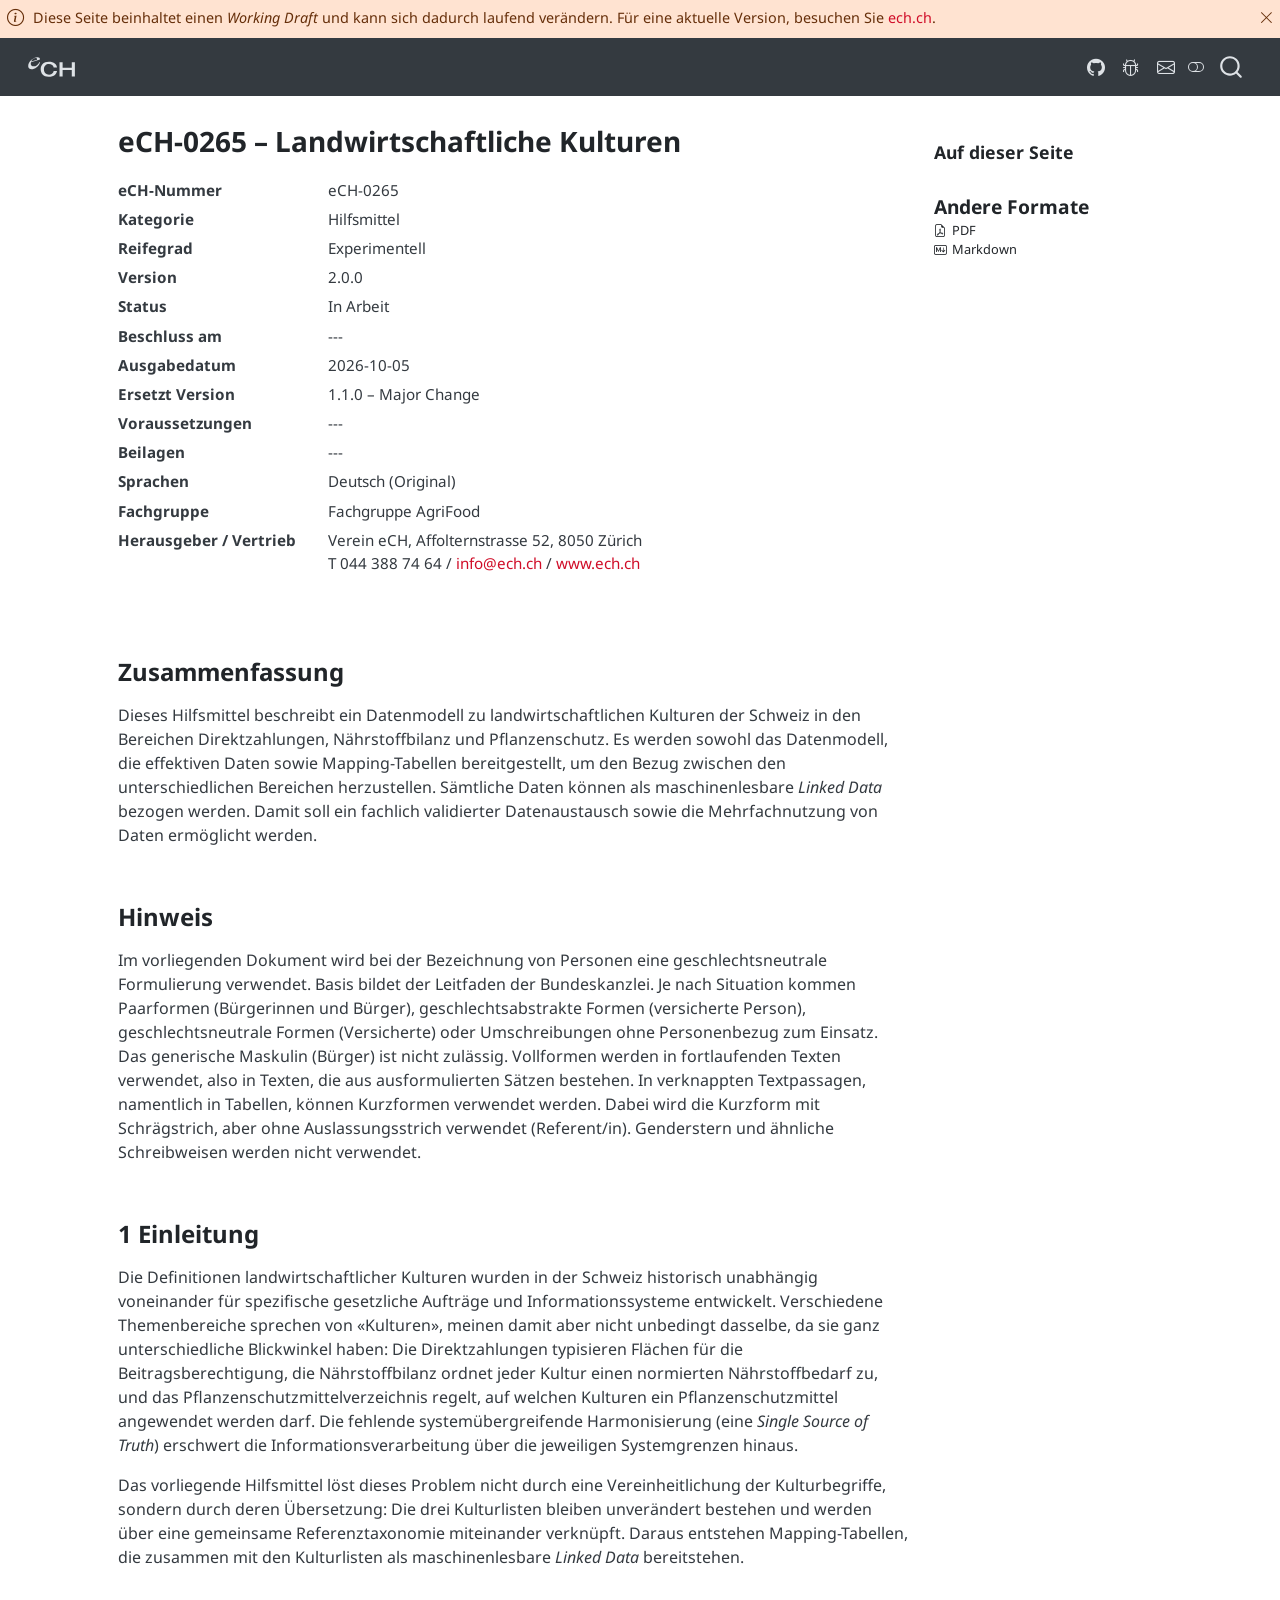
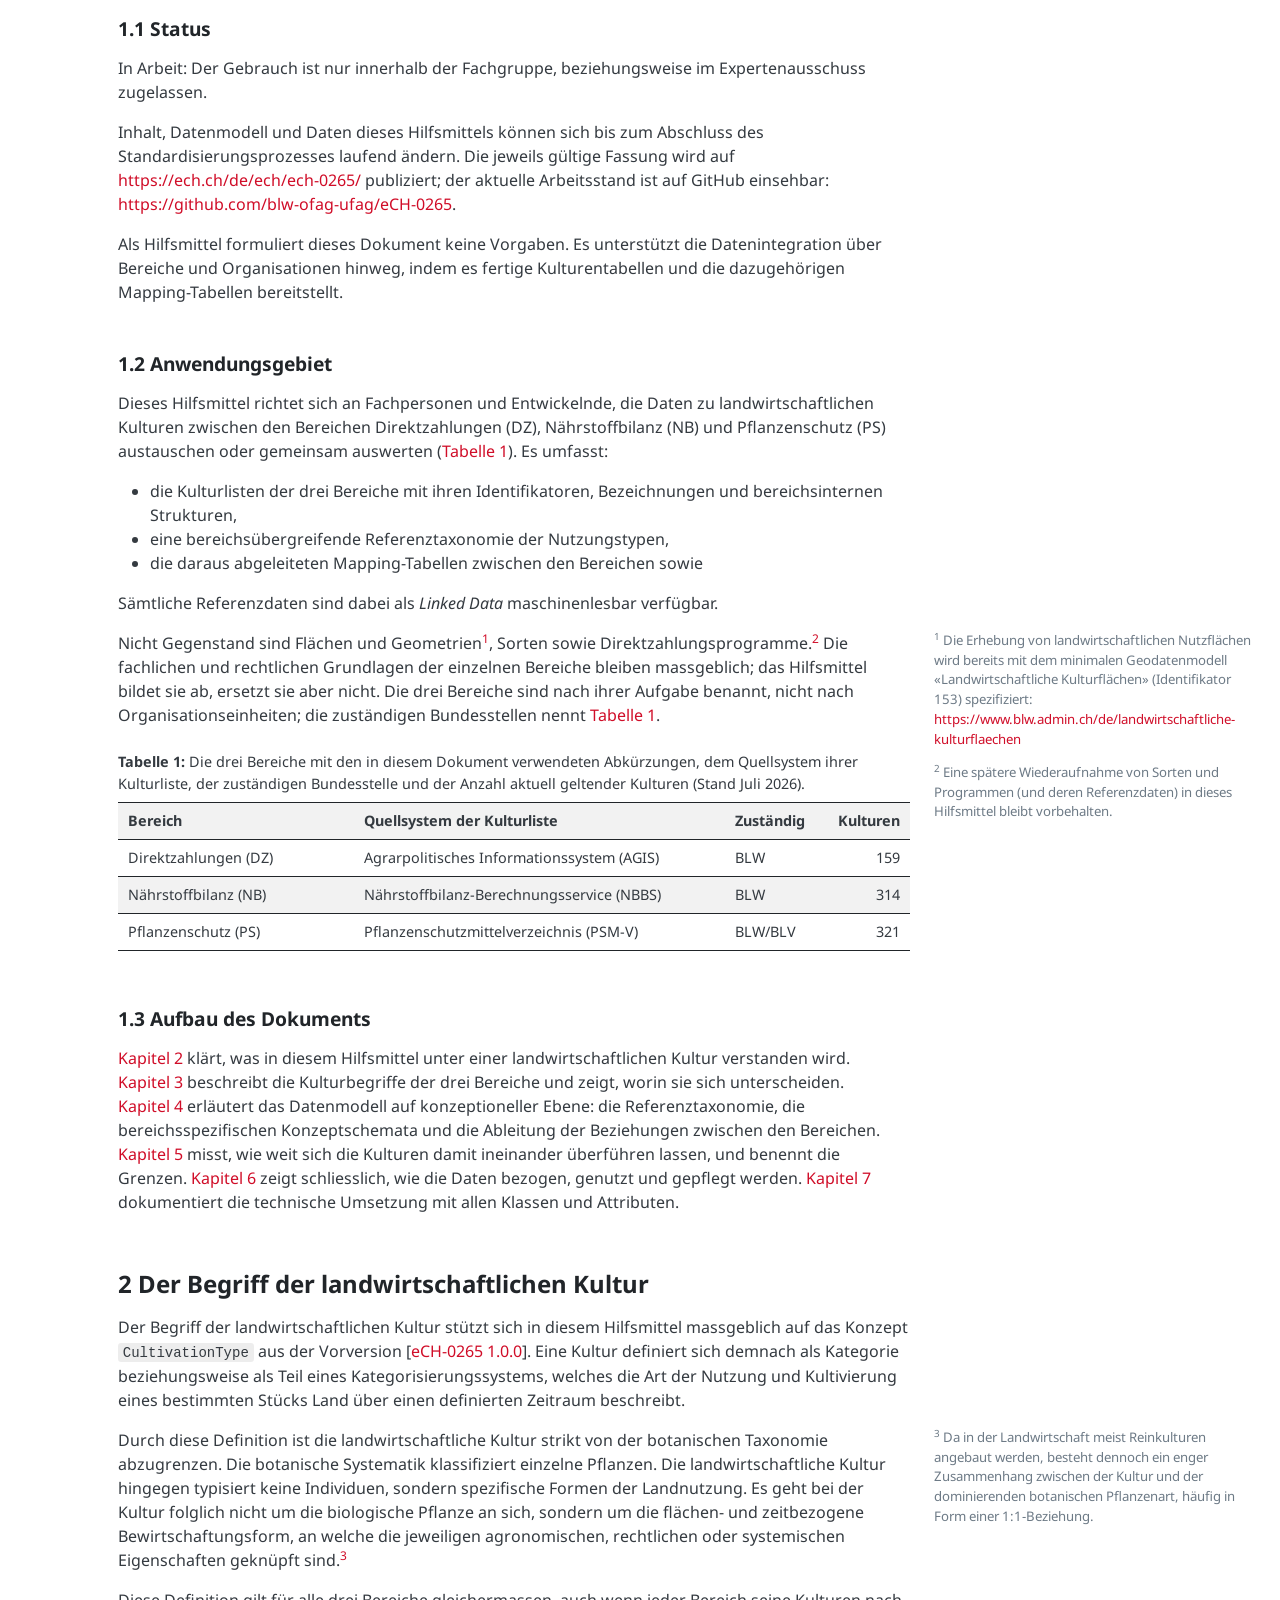
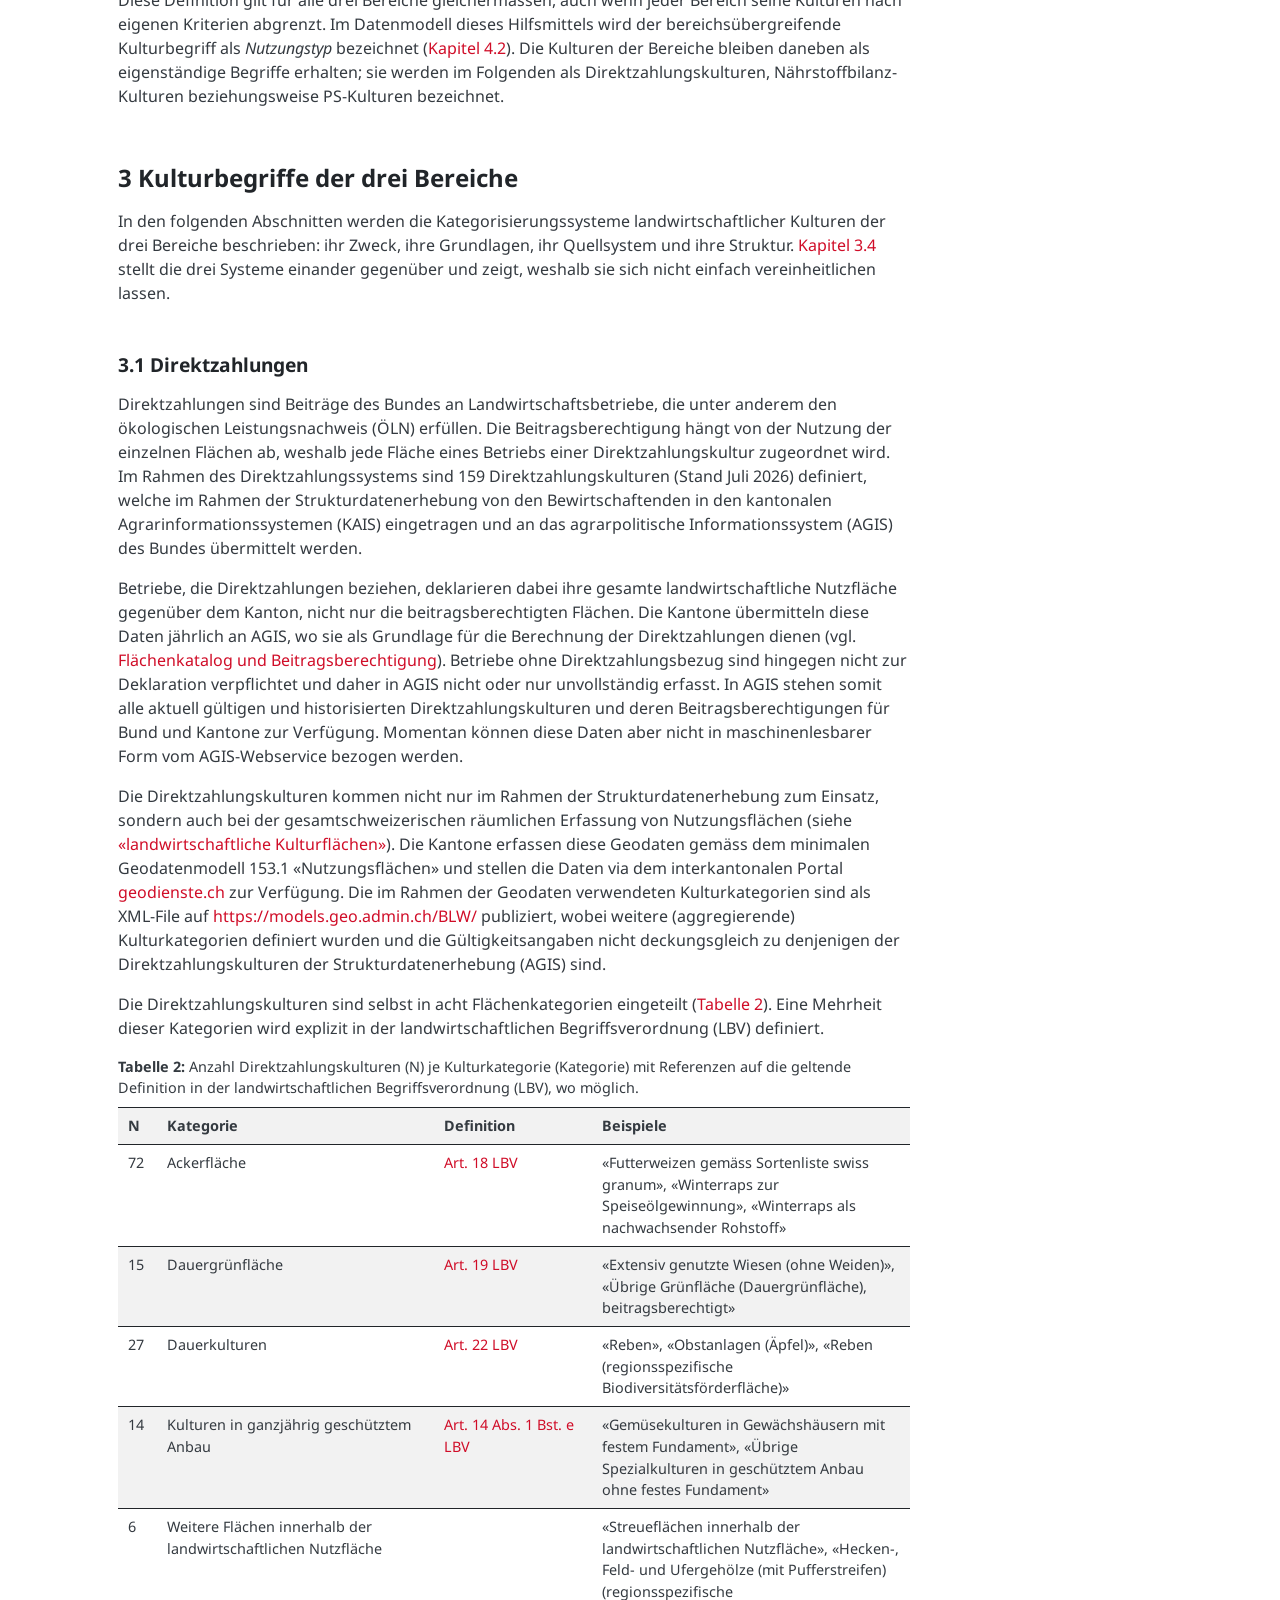
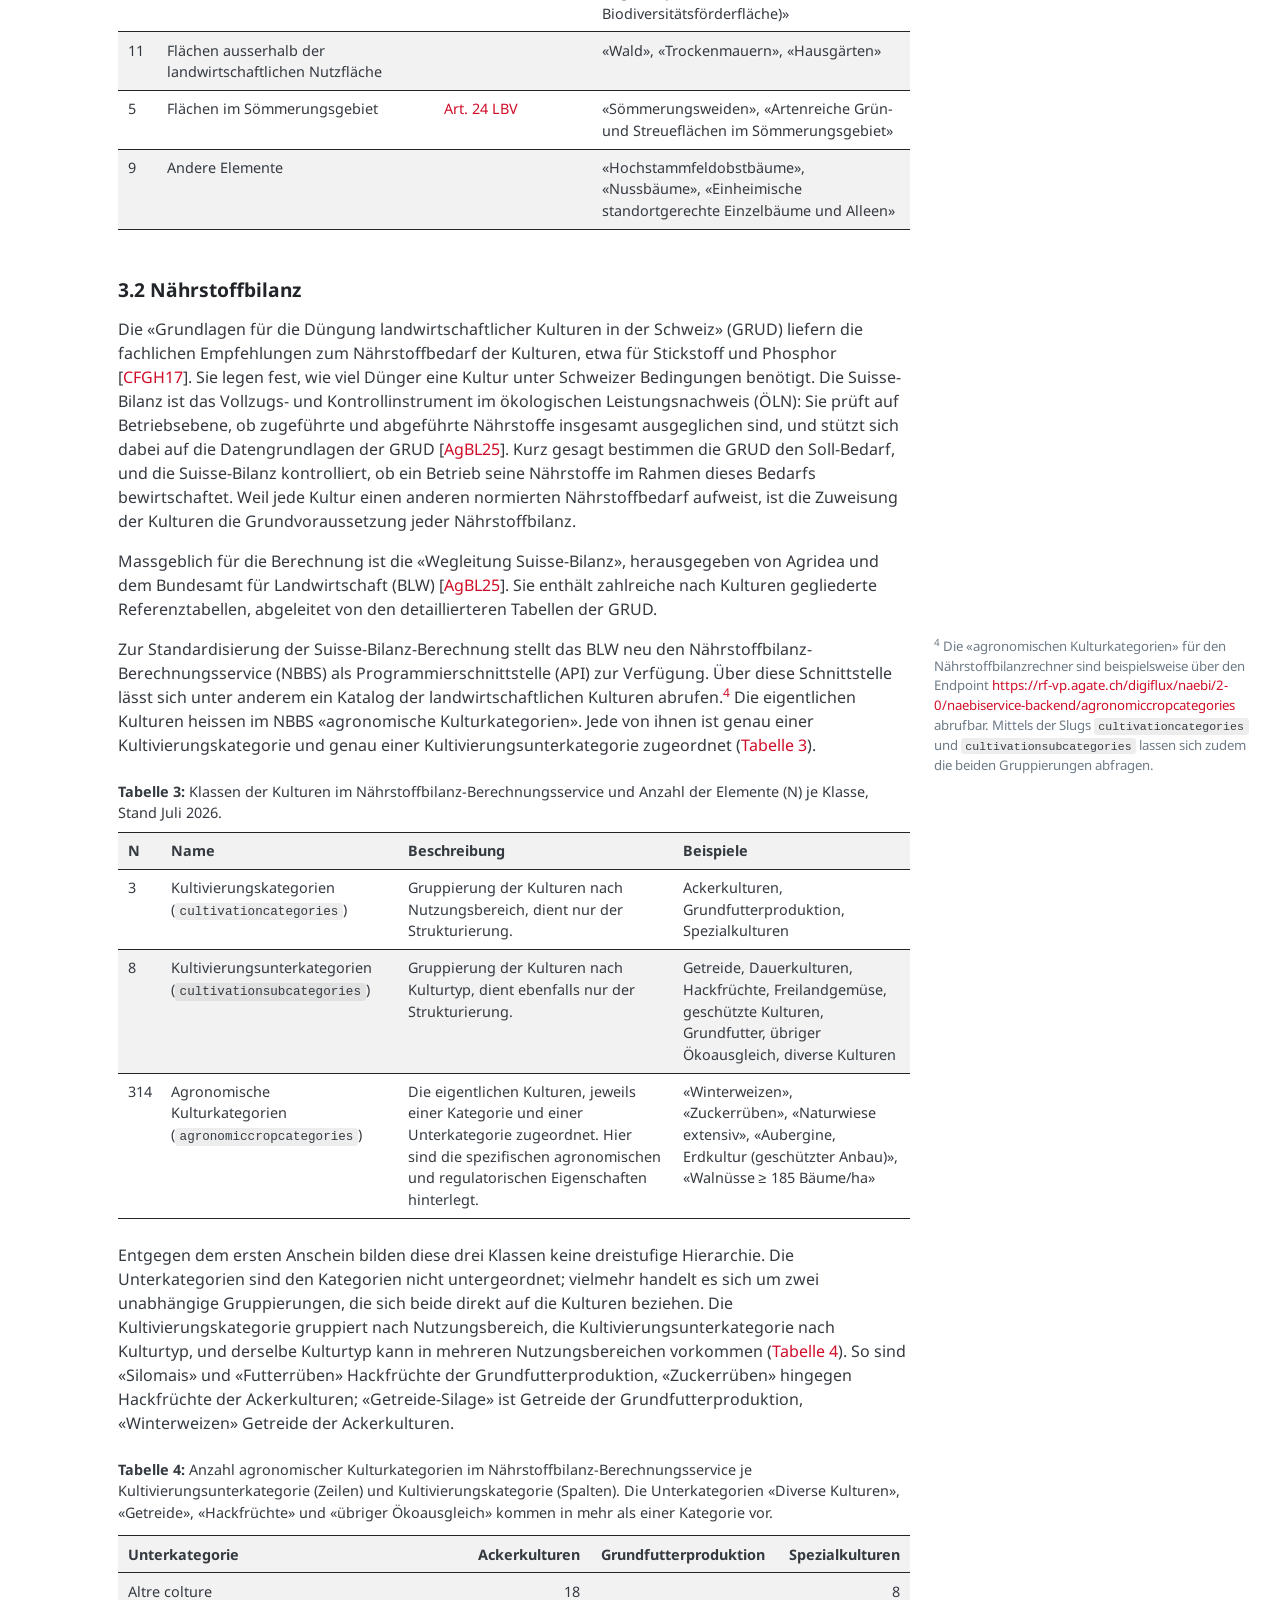
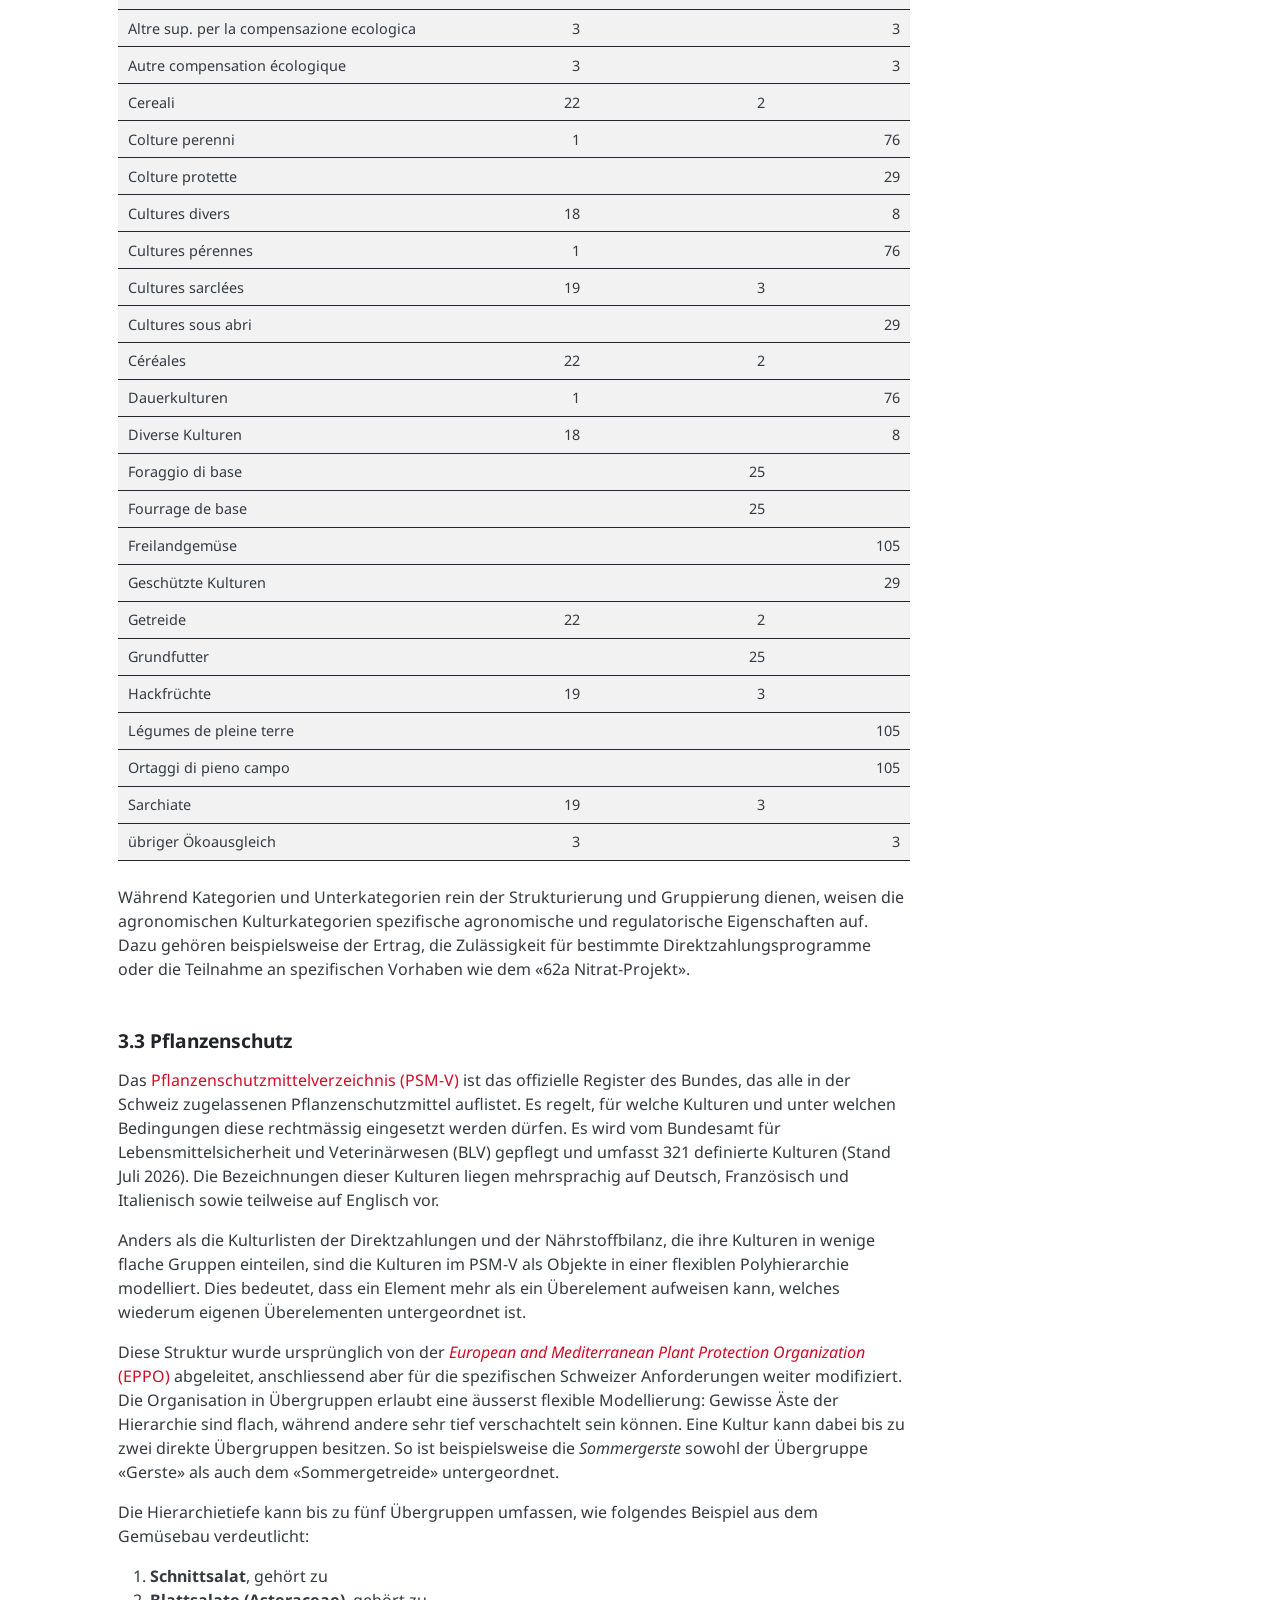
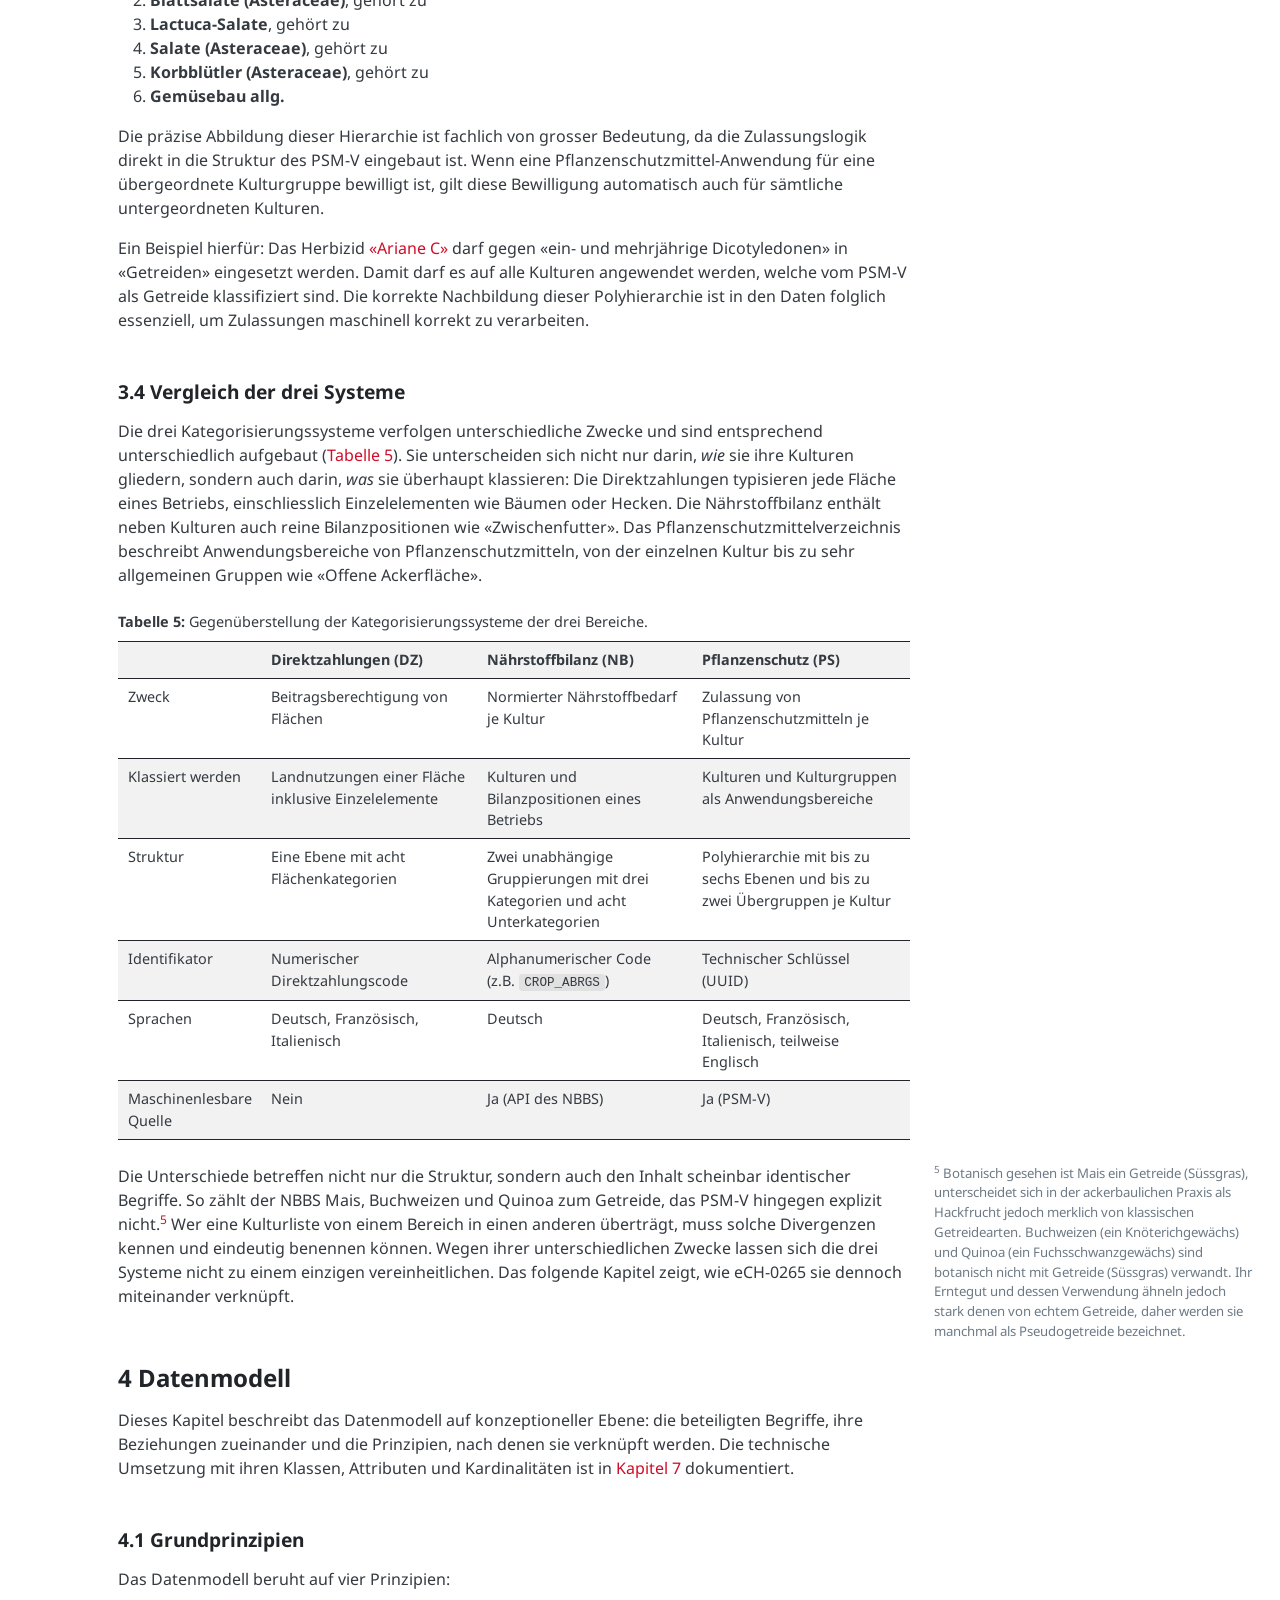
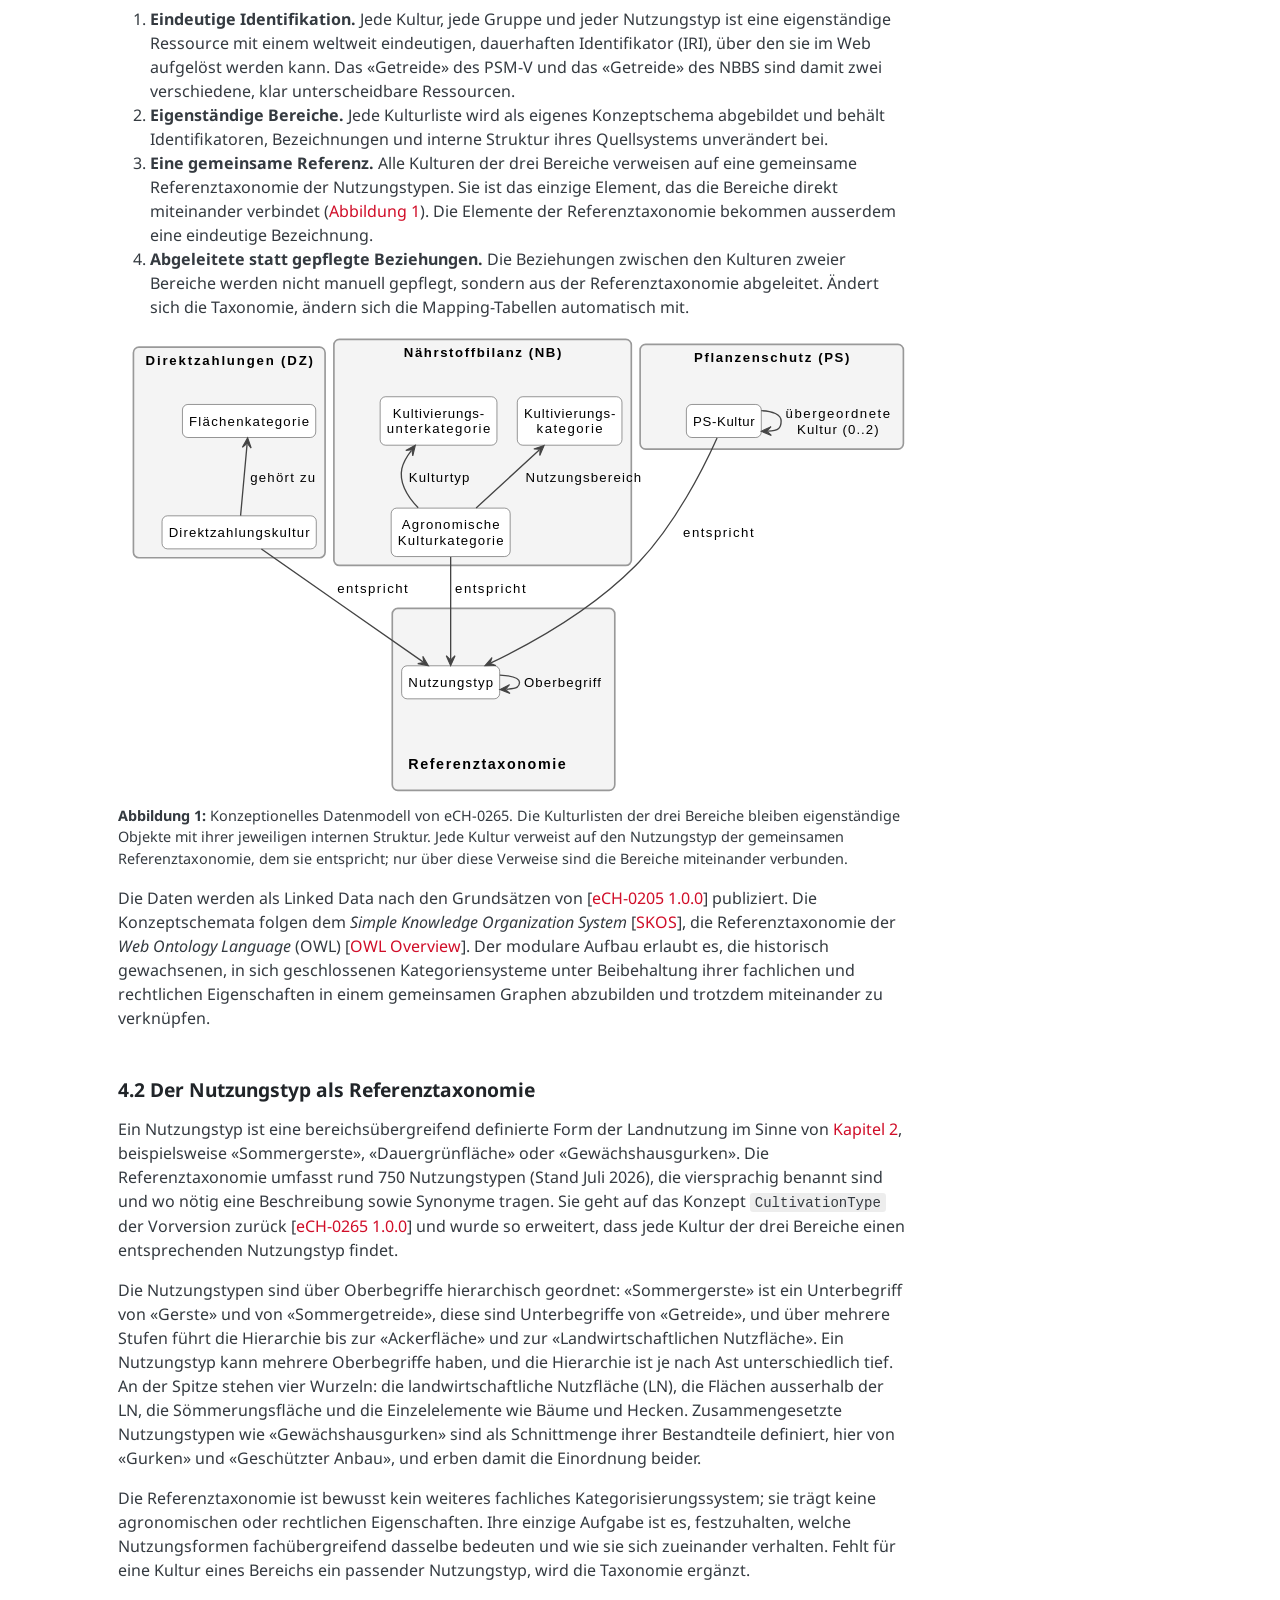
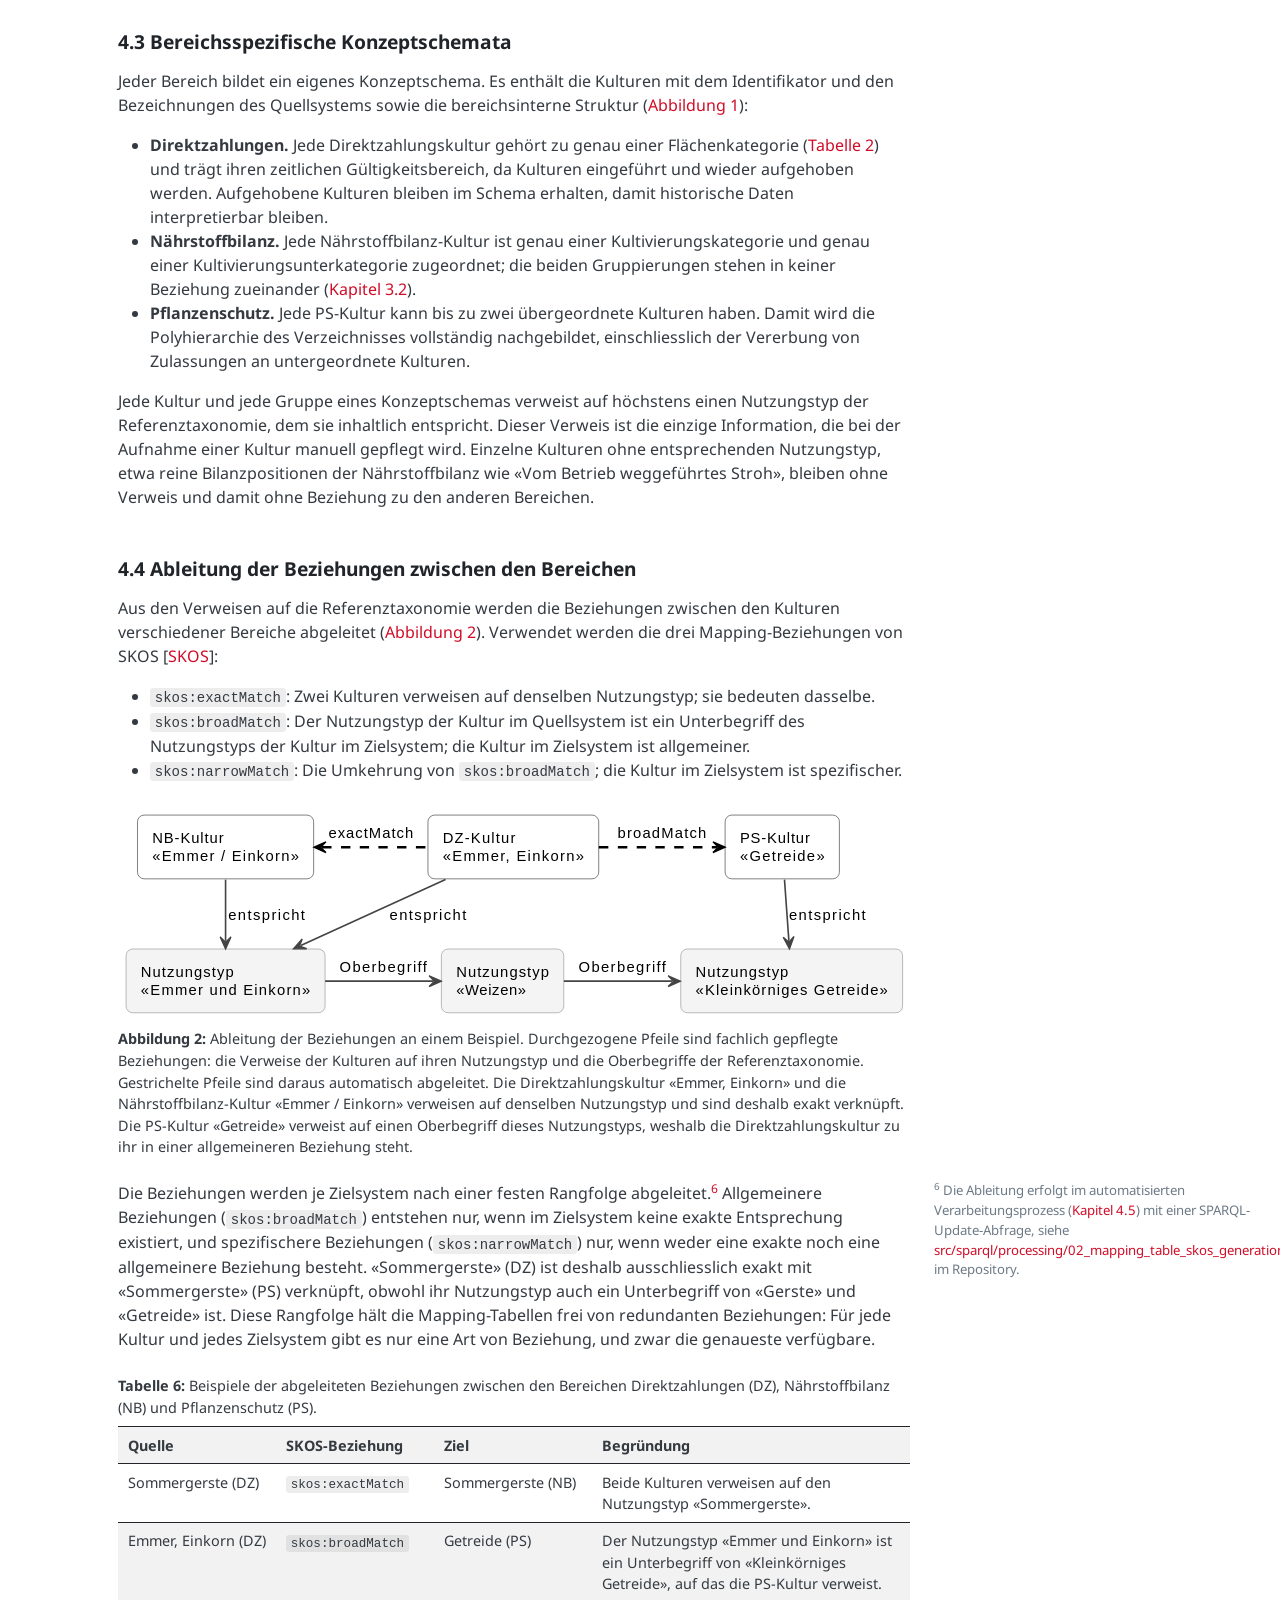
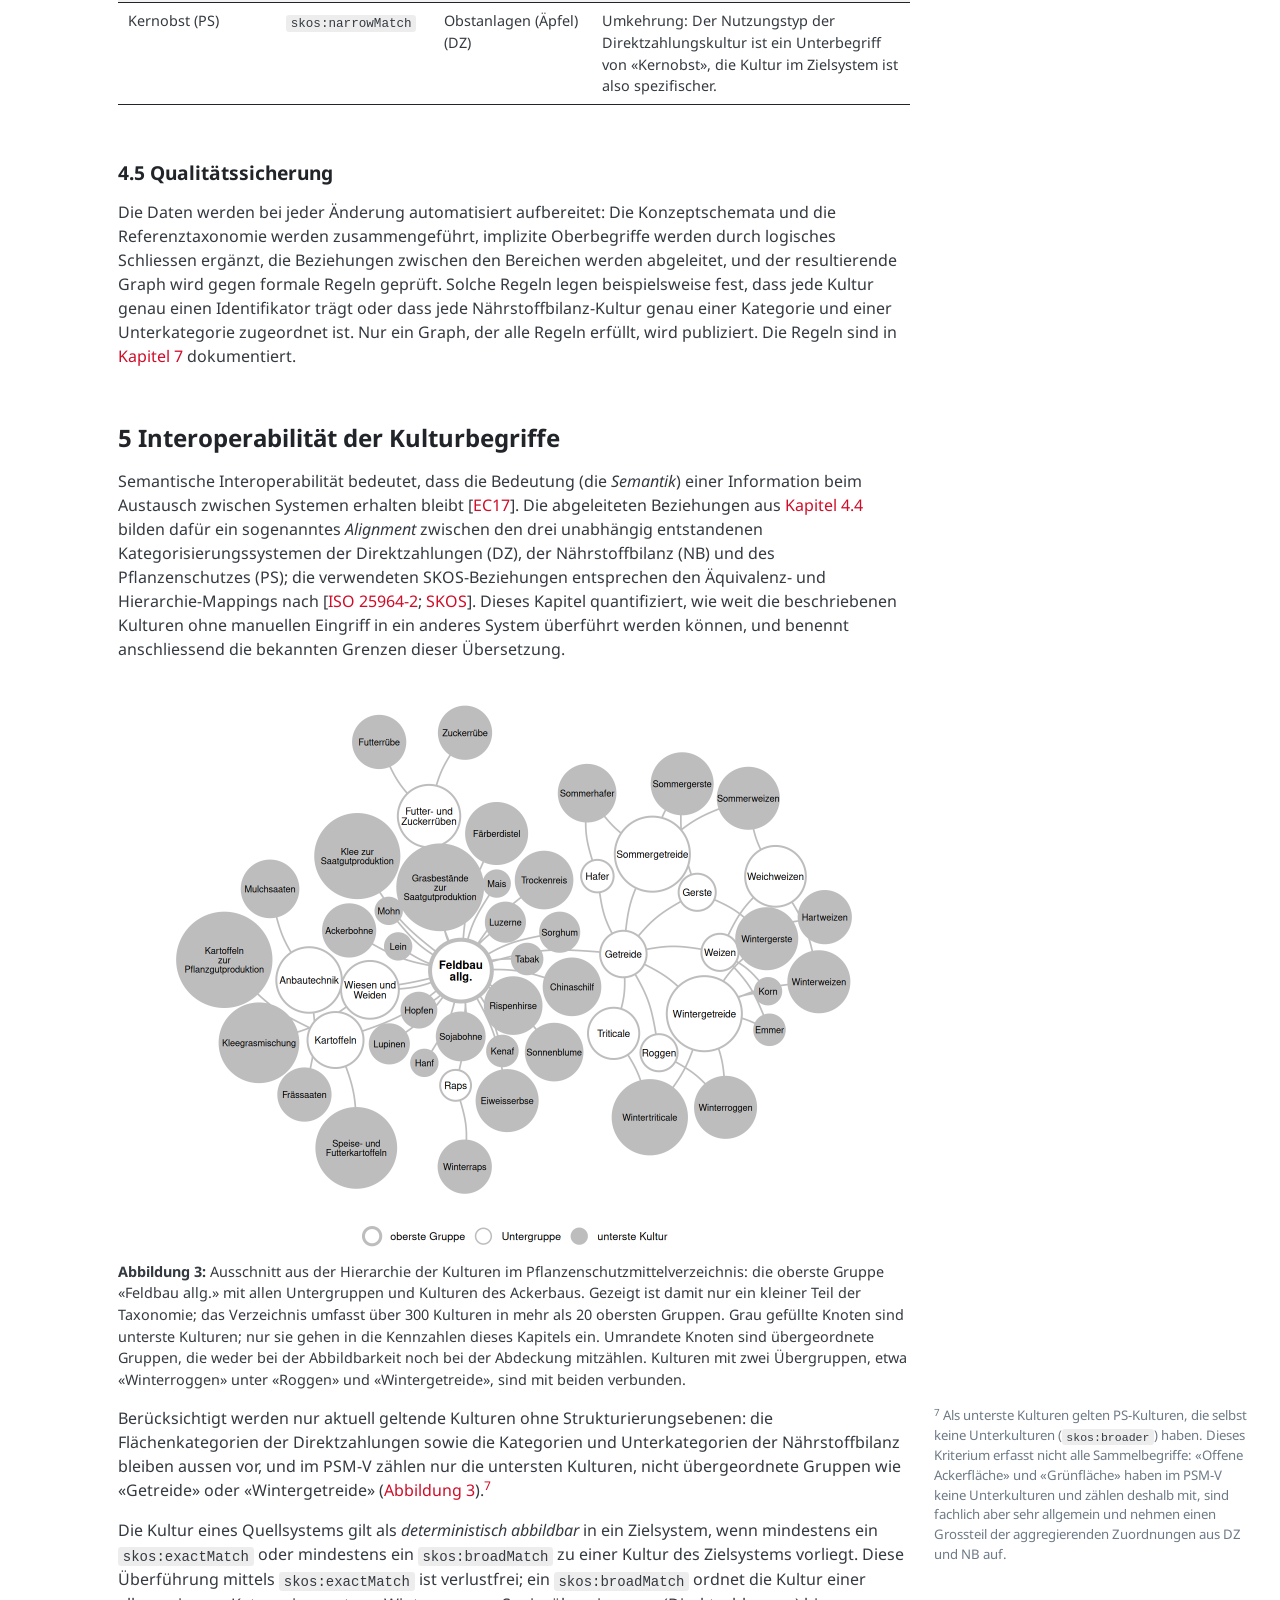
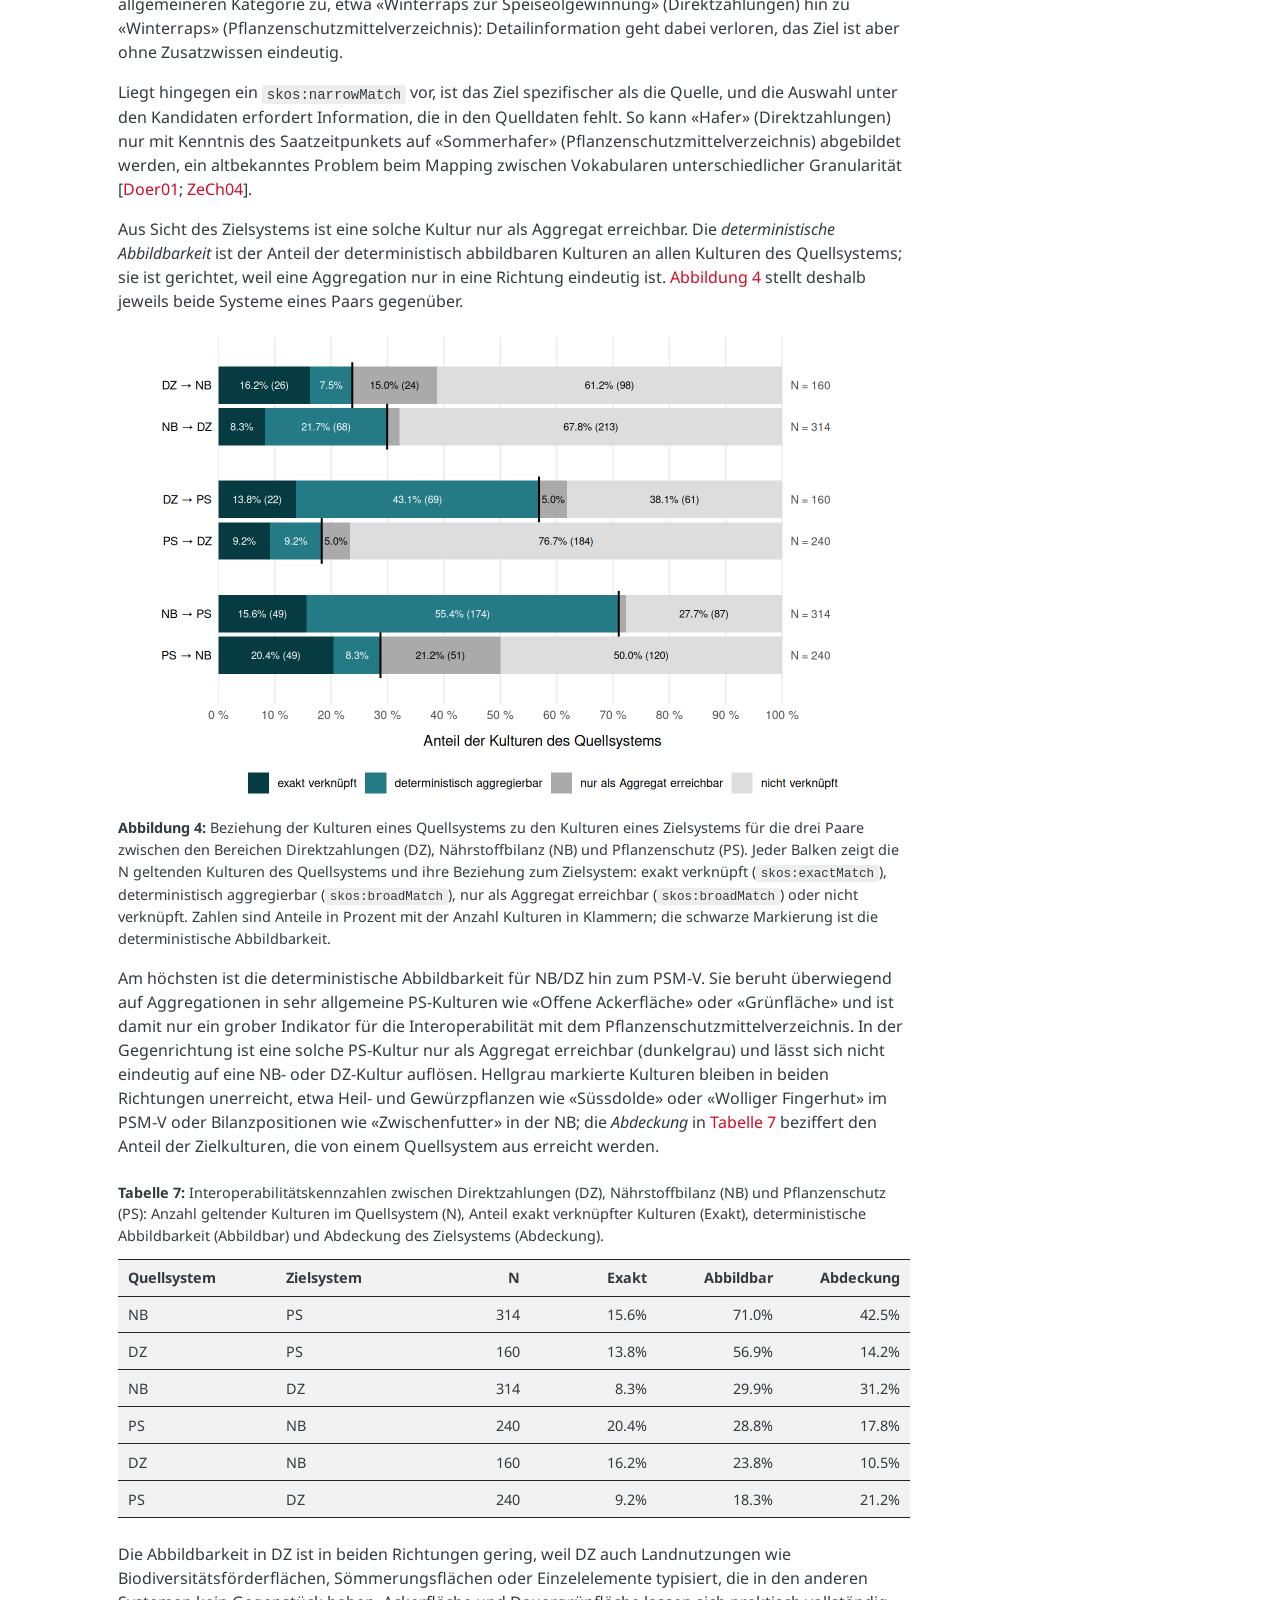
==== de/index.html @ 68bc4e95 "deploy: a530c2140672a94eff502d4b53855f668d56e43f" ====
<!DOCTYPE html>
<html xmlns="http://www.w3.org/1999/xhtml" lang="de" xml:lang="de"><head>

<meta charset="utf-8">
<meta name="generator" content="quarto-1.10.19">

<meta name="viewport" content="width=device-width, initial-scale=1.0, user-scalable=yes">

<meta name="dcterms.date" content="2026-10-05">

<title>eCH-0265 – Landwirtschaftliche Kulturen – eCH-0265 Version 2.0.0 (Working Draft)</title>
<style>
/* Default styles provided by pandoc.
** See https://pandoc.org/MANUAL.html#variables-for-html for config info.
*/
span.smallcaps{font-variant: small-caps;}
div.columns{display: flex; gap: 1.5em;}
div.column{flex: auto;}
@media screen {
div.columns{gap: min(4vw, 1.5em);}
div.column{overflow-x: auto;}
}
div.hanging-indent{margin-left: 1.5em; text-indent: -1.5em;}
ul.task-list{list-style: none;}
ul.task-list li input[type="checkbox"] {
  width: 0.8em;
  margin: 0 0.8em 0.2em -1em; /* quarto-specific, see https://github.com/quarto-dev/quarto-cli/issues/4556 */ 
  vertical-align: middle;
}
/* CSS for syntax highlighting */
html { -webkit-text-size-adjust: 100%; }
pre > code.sourceCode { white-space: pre; position: relative; }
pre > code.sourceCode > span { display: inline-block; line-height: 1.25; }
pre > code.sourceCode > span:empty { height: 1.2em; }
.sourceCode { overflow: visible; }
code.sourceCode > span { color: inherit; text-decoration: inherit; }
div.sourceCode { margin: 1em 0; }
pre.sourceCode { margin: 0; }
@media screen {
div.sourceCode { overflow: auto; }
}
@media print {
pre > code.sourceCode { white-space: pre-wrap; }
pre > code.sourceCode > span { text-indent: -5em; padding-left: 5em; }
}
pre.numberSource code
  { counter-reset: source-line 0; }
pre.numberSource code > span
  { position: relative; left: -4em; counter-increment: source-line; }
pre.numberSource code > span > a:first-child::before
  { content: counter(source-line);
    position: relative; left: -1em; text-align: right; vertical-align: baseline;
    border: none; display: inline-block;
    -webkit-touch-callout: none; -webkit-user-select: none;
    -khtml-user-select: none; -moz-user-select: none;
    -ms-user-select: none; user-select: none;
    padding: 0 4px; width: 4em;
  }
pre.numberSource { margin-left: 3em;  padding-left: 4px; }
div.sourceCode
  {   }
@media screen {
pre > code.sourceCode > span > a:first-child::before { text-decoration: underline; }
}
/* CSS for citations */
div.csl-bib-body { }
div.csl-entry {
  clear: both;
}
.hanging-indent div.csl-entry {
  margin-left:2em;
  text-indent:-2em;
}
div.csl-left-margin {
  min-width:2em;
  float:left;
}
div.csl-right-inline {
  margin-left:2em;
  padding-left:1em;
}
div.csl-indent {
  margin-left: 2em;
}</style>


<script src="../site_libs/quarto-nav/quarto-nav.js"></script>
<script src="../site_libs/quarto-nav/headroom.min.js"></script>
<script src="../site_libs/clipboard/clipboard.min.js"></script>
<script src="../site_libs/quarto-search/autocomplete.umd.js"></script>
<script src="../site_libs/quarto-search/fuse.min.js"></script>
<script src="../site_libs/quarto-search/quarto-search.js"></script>
<meta name="quarto:offset" content="../">
<link href="../assets/favicon.svg" rel="icon" type="image/svg+xml">
<script src="../site_libs/quarto-html/quarto.js" type="module"></script>
<script src="../site_libs/quarto-html/tabsets/tabsets.js" type="module"></script>
<script src="../site_libs/quarto-html/popper.min.js"></script>
<script src="../site_libs/quarto-html/tippy.umd.min.js"></script>
<script src="../site_libs/quarto-html/anchor.min.js"></script>
<link href="../site_libs/quarto-html/tippy.css" rel="stylesheet">
<link href="../site_libs/quarto-html/quarto-syntax-highlighting-5c1318cf63eba56dbef7ba16bc7d56f5.css" rel="stylesheet" class="quarto-color-scheme" id="quarto-text-highlighting-styles">
<link href="../site_libs/quarto-html/quarto-syntax-highlighting-dark-6453f418aeef366c23116eb9cb0b6816.css" rel="stylesheet" class="quarto-color-scheme quarto-color-alternate" id="quarto-text-highlighting-styles">
<link href="../site_libs/quarto-html/quarto-syntax-highlighting-5c1318cf63eba56dbef7ba16bc7d56f5.css" rel="stylesheet" class="quarto-color-scheme-extra" id="quarto-text-highlighting-styles">
<script src="../site_libs/bootstrap/bootstrap.min.js"></script>
<link href="../site_libs/bootstrap/bootstrap-icons.css" rel="stylesheet">
<link href="../site_libs/bootstrap/bootstrap-4e3e9719ee07071840381ae7d92f4e92.min.css" rel="stylesheet" append-hash="true" class="quarto-color-scheme" id="quarto-bootstrap" data-mode="light">
<link href="../site_libs/bootstrap/bootstrap-dark-5e4c517e5e144ebeab2ab970c0de43fa.min.css" rel="stylesheet" append-hash="true" class="quarto-color-scheme quarto-color-alternate" id="quarto-bootstrap" data-mode="dark">
<link href="../site_libs/bootstrap/bootstrap-4e3e9719ee07071840381ae7d92f4e92.min.css" rel="stylesheet" append-hash="true" class="quarto-color-scheme-extra" id="quarto-bootstrap" data-mode="light">
<script src="../site_libs/quarto-contrib/glightbox/glightbox.min.js"></script>
<link href="../site_libs/quarto-contrib/glightbox/glightbox.min.css" rel="stylesheet">
<link href="../site_libs/quarto-contrib/glightbox/lightbox.css" rel="stylesheet">
<script id="quarto-search-options" type="application/json">{
  "location": "navbar",
  "copy-button": false,
  "collapse-after": 3,
  "panel-placement": "end",
  "type": "overlay",
  "limit": 50,
  "keyboard-shortcut": [
    "f",
    "/",
    "s"
  ],
  "show-item-context": false,
  "language": {
    "search-no-results-text": "Keine Treffer",
    "search-matching-documents-text": "Treffer",
    "search-copy-link-title": "Link in die Suche kopieren",
    "search-hide-matches-text": "Zusätzliche Treffer verbergen",
    "search-more-match-text": "weitere Treffer in diesem Dokument",
    "search-more-matches-text": "weitere Treffer in diesem Dokument",
    "search-clear-button-title": "Zurücksetzen",
    "search-text-placeholder": "",
    "search-detached-cancel-button-title": "Abbrechen",
    "search-submit-button-title": "Abschicken",
    "search-label": "Suchen"
  }
}</script>


</head>

<body class="nav-fixed quarto-light"><script id="quarto-html-before-body" type="application/javascript">
    const toggleBodyColorMode = (bsSheetEl) => {
      const mode = bsSheetEl.getAttribute("data-mode");
      const bodyEl = window.document.querySelector("body");
      if (mode === "dark") {
        bodyEl.classList.add("quarto-dark");
        bodyEl.classList.remove("quarto-light");
      } else {
        bodyEl.classList.add("quarto-light");
        bodyEl.classList.remove("quarto-dark");
      }
    }
    const toggleBodyColorPrimary = () => {
      const bsSheetEl = window.document.querySelector("link#quarto-bootstrap:not([rel=disabled-stylesheet])");
      if (bsSheetEl) {
        toggleBodyColorMode(bsSheetEl);
      }
    }
    const setColorSchemeToggle = (alternate) => {
      const toggles = window.document.querySelectorAll('.quarto-color-scheme-toggle');
      for (let i=0; i < toggles.length; i++) {
        const toggle = toggles[i];
        if (toggle) {
          if (alternate) {
            toggle.classList.add("alternate");
          } else {
            toggle.classList.remove("alternate");
          }
        }
      }
    };
    const toggleColorMode = (alternate) => {
      // Switch the stylesheets
      const primaryStylesheets = window.document.querySelectorAll('link.quarto-color-scheme:not(.quarto-color-alternate)');
      const alternateStylesheets = window.document.querySelectorAll('link.quarto-color-scheme.quarto-color-alternate');
      manageTransitions('#quarto-margin-sidebar .nav-link', false);
      if (alternate) {
        // note: dark is layered on light, we don't disable primary!
        enableStylesheet(alternateStylesheets);
        for (const sheetNode of alternateStylesheets) {
          if (sheetNode.id === "quarto-bootstrap") {
            toggleBodyColorMode(sheetNode);
          }
        }
      } else {
        disableStylesheet(alternateStylesheets);
        enableStylesheet(primaryStylesheets)
        toggleBodyColorPrimary();
      }
      manageTransitions('#quarto-margin-sidebar .nav-link', true);
      // Switch the toggles
      setColorSchemeToggle(alternate)
      // Hack to workaround the fact that safari doesn't
      // properly recolor the scrollbar when toggling (#1455)
      if (navigator.userAgent.indexOf('Safari') > 0 && navigator.userAgent.indexOf('Chrome') == -1) {
        manageTransitions("body", false);
        window.scrollTo(0, 1);
        setTimeout(() => {
          window.scrollTo(0, 0);
          manageTransitions("body", true);
        }, 40);
      }
    }
    const disableStylesheet = (stylesheets) => {
      for (let i=0; i < stylesheets.length; i++) {
        const stylesheet = stylesheets[i];
        stylesheet.rel = 'disabled-stylesheet';
      }
    }
    const enableStylesheet = (stylesheets) => {
      for (let i=0; i < stylesheets.length; i++) {
        const stylesheet = stylesheets[i];
        if(stylesheet.rel !== 'stylesheet') { // for Chrome, which will still FOUC without this check
          stylesheet.rel = 'stylesheet';
        }
      }
    }
    const manageTransitions = (selector, allowTransitions) => {
      const els = window.document.querySelectorAll(selector);
      for (let i=0; i < els.length; i++) {
        const el = els[i];
        if (allowTransitions) {
          el.classList.remove('notransition');
        } else {
          el.classList.add('notransition');
        }
      }
    }
    const isFileUrl = () => {
      return window.location.protocol === 'file:';
    }
    const hasAlternateSentinel = () => {
      let styleSentinel = getColorSchemeSentinel();
      if (styleSentinel !== null) {
        return styleSentinel === "alternate";
      } else {
        return false;
      }
    }
    const setStyleSentinel = (alternate) => {
      const value = alternate ? "alternate" : "default";
      if (!isFileUrl()) {
        window.localStorage.setItem("quarto-color-scheme", value);
      } else {
        localAlternateSentinel = value;
      }
    }
    const getColorSchemeSentinel = () => {
      if (!isFileUrl()) {
        const storageValue = window.localStorage.getItem("quarto-color-scheme");
        return storageValue != null ? storageValue : localAlternateSentinel;
      } else {
        return localAlternateSentinel;
      }
    }
    const toggleGiscusIfUsed = (isAlternate, darkModeDefault) => {
      const baseTheme = document.querySelector('#giscus-base-theme')?.value ?? 'light';
      const alternateTheme = document.querySelector('#giscus-alt-theme')?.value ?? 'dark';
      let newTheme = '';
      if(authorPrefersDark) {
        newTheme = isAlternate ? baseTheme : alternateTheme;
      } else {
        newTheme = isAlternate ? alternateTheme : baseTheme;
      }
      const changeGiscusTheme = () => {
        // From: https://github.com/giscus/giscus/issues/336
        const sendMessage = (message) => {
          const iframe = document.querySelector('iframe.giscus-frame');
          if (!iframe) return;
          iframe.contentWindow.postMessage({ giscus: message }, 'https://giscus.app');
        }
        sendMessage({
          setConfig: {
            theme: newTheme
          }
        });
      }
      const isGiscussLoaded = window.document.querySelector('iframe.giscus-frame') !== null;
      if (isGiscussLoaded) {
        changeGiscusTheme();
      }
    };
    const authorPrefersDark = false;
    const darkModeDefault = authorPrefersDark;
      document.querySelector('link#quarto-text-highlighting-styles.quarto-color-scheme-extra').rel = 'disabled-stylesheet';
      document.querySelector('link#quarto-bootstrap.quarto-color-scheme-extra').rel = 'disabled-stylesheet';
    let localAlternateSentinel = darkModeDefault ? 'alternate' : 'default';
    // Dark / light mode switch
    window.quartoToggleColorScheme = () => {
      // Read the current dark / light value
      let toAlternate = !hasAlternateSentinel();
      toggleColorMode(toAlternate);
      setStyleSentinel(toAlternate);
      toggleGiscusIfUsed(toAlternate, darkModeDefault);
      window.dispatchEvent(new Event('resize'));
    };
    // Switch to dark mode if need be
    if (hasAlternateSentinel()) {
      toggleColorMode(true);
    } else {
      toggleColorMode(false);
    }
  </script>

<div id="quarto-search-results"></div>
  <header id="quarto-header" class="headroom fixed-top">
    <div id="quarto-announcement" data-announcement-id="23cd406c237bdf7cac00b95c079a1132" class="alert alert-warning hidden"><i class="bi bi-info-circle quarto-announcement-icon"></i><div class="quarto-announcement-content">
<p>Diese Seite beinhaltet einen <em>Working Draft</em> und kann sich dadurch laufend verändern. Für eine aktuelle Version, besuchen Sie <a href="https://ech.ch/de/ech/ech-0265/">ech.ch</a>.</p>
</div><i class="bi bi-x-lg quarto-announcement-action"></i></div>
    <nav class="navbar navbar-expand-lg " data-bs-theme="dark">
      <div class="navbar-container container-fluid">
      <div class="navbar-brand-container mx-auto">
    <a href="../index.html" class="navbar-brand navbar-brand-logo">
    <img src="../assets/ech.svg" alt="eCH" class="navbar-logo light-content">
    <img src="../assets/ech.svg" alt="eCH" class="navbar-logo dark-content">
    </a>
  </div>
            <div id="quarto-search" class="" title="Suchen"></div>
          <button class="navbar-toggler" type="button" data-bs-toggle="collapse" data-bs-target="#navbarCollapse" aria-controls="navbarCollapse" role="menu" aria-expanded="false" aria-label="Navigation umschalten" onclick="if (window.quartoToggleHeadroom) { window.quartoToggleHeadroom(); }">
  <span class="navbar-toggler-icon"></span>
</button>
          <div class="collapse navbar-collapse" id="navbarCollapse">
            <ul class="navbar-nav navbar-nav-scroll ms-auto">
  <li class="nav-item compact">
    <a class="nav-link" href="https://github.com/blw-ofag-ufag/eCH-0265"> <i class="bi bi-github" role="img" aria-label="GitHub">
</i> 
<span class="menu-text"></span></a>
  </li>  
  <li class="nav-item compact">
    <a class="nav-link" href="https://github.com/blw-ofag-ufag/eCH-0265/issues/new"> <i class="bi bi-bug" role="img" aria-label="Issue">
</i> 
<span class="menu-text"></span></a>
  </li>  
  <li class="nav-item compact">
    <a class="nav-link" href="mailto:agridata.ch@blw.admin.ch"> <i class="bi bi-envelope" role="img" aria-label="Contact">
</i> 
<span class="menu-text"></span></a>
  </li>  
</ul>
          </div> <!-- /navcollapse -->
            <div class="quarto-navbar-tools">
  <a href="" class="quarto-color-scheme-toggle quarto-navigation-tool  px-1" onclick="window.quartoToggleColorScheme(); return false;" title="Dunkelmodus umschalten"><i class="bi"></i></a>
</div>
      </div> <!-- /container-fluid -->
    </nav>
</header>
<!-- content -->
<div id="quarto-content" class="quarto-container page-columns page-rows-contents page-layout-article page-navbar">
<!-- sidebar -->
<!-- margin-sidebar -->
    <div id="quarto-margin-sidebar" class="sidebar margin-sidebar">
        <nav id="TOC" role="doc-toc" class="toc-active">
    <h2 id="toc-title">Auf dieser Seite</h2>
   
  <ul class="collapse">
  <li><a href="#sec-note" id="toc-sec-note" class="nav-link active" data-scroll-target="#sec-note">Hinweis</a></li>
  <li><a href="#sec-introduction" id="toc-sec-introduction" class="nav-link" data-scroll-target="#sec-introduction"><span class="header-section-number">1</span> Einleitung</a>
  <ul class="collapse">
  <li><a href="#sec-status" id="toc-sec-status" class="nav-link" data-scroll-target="#sec-status"><span class="header-section-number">1.1</span> Status</a></li>
  <li><a href="#sec-scope" id="toc-sec-scope" class="nav-link" data-scroll-target="#sec-scope"><span class="header-section-number">1.2</span> Anwendungsgebiet</a></li>
  <li><a href="#sec-structure" id="toc-sec-structure" class="nav-link" data-scroll-target="#sec-structure"><span class="header-section-number">1.3</span> Aufbau des Dokuments</a></li>
  </ul></li>
  <li><a href="#sec-what-is-a-crop" id="toc-sec-what-is-a-crop" class="nav-link" data-scroll-target="#sec-what-is-a-crop"><span class="header-section-number">2</span> Der Begriff der landwirtschaftlichen Kultur</a></li>
  <li><a href="#sec-domains" id="toc-sec-domains" class="nav-link" data-scroll-target="#sec-domains"><span class="header-section-number">3</span> Kulturbegriffe der drei Bereiche</a>
  <ul class="collapse">
  <li><a href="#sec-direct-payments" id="toc-sec-direct-payments" class="nav-link" data-scroll-target="#sec-direct-payments"><span class="header-section-number">3.1</span> Direktzahlungen</a></li>
  <li><a href="#sec-nutrient-balance" id="toc-sec-nutrient-balance" class="nav-link" data-scroll-target="#sec-nutrient-balance"><span class="header-section-number">3.2</span> Nährstoffbilanz</a></li>
  <li><a href="#sec-plant-protection" id="toc-sec-plant-protection" class="nav-link" data-scroll-target="#sec-plant-protection"><span class="header-section-number">3.3</span> Pflanzenschutz</a></li>
  <li><a href="#sec-comparison" id="toc-sec-comparison" class="nav-link" data-scroll-target="#sec-comparison"><span class="header-section-number">3.4</span> Vergleich der drei Systeme</a></li>
  </ul></li>
  <li><a href="#sec-data-model" id="toc-sec-data-model" class="nav-link" data-scroll-target="#sec-data-model"><span class="header-section-number">4</span> Datenmodell</a>
  <ul class="collapse">
  <li><a href="#sec-principles" id="toc-sec-principles" class="nav-link" data-scroll-target="#sec-principles"><span class="header-section-number">4.1</span> Grundprinzipien</a></li>
  <li><a href="#sec-cultivation-type" id="toc-sec-cultivation-type" class="nav-link" data-scroll-target="#sec-cultivation-type"><span class="header-section-number">4.2</span> Der Nutzungstyp als Referenztaxonomie</a></li>
  <li><a href="#sec-concept-schemes" id="toc-sec-concept-schemes" class="nav-link" data-scroll-target="#sec-concept-schemes"><span class="header-section-number">4.3</span> Bereichsspezifische Konzeptschemata</a></li>
  <li><a href="#sec-mapping-derivation" id="toc-sec-mapping-derivation" class="nav-link" data-scroll-target="#sec-mapping-derivation"><span class="header-section-number">4.4</span> Ableitung der Beziehungen zwischen den Bereichen</a></li>
  <li><a href="#sec-quality" id="toc-sec-quality" class="nav-link" data-scroll-target="#sec-quality"><span class="header-section-number">4.5</span> Qualitätssicherung</a></li>
  </ul></li>
  <li><a href="#sec-interoperability" id="toc-sec-interoperability" class="nav-link" data-scroll-target="#sec-interoperability"><span class="header-section-number">5</span> Interoperabilität der Kulturbegriffe</a>
  <ul class="collapse">
  <li><a href="#sec-limitations" id="toc-sec-limitations" class="nav-link" data-scroll-target="#sec-limitations"><span class="header-section-number">5.1</span> Bekannte Einschränkungen</a></li>
  </ul></li>
  <li><a href="#sec-data-retrieval" id="toc-sec-data-retrieval" class="nav-link" data-scroll-target="#sec-data-retrieval"><span class="header-section-number">6</span> Datenbezug und Nutzung</a>
  <ul class="collapse">
  <li><a href="#sec-lindas-data-integration" id="toc-sec-lindas-data-integration" class="nav-link" data-scroll-target="#sec-lindas-data-integration"><span class="header-section-number">6.1</span> Bezug der Stammdaten über LINDAS</a></li>
  <li><a href="#sec-mapping-tables" id="toc-sec-mapping-tables" class="nav-link" data-scroll-target="#sec-mapping-tables"><span class="header-section-number">6.2</span> Bezug der Mapping-Tabellen</a></li>
  <li><a href="#sec-use-cases" id="toc-sec-use-cases" class="nav-link" data-scroll-target="#sec-use-cases"><span class="header-section-number">6.3</span> Typische Anwendungsfälle</a></li>
  <li><a href="#sec-maintenance" id="toc-sec-maintenance" class="nav-link" data-scroll-target="#sec-maintenance"><span class="header-section-number">6.4</span> Pflege, Aktualisierung und Versionierung</a></li>
  </ul></li>
  <li><a href="#sec-class-reference" id="toc-sec-class-reference" class="nav-link" data-scroll-target="#sec-class-reference"><span class="header-section-number">7</span> Klassen des Datenmodells</a>
  <ul class="collapse">
  <li><a href="#sec-namespaces" id="toc-sec-namespaces" class="nav-link" data-scroll-target="#sec-namespaces"><span class="header-section-number">7.1</span> Namespaces</a></li>
  <li><a href="#sec-nodeshape-nutrientbalancecrop" id="toc-sec-nodeshape-nutrientbalancecrop" class="nav-link" data-scroll-target="#sec-nodeshape-nutrientbalancecrop"><span class="header-section-number">7.2</span> Agronomische Kulturkategorie</a></li>
  <li><a href="#sec-nodeshape-directpaymentcrop" id="toc-sec-nodeshape-directpaymentcrop" class="nav-link" data-scroll-target="#sec-nodeshape-directpaymentcrop"><span class="header-section-number">7.3</span> Direktzahlungskultur</a></li>
  <li><a href="#sec-nodeshape-directpaymentareacategory" id="toc-sec-nodeshape-directpaymentareacategory" class="nav-link" data-scroll-target="#sec-nodeshape-directpaymentareacategory"><span class="header-section-number">7.4</span> Flächenkategorie Direktzahlung</a></li>
  <li><a href="#sec-nodeshape-cultivationtype" id="toc-sec-nodeshape-cultivationtype" class="nav-link" data-scroll-target="#sec-nodeshape-cultivationtype"><span class="header-section-number">7.5</span> Nutzungstyp</a></li>
  <li><a href="#sec-nodeshape-nutrientbalancecropcategory" id="toc-sec-nodeshape-nutrientbalancecropcategory" class="nav-link" data-scroll-target="#sec-nodeshape-nutrientbalancecropcategory"><span class="header-section-number">7.6</span> Nährstoffbilanz-Kultivierungskategorie</a></li>
  <li><a href="#sec-nodeshape-nutrientbalancecropsubcategory" id="toc-sec-nodeshape-nutrientbalancecropsubcategory" class="nav-link" data-scroll-target="#sec-nodeshape-nutrientbalancecropsubcategory"><span class="header-section-number">7.7</span> Nährstoffbilanz-Kultivierungsunterkategorie</a></li>
  <li><a href="#sec-nodeshape-plantprotectioncrop" id="toc-sec-nodeshape-plantprotectioncrop" class="nav-link" data-scroll-target="#sec-nodeshape-plantprotectioncrop"><span class="header-section-number">7.8</span> Pflanzenschutz-Kultur</a></li>
  </ul></li>
  <li><a href="#sec-safety-consideration" id="toc-sec-safety-consideration" class="nav-link" data-scroll-target="#sec-safety-consideration"><span class="header-section-number">8</span> Sicherheitsüberlegungen</a></li>
  <li><a href="#sec-disclaimer" id="toc-sec-disclaimer" class="nav-link" data-scroll-target="#sec-disclaimer"><span class="header-section-number">9</span> Haftungsausschluss und Hinweise auf Rechte Dritter</a></li>
  <li><a href="#sec-copyrights" id="toc-sec-copyrights" class="nav-link" data-scroll-target="#sec-copyrights"><span class="header-section-number">10</span> Urheberrechte</a></li>
  
  
  
  
  
  
  </ul>
<div class="quarto-alternate-formats"><h2>Andere Formate</h2><ul><li><a href="index.pdf"><i class="bi bi-file-earmark-pdf"></i>PDF</a></li><li><a href="index.md"><i class="bi bi-markdown"></i>Markdown</a></li></ul></div></nav>
    </div>
<!-- main -->
<main class="content page-columns page-full" id="quarto-document-content">


<header id="title-block-header" class="quarto-title-block default">
<div class="quarto-title">
<h1 class="title">eCH-0265 – Landwirtschaftliche Kulturen</h1>
</div>



<div class="quarto-title-meta">

  
    
  
  </div>

<dl class="ech-metadata">
    <div>
    <dt>eCH-Nummer</dt>
    <dd>
                        <p>eCH-0265</p>
                      </dd>
  </div>
    <div>
    <dt>Kategorie</dt>
    <dd>
                        <p>Hilfsmittel</p>
                      </dd>
  </div>
    <div>
    <dt>Reifegrad</dt>
    <dd>
                        <p>Experimentell</p>
                      </dd>
  </div>
    <div>
    <dt>Version</dt>
    <dd>
                        <p>2.0.0</p>
                      </dd>
  </div>
    <div>
    <dt>Status</dt>
    <dd>
                        <p>In Arbeit</p>
                      </dd>
  </div>
    <div>
    <dt>Beschluss am</dt>
    <dd>
            <p>---</p>
          </dd>
  </div>
    <div>
    <dt>Ausgabedatum</dt>
    <dd>
                        <p>2026-10-05</p>
                      </dd>
  </div>
    <div>
    <dt>Ersetzt Version</dt>
    <dd>
                        <p>1.1.0 – Major Change</p>
                      </dd>
  </div>
    <div>
    <dt>Voraussetzungen</dt>
    <dd>
            <p>---</p>
          </dd>
  </div>
    <div>
    <dt>Beilagen</dt>
    <dd>
            <p>---</p>
          </dd>
  </div>
    <div>
    <dt>Sprachen</dt>
    <dd>
                        <p>Deutsch (Original)</p>
                      </dd>
  </div>
    <div>
    <dt>Fachgruppe</dt>
    <dd>
                        <p>Fachgruppe AgriFood</p>
                      </dd>
  </div>
    <div>
    <dt>Herausgeber / Vertrieb</dt>
    <dd>
                        <p>Verein eCH, Affolternstrasse 52, 8050 Zürich</p>
            <p>T 044 388 74 64 / <a href="mailto:info@ech.ch">info@ech.ch</a> / <a href="https://www.ech.ch">www.ech.ch</a></p>
                      </dd>
  </div>
  </dl>



</header>


<section id="sec-summary" class="level1 unnumbered unlisted">
<h1 class="unnumbered unlisted">Zusammenfassung</h1>
<p>Dieses Hilfsmittel beschreibt ein Datenmodell zu landwirtschaftlichen Kulturen der Schweiz in den Bereichen Direktzahlungen, Nährstoffbilanz und Pflanzenschutz. Es werden sowohl das Datenmodell, die effektiven Daten sowie Mapping-Tabellen bereitgestellt, um den Bezug zwischen den unterschiedlichen Bereichen herzustellen. Sämtliche Daten können als maschinenlesbare <em>Linked Data</em> bezogen werden. Damit soll ein fachlich validierter Datenaustausch sowie die Mehrfachnutzung von Daten ermöglicht werden.</p>
</section>
<section id="sec-note" class="level1 unnumbered">
<h1 class="unnumbered">Hinweis</h1>
<p>Im vorliegenden Dokument wird bei der Bezeichnung von Personen eine geschlechtsneutrale Formulierung verwendet. Basis bildet der Leitfaden der Bundeskanzlei. Je nach Situation kommen Paarformen (Bürgerinnen und Bürger), geschlechtsabstrakte Formen (versicherte Person), geschlechtsneutrale Formen (Versicherte) oder Umschreibungen ohne Personenbezug zum Einsatz. Das generische Maskulin (Bürger) ist nicht zulässig. Vollformen werden in fortlaufenden Texten verwendet, also in Texten, die aus ausformulierten Sätzen bestehen. In verknappten Textpassagen, namentlich in Tabellen, können Kurzformen verwendet werden. Dabei wird die Kurzform mit Schrägstrich, aber ohne Auslassungsstrich verwendet (Referent/in). Genderstern und ähnliche Schreibweisen werden nicht verwendet.</p>
</section>
<section id="sec-introduction" class="level1 page-columns page-full" data-number="1">
<h1 data-number="1"><span class="header-section-number">1</span> Einleitung</h1>
<p>Die Definitionen landwirtschaftlicher Kulturen wurden in der Schweiz historisch unabhängig voneinander für spezifische gesetzliche Aufträge und Informationssysteme entwickelt. Verschiedene Themenbereiche sprechen von «Kulturen», meinen damit aber nicht unbedingt dasselbe, da sie ganz unterschiedliche Blickwinkel haben: Die Direktzahlungen typisieren Flächen für die Beitragsberechtigung, die Nährstoffbilanz ordnet jeder Kultur einen normierten Nährstoffbedarf zu, und das Pflanzenschutzmittelverzeichnis regelt, auf welchen Kulturen ein Pflanzenschutzmittel angewendet werden darf. Die fehlende systemübergreifende Harmonisierung (eine <em>Single Source of Truth</em>) erschwert die Informationsverarbeitung über die jeweiligen Systemgrenzen hinaus.</p>
<p>Das vorliegende Hilfsmittel löst dieses Problem nicht durch eine Vereinheitlichung der Kulturbegriffe, sondern durch deren Übersetzung: Die drei Kulturlisten bleiben unverändert bestehen und werden über eine gemeinsame Referenztaxonomie miteinander verknüpft. Daraus entstehen Mapping-Tabellen, die zusammen mit den Kulturlisten als maschinenlesbare <em>Linked Data</em> bereitstehen.</p>
<section id="sec-status" class="level2" data-number="1.1">
<h2 data-number="1.1" class="anchored" data-anchor-id="sec-status"><span class="header-section-number">1.1</span> Status</h2>
<p>In Arbeit: Der Gebrauch ist nur innerhalb der Fachgruppe, beziehungsweise im Expertenausschuss zugelassen.</p>
<p>Inhalt, Datenmodell und Daten dieses Hilfsmittels können sich bis zum Abschluss des Standardisierungsprozesses laufend ändern. Die jeweils gültige Fassung wird auf <a href="https://ech.ch/de/ech/ech-0265/" class="uri">https://ech.ch/de/ech/ech-0265/</a> publiziert; der aktuelle Arbeitsstand ist auf GitHub einsehbar: <a href="https://github.com/blw-ofag-ufag/eCH-0265" class="uri">https://github.com/blw-ofag-ufag/eCH-0265</a>.</p>
<p>Als Hilfsmittel formuliert dieses Dokument keine Vorgaben. Es unterstützt die Datenintegration über Bereiche und Organisationen hinweg, indem es fertige Kulturentabellen und die dazugehörigen Mapping-Tabellen bereitstellt.</p>
</section>
<section id="sec-scope" class="level2 page-columns page-full" data-number="1.2">
<h2 data-number="1.2" class="anchored" data-anchor-id="sec-scope"><span class="header-section-number">1.2</span> Anwendungsgebiet</h2>
<p>Dieses Hilfsmittel richtet sich an Fachpersonen und Entwickelnde, die Daten zu landwirtschaftlichen Kulturen zwischen den Bereichen Direktzahlungen (DZ), Nährstoffbilanz (NB) und Pflanzenschutz (PS) austauschen oder gemeinsam auswerten (<a href="#tbl-domains" class="quarto-xref">Tabelle&nbsp;1</a>). Es umfasst:</p>
<ul>
<li>die Kulturlisten der drei Bereiche mit ihren Identifikatoren, Bezeichnungen und bereichsinternen Strukturen,</li>
<li>eine bereichsübergreifende Referenztaxonomie der Nutzungstypen,</li>
<li>die daraus abgeleiteten Mapping-Tabellen zwischen den Bereichen sowie</li>
</ul>
<p>Sämtliche Referenzdaten sind dabei als <em>Linked Data</em> maschinenlesbar verfügbar.</p>
<p>Nicht Gegenstand sind Flächen und Geometrien<a href="#fn1" class="footnote-ref" id="fnref1" role="doc-noteref"><sup>1</sup></a>, Sorten sowie Direktzahlungsprogramme.<a href="#fn2" class="footnote-ref" id="fnref2" role="doc-noteref"><sup>2</sup></a> Die fachlichen und rechtlichen Grundlagen der einzelnen Bereiche bleiben massgeblich; das Hilfsmittel bildet sie ab, ersetzt sie aber nicht. Die drei Bereiche sind nach ihrer Aufgabe benannt, nicht nach Organisationseinheiten; die zuständigen Bundesstellen nennt <a href="#tbl-domains" class="quarto-xref">Tabelle&nbsp;1</a>.</p>
<div class="no-row-height column-margin column-container"><div id="fn1"><p><sup>1</sup>&nbsp;Die Erhebung von landwirtschaftlichen Nutzflächen wird bereits mit dem minimalen Geodatenmodell «Landwirtschaftliche Kulturflächen» (Identifikator 153) spezifiziert: <a href="https://www.blw.admin.ch/de/landwirtschaftliche-kulturflaechen" class="uri">https://www.blw.admin.ch/de/landwirtschaftliche-kulturflaechen</a></p></div><div id="fn2"><p><sup>2</sup>&nbsp;Eine spätere Wiederaufnahme von Sorten und Programmen (und deren Referenzdaten) in dieses Hilfsmittel bleibt vorbehalten.</p></div></div><div id="tbl-domains" class="quarto-float quarto-figure quarto-figure-center anchored" data-tbl-colwidths="[30,47,13,10]">
<figure class="quarto-float quarto-float-tbl figure">
<figcaption class="quarto-float-caption-top quarto-float-caption quarto-float-tbl" id="tbl-domains-caption-0ceaefa1-69ba-4598-a22c-09a6ac19f8ca">
<strong>Tabelle&nbsp;1:</strong> Die drei Bereiche mit den in diesem Dokument verwendeten Abkürzungen, dem Quellsystem ihrer Kulturliste, der zuständigen Bundesstelle und der Anzahl aktuell geltender Kulturen (Stand Juli 2026).
</figcaption>
<div aria-describedby="tbl-domains-caption-0ceaefa1-69ba-4598-a22c-09a6ac19f8ca">
<table class="caption-top table">
<colgroup>
<col style="width: 30%">
<col style="width: 47%">
<col style="width: 13%">
<col style="width: 10%">
</colgroup>
<thead>
<tr class="header">
<th style="text-align: left;">Bereich</th>
<th style="text-align: left;">Quellsystem der Kulturliste</th>
<th style="text-align: left;">Zuständig</th>
<th style="text-align: right;">Kulturen</th>
</tr>
</thead>
<tbody>
<tr class="odd">
<td style="text-align: left;">Direktzahlungen (DZ)</td>
<td style="text-align: left;">Agrarpolitisches Informationssystem (AGIS)</td>
<td style="text-align: left;">BLW</td>
<td style="text-align: right;">159</td>
</tr>
<tr class="even">
<td style="text-align: left;">Nährstoffbilanz (NB)</td>
<td style="text-align: left;">Nährstoffbilanz-Berechnungsservice (NBBS)</td>
<td style="text-align: left;">BLW</td>
<td style="text-align: right;">314</td>
</tr>
<tr class="odd">
<td style="text-align: left;">Pflanzenschutz (PS)</td>
<td style="text-align: left;">Pflanzenschutzmittelverzeichnis (PSM-V)</td>
<td style="text-align: left;">BLW/BLV</td>
<td style="text-align: right;">321</td>
</tr>
</tbody>
</table>
</div>
</figure>
</div>
</section>
<section id="sec-structure" class="level2" data-number="1.3">
<h2 data-number="1.3" class="anchored" data-anchor-id="sec-structure"><span class="header-section-number">1.3</span> Aufbau des Dokuments</h2>
<p><a href="#sec-what-is-a-crop" class="quarto-xref">Kapitel&nbsp;2</a> klärt, was in diesem Hilfsmittel unter einer landwirtschaftlichen Kultur verstanden wird. <a href="#sec-domains" class="quarto-xref">Kapitel&nbsp;3</a> beschreibt die Kulturbegriffe der drei Bereiche und zeigt, worin sie sich unterscheiden. <a href="#sec-data-model" class="quarto-xref">Kapitel&nbsp;4</a> erläutert das Datenmodell auf konzeptioneller Ebene: die Referenztaxonomie, die bereichsspezifischen Konzeptschemata und die Ableitung der Beziehungen zwischen den Bereichen. <a href="#sec-interoperability" class="quarto-xref">Kapitel&nbsp;5</a> misst, wie weit sich die Kulturen damit ineinander überführen lassen, und benennt die Grenzen. <a href="#sec-data-retrieval" class="quarto-xref">Kapitel&nbsp;6</a> zeigt schliesslich, wie die Daten bezogen, genutzt und gepflegt werden. <a href="#sec-class-reference" class="quarto-xref">Kapitel&nbsp;7</a> dokumentiert die technische Umsetzung mit allen Klassen und Attributen.</p>
</section>
</section>
<section id="sec-what-is-a-crop" class="level1 page-columns page-full" data-number="2">
<h1 data-number="2"><span class="header-section-number">2</span> Der Begriff der landwirtschaftlichen Kultur</h1>
<p>Der Begriff der landwirtschaftlichen Kultur stützt sich in diesem Hilfsmittel massgeblich auf das Konzept <code>CultivationType</code> aus der Vorversion <span class="citation" data-cites="eCH-0265:1.0.0">[<a href="#ref-eCH-0265:1.0.0" role="doc-biblioref">eCH-0265 1.0.0</a>]</span>. Eine Kultur definiert sich demnach als Kategorie beziehungsweise als Teil eines Kategorisierungssystems, welches die Art der Nutzung und Kultivierung eines bestimmten Stücks Land über einen definierten Zeitraum beschreibt.</p>
<p>Durch diese Definition ist die landwirtschaftliche Kultur strikt von der botanischen Taxonomie abzugrenzen. Die botanische Systematik klassifiziert einzelne Pflanzen. Die landwirtschaftliche Kultur hingegen typisiert keine Individuen, sondern spezifische Formen der Landnutzung. Es geht bei der Kultur folglich nicht um die biologische Pflanze an sich, sondern um die flächen- und zeitbezogene Bewirtschaftungsform, an welche die jeweiligen agronomischen, rechtlichen oder systemischen Eigenschaften geknüpft sind.<a href="#fn3" class="footnote-ref" id="fnref3" role="doc-noteref"><sup>3</sup></a></p>
<div class="no-row-height column-margin column-container"><div id="fn3"><p><sup>3</sup>&nbsp;Da in der Landwirtschaft meist Reinkulturen angebaut werden, besteht dennoch ein enger Zusammenhang zwischen der Kultur und der dominierenden botanischen Pflanzenart, häufig in Form einer 1:1-Beziehung.</p></div></div><p>Diese Definition gilt für alle drei Bereiche gleichermassen, auch wenn jeder Bereich seine Kulturen nach eigenen Kriterien abgrenzt. Im Datenmodell dieses Hilfsmittels wird der bereichsübergreifende Kulturbegriff als <em>Nutzungstyp</em> bezeichnet (<a href="#sec-cultivation-type" class="quarto-xref">Kapitel&nbsp;4.2</a>). Die Kulturen der Bereiche bleiben daneben als eigenständige Begriffe erhalten; sie werden im Folgenden als Direktzahlungskulturen, Nährstoffbilanz-Kulturen beziehungsweise PS-Kulturen bezeichnet.</p>
</section>
<section id="sec-domains" class="level1 page-columns page-full" data-number="3">
<h1 data-number="3"><span class="header-section-number">3</span> Kulturbegriffe der drei Bereiche</h1>
<p>In den folgenden Abschnitten werden die Kategorisierungssysteme landwirtschaftlicher Kulturen der drei Bereiche beschrieben: ihr Zweck, ihre Grundlagen, ihr Quellsystem und ihre Struktur. <a href="#sec-comparison" class="quarto-xref">Kapitel&nbsp;3.4</a> stellt die drei Systeme einander gegenüber und zeigt, weshalb sie sich nicht einfach vereinheitlichen lassen.</p>
<section id="sec-direct-payments" class="level2" data-number="3.1">
<h2 data-number="3.1" class="anchored" data-anchor-id="sec-direct-payments"><span class="header-section-number">3.1</span> Direktzahlungen</h2>
<p>Direktzahlungen sind Beiträge des Bundes an Landwirtschaftsbetriebe, die unter anderem den ökologischen Leistungsnachweis (ÖLN) erfüllen. Die Beitragsberechtigung hängt von der Nutzung der einzelnen Flächen ab, weshalb jede Fläche eines Betriebs einer Direktzahlungskultur zugeordnet wird. Im Rahmen des Direktzahlungssystems sind 159 Direktzahlungskulturen (Stand Juli 2026) definiert, welche im Rahmen der Strukturdatenerhebung von den Bewirtschaftenden in den kantonalen Agrarinformationssystemen (KAIS) eingetragen und an das agrarpolitische Informationssystem (AGIS) des Bundes übermittelt werden.</p>
<p>Betriebe, die Direktzahlungen beziehen, deklarieren dabei ihre gesamte landwirtschaftliche Nutzfläche gegenüber dem Kanton, nicht nur die beitragsberechtigten Flächen. Die Kantone übermitteln diese Daten jährlich an AGIS, wo sie als Grundlage für die Berechnung der Direktzahlungen dienen (vgl. <a href="https://www.blw.admin.ch/dam/fr/sd-web/QYLa6wGfdK8G/2026%20Merkblatt%20Nr.%206.2%20Fl%C3%A4chenkatalog%20und%20Beitragsberechtigung.pdf">Flächenkatalog und Beitragsberechtigung</a>). Betriebe ohne Direktzahlungsbezug sind hingegen nicht zur Deklaration verpflichtet und daher in AGIS nicht oder nur unvollständig erfasst. In AGIS stehen somit alle aktuell gültigen und historisierten Direktzahlungskulturen und deren Beitragsberechtigungen für Bund und Kantone zur Verfügung. Momentan können diese Daten aber nicht in maschinenlesbarer Form vom AGIS-Webservice bezogen werden.</p>
<p>Die Direktzahlungskulturen kommen nicht nur im Rahmen der Strukturdatenerhebung zum Einsatz, sondern auch bei der gesamtschweizerischen räumlichen Erfassung von Nutzungsflächen (siehe <a href="https://www.blw.admin.ch/de/landwirtschaftliche-kulturflaechen">«landwirtschaftliche Kulturflächen»</a>). Die Kantone erfassen diese Geodaten gemäss dem minimalen Geodatenmodell 153.1 «Nutzungsflächen» und stellen die Daten via dem interkantonalen Portal <a href="https://geodienste.ch/">geodienste.ch</a> zur Verfügung. Die im Rahmen der Geodaten verwendeten Kulturkategorien sind als XML-File auf <a href="https://models.geo.admin.ch/BLW/" class="uri">https://models.geo.admin.ch/BLW/</a> publiziert, wobei weitere (aggregierende) Kulturkategorien definiert wurden und die Gültigkeitsangaben nicht deckungsgleich zu denjenigen der Direktzahlungskulturen der Strukturdatenerhebung (AGIS) sind.</p>
<p>Die Direktzahlungskulturen sind selbst in acht Flächenkategorien eingeteilt (<a href="#tbl-directpaymentcrops-categories" class="quarto-xref">Tabelle&nbsp;2</a>). Eine Mehrheit dieser Kategorien wird explizit in der landwirtschaftlichen Begriffsverordnung (LBV) definiert.</p>
<div id="tbl-directpaymentcrops-categories" class="quarto-float quarto-figure quarto-figure-center anchored" data-tbl-colwidths="[5,35,20,40]">
<figure class="quarto-float quarto-float-tbl figure">
<figcaption class="quarto-float-caption-top quarto-float-caption quarto-float-tbl" id="tbl-directpaymentcrops-categories-caption-0ceaefa1-69ba-4598-a22c-09a6ac19f8ca">
<strong>Tabelle&nbsp;2:</strong> Anzahl Direktzahlungskulturen (N) je Kulturkategorie (Kategorie) mit Referenzen auf die geltende Definition in der landwirtschaftlichen Begriffsverordnung (LBV), wo möglich.
</figcaption>
<div aria-describedby="tbl-directpaymentcrops-categories-caption-0ceaefa1-69ba-4598-a22c-09a6ac19f8ca">
<table class="caption-top table">
<colgroup>
<col style="width: 5%">
<col style="width: 35%">
<col style="width: 20%">
<col style="width: 40%">
</colgroup>
<thead>
<tr class="header">
<th style="text-align: left;">N</th>
<th style="text-align: left;">Kategorie</th>
<th style="text-align: left;">Definition</th>
<th style="text-align: left;">Beispiele</th>
</tr>
</thead>
<tbody>
<tr class="odd">
<td style="text-align: left;">72</td>
<td style="text-align: left;">Ackerfläche</td>
<td style="text-align: left;"><a href="https://www.fedlex.admin.ch/eli/cc/1999/13/de#art_18">Art. 18 LBV</a></td>
<td style="text-align: left;">«Futterweizen gemäss Sortenliste swiss granum», «Winterraps zur Speiseölgewinnung», «Winterraps als nachwachsender Rohstoff»</td>
</tr>
<tr class="even">
<td style="text-align: left;">15</td>
<td style="text-align: left;">Dauergrünfläche</td>
<td style="text-align: left;"><a href="https://www.fedlex.admin.ch/eli/cc/1999/13/de#art_19">Art. 19 LBV</a></td>
<td style="text-align: left;">«Extensiv genutzte Wiesen (ohne Weiden)», «Übrige Grünfläche (Dauergrünfläche), beitragsberechtigt»</td>
</tr>
<tr class="odd">
<td style="text-align: left;">27</td>
<td style="text-align: left;">Dauerkulturen</td>
<td style="text-align: left;"><a href="https://www.fedlex.admin.ch/eli/cc/1999/13/de#art_22">Art. 22 LBV</a></td>
<td style="text-align: left;">«Reben», «Obstanlagen (Äpfel)», «Reben (regionsspezifische Biodiversitätsförderfläche)»</td>
</tr>
<tr class="even">
<td style="text-align: left;">14</td>
<td style="text-align: left;">Kulturen in ganzjährig geschütztem Anbau</td>
<td style="text-align: left;"><a href="https://www.fedlex.admin.ch/eli/cc/1999/13/de#art_14">Art. 14 Abs. 1 Bst. e LBV</a></td>
<td style="text-align: left;">«Gemüsekulturen in Gewächshäusern mit festem Fundament», «Übrige Spezialkulturen in geschütztem Anbau ohne festes Fundament»</td>
</tr>
<tr class="odd">
<td style="text-align: left;">6</td>
<td style="text-align: left;">Weitere Flächen innerhalb der landwirtschaftlichen Nutzfläche</td>
<td style="text-align: left;"></td>
<td style="text-align: left;">«Streueflächen innerhalb der landwirtschaftlichen Nutzfläche», «Hecken-, Feld- und Ufergehölze (mit Pufferstreifen) (regionsspezifische Biodiversitätsförderfläche)»</td>
</tr>
<tr class="even">
<td style="text-align: left;">11</td>
<td style="text-align: left;">Flächen ausserhalb der landwirtschaftlichen Nutzfläche</td>
<td style="text-align: left;"></td>
<td style="text-align: left;">«Wald», «Trockenmauern», «Hausgärten»</td>
</tr>
<tr class="odd">
<td style="text-align: left;">5</td>
<td style="text-align: left;">Flächen im Sömmerungsgebiet</td>
<td style="text-align: left;"><a href="https://www.fedlex.admin.ch/eli/cc/1999/13/de#art_24">Art. 24 LBV</a></td>
<td style="text-align: left;">«Sömmerungsweiden», «Artenreiche Grün- und Streueflächen im Sömmerungsgebiet»</td>
</tr>
<tr class="even">
<td style="text-align: left;">9</td>
<td style="text-align: left;">Andere Elemente</td>
<td style="text-align: left;"></td>
<td style="text-align: left;">«Hochstammfeldobstbäume», «Nussbäume», «Einheimische standortgerechte Einzelbäume und Alleen»</td>
</tr>
</tbody>
</table>
</div>
</figure>
</div>
</section>
<section id="sec-nutrient-balance" class="level2 page-columns page-full" data-number="3.2">
<h2 data-number="3.2" class="anchored" data-anchor-id="sec-nutrient-balance"><span class="header-section-number">3.2</span> Nährstoffbilanz</h2>
<p>Die «Grundlagen für die Düngung landwirtschaftlicher Kulturen in der Schweiz» (GRUD) liefern die fachlichen Empfehlungen zum Nährstoffbedarf der Kulturen, etwa für Stickstoff und Phosphor <span class="citation" data-cites="grud2017">[<a href="#ref-grud2017" role="doc-biblioref">CFGH17</a>]</span>. Sie legen fest, wie viel Dünger eine Kultur unter Schweizer Bedingungen benötigt. Die Suisse-Bilanz ist das Vollzugs- und Kontrollinstrument im ökologischen Leistungsnachweis (ÖLN): Sie prüft auf Betriebsebene, ob zugeführte und abgeführte Nährstoffe insgesamt ausgeglichen sind, und stützt sich dabei auf die Datengrundlagen der GRUD <span class="citation" data-cites="suibi2025">[<a href="#ref-suibi2025" role="doc-biblioref">AgBL25</a>]</span>. Kurz gesagt bestimmen die GRUD den Soll-Bedarf, und die Suisse-Bilanz kontrolliert, ob ein Betrieb seine Nährstoffe im Rahmen dieses Bedarfs bewirtschaftet. Weil jede Kultur einen anderen normierten Nährstoffbedarf aufweist, ist die Zuweisung der Kulturen die Grundvoraussetzung jeder Nährstoffbilanz.</p>
<p>Massgeblich für die Berechnung ist die «Wegleitung Suisse-Bilanz», herausgegeben von Agridea und dem Bundesamt für Landwirtschaft (BLW) <span class="citation" data-cites="suibi2025">[<a href="#ref-suibi2025" role="doc-biblioref">AgBL25</a>]</span>. Sie enthält zahlreiche nach Kulturen gegliederte Referenztabellen, abgeleitet von den detaillierteren Tabellen der GRUD.</p>
<p>Zur Standardisierung der Suisse-Bilanz-Berechnung stellt das BLW neu den Nährstoffbilanz-Berechnungsservice (NBBS) als Programmierschnittstelle (API) zur Verfügung. Über diese Schnittstelle lässt sich unter anderem ein Katalog der landwirtschaftlichen Kulturen abrufen.<a href="#fn4" class="footnote-ref" id="fnref4" role="doc-noteref"><sup>4</sup></a> Die eigentlichen Kulturen heissen im NBBS «agronomische Kulturkategorien». Jede von ihnen ist genau einer Kultivierungskategorie und genau einer Kultivierungsunterkategorie zugeordnet (<a href="#tbl-nbbs-classes" class="quarto-xref">Tabelle&nbsp;3</a>).</p>
<div class="no-row-height column-margin column-container"><div id="fn4"><p><sup>4</sup>&nbsp;Die «agronomischen Kulturkategorien» für den Nährstoffbilanzrechner sind beispielsweise über den Endpoint <a href="https://rf-vp.agate.ch/digiflux/naebi/2-0/naebiservice-backend/agronomiccropcategories" class="uri">https://rf-vp.agate.ch/digiflux/naebi/2-0/naebiservice-backend/agronomiccropcategories</a> abrufbar. Mittels der Slugs <code>cultivationcategories</code> und <code>cultivationsubcategories</code> lassen sich zudem die beiden Gruppierungen abfragen.</p></div></div><div id="tbl-nbbs-classes" class="quarto-float quarto-figure quarto-figure-center anchored" data-tbl-colwidths="[5,30,35,30]">
<figure class="quarto-float quarto-float-tbl figure">
<figcaption class="quarto-float-caption-top quarto-float-caption quarto-float-tbl" id="tbl-nbbs-classes-caption-0ceaefa1-69ba-4598-a22c-09a6ac19f8ca">
<strong>Tabelle&nbsp;3:</strong> Klassen der Kulturen im Nährstoffbilanz-Berechnungsservice und Anzahl der Elemente (N) je Klasse, Stand Juli 2026.
</figcaption>
<div aria-describedby="tbl-nbbs-classes-caption-0ceaefa1-69ba-4598-a22c-09a6ac19f8ca">
<table class="caption-top table">
<colgroup>
<col style="width: 5%">
<col style="width: 30%">
<col style="width: 35%">
<col style="width: 30%">
</colgroup>
<thead>
<tr class="header">
<th style="text-align: left;">N</th>
<th style="text-align: left;">Name</th>
<th style="text-align: left;">Beschreibung</th>
<th style="text-align: left;">Beispiele</th>
</tr>
</thead>
<tbody>
<tr class="odd">
<td style="text-align: left;">3</td>
<td style="text-align: left;">Kultivierungskategorien (<code>cultivationcategories</code>)</td>
<td style="text-align: left;">Gruppierung der Kulturen nach Nutzungsbereich, dient nur der Strukturierung.</td>
<td style="text-align: left;">Ackerkulturen, Grundfutterproduktion, Spezialkulturen</td>
</tr>
<tr class="even">
<td style="text-align: left;">8</td>
<td style="text-align: left;">Kultivierungsunterkategorien (<code>cultivationsubcategories</code>)</td>
<td style="text-align: left;">Gruppierung der Kulturen nach Kulturtyp, dient ebenfalls nur der Strukturierung.</td>
<td style="text-align: left;">Getreide, Dauerkulturen, Hackfrüchte, Freilandgemüse, geschützte Kulturen, Grundfutter, übriger Ökoausgleich, diverse Kulturen</td>
</tr>
<tr class="odd">
<td style="text-align: left;">314</td>
<td style="text-align: left;">Agronomische Kulturkategorien (<code>agronomiccropcategories</code>)</td>
<td style="text-align: left;">Die eigentlichen Kulturen, jeweils einer Kategorie und einer Unterkategorie zugeordnet. Hier sind die spezifischen agronomischen und regulatorischen Eigenschaften hinterlegt.</td>
<td style="text-align: left;">«Winterweizen», «Zuckerrüben», «Naturwiese extensiv», «Aubergine, Erdkultur (geschützter Anbau)», «Walnüsse ≥ 185 Bäume/ha»</td>
</tr>
</tbody>
</table>
</div>
</figure>
</div>
<p>Entgegen dem ersten Anschein bilden diese drei Klassen keine dreistufige Hierarchie. Die Unterkategorien sind den Kategorien nicht untergeordnet; vielmehr handelt es sich um zwei unabhängige Gruppierungen, die sich beide direkt auf die Kulturen beziehen. Die Kultivierungskategorie gruppiert nach Nutzungsbereich, die Kultivierungsunterkategorie nach Kulturtyp, und derselbe Kulturtyp kann in mehreren Nutzungsbereichen vorkommen (<a href="#tbl-nbbs-crosstab" class="quarto-xref">Tabelle&nbsp;4</a>). So sind «Silomais» und «Futterrüben» Hackfrüchte der Grundfutterproduktion, «Zuckerrüben» hingegen Hackfrüchte der Ackerkulturen; «Getreide-Silage» ist Getreide der Grundfutterproduktion, «Winterweizen» Getreide der Ackerkulturen.</p>
<div class="cell">
<div id="tbl-nbbs-crosstab" class="cell quarto-float quarto-figure quarto-figure-center anchored">
<figure class="quarto-float quarto-float-tbl figure">
<figcaption class="quarto-float-caption-top quarto-float-caption quarto-float-tbl" id="tbl-nbbs-crosstab-caption-0ceaefa1-69ba-4598-a22c-09a6ac19f8ca">
<strong>Tabelle&nbsp;4:</strong> Anzahl agronomischer Kulturkategorien im Nährstoffbilanz-Berechnungsservice je Kultivierungsunterkategorie (Zeilen) und Kultivierungskategorie (Spalten). Die Unterkategorien «Diverse Kulturen», «Getreide», «Hackfrüchte» und «übriger Ökoausgleich» kommen in mehr als einer Kategorie vor.
</figcaption>
<div aria-describedby="tbl-nbbs-crosstab-caption-0ceaefa1-69ba-4598-a22c-09a6ac19f8ca">
<div class="cell-output-display">
<table class="cell caption-top table table-sm table-striped small">
<colgroup>
<col style="width: 44%">
<col style="width: 14%">
<col style="width: 23%">
<col style="width: 17%">
</colgroup>
<thead>
<tr class="header">
<th style="text-align: left;">Unterkategorie</th>
<th style="text-align: right;">Ackerkulturen</th>
<th style="text-align: right;">Grundfutterproduktion</th>
<th style="text-align: right;">Spezialkulturen</th>
</tr>
</thead>
<tbody>
<tr class="odd">
<td style="text-align: left;">Altre colture</td>
<td style="text-align: right;">18</td>
<td style="text-align: right;"></td>
<td style="text-align: right;">8</td>
</tr>
<tr class="even">
<td style="text-align: left;">Altre sup. per la compensazione ecologica</td>
<td style="text-align: right;">3</td>
<td style="text-align: right;"></td>
<td style="text-align: right;">3</td>
</tr>
<tr class="odd">
<td style="text-align: left;">Autre compensation écologique</td>
<td style="text-align: right;">3</td>
<td style="text-align: right;"></td>
<td style="text-align: right;">3</td>
</tr>
<tr class="even">
<td style="text-align: left;">Cereali</td>
<td style="text-align: right;">22</td>
<td style="text-align: right;">2</td>
<td style="text-align: right;"></td>
</tr>
<tr class="odd">
<td style="text-align: left;">Colture perenni</td>
<td style="text-align: right;">1</td>
<td style="text-align: right;"></td>
<td style="text-align: right;">76</td>
</tr>
<tr class="even">
<td style="text-align: left;">Colture protette</td>
<td style="text-align: right;"></td>
<td style="text-align: right;"></td>
<td style="text-align: right;">29</td>
</tr>
<tr class="odd">
<td style="text-align: left;">Cultures divers</td>
<td style="text-align: right;">18</td>
<td style="text-align: right;"></td>
<td style="text-align: right;">8</td>
</tr>
<tr class="even">
<td style="text-align: left;">Cultures pérennes</td>
<td style="text-align: right;">1</td>
<td style="text-align: right;"></td>
<td style="text-align: right;">76</td>
</tr>
<tr class="odd">
<td style="text-align: left;">Cultures sarclées</td>
<td style="text-align: right;">19</td>
<td style="text-align: right;">3</td>
<td style="text-align: right;"></td>
</tr>
<tr class="even">
<td style="text-align: left;">Cultures sous abri</td>
<td style="text-align: right;"></td>
<td style="text-align: right;"></td>
<td style="text-align: right;">29</td>
</tr>
<tr class="odd">
<td style="text-align: left;">Céréales</td>
<td style="text-align: right;">22</td>
<td style="text-align: right;">2</td>
<td style="text-align: right;"></td>
</tr>
<tr class="even">
<td style="text-align: left;">Dauerkulturen</td>
<td style="text-align: right;">1</td>
<td style="text-align: right;"></td>
<td style="text-align: right;">76</td>
</tr>
<tr class="odd">
<td style="text-align: left;">Diverse Kulturen</td>
<td style="text-align: right;">18</td>
<td style="text-align: right;"></td>
<td style="text-align: right;">8</td>
</tr>
<tr class="even">
<td style="text-align: left;">Foraggio di base</td>
<td style="text-align: right;"></td>
<td style="text-align: right;">25</td>
<td style="text-align: right;"></td>
</tr>
<tr class="odd">
<td style="text-align: left;">Fourrage de base</td>
<td style="text-align: right;"></td>
<td style="text-align: right;">25</td>
<td style="text-align: right;"></td>
</tr>
<tr class="even">
<td style="text-align: left;">Freilandgemüse</td>
<td style="text-align: right;"></td>
<td style="text-align: right;"></td>
<td style="text-align: right;">105</td>
</tr>
<tr class="odd">
<td style="text-align: left;">Geschützte Kulturen</td>
<td style="text-align: right;"></td>
<td style="text-align: right;"></td>
<td style="text-align: right;">29</td>
</tr>
<tr class="even">
<td style="text-align: left;">Getreide</td>
<td style="text-align: right;">22</td>
<td style="text-align: right;">2</td>
<td style="text-align: right;"></td>
</tr>
<tr class="odd">
<td style="text-align: left;">Grundfutter</td>
<td style="text-align: right;"></td>
<td style="text-align: right;">25</td>
<td style="text-align: right;"></td>
</tr>
<tr class="even">
<td style="text-align: left;">Hackfrüchte</td>
<td style="text-align: right;">19</td>
<td style="text-align: right;">3</td>
<td style="text-align: right;"></td>
</tr>
<tr class="odd">
<td style="text-align: left;">Légumes de pleine terre</td>
<td style="text-align: right;"></td>
<td style="text-align: right;"></td>
<td style="text-align: right;">105</td>
</tr>
<tr class="even">
<td style="text-align: left;">Ortaggi di pieno campo</td>
<td style="text-align: right;"></td>
<td style="text-align: right;"></td>
<td style="text-align: right;">105</td>
</tr>
<tr class="odd">
<td style="text-align: left;">Sarchiate</td>
<td style="text-align: right;">19</td>
<td style="text-align: right;">3</td>
<td style="text-align: right;"></td>
</tr>
<tr class="even">
<td style="text-align: left;">übriger Ökoausgleich</td>
<td style="text-align: right;">3</td>
<td style="text-align: right;"></td>
<td style="text-align: right;">3</td>
</tr>
</tbody>
</table>
</div>
</div>
</figure>
</div>
</div>
<p>Während Kategorien und Unterkategorien rein der Strukturierung und Gruppierung dienen, weisen die agronomischen Kulturkategorien spezifische agronomische und regulatorische Eigenschaften auf. Dazu gehören beispielsweise der Ertrag, die Zulässigkeit für bestimmte Direktzahlungsprogramme oder die Teilnahme an spezifischen Vorhaben wie dem «62a Nitrat-Projekt».</p>
</section>
<section id="sec-plant-protection" class="level2" data-number="3.3">
<h2 data-number="3.3" class="anchored" data-anchor-id="sec-plant-protection"><span class="header-section-number">3.3</span> Pflanzenschutz</h2>
<p>Das <a href="https://www.psm.admin.ch/">Pflanzenschutzmittelverzeichnis (PSM-V)</a> ist das offizielle Register des Bundes, das alle in der Schweiz zugelassenen Pflanzenschutzmittel auflistet. Es regelt, für welche Kulturen und unter welchen Bedingungen diese rechtmässig eingesetzt werden dürfen. Es wird vom Bundesamt für Lebensmittelsicherheit und Veterinärwesen (BLV) gepflegt und umfasst 321 definierte Kulturen (Stand Juli 2026). Die Bezeichnungen dieser Kulturen liegen mehrsprachig auf Deutsch, Französisch und Italienisch sowie teilweise auf Englisch vor.</p>
<p>Anders als die Kulturlisten der Direktzahlungen und der Nährstoffbilanz, die ihre Kulturen in wenige flache Gruppen einteilen, sind die Kulturen im PSM-V als Objekte in einer flexiblen Polyhierarchie modelliert. Dies bedeutet, dass ein Element mehr als ein Überelement aufweisen kann, welches wiederum eigenen Überelementen untergeordnet ist.</p>
<p>Diese Struktur wurde ursprünglich von der <a href="https://eppo.int/"><em>European and Mediterranean Plant Protection Organization</em> (EPPO)</a> abgeleitet, anschliessend aber für die spezifischen Schweizer Anforderungen weiter modifiziert. Die Organisation in Übergruppen erlaubt eine äusserst flexible Modellierung: Gewisse Äste der Hierarchie sind flach, während andere sehr tief verschachtelt sein können. Eine Kultur kann dabei bis zu zwei direkte Übergruppen besitzen. So ist beispielsweise die <em>Sommergerste</em> sowohl der Übergruppe «Gerste» als auch dem «Sommergetreide» untergeordnet.</p>
<p>Die Hierarchietiefe kann bis zu fünf Übergruppen umfassen, wie folgendes Beispiel aus dem Gemüsebau verdeutlicht:</p>
<ol type="1">
<li><strong>Schnittsalat</strong>, gehört zu</li>
<li><strong>Blattsalate (Asteraceae)</strong>, gehört zu</li>
<li><strong>Lactuca-Salate</strong>, gehört zu</li>
<li><strong>Salate (Asteraceae)</strong>, gehört zu</li>
<li><strong>Korbblütler (Asteraceae)</strong>, gehört zu</li>
<li><strong>Gemüsebau allg.</strong></li>
</ol>
<p>Die präzise Abbildung dieser Hierarchie ist fachlich von grosser Bedeutung, da die Zulassungslogik direkt in die Struktur des PSM-V eingebaut ist. Wenn eine Pflanzenschutzmittel-Anwendung für eine übergeordnete Kulturgruppe bewilligt ist, gilt diese Bewilligung automatisch auch für sämtliche untergeordneten Kulturen.</p>
<p>Ein Beispiel hierfür: Das Herbizid <a href="https://www.psm.admin.ch/de/produkte/7430">«Ariane C»</a> darf gegen «ein- und mehrjährige Dicotyledonen» in «Getreiden» eingesetzt werden. Damit darf es auf alle Kulturen angewendet werden, welche vom PSM-V als Getreide klassifiziert sind. Die korrekte Nachbildung dieser Polyhierarchie ist in den Daten folglich essenziell, um Zulassungen maschinell korrekt zu verarbeiten.</p>
</section>
<section id="sec-comparison" class="level2 page-columns page-full" data-number="3.4">
<h2 data-number="3.4" class="anchored" data-anchor-id="sec-comparison"><span class="header-section-number">3.4</span> Vergleich der drei Systeme</h2>
<p>Die drei Kategorisierungssysteme verfolgen unterschiedliche Zwecke und sind entsprechend unterschiedlich aufgebaut (<a href="#tbl-comparison" class="quarto-xref">Tabelle&nbsp;5</a>). Sie unterscheiden sich nicht nur darin, <em>wie</em> sie ihre Kulturen gliedern, sondern auch darin, <em>was</em> sie überhaupt klassieren: Die Direktzahlungen typisieren jede Fläche eines Betriebs, einschliesslich Einzelelementen wie Bäumen oder Hecken. Die Nährstoffbilanz enthält neben Kulturen auch reine Bilanzpositionen wie «Zwischenfutter». Das Pflanzenschutzmittelverzeichnis beschreibt Anwendungsbereiche von Pflanzenschutzmitteln, von der einzelnen Kultur bis zu sehr allgemeinen Gruppen wie «Offene Ackerfläche».</p>
<div id="tbl-comparison" class="quarto-float quarto-figure quarto-figure-center anchored" data-tbl-colwidths="[16,28,28,28]">
<figure class="quarto-float quarto-float-tbl figure">
<figcaption class="quarto-float-caption-top quarto-float-caption quarto-float-tbl" id="tbl-comparison-caption-0ceaefa1-69ba-4598-a22c-09a6ac19f8ca">
<strong>Tabelle&nbsp;5:</strong> Gegenüberstellung der Kategorisierungssysteme der drei Bereiche.
</figcaption>
<div aria-describedby="tbl-comparison-caption-0ceaefa1-69ba-4598-a22c-09a6ac19f8ca">
<table class="caption-top table">
<colgroup>
<col style="width: 16%">
<col style="width: 28%">
<col style="width: 28%">
<col style="width: 28%">
</colgroup>
<thead>
<tr class="header">
<th style="text-align: left;"></th>
<th style="text-align: left;">Direktzahlungen (DZ)</th>
<th style="text-align: left;">Nährstoffbilanz (NB)</th>
<th style="text-align: left;">Pflanzenschutz (PS)</th>
</tr>
</thead>
<tbody>
<tr class="odd">
<td style="text-align: left;">Zweck</td>
<td style="text-align: left;">Beitragsberechtigung von Flächen</td>
<td style="text-align: left;">Normierter Nährstoffbedarf je Kultur</td>
<td style="text-align: left;">Zulassung von Pflanzenschutzmitteln je Kultur</td>
</tr>
<tr class="even">
<td style="text-align: left;">Klassiert werden</td>
<td style="text-align: left;">Landnutzungen einer Fläche inklusive Einzelelemente</td>
<td style="text-align: left;">Kulturen und Bilanzpositionen eines Betriebs</td>
<td style="text-align: left;">Kulturen und Kulturgruppen als Anwendungsbereiche</td>
</tr>
<tr class="odd">
<td style="text-align: left;">Struktur</td>
<td style="text-align: left;">Eine Ebene mit acht Flächenkategorien</td>
<td style="text-align: left;">Zwei unabhängige Gruppierungen mit drei Kategorien und acht Unterkategorien</td>
<td style="text-align: left;">Polyhierarchie mit bis zu sechs Ebenen und bis zu zwei Übergruppen je Kultur</td>
</tr>
<tr class="even">
<td style="text-align: left;">Identifikator</td>
<td style="text-align: left;">Numerischer Direktzahlungscode</td>
<td style="text-align: left;">Alphanumerischer Code (z.B. <code>CROP_ABRGS</code>)</td>
<td style="text-align: left;">Technischer Schlüssel (UUID)</td>
</tr>
<tr class="odd">
<td style="text-align: left;">Sprachen</td>
<td style="text-align: left;">Deutsch, Französisch, Italienisch</td>
<td style="text-align: left;">Deutsch</td>
<td style="text-align: left;">Deutsch, Französisch, Italienisch, teilweise Englisch</td>
</tr>
<tr class="even">
<td style="text-align: left;">Maschinenlesbare Quelle</td>
<td style="text-align: left;">Nein</td>
<td style="text-align: left;">Ja (API des NBBS)</td>
<td style="text-align: left;">Ja (PSM-V)</td>
</tr>
</tbody>
</table>
</div>
</figure>
</div>
<p>Die Unterschiede betreffen nicht nur die Struktur, sondern auch den Inhalt scheinbar identischer Begriffe. So zählt der NBBS Mais, Buchweizen und Quinoa zum Getreide, das PSM-V hingegen explizit nicht.<a href="#fn5" class="footnote-ref" id="fnref5" role="doc-noteref"><sup>5</sup></a> Wer eine Kulturliste von einem Bereich in einen anderen überträgt, muss solche Divergenzen kennen und eindeutig benennen können. Wegen ihrer unterschiedlichen Zwecke lassen sich die drei Systeme nicht zu einem einzigen vereinheitlichen. Das folgende Kapitel zeigt, wie eCH-0265 sie dennoch miteinander verknüpft.</p>
<div class="no-row-height column-margin column-container"><div id="fn5"><p><sup>5</sup>&nbsp;Botanisch gesehen ist Mais ein Getreide (Süssgras), unterscheidet sich in der ackerbaulichen Praxis als Hackfrucht jedoch merklich von klassischen Getreidearten. Buchweizen (ein Knöterichgewächs) und Quinoa (ein Fuchsschwanzgewächs) sind botanisch nicht mit Getreide (Süssgras) verwandt. Ihr Erntegut und dessen Verwendung ähneln jedoch stark denen von echtem Getreide, daher werden sie manchmal als Pseudogetreide bezeichnet.</p></div></div></section>
</section>
<section id="sec-data-model" class="level1 page-columns page-full" data-number="4">
<h1 data-number="4"><span class="header-section-number">4</span> Datenmodell</h1>
<p>Dieses Kapitel beschreibt das Datenmodell auf konzeptioneller Ebene: die beteiligten Begriffe, ihre Beziehungen zueinander und die Prinzipien, nach denen sie verknüpft werden. Die technische Umsetzung mit ihren Klassen, Attributen und Kardinalitäten ist in <a href="#sec-class-reference" class="quarto-xref">Kapitel&nbsp;7</a> dokumentiert.</p>
<section id="sec-principles" class="level2" data-number="4.1">
<h2 data-number="4.1" class="anchored" data-anchor-id="sec-principles"><span class="header-section-number">4.1</span> Grundprinzipien</h2>
<p>Das Datenmodell beruht auf vier Prinzipien:</p>
<ol type="1">
<li><strong>Eindeutige Identifikation.</strong> Jede Kultur, jede Gruppe und jeder Nutzungstyp ist eine eigenständige Ressource mit einem weltweit eindeutigen, dauerhaften Identifikator (IRI), über den sie im Web aufgelöst werden kann. Das «Getreide» des PSM-V und das «Getreide» des NBBS sind damit zwei verschiedene, klar unterscheidbare Ressourcen.</li>
<li><strong>Eigenständige Bereiche.</strong> Jede Kulturliste wird als eigenes Konzeptschema abgebildet und behält Identifikatoren, Bezeichnungen und interne Struktur ihres Quellsystems unverändert bei.</li>
<li><strong>Eine gemeinsame Referenz.</strong> Alle Kulturen der drei Bereiche verweisen auf eine gemeinsame Referenztaxonomie der Nutzungstypen. Sie ist das einzige Element, das die Bereiche direkt miteinander verbindet (<a href="#fig-conceptual-model" class="quarto-xref">Abbildung&nbsp;1</a>). Die Elemente der Referenztaxonomie bekommen ausserdem eine eindeutige Bezeichnung.</li>
<li><strong>Abgeleitete statt gepflegte Beziehungen.</strong> Die Beziehungen zwischen den Kulturen zweier Bereiche werden nicht manuell gepflegt, sondern aus der Referenztaxonomie abgeleitet. Ändert sich die Taxonomie, ändern sich die Mapping-Tabellen automatisch mit.</li>
</ol>
<div id="fig-conceptual-model" class="quarto-float quarto-figure quarto-figure-center anchored">
<figure class="quarto-float quarto-float-fig figure">
<div aria-describedby="fig-conceptual-model-caption-0ceaefa1-69ba-4598-a22c-09a6ac19f8ca">
<a href="assets/img/conceptual_model.svg" class="lightbox" data-gallery="quarto-lightbox-gallery-1" title="Abbildung&nbsp;1: Konzeptionelles Datenmodell von eCH-0265. Die Kulturlisten der drei Bereiche bleiben eigenständige Objekte mit ihrer jeweiligen internen Struktur. Jede Kultur verweist auf den Nutzungstyp der gemeinsamen Referenztaxonomie, dem sie entspricht; nur über diese Verweise sind die Bereiche miteinander verbunden."><img src="assets/img/conceptual_model.svg" class="img-fluid figure-img" style="width:100.0%"></a>
</div>
<figcaption class="quarto-float-caption-bottom quarto-float-caption quarto-float-fig" id="fig-conceptual-model-caption-0ceaefa1-69ba-4598-a22c-09a6ac19f8ca">
<strong>Abbildung&nbsp;1:</strong> Konzeptionelles Datenmodell von eCH-0265. Die Kulturlisten der drei Bereiche bleiben eigenständige Objekte mit ihrer jeweiligen internen Struktur. Jede Kultur verweist auf den Nutzungstyp der gemeinsamen Referenztaxonomie, dem sie entspricht; nur über diese Verweise sind die Bereiche miteinander verbunden.
</figcaption>
</figure>
</div>
<p>Die Daten werden als Linked Data nach den Grundsätzen von <span class="citation" data-cites="eCH-0205:1.0.0">[<a href="#ref-eCH-0205:1.0.0" role="doc-biblioref">eCH-0205 1.0.0</a>]</span> publiziert. Die Konzeptschemata folgen dem <em>Simple Knowledge Organization System</em> <span class="citation" data-cites="skos">[<a href="#ref-skos" role="doc-biblioref">SKOS</a>]</span>, die Referenztaxonomie der <em>Web Ontology Language</em> (OWL) <span class="citation" data-cites="owl2">[<a href="#ref-owl2" role="doc-biblioref">OWL Overview</a>]</span>. Der modulare Aufbau erlaubt es, die historisch gewachsenen, in sich geschlossenen Kategoriensysteme unter Beibehaltung ihrer fachlichen und rechtlichen Eigenschaften in einem gemeinsamen Graphen abzubilden und trotzdem miteinander zu verknüpfen.</p>
</section>
<section id="sec-cultivation-type" class="level2" data-number="4.2">
<h2 data-number="4.2" class="anchored" data-anchor-id="sec-cultivation-type"><span class="header-section-number">4.2</span> Der Nutzungstyp als Referenztaxonomie</h2>
<p>Ein Nutzungstyp ist eine bereichsübergreifend definierte Form der Landnutzung im Sinne von <a href="#sec-what-is-a-crop" class="quarto-xref">Kapitel&nbsp;2</a>, beispielsweise «Sommergerste», «Dauergrünfläche» oder «Gewächshausgurken». Die Referenztaxonomie umfasst rund 750 Nutzungstypen (Stand Juli 2026), die viersprachig benannt sind und wo nötig eine Beschreibung sowie Synonyme tragen. Sie geht auf das Konzept <code>CultivationType</code> der Vorversion zurück <span class="citation" data-cites="eCH-0265:1.0.0">[<a href="#ref-eCH-0265:1.0.0" role="doc-biblioref">eCH-0265 1.0.0</a>]</span> und wurde so erweitert, dass jede Kultur der drei Bereiche einen entsprechenden Nutzungstyp findet.</p>
<p>Die Nutzungstypen sind über Oberbegriffe hierarchisch geordnet: «Sommergerste» ist ein Unterbegriff von «Gerste» und von «Sommergetreide», diese sind Unterbegriffe von «Getreide», und über mehrere Stufen führt die Hierarchie bis zur «Ackerfläche» und zur «Landwirtschaftlichen Nutzfläche». Ein Nutzungstyp kann mehrere Oberbegriffe haben, und die Hierarchie ist je nach Ast unterschiedlich tief. An der Spitze stehen vier Wurzeln: die landwirtschaftliche Nutzfläche (LN), die Flächen ausserhalb der LN, die Sömmerungsfläche und die Einzelelemente wie Bäume und Hecken. Zusammengesetzte Nutzungstypen wie «Gewächshausgurken» sind als Schnittmenge ihrer Bestandteile definiert, hier von «Gurken» und «Geschützter Anbau», und erben damit die Einordnung beider.</p>
<p>Die Referenztaxonomie ist bewusst kein weiteres fachliches Kategorisierungssystem; sie trägt keine agronomischen oder rechtlichen Eigenschaften. Ihre einzige Aufgabe ist es, festzuhalten, welche Nutzungsformen fachübergreifend dasselbe bedeuten und wie sie sich zueinander verhalten. Fehlt für eine Kultur eines Bereichs ein passender Nutzungstyp, wird die Taxonomie ergänzt.</p>
</section>
<section id="sec-concept-schemes" class="level2" data-number="4.3">
<h2 data-number="4.3" class="anchored" data-anchor-id="sec-concept-schemes"><span class="header-section-number">4.3</span> Bereichsspezifische Konzeptschemata</h2>
<p>Jeder Bereich bildet ein eigenes Konzeptschema. Es enthält die Kulturen mit dem Identifikator und den Bezeichnungen des Quellsystems sowie die bereichsinterne Struktur (<a href="#fig-conceptual-model" class="quarto-xref">Abbildung&nbsp;1</a>):</p>
<ul>
<li><strong>Direktzahlungen.</strong> Jede Direktzahlungskultur gehört zu genau einer Flächenkategorie (<a href="#tbl-directpaymentcrops-categories" class="quarto-xref">Tabelle&nbsp;2</a>) und trägt ihren zeitlichen Gültigkeitsbereich, da Kulturen eingeführt und wieder aufgehoben werden. Aufgehobene Kulturen bleiben im Schema erhalten, damit historische Daten interpretierbar bleiben.</li>
<li><strong>Nährstoffbilanz.</strong> Jede Nährstoffbilanz-Kultur ist genau einer Kultivierungskategorie und genau einer Kultivierungsunterkategorie zugeordnet; die beiden Gruppierungen stehen in keiner Beziehung zueinander (<a href="#sec-nutrient-balance" class="quarto-xref">Kapitel&nbsp;3.2</a>).</li>
<li><strong>Pflanzenschutz.</strong> Jede PS-Kultur kann bis zu zwei übergeordnete Kulturen haben. Damit wird die Polyhierarchie des Verzeichnisses vollständig nachgebildet, einschliesslich der Vererbung von Zulassungen an untergeordnete Kulturen.</li>
</ul>
<p>Jede Kultur und jede Gruppe eines Konzeptschemas verweist auf höchstens einen Nutzungstyp der Referenztaxonomie, dem sie inhaltlich entspricht. Dieser Verweis ist die einzige Information, die bei der Aufnahme einer Kultur manuell gepflegt wird. Einzelne Kulturen ohne entsprechenden Nutzungstyp, etwa reine Bilanzpositionen der Nährstoffbilanz wie «Vom Betrieb weggeführtes Stroh», bleiben ohne Verweis und damit ohne Beziehung zu den anderen Bereichen.</p>
</section>
<section id="sec-mapping-derivation" class="level2 page-columns page-full" data-number="4.4">
<h2 data-number="4.4" class="anchored" data-anchor-id="sec-mapping-derivation"><span class="header-section-number">4.4</span> Ableitung der Beziehungen zwischen den Bereichen</h2>
<p>Aus den Verweisen auf die Referenztaxonomie werden die Beziehungen zwischen den Kulturen verschiedener Bereiche abgeleitet (<a href="#fig-mapping-derivation" class="quarto-xref">Abbildung&nbsp;2</a>). Verwendet werden die drei Mapping-Beziehungen von SKOS <span class="citation" data-cites="skos">[<a href="#ref-skos" role="doc-biblioref">SKOS</a>]</span>:</p>
<ul>
<li><code>skos:exactMatch</code>: Zwei Kulturen verweisen auf denselben Nutzungstyp; sie bedeuten dasselbe.</li>
<li><code>skos:broadMatch</code>: Der Nutzungstyp der Kultur im Quellsystem ist ein Unterbegriff des Nutzungstyps der Kultur im Zielsystem; die Kultur im Zielsystem ist allgemeiner.</li>
<li><code>skos:narrowMatch</code>: Die Umkehrung von <code>skos:broadMatch</code>; die Kultur im Zielsystem ist spezifischer.</li>
</ul>
<div id="fig-mapping-derivation" class="quarto-float quarto-figure quarto-figure-center anchored">
<figure class="quarto-float quarto-float-fig figure">
<div aria-describedby="fig-mapping-derivation-caption-0ceaefa1-69ba-4598-a22c-09a6ac19f8ca">
<a href="assets/img/mapping_derivation.svg" class="lightbox" data-gallery="quarto-lightbox-gallery-2" title="Abbildung&nbsp;2: Ableitung der Beziehungen an einem Beispiel. Durchgezogene Pfeile sind fachlich gepflegte Beziehungen: die Verweise der Kulturen auf ihren Nutzungstyp und die Oberbegriffe der Referenztaxonomie. Gestrichelte Pfeile sind daraus automatisch abgeleitet. Die Direktzahlungskultur «Emmer, Einkorn» und die Nährstoffbilanz-Kultur «Emmer / Einkorn» verweisen auf denselben Nutzungstyp und sind deshalb exakt verknüpft. Die PS-Kultur «Getreide» verweist auf einen Oberbegriff dieses Nutzungstyps, weshalb die Direktzahlungskultur zu ihr in einer allgemeineren Beziehung steht."><img src="assets/img/mapping_derivation.svg" class="img-fluid figure-img" style="width:100.0%"></a>
</div>
<figcaption class="quarto-float-caption-bottom quarto-float-caption quarto-float-fig" id="fig-mapping-derivation-caption-0ceaefa1-69ba-4598-a22c-09a6ac19f8ca">
<strong>Abbildung&nbsp;2:</strong> Ableitung der Beziehungen an einem Beispiel. Durchgezogene Pfeile sind fachlich gepflegte Beziehungen: die Verweise der Kulturen auf ihren Nutzungstyp und die Oberbegriffe der Referenztaxonomie. Gestrichelte Pfeile sind daraus automatisch abgeleitet. Die Direktzahlungskultur «Emmer, Einkorn» und die Nährstoffbilanz-Kultur «Emmer / Einkorn» verweisen auf denselben Nutzungstyp und sind deshalb exakt verknüpft. Die PS-Kultur «Getreide» verweist auf einen Oberbegriff dieses Nutzungstyps, weshalb die Direktzahlungskultur zu ihr in einer allgemeineren Beziehung steht.
</figcaption>
</figure>
</div>
<p>Die Beziehungen werden je Zielsystem nach einer festen Rangfolge abgeleitet.<a href="#fn6" class="footnote-ref" id="fnref6" role="doc-noteref"><sup>6</sup></a> Allgemeinere Beziehungen (<code>skos:broadMatch</code>) entstehen nur, wenn im Zielsystem keine exakte Entsprechung existiert, und spezifischere Beziehungen (<code>skos:narrowMatch</code>) nur, wenn weder eine exakte noch eine allgemeinere Beziehung besteht. «Sommergerste» (DZ) ist deshalb ausschliesslich exakt mit «Sommergerste» (PS) verknüpft, obwohl ihr Nutzungstyp auch ein Unterbegriff von «Gerste» und «Getreide» ist. Diese Rangfolge hält die Mapping-Tabellen frei von redundanten Beziehungen: Für jede Kultur und jedes Zielsystem gibt es nur eine Art von Beziehung, und zwar die genaueste verfügbare.</p>
<div class="no-row-height column-margin column-container"><div id="fn6"><p><sup>6</sup>&nbsp;Die Ableitung erfolgt im automatisierten Verarbeitungsprozess (<a href="#sec-quality" class="quarto-xref">Kapitel&nbsp;4.5</a>) mit einer SPARQL-Update-Abfrage, siehe <a href="https://github.com/blw-ofag-ufag/eCH-0265/blob/main/src/sparql/processing/02_mapping_table_skos_generation.rq">src/sparql/processing/02_mapping_table_skos_generation.rq</a> im Repository.</p></div></div><div id="tbl-mapping-example" class="quarto-float quarto-figure quarto-figure-center anchored" data-tbl-colwidths="[20,20,20,40]">
<figure class="quarto-float quarto-float-tbl figure">
<figcaption class="quarto-float-caption-top quarto-float-caption quarto-float-tbl" id="tbl-mapping-example-caption-0ceaefa1-69ba-4598-a22c-09a6ac19f8ca">
<strong>Tabelle&nbsp;6:</strong> Beispiele der abgeleiteten Beziehungen zwischen den Bereichen Direktzahlungen (DZ), Nährstoffbilanz (NB) und Pflanzenschutz (PS).
</figcaption>
<div aria-describedby="tbl-mapping-example-caption-0ceaefa1-69ba-4598-a22c-09a6ac19f8ca">
<table class="caption-top table">
<colgroup>
<col style="width: 20%">
<col style="width: 20%">
<col style="width: 20%">
<col style="width: 40%">
</colgroup>
<thead>
<tr class="header">
<th style="text-align: left;">Quelle</th>
<th style="text-align: left;">SKOS-Beziehung</th>
<th style="text-align: left;">Ziel</th>
<th style="text-align: left;">Begründung</th>
</tr>
</thead>
<tbody>
<tr class="odd">
<td style="text-align: left;">Sommergerste (DZ)</td>
<td style="text-align: left;"><code>skos:exactMatch</code></td>
<td style="text-align: left;">Sommergerste (NB)</td>
<td style="text-align: left;">Beide Kulturen verweisen auf den Nutzungstyp «Sommergerste».</td>
</tr>
<tr class="even">
<td style="text-align: left;">Emmer, Einkorn (DZ)</td>
<td style="text-align: left;"><code>skos:broadMatch</code></td>
<td style="text-align: left;">Getreide (PS)</td>
<td style="text-align: left;">Der Nutzungstyp «Emmer und Einkorn» ist ein Unterbegriff von «Kleinkörniges Getreide», auf das die PS-Kultur verweist.</td>
</tr>
<tr class="odd">
<td style="text-align: left;">Kernobst (PS)</td>
<td style="text-align: left;"><code>skos:narrowMatch</code></td>
<td style="text-align: left;">Obstanlagen (Äpfel) (DZ)</td>
<td style="text-align: left;">Umkehrung: Der Nutzungstyp der Direktzahlungskultur ist ein Unterbegriff von «Kernobst», die Kultur im Zielsystem ist also spezifischer.</td>
</tr>
</tbody>
</table>
</div>
</figure>
</div>
</section>
<section id="sec-quality" class="level2" data-number="4.5">
<h2 data-number="4.5" class="anchored" data-anchor-id="sec-quality"><span class="header-section-number">4.5</span> Qualitätssicherung</h2>
<p>Die Daten werden bei jeder Änderung automatisiert aufbereitet: Die Konzeptschemata und die Referenztaxonomie werden zusammengeführt, implizite Oberbegriffe werden durch logisches Schliessen ergänzt, die Beziehungen zwischen den Bereichen werden abgeleitet, und der resultierende Graph wird gegen formale Regeln geprüft. Solche Regeln legen beispielsweise fest, dass jede Kultur genau einen Identifikator trägt oder dass jede Nährstoffbilanz-Kultur genau einer Kategorie und einer Unterkategorie zugeordnet ist. Nur ein Graph, der alle Regeln erfüllt, wird publiziert. Die Regeln sind in <a href="#sec-class-reference" class="quarto-xref">Kapitel&nbsp;7</a> dokumentiert.</p>
</section>
</section>
<section id="sec-interoperability" class="level1 page-columns page-full" data-number="5">
<h1 data-number="5"><span class="header-section-number">5</span> Interoperabilität der Kulturbegriffe</h1>
<p>Semantische Interoperabilität bedeutet, dass die Bedeutung (die <em>Semantik</em>) einer Information beim Austausch zwischen Systemen erhalten bleibt <span class="citation" data-cites="eif2017">[<a href="#ref-eif2017" role="doc-biblioref">EC17</a>]</span>. Die abgeleiteten Beziehungen aus <a href="#sec-mapping-derivation" class="quarto-xref">Kapitel&nbsp;4.4</a> bilden dafür ein sogenanntes <em>Alignment</em> zwischen den drei unabhängig entstandenen Kategorisierungssystemen der Direktzahlungen (DZ), der Nährstoffbilanz (NB) und des Pflanzenschutzes (PS); die verwendeten SKOS-Beziehungen entsprechen den Äquivalenz- und Hierarchie-Mappings nach <span class="citation" data-cites="iso25964-2 skos">[<a href="#ref-iso25964-2" role="doc-biblioref">ISO 25964-2</a>; <a href="#ref-skos" role="doc-biblioref">SKOS</a>]</span>. Dieses Kapitel quantifiziert, wie weit die beschriebenen Kulturen ohne manuellen Eingriff in ein anderes System überführt werden können, und benennt anschliessend die bekannten Grenzen dieser Übersetzung.</p>
<div class="cell">
<div class="cell-output-display">
<div id="fig-psm-hierarchy" class="quarto-float quarto-figure quarto-figure-center anchored">
<figure class="quarto-float quarto-float-fig figure">
<div aria-describedby="fig-psm-hierarchy-caption-0ceaefa1-69ba-4598-a22c-09a6ac19f8ca">
<a href="index_files/figure-html/fig-psm-hierarchy-1.png" class="lightbox" data-gallery="quarto-lightbox-gallery-3" title="Abbildung&nbsp;3: Ausschnitt aus der Hierarchie der Kulturen im Pflanzenschutzmittelverzeichnis: die oberste Gruppe «Feldbau allg.» mit allen Untergruppen und Kulturen des Ackerbaus. Gezeigt ist damit nur ein kleiner Teil der Taxonomie; das Verzeichnis umfasst über 300 Kulturen in mehr als 20 obersten Gruppen. Grau gefüllte Knoten sind unterste Kulturen; nur sie gehen in die Kennzahlen dieses Kapitels ein. Umrandete Knoten sind übergeordnete Gruppen, die weder bei der Abbildbarkeit noch bei der Abdeckung mitzählen. Kulturen mit zwei Übergruppen, etwa «Winterroggen» unter «Roggen» und «Wintergetreide», sind mit beiden verbunden."><img src="index_files/figure-html/fig-psm-hierarchy-1.png" class="img-fluid figure-img" width="768"></a>
</div>
<figcaption class="quarto-float-caption-bottom quarto-float-caption quarto-float-fig" id="fig-psm-hierarchy-caption-0ceaefa1-69ba-4598-a22c-09a6ac19f8ca">
<strong>Abbildung&nbsp;3:</strong> Ausschnitt aus der Hierarchie der Kulturen im Pflanzenschutzmittelverzeichnis: die oberste Gruppe «Feldbau allg.» mit allen Untergruppen und Kulturen des Ackerbaus. Gezeigt ist damit nur ein kleiner Teil der Taxonomie; das Verzeichnis umfasst über 300 Kulturen in mehr als 20 obersten Gruppen. Grau gefüllte Knoten sind unterste Kulturen; nur sie gehen in die Kennzahlen dieses Kapitels ein. Umrandete Knoten sind übergeordnete Gruppen, die weder bei der Abbildbarkeit noch bei der Abdeckung mitzählen. Kulturen mit zwei Übergruppen, etwa «Winterroggen» unter «Roggen» und «Wintergetreide», sind mit beiden verbunden.
</figcaption>
</figure>
</div>
</div>
</div>
<p>Berücksichtigt werden nur aktuell geltende Kulturen ohne Strukturierungsebenen: die Flächenkategorien der Direktzahlungen sowie die Kategorien und Unterkategorien der Nährstoffbilanz bleiben aussen vor, und im PSM-V zählen nur die untersten Kulturen, nicht übergeordnete Gruppen wie «Getreide» oder «Wintergetreide» (<a href="#fig-psm-hierarchy" class="quarto-xref">Abbildung&nbsp;3</a>).<a href="#fn7" class="footnote-ref" id="fnref7" role="doc-noteref"><sup>7</sup></a></p>
<div class="no-row-height column-margin column-container"><div id="fn7"><p><sup>7</sup>&nbsp;Als unterste Kulturen gelten PS-Kulturen, die selbst keine Unterkulturen (<code>skos:broader</code>) haben. Dieses Kriterium erfasst nicht alle Sammelbegriffe: «Offene Ackerfläche» und «Grünfläche» haben im PSM-V keine Unterkulturen und zählen deshalb mit, sind fachlich aber sehr allgemein und nehmen einen Grossteil der aggregierenden Zuordnungen aus DZ und NB auf.</p></div></div><p>Die Kultur eines Quellsystems gilt als <em>deterministisch abbildbar</em> in ein Zielsystem, wenn mindestens ein <code>skos:exactMatch</code> oder mindestens ein <code>skos:broadMatch</code> zu einer Kultur des Zielsystems vorliegt. Diese Überführung mittels <code>skos:exactMatch</code> ist verlustfrei; ein <code>skos:broadMatch</code> ordnet die Kultur einer allgemeineren Kategorie zu, etwa «Winterraps zur Speiseölgewinnung» (Direktzahlungen) hin zu «Winterraps» (Pflanzenschutzmittelverzeichnis): Detailinformation geht dabei verloren, das Ziel ist aber ohne Zusatzwissen eindeutig.</p>
<p>Liegt hingegen ein <code>skos:narrowMatch</code> vor, ist das Ziel spezifischer als die Quelle, und die Auswahl unter den Kandidaten erfordert Information, die in den Quelldaten fehlt. So kann «Hafer» (Direktzahlungen) nur mit Kenntnis des Saatzeitpunkets auf «Sommerhafer» (Pflanzenschutzmittelverzeichnis) abgebildet werden, ein altbekanntes Problem beim Mapping zwischen Vokabularen unterschiedlicher Granularität <span class="citation" data-cites="doerr2001semantic zeng2004trends">[<a href="#ref-doerr2001semantic" role="doc-biblioref">Doer01</a>; <a href="#ref-zeng2004trends" role="doc-biblioref">ZeCh04</a>]</span>.</p>
<p>Aus Sicht des Zielsystems ist eine solche Kultur nur als Aggregat erreichbar. Die <em>deterministische Abbildbarkeit</em> ist der Anteil der deterministisch abbildbaren Kulturen an allen Kulturen des Quellsystems; sie ist gerichtet, weil eine Aggregation nur in eine Richtung eindeutig ist. <a href="#fig-mappability" class="quarto-xref">Abbildung&nbsp;4</a> stellt deshalb jeweils beide Systeme eines Paars gegenüber.</p>
<div class="cell">
<div class="cell-output-display">
<div id="fig-mappability" class="quarto-float quarto-figure quarto-figure-center anchored">
<figure class="quarto-float quarto-float-fig figure">
<div aria-describedby="fig-mappability-caption-0ceaefa1-69ba-4598-a22c-09a6ac19f8ca">
<a href="index_files/figure-html/fig-mappability-1.png" class="lightbox" data-gallery="quarto-lightbox-gallery-4" title="Abbildung&nbsp;4: Beziehung der Kulturen eines Quellsystems zu den Kulturen eines Zielsystems für die drei Paare zwischen den Bereichen Direktzahlungen (DZ), Nährstoffbilanz (NB) und Pflanzenschutz (PS). Jeder Balken zeigt die N geltenden Kulturen des Quellsystems und ihre Beziehung zum Zielsystem: exakt verknüpft (skos:exactMatch), deterministisch aggregierbar (skos:broadMatch), nur als Aggregat erreichbar (skos:broadMatch) oder nicht verknüpft. Zahlen sind Anteile in Prozent mit der Anzahl Kulturen in Klammern; die schwarze Markierung ist die deterministische Abbildbarkeit."><img src="index_files/figure-html/fig-mappability-1.png" class="img-fluid figure-img" width="720"></a>
</div>
<figcaption class="quarto-float-caption-bottom quarto-float-caption quarto-float-fig" id="fig-mappability-caption-0ceaefa1-69ba-4598-a22c-09a6ac19f8ca">
<strong>Abbildung&nbsp;4:</strong> Beziehung der Kulturen eines Quellsystems zu den Kulturen eines Zielsystems für die drei Paare zwischen den Bereichen Direktzahlungen (DZ), Nährstoffbilanz (NB) und Pflanzenschutz (PS). Jeder Balken zeigt die N geltenden Kulturen des Quellsystems und ihre Beziehung zum Zielsystem: exakt verknüpft (<code>skos:exactMatch</code>), deterministisch aggregierbar (<code>skos:broadMatch</code>), nur als Aggregat erreichbar (<code>skos:broadMatch</code>) oder nicht verknüpft. Zahlen sind Anteile in Prozent mit der Anzahl Kulturen in Klammern; die schwarze Markierung ist die deterministische Abbildbarkeit.
</figcaption>
</figure>
</div>
</div>
</div>
<p>Am höchsten ist die deterministische Abbildbarkeit für NB/DZ hin zum PSM-V. Sie beruht überwiegend auf Aggregationen in sehr allgemeine PS-Kulturen wie «Offene Ackerfläche» oder «Grünfläche» und ist damit nur ein grober Indikator für die Interoperabilität mit dem Pflanzenschutzmittelverzeichnis. In der Gegenrichtung ist eine solche PS-Kultur nur als Aggregat erreichbar (dunkelgrau) und lässt sich nicht eindeutig auf eine NB- oder DZ-Kultur auflösen. Hellgrau markierte Kulturen bleiben in beiden Richtungen unerreicht, etwa Heil- und Gewürzpflanzen wie «Süssdolde» oder «Wolliger Fingerhut» im PSM-V oder Bilanzpositionen wie «Zwischenfutter» in der NB; die <em>Abdeckung</em> in <a href="#tbl-interoperability" class="quarto-xref">Tabelle&nbsp;7</a> beziffert den Anteil der Zielkulturen, die von einem Quellsystem aus erreicht werden.</p>
<div class="cell" data-tbl-colwidths="[20,16,16,16,16,16]">
<div id="tbl-interoperability" class="cell quarto-float quarto-figure quarto-figure-center anchored" data-tbl-colwidths="[20,16,16,16,16,16]">
<figure class="quarto-float quarto-float-tbl figure">
<figcaption class="quarto-float-caption-top quarto-float-caption quarto-float-tbl" id="tbl-interoperability-caption-0ceaefa1-69ba-4598-a22c-09a6ac19f8ca">
<strong>Tabelle&nbsp;7:</strong> Interoperabilitätskennzahlen zwischen Direktzahlungen (DZ), Nährstoffbilanz (NB) und Pflanzenschutz (PS): Anzahl geltender Kulturen im Quellsystem (N), Anteil exakt verknüpfter Kulturen (Exakt), deterministische Abbildbarkeit (Abbildbar) und Abdeckung des Zielsystems (Abdeckung).
</figcaption>
<div aria-describedby="tbl-interoperability-caption-0ceaefa1-69ba-4598-a22c-09a6ac19f8ca">
<div class="cell-output-display">
<table class="cell caption-top table table-sm table-striped small">
<colgroup>
<col style="width: 20%">
<col style="width: 16%">
<col style="width: 16%">
<col style="width: 16%">
<col style="width: 16%">
<col style="width: 16%">
</colgroup>
<thead>
<tr class="header">
<th style="text-align: left;">Quellsystem</th>
<th style="text-align: left;">Zielsystem</th>
<th style="text-align: right;">N</th>
<th style="text-align: right;">Exakt</th>
<th style="text-align: right;">Abbildbar</th>
<th style="text-align: right;">Abdeckung</th>
</tr>
</thead>
<tbody>
<tr class="odd">
<td style="text-align: left;">NB</td>
<td style="text-align: left;">PS</td>
<td style="text-align: right;">314</td>
<td style="text-align: right;">15.6%</td>
<td style="text-align: right;">71.0%</td>
<td style="text-align: right;">42.5%</td>
</tr>
<tr class="even">
<td style="text-align: left;">DZ</td>
<td style="text-align: left;">PS</td>
<td style="text-align: right;">160</td>
<td style="text-align: right;">13.8%</td>
<td style="text-align: right;">56.9%</td>
<td style="text-align: right;">14.2%</td>
</tr>
<tr class="odd">
<td style="text-align: left;">NB</td>
<td style="text-align: left;">DZ</td>
<td style="text-align: right;">314</td>
<td style="text-align: right;">8.3%</td>
<td style="text-align: right;">29.9%</td>
<td style="text-align: right;">31.2%</td>
</tr>
<tr class="even">
<td style="text-align: left;">PS</td>
<td style="text-align: left;">NB</td>
<td style="text-align: right;">240</td>
<td style="text-align: right;">20.4%</td>
<td style="text-align: right;">28.8%</td>
<td style="text-align: right;">17.8%</td>
</tr>
<tr class="odd">
<td style="text-align: left;">DZ</td>
<td style="text-align: left;">NB</td>
<td style="text-align: right;">160</td>
<td style="text-align: right;">16.2%</td>
<td style="text-align: right;">23.8%</td>
<td style="text-align: right;">10.5%</td>
</tr>
<tr class="even">
<td style="text-align: left;">PS</td>
<td style="text-align: left;">DZ</td>
<td style="text-align: right;">240</td>
<td style="text-align: right;">9.2%</td>
<td style="text-align: right;">18.3%</td>
<td style="text-align: right;">21.2%</td>
</tr>
</tbody>
</table>
</div>
</div>
</figure>
</div>
</div>
<p>Die Abbildbarkeit in DZ ist in beiden Richtungen gering, weil DZ auch Landnutzungen wie Biodiversitätsförderflächen, Sömmerungsflächen oder Einzelelemente typisiert, die in den anderen Systemen kein Gegenstück haben. Ackerfläche und Dauergrünfläche lassen sich praktisch vollständig ins Pflanzenschutzmittelverzeichnis überführen, Sömmerungsflächen hingegen kaum.</p>
<p>Die in diesem Kapitel präsentierten Kennzahlen werden dabei automatisch berechnet (Stand der Berechnung: 2026-10-05). Sie beschreiben den aktuellen Stand der Mapping-Tabellen; fehlende Beziehungen können fachlich begründet sein oder auf Lücken hinweisen, die bei der Pflege des Alignments zu priorisieren sind <span class="citation" data-cites="euzenat2008alignment">[<a href="#ref-euzenat2008alignment" role="doc-biblioref">EuMoSc08</a>]</span>.</p>
<section id="sec-limitations" class="level2" data-number="5.1">
<h2 data-number="5.1" class="anchored" data-anchor-id="sec-limitations"><span class="header-section-number">5.1</span> Bekannte Einschränkungen</h2>
<p>Die Kennzahlen zeigen, dass die Übersetzung zwischen den Bereichen nur teilweise verlustfrei möglich ist. Die wichtigsten Gründe und ihre Folgen für die Nutzung sind:</p>
<ul>
<li><strong>Unterschiedliche Zwecke.</strong> Die drei Systeme klassieren nicht dasselbe (<a href="#sec-comparison" class="quarto-xref">Kapitel&nbsp;3.4</a>). Direktzahlungen typisieren Landnutzungen einschliesslich Einzelelementen, die Nährstoffbilanz enthält Bilanzpositionen wie «Zwischenfutter» oder «Getreide-Silage», und das PSM-V enthält sehr allgemeine Anwendungsbereiche. Nicht jede Kultur hat deshalb in jedem anderen Bereich ein Gegenstück.</li>
<li><strong>Unterschiedliche Granularität.</strong> Wo ein System feiner unterscheidet als ein anderes, etwa die Nährstoffbilanz mit Kulturen «in 62a Nitrat-Projekt» oder mit Ertragsstufen bei Erdbeeren, existiert nur eine allgemeinere Beziehung. Die Übersetzung in das feinere System ist dann nicht deterministisch und erfordert eine fachliche Entscheidung.</li>
<li><strong>Gruppierungen sind nicht vergleichbar.</strong> Flächenkategorien, Kultivierungskategorien und Übergruppen des PSM-V folgen je eigenen Logiken. Beziehungen sind nur auf der Ebene der Kulturen belastbar; die Gruppierungen der Nährstoffbilanz bilden zudem keine Hierarchie (<a href="#sec-nutrient-balance" class="quarto-xref">Kapitel&nbsp;3.2</a>).</li>
<li><strong>Gleiche Namen, verschiedene Bedeutungen.</strong> Begriffe wie «Getreide» sind in den Bereichen unterschiedlich abgegrenzt. Bezeichnungen reichen für eine Übersetzung nie aus; massgebend sind ausschliesslich die Identifikatoren und die abgeleiteten Beziehungen.</li>
<li><strong>Manuelle Pflege der Referenz.</strong> Die Verweise der Kulturen auf die Nutzungstypen werden manuell gepflegt. Fehlende oder fehlerhafte Verweise sind möglich und wirken sich direkt auf die Mapping-Tabellen aus. Festgestellte Lücken können gemeldet werden (<a href="#sec-maintenance" class="quarto-xref">Kapitel&nbsp;6.4</a>).</li>
<li><strong>Keine Verbindlichkeit.</strong> Die abgeleiteten Beziehungen sind ein Hilfsmittel für die Datenintegration und keine fachlichen oder rechtlichen Entscheide (<a href="#sec-safety-consideration" class="quarto-xref">Kapitel&nbsp;8</a>).</li>
</ul>
</section>
</section>
<section id="sec-data-retrieval" class="level1" data-number="6">
<h1 data-number="6"><span class="header-section-number">6</span> Datenbezug und Nutzung</h1>
<p>Alle in diesem Dokument beschriebenen Daten – die Referenztaxonomie, die drei Konzeptschemata und die abgeleiteten Beziehungen – sind als Linked Data öffentlich verfügbar. Technologische Basis ist das <em>Resource Description Framework</em> (RDF) des World Wide Web Consortium (W3C), in dem Informationen nicht als Tabellen, sondern als Graph aus Tripeln (Subjekt, Prädikat, Objekt) abgelegt werden <span class="citation" data-cites="rdf">[<a href="#ref-rdf" role="doc-biblioref">RDF</a>]</span>. Publiziert werden die Daten auf <a href="https://lindas.admin.ch/">LINDAS</a>, dem Linked Data Service der Schweizer Bundesverwaltung. LINDAS speichert die Daten in einem sogenannten <em>Triple Store</em> und stellt sie öffentlich über eine genormte Abfrageschnittstelle bereit. Eine Einführung in die Publikation und Nutzung von Linked Data gibt <span class="citation" data-cites="eCH-0205:1.0.0">[<a href="#ref-eCH-0205:1.0.0" role="doc-biblioref">eCH-0205 1.0.0</a>]</span>.</p>
<section id="sec-lindas-data-integration" class="level2" data-number="6.1">
<h2 data-number="6.1" class="anchored" data-anchor-id="sec-lindas-data-integration"><span class="header-section-number">6.1</span> Bezug der Stammdaten über LINDAS</h2>
<p>Die Kulturenstammdaten können mittels der Abfragesprache SPARQL <span class="citation" data-cites="sparql_query_language">[<a href="#ref-sparql_query_language" role="doc-biblioref">HaSe13</a>]</span> direkt aus dem LINDAS-Triplestore bezogen werden. Das nachfolgende Beispiel zeigt eine einfache Abfrage, welche sämtliche Nutzungstypen mit deren deutschem Namen zurückgibt:</p>
<div class="code-copy-outer-scaffold"><div class="sourceCode" id="cb1"><pre class="sourceCode numberSource rq number-lines code-with-copy"><code class="sourceCode sparql"><span id="cb1-1"><a href="#cb1-1" aria-label="1"></a><span class="co"># Table of all cultivation types and their German name</span></span>
<span id="cb1-2"><a href="#cb1-2" aria-label="2"></a><span class="kw">PREFIX</span> eCH<span class="dv">-0265</span>: <span class="st">&lt;https://agriculture.ld.admin.ch/eCH-0265/2/&gt;</span></span>
<span id="cb1-3"><a href="#cb1-3" aria-label="3"></a><span class="kw">PREFIX</span> schema: <span class="st">&lt;http://schema.org/&gt;</span></span>
<span id="cb1-4"><a href="#cb1-4" aria-label="4"></a></span>
<span id="cb1-5"><a href="#cb1-5" aria-label="5"></a><span class="kw">SELECT</span> <span class="op">*</span></span>
<span id="cb1-6"><a href="#cb1-6" aria-label="6"></a><span class="kw">FROM</span> <span class="st">&lt;https://lindas.admin.ch/foag/ech/0265/2&gt;</span></span>
<span id="cb1-7"><a href="#cb1-7" aria-label="7"></a><span class="kw">WHERE</span> <span class="op">{</span></span>
<span id="cb1-8"><a href="#cb1-8" aria-label="8"></a>  ?crop a eCH<span class="dv">-0265</span>:CultivationType <span class="op">;</span></span>
<span id="cb1-9"><a href="#cb1-9" aria-label="9"></a>    schema:name ?name <span class="op">.</span></span>
<span id="cb1-10"><a href="#cb1-10" aria-label="10"></a>  <span class="kw">FILTER</span><span class="op">(</span><span class="fu">LANG</span><span class="op">(</span>?name<span class="op">)</span> <span class="op">=</span> <span class="st">"de"</span><span class="op">)</span></span>
<span id="cb1-11"><a href="#cb1-11" aria-label="11"></a><span class="op">}</span></span>
<span id="cb1-12"><a href="#cb1-12" aria-label="12"></a><span class="kw">ORDER</span> <span class="kw">BY</span> ?name</span></code></pre></div><button title="In die Zwischenablage kopieren" class="code-copy-button"><i class="bi"></i></button></div>
<p>Auf <a href="https://lindas.admin.ch/sparql/" class="uri">https://lindas.admin.ch/sparql/</a> können solche Abfragen manuell über eine grafische Benutzeroberfläche ausgeführt werden. Weitere praxisnahe Abfragebeispiele stehen im <a href="https://github.com/blw-ofag-ufag/eCH-0265/tree/main/src/sparql/queries">GitHub Repository unter src/sparql/queries</a> zur Verfügung.</p>
<p>Für den automatisierten Datenabruf und die Systemintegration kann der LINDAS-Endpunkt über einen HTTP-POST-Request angesprochen werden. Dabei wird die SPARQL-Abfrage direkt im Body der Anfrage übermittelt. Ein entsprechendes Aufrufbeispiel mit <code>curl</code> sieht folgendermassen aus:</p>
<div class="code-copy-outer-scaffold"><div class="sourceCode" id="cb2"><pre class="sourceCode numberSource sh number-lines code-with-copy"><code class="sourceCode bash"><span id="cb2-1"><a href="#cb2-1" aria-label="1"></a><span class="ex">curl</span> <span class="at">-X</span> POST <span class="st">"https://lindas.admin.ch/query"</span> <span class="dt">\</span></span>
<span id="cb2-2"><a href="#cb2-2" aria-label="2"></a>     <span class="at">-H</span> <span class="st">"Content-Type: application/sparql-query"</span> <span class="dt">\</span></span>
<span id="cb2-3"><a href="#cb2-3" aria-label="3"></a>     <span class="at">-H</span> <span class="st">"Accept: application/sparql-results+json"</span> <span class="dt">\</span></span>
<span id="cb2-4"><a href="#cb2-4" aria-label="4"></a>     <span class="at">--data-binary</span> @query.rq <span class="at">-o</span> data.json</span></code></pre></div><button title="In die Zwischenablage kopieren" class="code-copy-button"><i class="bi"></i></button></div>
<p>Dieser Aufruf setzt voraus, dass eine gültige SPARQL-Abfrage in der lokalen Datei <code>query.rq</code> vorliegt. Je nach Anforderung lässt sich das Rückgabeformat über den <code>Accept</code>-Header steuern. Für <code>SELECT</code>-Abfragen unterstützt LINDAS standardmässig strukturierte Formate wie JSON (<code>application/sparql-results+json</code>), XML (<code>application/sparql-results+xml</code>) und CSV (<code>text/csv</code>).</p>
</section>
<section id="sec-mapping-tables" class="level2" data-number="6.2">
<h2 data-number="6.2" class="anchored" data-anchor-id="sec-mapping-tables"><span class="header-section-number">6.2</span> Bezug der Mapping-Tabellen</h2>
<p>Die abgeleiteten Beziehungen (<a href="#sec-mapping-derivation" class="quarto-xref">Kapitel&nbsp;4.4</a>) sind direkt an die Kulturen im Graphen angehängt und auf LINDAS abfragbar. Eine vorbereitete SPARQL-Abfrage zur Generierung der vollständigen Mapping-Tabelle zwischen allen drei Bereichen befindet sich <a href="https://github.com/blw-ofag-ufag/eCH-0265/blob/main/src/sparql/queries/mapping_table.rq">im eCH-0265 Repository unter <code>src/sparql/queries/mapping_table.rq</code></a>. Sie liefert je Zeile eine Quellkultur, die Beziehung und die Zielkultur, jeweils mit Identifikator, Bezeichnung und Konzeptschema. Die Abfrage kann direkt in der Benutzeroberfläche von LINDAS ausgeführt und als CSV oder JSON exportiert werden; alternativ lässt sich die Tabelle programmatisch beziehen (<a href="#sec-lindas-data-integration" class="quarto-xref">Kapitel&nbsp;6.1</a>).</p>
</section>
<section id="sec-use-cases" class="level2" data-number="6.3">
<h2 data-number="6.3" class="anchored" data-anchor-id="sec-use-cases"><span class="header-section-number">6.3</span> Typische Anwendungsfälle</h2>
<ul>
<li><strong>Übersetzung einer Kulturliste.</strong> Die Direktzahlungskulturen eines Betriebs aus der Strukturdatenerhebung sollen für die Suisse-Bilanz in Nährstoffbilanz-Kulturen überführt werden. Wo eine exakte Entsprechung besteht, erfolgt die Übersetzung automatisch; wo nur allgemeinere Beziehungen bestehen, liefert die Mapping-Tabelle die Kandidaten für eine fachliche Entscheidung.</li>
<li><strong>Prüfung von Zulassungen.</strong> Für eine Direktzahlungs- oder Nährstoffbilanz-Kultur sollen die zulässigen Pflanzenschutzmittel ermittelt werden. Über die exakte und die allgemeineren Beziehungen zu PS-Kulturen und deren übergeordnete Kulturen lassen sich alle relevanten Anwendungsbereiche im PSM-V bestimmen.</li>
<li><strong>Bereichsübergreifende Auswertung.</strong> Flächen oder Kulturen aus verschiedenen Systemen sollen gemeinsam ausgewertet werden, etwa alle Getreideflächen. Über die Oberbegriffe der Referenztaxonomie lassen sich Kulturen aller Bereiche aggregieren, wobei explizit wird, welche Definition von «Getreide» der Auswertung zugrunde liegt.</li>
</ul>
</section>
<section id="sec-maintenance" class="level2" data-number="6.4">
<h2 data-number="6.4" class="anchored" data-anchor-id="sec-maintenance"><span class="header-section-number">6.4</span> Pflege, Aktualisierung und Versionierung</h2>
<p>Die Kulturlisten der Bereiche werden von den zuständigen Stellen in der Regel jährlich nachgeführt. Das Hilfsmittel übernimmt diese Änderungen, ergänzt neue Kulturen um ihren Verweis auf die Referenztaxonomie und publiziert den aktualisierten Graphen auf LINDAS. Die Identifikatoren der Kulturen und Nutzungstypen bleiben dabei dauerhaft stabil; aufgehobene Kulturen werden nicht gelöscht, sondern mit ihrem Gültigkeitsende versehen. Die Identifikatoren der Klassen und Eigenschaften des Datenmodells enthalten die Hauptversion des Hilfsmittels (<code>.../eCH-0265/2/...</code>). Nur eine neue Hauptversion mit nicht abwärtskompatiblen Änderungen führt zu neuen Identifikatoren; bestehende Daten bleiben unter der bisherigen Version gültig.</p>
<p>Die Weiterentwicklung erfolgt offen auf GitHub. Fehler, fehlende Kulturen oder Änderungswünsche können als Issue gemeldet (<a href="https://github.com/blw-ofag-ufag/eCH-0265/issues" class="uri">https://github.com/blw-ofag-ufag/eCH-0265/issues</a>) oder über das offizielle Formular für Änderungsanträge (<em>Request for Change</em>) von eCH eingereicht werden (<a href="https://ech.ch/de/ech-standards/standardisierungsprozess/request-change-rfc" class="uri">https://ech.ch/de/ech-standards/standardisierungsprozess/request-change-rfc</a>). Jede Änderung durchläuft vor der Publikation die automatisierte Qualitätssicherung (<a href="#sec-quality" class="quarto-xref">Kapitel&nbsp;4.5</a>). Versionen des Hilfsmittels werden mit dem Status des Dokuments bei eCH abgestimmt.</p>
</section>
</section>
<section id="sec-class-reference" class="level1" data-number="7">
<h1 data-number="7"><span class="header-section-number">7</span> Klassen des Datenmodells</h1>
<p>Dieses Kapitel dokumentiert die technische Umsetzung des in <a href="#sec-data-model" class="quarto-xref">Kapitel&nbsp;4</a> beschriebenen Datenmodells. <a href="#fig-uml" class="quarto-xref">Abbildung&nbsp;5</a> zeigt die Klassen mit ihren Attributen und Beziehungen in der Notation der <em>Unified Modeling Language</em> (UML). Die anschliessende Referenz ist automatisch aus den SHACL-Shapes (<em>Shapes Constraint Language</em>) generiert, mit denen der publizierte Graph validiert wird <span class="citation" data-cites="shacl">[<a href="#ref-shacl" role="doc-biblioref">SHACL</a>]</span>. Sie führt für jede Klasse die zulässigen Eigenschaften mit Pfad, Typ und Kardinalität auf.</p>
<div id="fig-uml" class="quarto-float quarto-figure quarto-figure-center anchored">
<figure class="quarto-float quarto-float-fig figure">
<div aria-describedby="fig-uml-caption-0ceaefa1-69ba-4598-a22c-09a6ac19f8ca">
<a href="assets/img/data_model.svg" class="lightbox" data-gallery="quarto-lightbox-gallery-5" title="Abbildung&nbsp;5: UML-Klassendiagramm des Datenmodells von eCH-0265, abgeleitet aus den SHACL-Shapes. Attribute sind mit Datentyp und Kardinalität angegeben; uniqueLang bedeutet, dass je Sprache höchstens ein Wert zulässig ist. Alle Kulturen und Gruppen der drei Bereiche verweisen über eCH-0265:exactMatch auf höchstens einen Nutzungstyp der Referenztaxonomie. eCH-0265:exactMatch ist eine Untereigenschaft (rdfs:subPropertyOf) von skos:exactMatch die sich nur auf den Nutzungstyp bezieht."><img src="assets/img/data_model.svg" class="img-fluid figure-img" style="width:100.0%"></a>
</div>
<figcaption class="quarto-float-caption-bottom quarto-float-caption quarto-float-fig" id="fig-uml-caption-0ceaefa1-69ba-4598-a22c-09a6ac19f8ca">
<strong>Abbildung&nbsp;5:</strong> UML-Klassendiagramm des Datenmodells von eCH-0265, abgeleitet aus den SHACL-Shapes. Attribute sind mit Datentyp und Kardinalität angegeben; <code>uniqueLang</code> bedeutet, dass je Sprache höchstens ein Wert zulässig ist. Alle Kulturen und Gruppen der drei Bereiche verweisen über <code>eCH-0265:exactMatch</code> auf höchstens einen Nutzungstyp der Referenztaxonomie. <code>eCH-0265:exactMatch</code> ist eine Untereigenschaft (<code>rdfs:subPropertyOf</code>) von <code>skos:exactMatch</code> die sich nur auf den Nutzungstyp bezieht.
</figcaption>
</figure>
</div>
<section id="sec-namespaces" class="level2" data-number="7.1">
<h2 data-number="7.1" class="anchored" data-anchor-id="sec-namespaces"><span class="header-section-number">7.1</span> Namespaces</h2>
<p><a href="#tbl-namespaces" class="quarto-xref">Tabelle&nbsp;8</a> listet die Präfixe und Namespaces, die das Datenmodell verwendet. Ein Präfix steht stellvertretend für eine Namespace-IRI, den gemeinsamen Anfang der IRIs eines Vokabulars.</p>
<div id="tbl-namespaces" class="quarto-float quarto-figure quarto-figure-center anchored">
<figure class="quarto-float quarto-float-tbl figure">
<figcaption class="quarto-float-caption-top quarto-float-caption quarto-float-tbl" id="tbl-namespaces-caption-0ceaefa1-69ba-4598-a22c-09a6ac19f8ca">
<strong>Tabelle&nbsp;8:</strong> In eCH-0265 – Landwirtschaftliche Kulturen verwendete Namespaces.
</figcaption>
<div aria-describedby="tbl-namespaces-caption-0ceaefa1-69ba-4598-a22c-09a6ac19f8ca">
<table class="caption-top table">
<colgroup>
<col style="width: 20%">
<col style="width: 79%">
</colgroup>
<thead>
<tr class="header">
<th style="text-align: left;">Präfix</th>
<th style="text-align: left;">Namespace</th>
</tr>
</thead>
<tbody>
<tr class="odd">
<td style="text-align: left;">agis:</td>
<td style="text-align: left;">https://agriculture.ld.admin.ch/crops/agis/1/</td>
</tr>
<tr class="even">
<td style="text-align: left;">eCH-0265:</td>
<td style="text-align: left;">https://agriculture.ld.admin.ch/eCH-0265/2/</td>
</tr>
<tr class="odd">
<td style="text-align: left;">naebi:</td>
<td style="text-align: left;">https://agriculture.ld.admin.ch/crops/naebi/1/</td>
</tr>
<tr class="even">
<td style="text-align: left;">owl:</td>
<td style="text-align: left;">http://www.w3.org/2002/07/owl#</td>
</tr>
<tr class="odd">
<td style="text-align: left;">psm:</td>
<td style="text-align: left;">https://agriculture.ld.admin.ch/crops/psm/1/</td>
</tr>
<tr class="even">
<td style="text-align: left;">rdf:</td>
<td style="text-align: left;">http://www.w3.org/1999/02/22-rdf-syntax-ns#</td>
</tr>
<tr class="odd">
<td style="text-align: left;">rdfs:</td>
<td style="text-align: left;">http://www.w3.org/2000/01/rdf-schema#</td>
</tr>
<tr class="even">
<td style="text-align: left;">schema:</td>
<td style="text-align: left;">http://schema.org/</td>
</tr>
<tr class="odd">
<td style="text-align: left;">skos:</td>
<td style="text-align: left;">http://www.w3.org/2004/02/skos/core#</td>
</tr>
<tr class="even">
<td style="text-align: left;">xsd:</td>
<td style="text-align: left;">http://www.w3.org/2001/XMLSchema#</td>
</tr>
</tbody>
</table>
</div>
</figure>
</div>
</section>
<section id="sec-nodeshape-nutrientbalancecrop" class="level2" data-number="7.2">
<h2 data-number="7.2" class="anchored" data-anchor-id="sec-nodeshape-nutrientbalancecrop"><span class="header-section-number">7.2</span> Agronomische Kulturkategorie</h2>
<p>Die eigentlichen Kulturen des Nährstoffbilanz-Berechnungsservice mit spezifischen agronomischen Eigenschaften für die Suisse-Bilanz. Jede Kultur ist genau einer Kultivierungskategorie und genau einer Kultivierungsunterkategorie zugeordnet.</p>
<section id="sec-nodeshape-nutrientbalancecrop-overview" class="level3 unlisted" data-number="7.2.1">
<h3 class="unlisted anchored" data-number="7.2.1" data-anchor-id="sec-nodeshape-nutrientbalancecrop-overview"><span class="header-section-number">7.2.1</span> Übersicht</h3>
<div class="ech-facts">
<dl>
<dt>Klasse</dt>
<dd>
<a href="https://agriculture.ld.admin.ch/eCH-0265/2/NutrientBalanceCrop">eCH-0265:NutrientBalanceCrop</a>
</dd>
<dt>Geschlossen</dt>
<dd>
Ja (nur die aufgeführten Eigenschaften zulässig)
</dd>
<dt>Kennzahlen</dt>
<dd>
314 Instanzen mit je 9 bis 18 Tripeln (im Mittel 13.1)
</dd>
<dt>Datenzugriff</dt>
<dd>
<a href="https://lindas.admin.ch/sparql/#query=PREFIX%20eCH-0265%3A%20%3Chttps%3A%2F%2Fagriculture.ld.admin.ch%2FeCH-0265%2F2%2F%3E%0APREFIX%20schema%3A%20%3Chttp%3A%2F%2Fschema.org%2F%3E%0APREFIX%20skos%3A%20%3Chttp%3A%2F%2Fwww.w3.org%2F2004%2F02%2Fskos%2Fcore%23%3E%0ASELECT%20%3Firi%20%3Fidentifier%20%3FinScheme%20%3Fname%20%3FcultivationSubCategory%20%3FcultivationCategory%20%3FexactMatch%0AFROM%20%3Chttps%3A%2F%2Flindas.admin.ch%2Ffoag%2Fech%2F0265%2F2%3E%0AWHERE%20%7B%0A%20%20%3Firi%20a%20eCH-0265%3ANutrientBalanceCrop%20.%0A%20%20%3Firi%20schema%3Aidentifier%20%3Fidentifier%20.%0A%20%20%3Firi%20skos%3AinScheme%20%3FinScheme%20.%0A%20%20%3Firi%20schema%3Aname%20%3Fname%20.%0A%20%20%3Firi%20eCH-0265%3AcultivationSubCategory%20%3FcultivationSubCategory%20.%0A%20%20%3Firi%20eCH-0265%3AcultivationCategory%20%3FcultivationCategory%20.%0A%20%20OPTIONAL%20%7B%20%3Firi%20eCH-0265%3AexactMatch%20%3FexactMatch%20.%20%7D%0A%7D%0ALIMIT%201000">SPARQL-Dienst</a>
</dd>
</dl>
</div>
</section>
<section id="sec-nodeshape-nutrientbalancecrop-properties" class="level3 unlisted" data-number="7.2.2">
<h3 class="unlisted anchored" data-number="7.2.2" data-anchor-id="sec-nodeshape-nutrientbalancecrop-properties"><span class="header-section-number">7.2.2</span> Eigenschaften</h3>
<table class="caption-top table">
<colgroup>
<col style="width: 48%">
<col style="width: 43%">
<col style="width: 6%">
</colgroup>
<thead>
<tr class="header">
<th style="text-align: left;">Beschreibung</th>
<th style="text-align: left;">Details</th>
<th style="text-align: right;">Kardinalität</th>
</tr>
</thead>
<tbody>
<tr class="odd">
<td style="text-align: left;"><strong>Identifikator</strong> (<a href="http://schema.org/identifier">schema:identifier</a>)</td>
<td style="text-align: left;"><ul>
<li>Typ: Zeichenkette (<a href="http://www.w3.org/2001/XMLSchema#string">xsd:string</a>)</li>
</ul></td>
<td style="text-align: right;">1..1</td>
</tr>
<tr class="even">
<td style="text-align: left;"><strong>Konzeptschema</strong> (<a href="http://www.w3.org/2004/02/skos/core#inScheme">skos:inScheme</a>)</td>
<td style="text-align: left;"><ul>
<li>Pflichtwert: <a href="https://agriculture.ld.admin.ch/crops/naebi/1/ConceptScheme">naebi:ConceptScheme</a></li>
</ul></td>
<td style="text-align: right;">1..*</td>
</tr>
<tr class="odd">
<td style="text-align: left;"><strong>Name</strong> (<a href="http://schema.org/name">schema:name</a>)</td>
<td style="text-align: left;"><ul>
<li>Typ: Sprachabhängiger Text (<a href="http://www.w3.org/1999/02/22-rdf-syntax-ns#langString">rdf:langString</a>)</li>
</ul></td>
<td style="text-align: right;">1..*</td>
</tr>
<tr class="even">
<td style="text-align: left;"><strong>Unterkategorie</strong> (<a href="https://agriculture.ld.admin.ch/eCH-0265/2/cultivationSubCategory">eCH-0265:cultivationSubCategory</a>)</td>
<td style="text-align: left;"><ul>
<li>Typ: <a href="#sec-nodeshape-nutrientbalancecropsubcategory">Nährstoffbilanz-Kultivierungsunterkategorie</a></li>
</ul></td>
<td style="text-align: right;">1..1</td>
</tr>
<tr class="odd">
<td style="text-align: left;"><strong>Kategorie</strong> (<a href="https://agriculture.ld.admin.ch/eCH-0265/2/cultivationCategory">eCH-0265:cultivationCategory</a>)</td>
<td style="text-align: left;"><ul>
<li>Typ: <a href="#sec-nodeshape-nutrientbalancecropcategory">Nährstoffbilanz-Kultivierungskategorie</a></li>
</ul></td>
<td style="text-align: right;">1..1</td>
</tr>
<tr class="even">
<td style="text-align: left;"><strong>Nutzungstyp</strong> (<a href="https://agriculture.ld.admin.ch/eCH-0265/2/exactMatch">eCH-0265:exactMatch</a>): Der dieser bereichsspezifischen Kultur entsprechende Nutzungstyp in der Referenztaxonomie.</td>
<td style="text-align: left;"><ul>
<li>Typ: <a href="#sec-nodeshape-cultivationtype">Nutzungstyp</a></li>
</ul></td>
<td style="text-align: right;">0..1</td>
</tr>
</tbody>
</table>
</section>
</section>
<section id="sec-nodeshape-directpaymentcrop" class="level2" data-number="7.3">
<h2 data-number="7.3" class="anchored" data-anchor-id="sec-nodeshape-directpaymentcrop"><span class="header-section-number">7.3</span> Direktzahlungskultur</h2>
<p>Beschreibt eine Liste der «Kulturen», die gemäss Direktzahlungsverordnung (DZV) im Bereich Landwirtschaft relevant sind. Diese «Kulturen» werden für den Direktzahlungsvollzug verwendet. Sie entsprechen den Hauptkulturen.</p>
<section id="sec-nodeshape-directpaymentcrop-overview" class="level3 unlisted" data-number="7.3.1">
<h3 class="unlisted anchored" data-number="7.3.1" data-anchor-id="sec-nodeshape-directpaymentcrop-overview"><span class="header-section-number">7.3.1</span> Übersicht</h3>
<div class="ech-facts">
<dl>
<dt>Klasse</dt>
<dd>
<a href="https://agriculture.ld.admin.ch/eCH-0265/2/DirectPaymentCrop">eCH-0265:DirectPaymentCrop</a>
</dd>
<dt>Geschlossen</dt>
<dd>
Ja (nur die aufgeführten Eigenschaften zulässig)
</dd>
<dt>Kennzahlen</dt>
<dd>
183 Instanzen mit je 9 bis 17 Tripeln (im Mittel 12.2)
</dd>
<dt>Datenzugriff</dt>
<dd>
<a href="https://lindas.admin.ch/sparql/#query=PREFIX%20eCH-0265%3A%20%3Chttps%3A%2F%2Fagriculture.ld.admin.ch%2FeCH-0265%2F2%2F%3E%0APREFIX%20schema%3A%20%3Chttp%3A%2F%2Fschema.org%2F%3E%0APREFIX%20skos%3A%20%3Chttp%3A%2F%2Fwww.w3.org%2F2004%2F02%2Fskos%2Fcore%23%3E%0ASELECT%20%3Firi%20%3Fbroader%20%3FinScheme%20%3Fname%20%3Fidentifier%20%3FvalidFrom%20%3FvalidTo%20%3FexactMatch%0AFROM%20%3Chttps%3A%2F%2Flindas.admin.ch%2Ffoag%2Fech%2F0265%2F2%3E%0AWHERE%20%7B%0A%20%20%3Firi%20a%20eCH-0265%3ADirectPaymentCrop%20.%0A%20%20OPTIONAL%20%7B%20%3Firi%20skos%3Abroader%20%3Fbroader%20.%20%7D%0A%20%20%3Firi%20skos%3AinScheme%20%3FinScheme%20.%0A%20%20%3Firi%20schema%3Aname%20%3Fname%20.%0A%20%20%3Firi%20schema%3Aidentifier%20%3Fidentifier%20.%0A%20%20OPTIONAL%20%7B%20%3Firi%20schema%3AvalidFrom%20%3FvalidFrom%20.%20%7D%0A%20%20OPTIONAL%20%7B%20%3Firi%20schema%3AvalidTo%20%3FvalidTo%20.%20%7D%0A%20%20OPTIONAL%20%7B%20%3Firi%20eCH-0265%3AexactMatch%20%3FexactMatch%20.%20%7D%0A%7D%0ALIMIT%201000">SPARQL-Dienst</a>
</dd>
</dl>
</div>
</section>
<section id="sec-nodeshape-directpaymentcrop-properties" class="level3 unlisted" data-number="7.3.2">
<h3 class="unlisted anchored" data-number="7.3.2" data-anchor-id="sec-nodeshape-directpaymentcrop-properties"><span class="header-section-number">7.3.2</span> Eigenschaften</h3>
<table class="caption-top table">
<colgroup>
<col style="width: 45%">
<col style="width: 45%">
<col style="width: 8%">
</colgroup>
<thead>
<tr class="header">
<th style="text-align: left;">Beschreibung</th>
<th style="text-align: left;">Details</th>
<th style="text-align: right;">Kardinalität</th>
</tr>
</thead>
<tbody>
<tr class="odd">
<td style="text-align: left;"><strong>Flächenkategorie</strong> (<a href="http://www.w3.org/2004/02/skos/core#broader">skos:broader</a>)</td>
<td style="text-align: left;"><ul>
<li>Typ: <a href="#sec-nodeshape-directpaymentareacategory">Flächenkategorie Direktzahlung</a></li>
</ul></td>
<td style="text-align: right;">0..1</td>
</tr>
<tr class="even">
<td style="text-align: left;"><strong>Konzeptschema</strong> (<a href="http://www.w3.org/2004/02/skos/core#inScheme">skos:inScheme</a>)</td>
<td style="text-align: left;"><ul>
<li>Pflichtwert: <a href="https://agriculture.ld.admin.ch/crops/agis/1/ConceptScheme">agis:ConceptScheme</a></li>
</ul></td>
<td style="text-align: right;">1..1</td>
</tr>
<tr class="odd">
<td style="text-align: left;"><strong>Name</strong> (<a href="http://schema.org/name">schema:name</a>): Die offizielle Bezeichnung dieser Direktzahlungskultur, abgeglichen mit der Landwirtschaftlichen Begriffsverordnung (LBV).</td>
<td style="text-align: left;"><ul>
<li>Typ: Sprachabhängiger Text (<a href="http://www.w3.org/1999/02/22-rdf-syntax-ns#langString">rdf:langString</a>)</li>
</ul></td>
<td style="text-align: right;">1..*</td>
</tr>
<tr class="even">
<td style="text-align: left;"><strong>Identifikator</strong> (<a href="http://schema.org/identifier">schema:identifier</a>): Der LNF-Code, auch Kulturcode genannt, ist der allgemein gebräuchliche Identifikator für Direktzahlungskulturen in der Schweiz.</td>
<td style="text-align: left;"><ul>
<li>Typ: Zeichenkette (<a href="http://www.w3.org/2001/XMLSchema#string">xsd:string</a>)</li>
</ul></td>
<td style="text-align: right;">1..1</td>
</tr>
<tr class="odd">
<td style="text-align: left;"><strong>Gültig von</strong> (<a href="http://schema.org/validFrom">schema:validFrom</a>): Ab welchem Datum wurde diese Direktzahlungskultur offiziell verwendet?</td>
<td style="text-align: left;"><ul>
<li>Typ: Datum (<a href="http://www.w3.org/2001/XMLSchema#date">xsd:date</a>)</li>
<li>Wertebereich: ≥ 1999-01-01</li>
</ul></td>
<td style="text-align: right;">0..1</td>
</tr>
<tr class="even">
<td style="text-align: left;"><strong>Gültig bis</strong> (<a href="http://schema.org/validTo">schema:validTo</a>): Bis zu welchem Datum wurde diese Direktzahlungskultur offiziell verwendet?</td>
<td style="text-align: left;"><ul>
<li>Typ: Datum (<a href="http://www.w3.org/2001/XMLSchema#date">xsd:date</a>)</li>
</ul></td>
<td style="text-align: right;">0..1</td>
</tr>
<tr class="odd">
<td style="text-align: left;"><strong>Nutzungstyp</strong> (<a href="https://agriculture.ld.admin.ch/eCH-0265/2/exactMatch">eCH-0265:exactMatch</a>): Der dieser bereichsspezifischen Kultur entsprechende Nutzungstyp in der Referenztaxonomie.</td>
<td style="text-align: left;"><ul>
<li>Typ: <a href="#sec-nodeshape-cultivationtype">Nutzungstyp</a></li>
</ul></td>
<td style="text-align: right;">0..1</td>
</tr>
</tbody>
</table>
</section>
<section id="sec-nodeshape-directpaymentcrop-rules" class="level3 unlisted" data-number="7.3.3">
<h3 class="unlisted anchored" data-number="7.3.3" data-anchor-id="sec-nodeshape-directpaymentcrop-rules"><span class="header-section-number">7.3.3</span> Regeln (SPARQL)</h3>
<section id="sec-nodeshape-directpaymentcrop-rule-1" class="level4 unlisted" data-number="7.3.3.1">
<h4 class="unlisted anchored" data-number="7.3.3.1" data-anchor-id="sec-nodeshape-directpaymentcrop-rule-1"><span class="header-section-number">7.3.3.1</span> schema:validFrom must be less than or equal to schema:validTo</h4>
<div class="code-copy-outer-scaffold"><div class="sourceCode" id="cb3"><pre class="sourceCode numberSource sparql number-lines code-with-copy"><code class="sourceCode sparql"><span id="cb3-1"><a href="#cb3-1" aria-label="1"></a><span class="kw">PREFIX</span> schema: <span class="st">&lt;http://schema.org/&gt;</span></span>
<span id="cb3-2"><a href="#cb3-2" aria-label="2"></a><span class="kw">SELECT</span> $this ?validFrom ?validTo</span>
<span id="cb3-3"><a href="#cb3-3" aria-label="3"></a><span class="kw">WHERE</span> <span class="op">{</span></span>
<span id="cb3-4"><a href="#cb3-4" aria-label="4"></a>    $this schema:validFrom ?validFrom <span class="op">.</span></span>
<span id="cb3-5"><a href="#cb3-5" aria-label="5"></a>    $this schema:validTo ?validTo <span class="op">.</span></span>
<span id="cb3-6"><a href="#cb3-6" aria-label="6"></a>    <span class="kw">FILTER</span> <span class="op">(</span>?validFrom <span class="op">&gt;</span> ?validTo<span class="op">)</span></span>
<span id="cb3-7"><a href="#cb3-7" aria-label="7"></a><span class="op">}</span></span></code></pre></div><button title="In die Zwischenablage kopieren" class="code-copy-button"><i class="bi"></i></button></div>
</section>
</section>
</section>
<section id="sec-nodeshape-directpaymentareacategory" class="level2" data-number="7.4">
<h2 data-number="7.4" class="anchored" data-anchor-id="sec-nodeshape-directpaymentareacategory"><span class="header-section-number">7.4</span> Flächenkategorie Direktzahlung</h2>
<section id="sec-nodeshape-directpaymentareacategory-overview" class="level3 unlisted" data-number="7.4.1">
<h3 class="unlisted anchored" data-number="7.4.1" data-anchor-id="sec-nodeshape-directpaymentareacategory-overview"><span class="header-section-number">7.4.1</span> Übersicht</h3>
<div class="ech-facts">
<dl>
<dt>Klasse</dt>
<dd>
<a href="https://agriculture.ld.admin.ch/eCH-0265/2/DirectPaymentAreaCategory">eCH-0265:DirectPaymentAreaCategory</a>
</dd>
<dt>Geschlossen</dt>
<dd>
Ja (nur die aufgeführten Eigenschaften zulässig)
</dd>
<dt>Kennzahlen</dt>
<dd>
7 Instanzen mit je 8 bis 20 Tripeln (im Mittel 10.4)
</dd>
<dt>Datenzugriff</dt>
<dd>
<a href="https://lindas.admin.ch/sparql/#query=PREFIX%20eCH-0265%3A%20%3Chttps%3A%2F%2Fagriculture.ld.admin.ch%2FeCH-0265%2F2%2F%3E%0APREFIX%20schema%3A%20%3Chttp%3A%2F%2Fschema.org%2F%3E%0APREFIX%20skos%3A%20%3Chttp%3A%2F%2Fwww.w3.org%2F2004%2F02%2Fskos%2Fcore%23%3E%0ASELECT%20%3Firi%20%3FtopConceptOf%20%3FinScheme%20%3Fname%20%3FexactMatch%0AFROM%20%3Chttps%3A%2F%2Flindas.admin.ch%2Ffoag%2Fech%2F0265%2F2%3E%0AWHERE%20%7B%0A%20%20%3Firi%20a%20eCH-0265%3ADirectPaymentAreaCategory%20.%0A%20%20%3Firi%20skos%3AtopConceptOf%20%3FtopConceptOf%20.%0A%20%20%3Firi%20skos%3AinScheme%20%3FinScheme%20.%0A%20%20%3Firi%20schema%3Aname%20%3Fname%20.%0A%20%20OPTIONAL%20%7B%20%3Firi%20eCH-0265%3AexactMatch%20%3FexactMatch%20.%20%7D%0A%7D%0ALIMIT%201000">SPARQL-Dienst</a>
</dd>
</dl>
</div>
</section>
<section id="sec-nodeshape-directpaymentareacategory-properties" class="level3 unlisted" data-number="7.4.2">
<h3 class="unlisted anchored" data-number="7.4.2" data-anchor-id="sec-nodeshape-directpaymentareacategory-properties"><span class="header-section-number">7.4.2</span> Eigenschaften</h3>
<table class="caption-top table">
<colgroup>
<col style="width: 45%">
<col style="width: 45%">
<col style="width: 8%">
</colgroup>
<thead>
<tr class="header">
<th style="text-align: left;">Beschreibung</th>
<th style="text-align: left;">Details</th>
<th style="text-align: right;">Kardinalität</th>
</tr>
</thead>
<tbody>
<tr class="odd">
<td style="text-align: left;"><strong>Oberstes Konzept von</strong> (<a href="http://www.w3.org/2004/02/skos/core#topConceptOf">skos:topConceptOf</a>)</td>
<td style="text-align: left;"><ul>
<li>Pflichtwert: <a href="https://agriculture.ld.admin.ch/crops/agis/1/ConceptScheme">agis:ConceptScheme</a></li>
</ul></td>
<td style="text-align: right;">1..1</td>
</tr>
<tr class="even">
<td style="text-align: left;"><strong>Konzeptschema</strong> (<a href="http://www.w3.org/2004/02/skos/core#inScheme">skos:inScheme</a>)</td>
<td style="text-align: left;"><ul>
<li>Pflichtwert: <a href="https://agriculture.ld.admin.ch/crops/agis/1/ConceptScheme">agis:ConceptScheme</a></li>
</ul></td>
<td style="text-align: right;">1..1</td>
</tr>
<tr class="odd">
<td style="text-align: left;"><strong>Name</strong> (<a href="http://schema.org/name">schema:name</a>)</td>
<td style="text-align: left;"><ul>
<li>Typ: Sprachabhängiger Text (<a href="http://www.w3.org/1999/02/22-rdf-syntax-ns#langString">rdf:langString</a>)</li>
</ul></td>
<td style="text-align: right;">1..*</td>
</tr>
<tr class="even">
<td style="text-align: left;"><strong>Nutzungstyp</strong> (<a href="https://agriculture.ld.admin.ch/eCH-0265/2/exactMatch">eCH-0265:exactMatch</a>): Der dieser bereichsspezifischen Kultur entsprechende Nutzungstyp in der Referenztaxonomie.</td>
<td style="text-align: left;"><ul>
<li>Typ: <a href="#sec-nodeshape-cultivationtype">Nutzungstyp</a></li>
</ul></td>
<td style="text-align: right;">0..1</td>
</tr>
</tbody>
</table>
</section>
</section>
<section id="sec-nodeshape-cultivationtype" class="level2" data-number="7.5">
<h2 data-number="7.5" class="anchored" data-anchor-id="sec-nodeshape-cultivationtype"><span class="header-section-number">7.5</span> Nutzungstyp</h2>
<p>Die Kernklasse für die Klassifikation von «Kulturen», bzw. Landnutzungen. Eine (teilweise) Übersetzung anderer Kulturarten ist über die mit dieser Klasse modellierte Hierarchie möglich. Für die allgemeine Hierarchiemodellierung wird das <a href="https://www.w3.org/TR/rdf-schema/"><em>RDF-Schema</em> (RDFS)</a> sowie die <a href="https://www.w3.org/TR/owl-guide/"><em>Web Ontology Language</em> (OWL)</a> verwendet.</p>
<section id="sec-nodeshape-cultivationtype-overview" class="level3 unlisted" data-number="7.5.1">
<h3 class="unlisted anchored" data-number="7.5.1" data-anchor-id="sec-nodeshape-cultivationtype-overview"><span class="header-section-number">7.5.1</span> Übersicht</h3>
<div class="ech-facts">
<dl>
<dt>Klasse</dt>
<dd>
<a href="https://agriculture.ld.admin.ch/eCH-0265/2/CultivationType">eCH-0265:CultivationType</a>
</dd>
<dt>Geschlossen</dt>
<dd>
Ja (nur die aufgeführten Eigenschaften zulässig)
</dd>
<dt>Kennzahlen</dt>
<dd>
757 Instanzen mit je 8 bis 21 Tripeln (im Mittel 8.8)
</dd>
<dt>Datenzugriff</dt>
<dd>
<a href="https://lindas.admin.ch/sparql/#query=PREFIX%20eCH-0265%3A%20%3Chttps%3A%2F%2Fagriculture.ld.admin.ch%2FeCH-0265%2F2%2F%3E%0APREFIX%20owl%3A%20%3Chttp%3A%2F%2Fwww.w3.org%2F2002%2F07%2Fowl%23%3E%0APREFIX%20rdfs%3A%20%3Chttp%3A%2F%2Fwww.w3.org%2F2000%2F01%2Frdf-schema%23%3E%0APREFIX%20schema%3A%20%3Chttp%3A%2F%2Fschema.org%2F%3E%0ASELECT%20%3Firi%20%3Fname%20%3FalternateName%20%3Fdescription%20%3FsubClassOf%20%3FdisjointWith%0AFROM%20%3Chttps%3A%2F%2Flindas.admin.ch%2Ffoag%2Fech%2F0265%2F2%3E%0AWHERE%20%7B%0A%20%20%3Firi%20a%20eCH-0265%3ACultivationType%20.%0A%20%20%3Firi%20schema%3Aname%20%3Fname%20.%0A%20%20OPTIONAL%20%7B%20%3Firi%20schema%3AalternateName%20%3FalternateName%20.%20%7D%0A%20%20OPTIONAL%20%7B%20%3Firi%20schema%3Adescription%20%3Fdescription%20.%20%7D%0A%20%20OPTIONAL%20%7B%20%3Firi%20rdfs%3AsubClassOf%20%3FsubClassOf%20.%20%7D%0A%20%20OPTIONAL%20%7B%20%3Firi%20owl%3AdisjointWith%20%3FdisjointWith%20.%20%7D%0A%7D%0ALIMIT%201000">SPARQL-Dienst</a>
</dd>
</dl>
</div>
</section>
<section id="sec-nodeshape-cultivationtype-properties" class="level3 unlisted" data-number="7.5.2">
<h3 class="unlisted anchored" data-number="7.5.2" data-anchor-id="sec-nodeshape-cultivationtype-properties"><span class="header-section-number">7.5.2</span> Eigenschaften</h3>
<table class="caption-top table">
<colgroup>
<col style="width: 43%">
<col style="width: 46%">
<col style="width: 9%">
</colgroup>
<thead>
<tr class="header">
<th style="text-align: left;">Beschreibung</th>
<th style="text-align: left;">Details</th>
<th style="text-align: right;">Kardinalität</th>
</tr>
</thead>
<tbody>
<tr class="odd">
<td style="text-align: left;"><strong>Name</strong> (<a href="http://schema.org/name">schema:name</a>): Die präferierte Bezeichnung der Nutzungsart. Sie ist viersprachig gegeben (de, fr, it, en) und beginnt immer mit einem Grossbuchstaben. Der Name ist möglichst schlank gehalten, bleibt aber eindeutig für die Nutzungsart. Klammerbemerkungen sind im Namen nicht erlaubt.</td>
<td style="text-align: left;"><ul>
<li>Typ: Sprachabhängiger Text (<a href="http://www.w3.org/1999/02/22-rdf-syntax-ns#langString">rdf:langString</a>)</li>
<li>Muster: <code>^[A-ZÀ-ÖØ-Þ]</code></li>
<li>Sprachen: <code>de</code>, <code>fr</code>, <code>it</code>, <code>en</code> (eine pro Sprache)</li>
</ul></td>
<td style="text-align: right;">4..*</td>
</tr>
<tr class="even">
<td style="text-align: left;"><strong>Alias</strong> (<a href="http://schema.org/alternateName">schema:alternateName</a>): Eine alternative Bezeichnung (also ein Synonym) der Nutzungsart. Beispiel: Stielmangold oder Rippenmangold sind Synonyme für Krautstiel. Diese Synonyme können für verbesserte Suchfunktionen gebraucht werden.</td>
<td style="text-align: left;"><ul>
<li>Typ: Sprachabhängiger Text (<a href="http://www.w3.org/1999/02/22-rdf-syntax-ns#langString">rdf:langString</a>)</li>
</ul></td>
<td style="text-align: right;">0..*</td>
</tr>
<tr class="odd">
<td style="text-align: left;"><strong>Beschreibung</strong> (<a href="http://schema.org/description">schema:description</a>): Falls der Name der Nutzungsart nicht selbsterklärend ist, kann eine weiterführende Beschreibung beigelegt werden.</td>
<td style="text-align: left;"><ul>
<li>Typ: Sprachabhängiger Text (<a href="http://www.w3.org/1999/02/22-rdf-syntax-ns#langString">rdf:langString</a>)</li>
<li>Sprachen: <code>de</code>, <code>fr</code>, <code>it</code>, <code>en</code> (eine pro Sprache)</li>
</ul></td>
<td style="text-align: right;">0..*</td>
</tr>
<tr class="even">
<td style="text-align: left;"><strong>Übergeordneter Nutzungstyp</strong> (<a href="http://www.w3.org/2000/01/rdf-schema#subClassOf">rdfs:subClassOf</a>)</td>
<td style="text-align: left;"><ul>
<li>Typ: <a href="#sec-nodeshape-cultivationtype">Nutzungstyp</a> oder <a href="http://www.w3.org/2002/07/owl#Class">owl:Class</a></li>
</ul></td>
<td style="text-align: right;">0..*</td>
</tr>
<tr class="odd">
<td style="text-align: left;"><strong>Disjunkter Nutzungstyp</strong> (<a href="http://www.w3.org/2002/07/owl#disjointWith">owl:disjointWith</a>)</td>
<td style="text-align: left;"><ul>
<li>Typ: <a href="#sec-nodeshape-cultivationtype">Nutzungstyp</a></li>
</ul></td>
<td style="text-align: right;">0..*</td>
</tr>
</tbody>
</table>
</section>
</section>
<section id="sec-nodeshape-nutrientbalancecropcategory" class="level2" data-number="7.6">
<h2 data-number="7.6" class="anchored" data-anchor-id="sec-nodeshape-nutrientbalancecropcategory"><span class="header-section-number">7.6</span> Nährstoffbilanz-Kultivierungskategorie</h2>
<p>Gruppierung der agronomischen Kulturkategorien im Nährstoffbilanz-Berechnungsservice nach Nutzungsbereich (Ackerkulturen, Grundfutterproduktion, Spezialkulturen). Dient der reinen Strukturierung und steht in keiner hierarchischen Beziehung zur Kultivierungsunterkategorie.</p>
<section id="sec-nodeshape-nutrientbalancecropcategory-overview" class="level3 unlisted" data-number="7.6.1">
<h3 class="unlisted anchored" data-number="7.6.1" data-anchor-id="sec-nodeshape-nutrientbalancecropcategory-overview"><span class="header-section-number">7.6.1</span> Übersicht</h3>
<div class="ech-facts">
<dl>
<dt>Klasse</dt>
<dd>
<a href="https://agriculture.ld.admin.ch/eCH-0265/2/NutrientBalanceCropCategory">eCH-0265:NutrientBalanceCropCategory</a>
</dd>
<dt>Geschlossen</dt>
<dd>
Ja (nur die aufgeführten Eigenschaften zulässig)
</dd>
<dt>Kennzahlen</dt>
<dd>
3 Instanzen mit je 9 bis 108 Tripeln (im Mittel 42.7)
</dd>
<dt>Datenzugriff</dt>
<dd>
<a href="https://lindas.admin.ch/sparql/#query=PREFIX%20eCH-0265%3A%20%3Chttps%3A%2F%2Fagriculture.ld.admin.ch%2FeCH-0265%2F2%2F%3E%0APREFIX%20schema%3A%20%3Chttp%3A%2F%2Fschema.org%2F%3E%0APREFIX%20skos%3A%20%3Chttp%3A%2F%2Fwww.w3.org%2F2004%2F02%2Fskos%2Fcore%23%3E%0ASELECT%20%3Firi%20%3Fidentifier%20%3FinScheme%20%3FtopConceptOf%20%3Fname%20%3FexactMatch%0AFROM%20%3Chttps%3A%2F%2Flindas.admin.ch%2Ffoag%2Fech%2F0265%2F2%3E%0AWHERE%20%7B%0A%20%20%3Firi%20a%20eCH-0265%3ANutrientBalanceCropCategory%20.%0A%20%20%3Firi%20schema%3Aidentifier%20%3Fidentifier%20.%0A%20%20%3Firi%20skos%3AinScheme%20%3FinScheme%20.%0A%20%20%3Firi%20skos%3AtopConceptOf%20%3FtopConceptOf%20.%0A%20%20%3Firi%20schema%3Aname%20%3Fname%20.%0A%20%20OPTIONAL%20%7B%20%3Firi%20eCH-0265%3AexactMatch%20%3FexactMatch%20.%20%7D%0A%7D%0ALIMIT%201000">SPARQL-Dienst</a>
</dd>
</dl>
</div>
</section>
<section id="sec-nodeshape-nutrientbalancecropcategory-properties" class="level3 unlisted" data-number="7.6.2">
<h3 class="unlisted anchored" data-number="7.6.2" data-anchor-id="sec-nodeshape-nutrientbalancecropcategory-properties"><span class="header-section-number">7.6.2</span> Eigenschaften</h3>
<table class="caption-top table">
<colgroup>
<col style="width: 44%">
<col style="width: 46%">
<col style="width: 8%">
</colgroup>
<thead>
<tr class="header">
<th style="text-align: left;">Beschreibung</th>
<th style="text-align: left;">Details</th>
<th style="text-align: right;">Kardinalität</th>
</tr>
</thead>
<tbody>
<tr class="odd">
<td style="text-align: left;"><strong>Identifikator</strong> (<a href="http://schema.org/identifier">schema:identifier</a>)</td>
<td style="text-align: left;"><ul>
<li>Typ: Zeichenkette (<a href="http://www.w3.org/2001/XMLSchema#string">xsd:string</a>)</li>
</ul></td>
<td style="text-align: right;">1..1</td>
</tr>
<tr class="even">
<td style="text-align: left;"><strong>Konzeptschema</strong> (<a href="http://www.w3.org/2004/02/skos/core#inScheme">skos:inScheme</a>)</td>
<td style="text-align: left;"><ul>
<li>Pflichtwert: <a href="https://agriculture.ld.admin.ch/crops/naebi/1/ConceptScheme">naebi:ConceptScheme</a></li>
</ul></td>
<td style="text-align: right;">1..*</td>
</tr>
<tr class="odd">
<td style="text-align: left;"><strong>Oberstes Konzept von</strong> (<a href="http://www.w3.org/2004/02/skos/core#topConceptOf">skos:topConceptOf</a>)</td>
<td style="text-align: left;"><ul>
<li>Pflichtwert: <a href="https://agriculture.ld.admin.ch/crops/naebi/1/ConceptScheme">naebi:ConceptScheme</a></li>
</ul></td>
<td style="text-align: right;">1..1</td>
</tr>
<tr class="even">
<td style="text-align: left;"><strong>Name</strong> (<a href="http://schema.org/name">schema:name</a>)</td>
<td style="text-align: left;"><ul>
<li>Typ: Sprachabhängiger Text (<a href="http://www.w3.org/1999/02/22-rdf-syntax-ns#langString">rdf:langString</a>)</li>
</ul></td>
<td style="text-align: right;">1..*</td>
</tr>
<tr class="odd">
<td style="text-align: left;"><strong>Nutzungstyp</strong> (<a href="https://agriculture.ld.admin.ch/eCH-0265/2/exactMatch">eCH-0265:exactMatch</a>): Der dieser bereichsspezifischen Kultur entsprechende Nutzungstyp in der Referenztaxonomie.</td>
<td style="text-align: left;"><ul>
<li>Typ: <a href="#sec-nodeshape-cultivationtype">Nutzungstyp</a></li>
</ul></td>
<td style="text-align: right;">0..1</td>
</tr>
</tbody>
</table>
</section>
</section>
<section id="sec-nodeshape-nutrientbalancecropsubcategory" class="level2" data-number="7.7">
<h2 data-number="7.7" class="anchored" data-anchor-id="sec-nodeshape-nutrientbalancecropsubcategory"><span class="header-section-number">7.7</span> Nährstoffbilanz-Kultivierungsunterkategorie</h2>
<p>Gruppierung der agronomischen Kulturkategorien im Nährstoffbilanz-Berechnungsservice nach Kulturtyp (z.B. Getreide, Hackfrüchte, Dauerkulturen). Dient der reinen Strukturierung und ist unabhängig von der Kultivierungskategorie; derselbe Kulturtyp kann in mehreren Nutzungsbereichen vorkommen.</p>
<section id="sec-nodeshape-nutrientbalancecropsubcategory-overview" class="level3 unlisted" data-number="7.7.1">
<h3 class="unlisted anchored" data-number="7.7.1" data-anchor-id="sec-nodeshape-nutrientbalancecropsubcategory-overview"><span class="header-section-number">7.7.1</span> Übersicht</h3>
<div class="ech-facts">
<dl>
<dt>Klasse</dt>
<dd>
<a href="https://agriculture.ld.admin.ch/eCH-0265/2/NutrientBalanceCropSubCategory">eCH-0265:NutrientBalanceCropSubCategory</a>
</dd>
<dt>Geschlossen</dt>
<dd>
Ja (nur die aufgeführten Eigenschaften zulässig)
</dd>
<dt>Kennzahlen</dt>
<dd>
8 Instanzen mit je 9 bis 65 Tripeln (im Mittel 18.1)
</dd>
<dt>Datenzugriff</dt>
<dd>
<a href="https://lindas.admin.ch/sparql/#query=PREFIX%20eCH-0265%3A%20%3Chttps%3A%2F%2Fagriculture.ld.admin.ch%2FeCH-0265%2F2%2F%3E%0APREFIX%20schema%3A%20%3Chttp%3A%2F%2Fschema.org%2F%3E%0APREFIX%20skos%3A%20%3Chttp%3A%2F%2Fwww.w3.org%2F2004%2F02%2Fskos%2Fcore%23%3E%0ASELECT%20%3Firi%20%3Fidentifier%20%3FinScheme%20%3Fname%20%3FexactMatch%0AFROM%20%3Chttps%3A%2F%2Flindas.admin.ch%2Ffoag%2Fech%2F0265%2F2%3E%0AWHERE%20%7B%0A%20%20%3Firi%20a%20eCH-0265%3ANutrientBalanceCropSubCategory%20.%0A%20%20%3Firi%20schema%3Aidentifier%20%3Fidentifier%20.%0A%20%20%3Firi%20skos%3AinScheme%20%3FinScheme%20.%0A%20%20%3Firi%20schema%3Aname%20%3Fname%20.%0A%20%20OPTIONAL%20%7B%20%3Firi%20eCH-0265%3AexactMatch%20%3FexactMatch%20.%20%7D%0A%7D%0ALIMIT%201000">SPARQL-Dienst</a>
</dd>
</dl>
</div>
</section>
<section id="sec-nodeshape-nutrientbalancecropsubcategory-properties" class="level3 unlisted" data-number="7.7.2">
<h3 class="unlisted anchored" data-number="7.7.2" data-anchor-id="sec-nodeshape-nutrientbalancecropsubcategory-properties"><span class="header-section-number">7.7.2</span> Eigenschaften</h3>
<table class="caption-top table">
<colgroup>
<col style="width: 44%">
<col style="width: 46%">
<col style="width: 8%">
</colgroup>
<thead>
<tr class="header">
<th style="text-align: left;">Beschreibung</th>
<th style="text-align: left;">Details</th>
<th style="text-align: right;">Kardinalität</th>
</tr>
</thead>
<tbody>
<tr class="odd">
<td style="text-align: left;"><strong>Identifikator</strong> (<a href="http://schema.org/identifier">schema:identifier</a>)</td>
<td style="text-align: left;"><ul>
<li>Typ: Zeichenkette (<a href="http://www.w3.org/2001/XMLSchema#string">xsd:string</a>)</li>
</ul></td>
<td style="text-align: right;">1..1</td>
</tr>
<tr class="even">
<td style="text-align: left;"><strong>Konzeptschema</strong> (<a href="http://www.w3.org/2004/02/skos/core#inScheme">skos:inScheme</a>)</td>
<td style="text-align: left;"><ul>
<li>Pflichtwert: <a href="https://agriculture.ld.admin.ch/crops/naebi/1/ConceptScheme">naebi:ConceptScheme</a></li>
</ul></td>
<td style="text-align: right;">1..*</td>
</tr>
<tr class="odd">
<td style="text-align: left;"><strong>Name</strong> (<a href="http://schema.org/name">schema:name</a>)</td>
<td style="text-align: left;"><ul>
<li>Typ: Sprachabhängiger Text (<a href="http://www.w3.org/1999/02/22-rdf-syntax-ns#langString">rdf:langString</a>)</li>
</ul></td>
<td style="text-align: right;">1..*</td>
</tr>
<tr class="even">
<td style="text-align: left;"><strong>Nutzungstyp</strong> (<a href="https://agriculture.ld.admin.ch/eCH-0265/2/exactMatch">eCH-0265:exactMatch</a>): Der dieser bereichsspezifischen Kultur entsprechende Nutzungstyp in der Referenztaxonomie.</td>
<td style="text-align: left;"><ul>
<li>Typ: <a href="#sec-nodeshape-cultivationtype">Nutzungstyp</a></li>
</ul></td>
<td style="text-align: right;">0..1</td>
</tr>
</tbody>
</table>
</section>
</section>
<section id="sec-nodeshape-plantprotectioncrop" class="level2" data-number="7.8">
<h2 data-number="7.8" class="anchored" data-anchor-id="sec-nodeshape-plantprotectioncrop"><span class="header-section-number">7.8</span> Pflanzenschutz-Kultur</h2>
<p>Kultur, wie sie im <a href="https://psm.admin.ch/">Pflanzenschutzmittelverzeichnis</a> modelliert ist. Diese Kulturen sind über die Attribute <code>schema:isPartOf</code> sowie <code>schema:hasPart</code> hierarchisch organisiert.</p>
<section id="sec-nodeshape-plantprotectioncrop-overview" class="level3 unlisted" data-number="7.8.1">
<h3 class="unlisted anchored" data-number="7.8.1" data-anchor-id="sec-nodeshape-plantprotectioncrop-overview"><span class="header-section-number">7.8.1</span> Übersicht</h3>
<div class="ech-facts">
<dl>
<dt>Klasse</dt>
<dd>
<a href="https://agriculture.ld.admin.ch/eCH-0265/2/PlantProtectionCrop">eCH-0265:PlantProtectionCrop</a>
</dd>
<dt>Geschlossen</dt>
<dd>
Ja (nur die aufgeführten Eigenschaften zulässig)
</dd>
<dt>Kennzahlen</dt>
<dd>
326 Instanzen mit je 8 bis 184 Tripeln (im Mittel 12.6)
</dd>
<dt>Datenzugriff</dt>
<dd>
<a href="https://lindas.admin.ch/sparql/#query=PREFIX%20eCH-0265%3A%20%3Chttps%3A%2F%2Fagriculture.ld.admin.ch%2FeCH-0265%2F2%2F%3E%0APREFIX%20schema%3A%20%3Chttp%3A%2F%2Fschema.org%2F%3E%0APREFIX%20skos%3A%20%3Chttp%3A%2F%2Fwww.w3.org%2F2004%2F02%2Fskos%2Fcore%23%3E%0ASELECT%20%3Firi%20%3Fidentifier%20%3FinScheme%20%3Fname%20%3Fversion%20%3Fbroader%20%3FexactMatch%0AFROM%20%3Chttps%3A%2F%2Flindas.admin.ch%2Ffoag%2Fech%2F0265%2F2%3E%0AWHERE%20%7B%0A%20%20%3Firi%20a%20eCH-0265%3APlantProtectionCrop%20.%0A%20%20%3Firi%20schema%3Aidentifier%20%3Fidentifier%20.%0A%20%20%3Firi%20skos%3AinScheme%20%3FinScheme%20.%0A%20%20%3Firi%20schema%3Aname%20%3Fname%20.%0A%20%20%3Firi%20schema%3Aversion%20%3Fversion%20.%0A%20%20OPTIONAL%20%7B%20%3Firi%20skos%3Abroader%20%3Fbroader%20.%20%7D%0A%20%20OPTIONAL%20%7B%20%3Firi%20eCH-0265%3AexactMatch%20%3FexactMatch%20.%20%7D%0A%7D%0ALIMIT%201000">SPARQL-Dienst</a>
</dd>
</dl>
</div>
</section>
<section id="sec-nodeshape-plantprotectioncrop-properties" class="level3 unlisted" data-number="7.8.2">
<h3 class="unlisted anchored" data-number="7.8.2" data-anchor-id="sec-nodeshape-plantprotectioncrop-properties"><span class="header-section-number">7.8.2</span> Eigenschaften</h3>
<table class="caption-top table">
<colgroup>
<col style="width: 45%">
<col style="width: 45%">
<col style="width: 8%">
</colgroup>
<thead>
<tr class="header">
<th style="text-align: left;">Beschreibung</th>
<th style="text-align: left;">Details</th>
<th style="text-align: right;">Kardinalität</th>
</tr>
</thead>
<tbody>
<tr class="odd">
<td style="text-align: left;"><strong>Identifikator</strong> (<a href="http://schema.org/identifier">schema:identifier</a>)</td>
<td style="text-align: left;"><ul>
<li>Typ: Zeichenkette (<a href="http://www.w3.org/2001/XMLSchema#string">xsd:string</a>)</li>
</ul></td>
<td style="text-align: right;">1..1</td>
</tr>
<tr class="even">
<td style="text-align: left;"><strong>Konzeptschema</strong> (<a href="http://www.w3.org/2004/02/skos/core#inScheme">skos:inScheme</a>)</td>
<td style="text-align: left;"><ul>
<li>Pflichtwert: <a href="https://agriculture.ld.admin.ch/crops/psm/1/ConceptScheme">psm:ConceptScheme</a></li>
</ul></td>
<td style="text-align: right;">1..1</td>
</tr>
<tr class="odd">
<td style="text-align: left;"><strong>Name</strong> (<a href="http://schema.org/name">schema:name</a>): Der in Infofito eingetragene Name dieser Kultur.</td>
<td style="text-align: left;"><ul>
<li>Typ: Sprachabhängiger Text (<a href="http://www.w3.org/1999/02/22-rdf-syntax-ns#langString">rdf:langString</a>)</li>
<li>Sprachen: <code>de</code>, <code>fr</code>, <code>it</code>, <code>en</code> (eine pro Sprache)</li>
</ul></td>
<td style="text-align: right;">2..4</td>
</tr>
<tr class="even">
<td style="text-align: left;"><strong>Version</strong> (<a href="http://schema.org/version">schema:version</a>)</td>
<td style="text-align: left;"><ul>
<li>Typ: Ganzzahl (<a href="http://www.w3.org/2001/XMLSchema#integer">xsd:integer</a>)</li>
</ul></td>
<td style="text-align: right;">1..1</td>
</tr>
<tr class="odd">
<td style="text-align: left;"><strong>Überkultur</strong> (<a href="http://www.w3.org/2004/02/skos/core#broader">skos:broader</a>)</td>
<td style="text-align: left;"><ul>
<li>Typ: <a href="#sec-nodeshape-plantprotectioncrop">Pflanzenschutz-Kultur</a></li>
</ul></td>
<td style="text-align: right;">0..2</td>
</tr>
<tr class="even">
<td style="text-align: left;"><strong>Nutzungstyp</strong> (<a href="https://agriculture.ld.admin.ch/eCH-0265/2/exactMatch">eCH-0265:exactMatch</a>): Der dieser bereichsspezifischen Kultur entsprechende Nutzungstyp in der Referenztaxonomie.</td>
<td style="text-align: left;"><ul>
<li>Typ: <a href="#sec-nodeshape-cultivationtype">Nutzungstyp</a></li>
</ul></td>
<td style="text-align: right;">0..1</td>
</tr>
</tbody>
</table>
</section>
</section>
</section>
<section id="sec-safety-consideration" class="level1" data-number="8">
<h1 data-number="8"><span class="header-section-number">8</span> Sicherheitsüberlegungen</h1>
<p>Die in diesem Hilfsmittel beschriebenen Daten sind öffentliche Referenz- und Stammdaten ohne Personenbezug. An ihre Nutzung sind keine besonderen Anforderungen des Datenschutzes oder der Informationssicherheit geknüpft. Bei der Umsetzung sind jedoch folgende Punkte zu beachten:</p>
<ul>
<li>Massgeblich bleiben die rechtlichen Grundlagen der einzelnen Bereiche, insbesondere die Direktzahlungsverordnung und die landwirtschaftliche Begriffsverordnung (LBV), die Wegleitung Suisse-Bilanz als Vollzugshilfe im ÖLN sowie das Pflanzenschutzmittelverzeichnis als amtliches Zulassungsregister. Das Hilfsmittel bildet diese Quellen ab, ersetzt sie aber nicht.</li>
<li>Die abgeleiteten Beziehungen zwischen den Bereichen sind keine fachlichen oder rechtlichen Entscheide. Eine allgemeinere Beziehung zu einer PS-Kultur bedeutet keine Zulassung, und eine Beziehung zu einer Direktzahlungskultur bedeutet keine Beitragsberechtigung.</li>
<li>Die Daten sind ein Abbild zum angegebenen Stand. Wer sie in eigene Systeme übernimmt, soll Stand und Version festhalten und Aktualisierungen nachführen (<a href="#sec-maintenance" class="quarto-xref">Kapitel&nbsp;6.4</a>).</li>
</ul>
</section>
<section id="sec-disclaimer" class="level1" data-number="9">
<h1 data-number="9"><span class="header-section-number">9</span> Haftungsausschluss und Hinweise auf Rechte Dritter</h1>
<p>eCH-Standards, die der Verein eCH dem Anwender kostenlos zur Verfügung stellt oder die auf eCH verweisen, haben nur den Status von Empfehlungen. Der Verein eCH haftet in keinem Fall für Entscheidungen oder Massnahmen, die der Anwender auf der Grundlage dieser Dokumente trifft bzw. ergreift. Der Anwender ist dafür verantwortlich, die Dokumente vor ihrer Verwendung selbst zu überprüfen und gegebenenfalls fachlichen Rat einzuholen. eCH-Standards können und sollen die technische, organisatorische oder rechtliche Beratung im Einzelfall nicht ersetzen.</p>
<p>Dokumente, Verfahren, Methoden, Produkte und Standards, auf die in eCH-Standards verwiesen wird, sind möglicherweise durch Marken-, Urheber- oder Patentrechte geschützt. Es liegt in der ausschliesslichen Verantwortung des Anwenders, die erforderlichen Lizenzen von den berechtigten Personen und/oder Organisationen einzuholen.</p>
<p>Obwohl der Verein eCH bei der Erstellung der eCH-Standards mit angemessener Sorgfalt vorgegangen ist, kann er keine Gewährleistung oder Garantie dafür übernehmen, dass die bereitgestellten Informationen und Dokumente aktuell, vollständig, richtig oder fehlerfrei sind. eCH behält sich das Recht vor, die Inhalte der eCH-Standards jederzeit und ohne vorherige Ankündigung zu ändern.</p>
<p>Jede Haftung für Schäden, die durch die Nutzung der eCH-Standards durch den Anwender entstehen, wird im gesetzlich zulässigen Rahmen ausgeschlossen.</p>
</section>
<section id="sec-copyrights" class="level1" data-number="10">
<h1 data-number="10"><span class="header-section-number">10</span> Urheberrechte</h1>
<p>Personen, die eCH-Standards erarbeiten, bleiben Inhaber ihrer geistigen Eigentumsrechte. Diese Personen verpflichten sich jedoch, ihre geistigen Eigentumsrechte oder andere Rechte an geistigen Eigentumsrechten Dritter, soweit möglich, den jeweiligen Fachgruppen und dem Verein eCH kostenlos und zur uneingeschränkten Nutzung und Weiterentwicklung im Rahmen des Vereinszwecks zur Verfügung zu stellen.</p>
<p>Die von den Fachgruppen erarbeiteten Standards dürfen unter Nennung des jeweiligen Autors von eCH kostenlos und in uneingeschränktem Umfang genutzt, verbreitet und weiterentwickelt werden.</p>
<p>eCH-Standards sind vollständig dokumentiert und frei von lizenz- und/oder patentrechtlichen Einschränkungen. Die dazugehörige Dokumentation kann kostenlos angefordert werden. Diese Bestimmungen gelten jedoch nur für die von eCH erarbeiteten Standards, nicht aber für Standards oder Produkte Dritter, die auf eCH-Standards verweisen. Die Standards enthalten die entsprechenden Hinweise auf Rechte Dritter.</p>
</section>








<div id="quarto-appendix" class="default"><section id="sec-appendix-a" class="level1 appendix unnumbered"><h2 class="anchored quarto-appendix-heading">Anhang A – Referenzen</h2><div class="quarto-appendix-contents">

<div id="refs" class="references csl-bib-body" role="list">
<div id="ref-suibi2025" class="csl-entry" role="listitem">
<div class="csl-left-margin">[AgBL25] </div><div class="csl-right-inline">Agridea ; Bundesamt für Landwirtschaft BLW: <em><a href="https://www.blw.admin.ch/dam/de/sd-web/PCfDBOdwjaOm/WegleitungSuisse-Bilanz1_20_D_DEF.pdf">Wegleitung Suisse-Bilanz: Version 1.20</a></em>&nbsp;: Agridea und Bundesamt für Landwirtschaft BLW, 2025</div>
</div>
<div id="ref-grud2017" class="csl-entry" role="listitem">
<div class="csl-left-margin">[CFGH17] </div><div class="csl-right-inline">Carlen, C. ; Flisch, R. ; Gilli, C. ; Huguenin-Elie, O. ; Kuster, T. ; Latsch, A. J. ; Mayer, J. ; Neuweiler, R. ; u.&nbsp;a.: <a href="https://ira.agroscope.ch/de-CH/publication/52563">Grundlagen für die Düngung landwirtschaftlicher Kulturen in der Schweiz (GRUD 2017)</a>. In: <em>Agrarforschung Schweiz</em> Bd. 8 (2017), Nr.&nbsp;6</div>
</div>
<div id="ref-doerr2001semantic" class="csl-entry" role="listitem">
<div class="csl-left-margin">[Doer01] </div><div class="csl-right-inline">Doerr, Martin: <a href="https://jodi-ojs-tdl.tdl.org/jodi/article/view/jodi-35">Semantic problems of thesaurus mapping</a>. In: <em>Journal of Digital Information</em> Bd. 1 (2001), Nr.&nbsp;8</div>
</div>
<div id="ref-eif2017" class="csl-entry" role="listitem">
<div class="csl-left-margin">[EC17] </div><div class="csl-right-inline">European Commission: <em><a href="https://ec.europa.eu/isa2/eif_en/">New European Interoperability Framework: Promoting seamless services and data flows for European public administrations</a></em>. Luxembourg&nbsp;: Publications Office of the European Union, 2017</div>
</div>
<div id="ref-eCH-0205:1.0.0" class="csl-entry" role="listitem">
<div class="csl-left-margin">[eCH-0205 1.0.0] </div><div class="csl-right-inline"><span class="nocase">eCH-Fachgruppe Open Government Data</span>: <em><a href="https://www.ech.ch/sites/default/files/dosvers/hauptdokument/AUXI_e_DEF_2018-03-13_eCH-0205_V1.0_Linked%20Open%20Data.pdf">eCH-0205 Linked Open Data</a></em> (eCH-Hilfsmittel)&nbsp;: Verein eCH, 2018</div>
</div>
<div id="ref-eCH-0265:1.0.0" class="csl-entry" role="listitem">
<div class="csl-left-margin">[eCH-0265 1.0.0] </div><div class="csl-right-inline"><span class="nocase">eCH-Fachgruppe AgriFood</span>: <em><a href="https://ech.ch/sites/default/files/imce/eCH-Dossier/eCH-Dossier_PDF_Publikationen/Hauptdokument/STAN_d_DEF_2024-02_07_eCH-0265_V1.0.0_Datenstandard_Agrardaten_Fl%C3%A4chenKulturen.pdf">eCH-0265 Datenstandard Agrardaten – Flächen und Kulturen</a></em> (eCH-Standard)&nbsp;: Verein eCH, 2024</div>
</div>
<div id="ref-euzenat2008alignment" class="csl-entry" role="listitem">
<div class="csl-left-margin">[EuMoSc08] </div><div class="csl-right-inline">Euzenat, Jérôme ; Mocan, Adrian ; Scharffe, François: <a href="https://exmo.inria.fr/files/publications/euzenat2008a.pdf">Ontology alignment: an ontology management perspective</a>. In: Hepp, M. ; De Leenheer, P. ; De Moor, A. ; Sure, Y. (Hrsg.): <em>Ontology Management: Semantic Web, Semantic Web Services, and Business Applications</em>. New York&nbsp;: Springer, 2008, S.&nbsp;177–206</div>
</div>
<div id="ref-sparql_query_language" class="csl-entry" role="listitem">
<div class="csl-left-margin">[HaSe13] </div><div class="csl-right-inline">Harris, Steve ; Seaborne, Andy: <em><a href="https://www.w3.org/TR/sparql11-query/">SPARQL 1.1 Query Language</a></em> (W3C Recommendation)&nbsp;: World Wide Web Consortium (W3C), 2013</div>
</div>
<div id="ref-iso25964-2" class="csl-entry" role="listitem">
<div class="csl-left-margin">[ISO 25964-2] </div><div class="csl-right-inline">International Organization for Standardization: <em><a href="https://www.iso.org/standard/53658.html">ISO 25964-2:2013 Information and documentation – Thesauri and interoperability with other vocabularies – Part 2: Interoperability with other vocabularies</a></em> (International Standard). Geneva&nbsp;: International Organization for Standardization, 2013</div>
</div>
<div id="ref-owl2" class="csl-entry" role="listitem">
<div class="csl-left-margin">[OWL Overview] </div><div class="csl-right-inline">W3C OWL Working Group: <em><a href="https://www.w3.org/TR/owl2-overview/">OWL 2 Web Ontology Language Document Overview (Second Edition)</a></em> (W3C Recommendation)&nbsp;: World Wide Web Consortium (W3C), 2012</div>
</div>
<div id="ref-rdf" class="csl-entry" role="listitem">
<div class="csl-left-margin">[RDF] </div><div class="csl-right-inline">Cyganiak, Richard ; Wood, David ; Lanthaler, Markus: <em><a href="https://www.w3.org/TR/rdf11-concepts/">RDF 1.1 Concepts and Abstract Syntax</a></em> (W3C Recommendation)&nbsp;: World Wide Web Consortium (W3C), 2014</div>
</div>
<div id="ref-shacl" class="csl-entry" role="listitem">
<div class="csl-left-margin">[SHACL] </div><div class="csl-right-inline">Knublauch, Holger ; Kontokostas, Dimitris: <em><a href="https://www.w3.org/TR/shacl/">Shapes Constraint Language (SHACL)</a></em> (W3C Recommendation)&nbsp;: World Wide Web Consortium (W3C), 2017</div>
</div>
<div id="ref-skos" class="csl-entry" role="listitem">
<div class="csl-left-margin">[SKOS] </div><div class="csl-right-inline">Miles, Alistair ; Bechhofer, Sean: <em><a href="https://www.w3.org/TR/skos-reference/">SKOS Simple Knowledge Organization System Reference</a></em> (W3C Recommendation)&nbsp;: World Wide Web Consortium (W3C), 2009</div>
</div>
<div id="ref-zeng2004trends" class="csl-entry" role="listitem">
<div class="csl-left-margin">[ZeCh04] </div><div class="csl-right-inline">Zeng, Marcia Lei ; Chan, Lois Mai: <a href="https://doi.org/10.1002/asi.10387">Trends and issues in establishing interoperability among knowledge organization systems</a>. In: <em>Journal of the American Society for Information Science and Technology</em> Bd. 55, Wiley (2004), Nr.&nbsp;5, S.&nbsp;377–395</div>
</div>
</div>
</div></section><section id="sec-appendix-b" class="level1 appendix unnumbered"><h2 class="anchored quarto-appendix-heading">Anhang B – Mitwirkung und Prüfung</h2><div class="quarto-appendix-contents">

<div id="tbl-authors" class="quarto-float quarto-figure quarto-figure-center anchored" data-tbl-colwidths="[50,50]">
<figure class="quarto-float quarto-float-tbl figure">
<figcaption class="quarto-float-caption-top quarto-float-caption quarto-float-tbl" id="tbl-authors-caption-0ceaefa1-69ba-4598-a22c-09a6ac19f8ca">
<strong>Tabelle&nbsp;9:</strong> Autoren und Revision
</figcaption>
<div aria-describedby="tbl-authors-caption-0ceaefa1-69ba-4598-a22c-09a6ac19f8ca">
<table class="caption-top table">
<colgroup>
<col style="width: 50%">
<col style="width: 50%">
</colgroup>
<thead>
<tr class="header">
<th style="text-align: left;">Name</th>
<th style="text-align: left;">Organisation</th>
</tr>
</thead>
<tbody>
<tr class="odd">
<td style="text-align: left;">Youssef Arrine</td>
<td style="text-align: left;">Bundesamt für Landwirtschaft</td>
</tr>
<tr class="even">
<td style="text-align: left;">Marc Beringer</td>
<td style="text-align: left;">Bundesamt für Landwirtschaft</td>
</tr>
<tr class="odd">
<td style="text-align: left;">Numa Courvoisier</td>
<td style="text-align: left;">Bundesamt für Landwirtschaft</td>
</tr>
<tr class="even">
<td style="text-align: left;">Ursina Hutter</td>
<td style="text-align: left;">Bundesamt für Landwirtschaft</td>
</tr>
<tr class="odd">
<td style="text-align: left;">Damian Oswald</td>
<td style="text-align: left;">Bundesamt für Landwirtschaft</td>
</tr>
<tr class="even">
<td style="text-align: left;">Jonas Plattner</td>
<td style="text-align: left;">Bundesamt für Landwirtschaft</td>
</tr>
<tr class="odd">
<td style="text-align: left;">Lea Stauber</td>
<td style="text-align: left;">Bundesamt für Landwirtschaft</td>
</tr>
<tr class="even">
<td style="text-align: left;">Christian Wilda</td>
<td style="text-align: left;">Bundesamt für Landwirtschaft</td>
</tr>
</tbody>
</table>
</div>
</figure>
</div>
</div></section><section id="sec-appendix-c" class="level1 appendix unnumbered"><h2 class="anchored quarto-appendix-heading">Anhang C – Abkürzungen und Glossar</h2><div class="quarto-appendix-contents">

<p>Dieses Glossar ist als SKOS-Glossar <span class="citation" data-cites="skos">[<a href="#ref-skos" role="doc-biblioref">SKOS</a>]</span> auch maschinenlesbar verfügbar, auf <a href="https://lindas.admin.ch/">LINDAS</a> und im <a href="https://github.com/blw-ofag-ufag/eCH-0265/blob/main/src/rdf/data/glossary.skos.ttl">GitHub-Repository</a>.</p>
<div id="tbl-glossary" class="quarto-float quarto-figure quarto-figure-center anchored" data-tbl-colwidths="[35,65]">
<figure class="quarto-float quarto-float-tbl figure">
<figcaption class="quarto-float-caption-top quarto-float-caption quarto-float-tbl" id="tbl-glossary-caption-0ceaefa1-69ba-4598-a22c-09a6ac19f8ca">
<strong>Tabelle&nbsp;10:</strong> <strong>Glossar des Standards eCH-0265:</strong> Diese Glossar soll sämtliche verwendeten Fachbegriffe inklusive Abkürzungen des Standards eCH-0265 enthalten.
</figcaption>
<div aria-describedby="tbl-glossary-caption-0ceaefa1-69ba-4598-a22c-09a6ac19f8ca">
<table class="caption-top table">
<colgroup>
<col style="width: 35%">
<col style="width: 65%">
</colgroup>
<thead>
<tr class="header">
<th style="text-align: left;">Begriff</th>
<th style="text-align: left;">Beschreibung</th>
</tr>
</thead>
<tbody>
<tr class="odd">
<td style="text-align: left;"><strong>Agrarpolitisches Informationssystem</strong> (AGIS)</td>
<td style="text-align: left;">Das agrarpolitische Informationssystem des Bundes, an welches im Rahmen der Strukturdatenerhebung Daten zu Direktzahlungskulturen übermittelt werden.</td>
</tr>
<tr class="even">
<td style="text-align: left;"><strong>Application Programming Interface</strong> (API)</td>
<td style="text-align: left;">Programmierschnittstelle, über die ein System Daten oder Funktionen für andere Systeme bereitstellt.</td>
</tr>
<tr class="odd">
<td style="text-align: left;"><strong>Bundesamt für Landwirtschaft</strong> (BLW)</td>
<td style="text-align: left;">Zuständige Bundesstelle für die Direktzahlungen und die Nährstoffbilanz; Herausgeberin dieses Hilfsmittels.</td>
</tr>
<tr class="even">
<td style="text-align: left;"><strong>Bundesamt für Lebensmittelsicherheit und Veterinärwesen</strong> (BLV)</td>
<td style="text-align: left;">Zuständige Bundesstelle für das Pflanzenschutzmittelverzeichnis.</td>
</tr>
<tr class="odd">
<td style="text-align: left;"><strong>Direktzahlungen</strong> (DZ)</td>
<td style="text-align: left;">Beiträge des Bundes an Landwirtschaftsbetriebe gemäss Direktzahlungsverordnung. In diesem Dokument zugleich Kurzbezeichnung für den Themenbereich.</td>
</tr>
<tr class="even">
<td style="text-align: left;"><strong>European and Mediterranean Plant Protection Organization</strong> (EPPO)</td>
<td style="text-align: left;">Zwischenstaatliche Organisation für Pflanzenschutz, von deren Kulturhierarchie die Struktur des Pflanzenschutzmittelverzeichnisses ursprünglich abgeleitet wurde.</td>
</tr>
<tr class="odd">
<td style="text-align: left;"><strong>Grundlagen für die Düngung landwirtschaftlicher Kulturen in der Schweiz</strong> (GRUD)</td>
<td style="text-align: left;">Fachliche Empfehlungen zum Nährstoffbedarf der Kulturen, auf die sich die Suisse-Bilanz stützt.</td>
</tr>
<tr class="even">
<td style="text-align: left;"><strong>Hilfsmittel</strong></td>
<td style="text-align: left;">Dokumenttyp von eCH ohne normative Kraft, der die Anwendung von Standards unterstützt. Das vorliegende Dokument ist ein Hilfsmittel.</td>
</tr>
<tr class="odd">
<td style="text-align: left;"><strong>Internationalized Resource Identifier</strong> (IRI)</td>
<td style="text-align: left;">Weltweit eindeutiger Identifikator einer Ressource in Form einer Webadresse. Jede Kultur und jeder Nutzungstyp in eCH-0265 besitzt einen dauerhaften IRI.</td>
</tr>
<tr class="even">
<td style="text-align: left;"><strong>Kantonales Agrarinformationssystem</strong> (KAIS)</td>
<td style="text-align: left;">Informationssystem auf Kantonsebene, in welches Bewirtschaftende im Rahmen der Strukturdatenerhebung ihre Daten eintragen.</td>
</tr>
<tr class="odd">
<td style="text-align: left;"><strong>Konzeptschema</strong></td>
<td style="text-align: left;">Eine in sich geschlossene Sammlung von Begriffen (Konzepten) nach SKOS. Jede Kulturliste eines Bereichs bildet ein eigenes Konzeptschema.</td>
</tr>
<tr class="even">
<td style="text-align: left;"><strong>Landwirtschaftliche Begriffsverordnung</strong> (LBV)</td>
<td style="text-align: left;">Verordnung über landwirtschaftliche Begriffe und die Anerkennung von Betriebsformen (SR 910.91), welche unter anderem die Flächenkategorien der Direktzahlungen definiert.</td>
</tr>
<tr class="odd">
<td style="text-align: left;"><strong>Landwirtschaftliche Nutzfläche</strong> (LN)</td>
<td style="text-align: left;">Die einem Betrieb zugeordnete, für den Pflanzenbau genutzte Fläche gemäss Art. 14 LBV; eine der vier Wurzeln der Referenztaxonomie.</td>
</tr>
<tr class="even">
<td style="text-align: left;"><strong>Linked Data</strong></td>
<td style="text-align: left;">Publikationsform strukturierter Daten im Web, bei der jede Ressource über eine eindeutige Webadresse identifiziert und mit anderen Ressourcen verknüpft ist.</td>
</tr>
<tr class="odd">
<td style="text-align: left;"><strong>Linked Data Service</strong> (LINDAS)</td>
<td style="text-align: left;">Der offizielle Linked-Data-Dienst der Schweizer Bundesverwaltung, der als Triple Store fungiert.</td>
</tr>
<tr class="even">
<td style="text-align: left;"><strong>Mapping-Tabelle</strong></td>
<td style="text-align: left;">Tabelle der abgeleiteten Beziehungen zwischen den Kulturen zweier Bereiche, ausgedrückt als exakte, allgemeinere oder spezifischere Entsprechung.</td>
</tr>
<tr class="odd">
<td style="text-align: left;"><strong>Nutzungstyp</strong></td>
<td style="text-align: left;">Bereichsübergreifend definierte Form der Landnutzung in der Referenztaxonomie von eCH-0265, auf die alle Kulturen der Bereiche verweisen.</td>
</tr>
<tr class="even">
<td style="text-align: left;"><strong>Nährstoffbilanz</strong> (NB)</td>
<td style="text-align: left;">Gegenüberstellung von Nährstoffanfall und Nährstoffbedarf eines Landwirtschaftsbetriebs, berechnet mit der Suisse-Bilanz. In diesem Dokument zugleich Kurzbezeichnung für den Themenbereich.</td>
</tr>
<tr class="odd">
<td style="text-align: left;"><strong>Nährstoffbilanz-Berechnungsservice</strong> (NBBS)</td>
<td style="text-align: left;">Eine vom Bundesamt für Landwirtschaft bereitgestellte RESTful API zur Standardisierung der Suisse-Bilanz-Berechnung.</td>
</tr>
<tr class="even">
<td style="text-align: left;"><strong>Pflanzenschutz</strong> (PS)</td>
<td style="text-align: left;">Schutz der Kulturpflanzen vor Schadorganismen, unter anderem durch den Einsatz von Pflanzenschutzmitteln. In diesem Dokument zugleich Kurzbezeichnung für den Themenbereich.</td>
</tr>
<tr class="odd">
<td style="text-align: left;"><strong>Pflanzenschutzmittel</strong> (PSM)</td>
<td style="text-align: left;">Mittel zum Schutz von Pflanzen vor Schadorganismen. Ihre Zulassung und ihr Einsatzbereich je Kultur sind im Pflanzenschutzmittelverzeichnis geregelt.</td>
</tr>
<tr class="even">
<td style="text-align: left;"><strong>Pflanzenschutzmittelverzeichnis</strong> (PSM-V)</td>
<td style="text-align: left;">Das offizielle Register des Bundes, gepflegt vom BLV, das alle in der Schweiz zugelassenen Pflanzenschutzmittel sowie deren rechtmässigen Einsatzbereich auflistet.</td>
</tr>
<tr class="odd">
<td style="text-align: left;"><strong>Referenztaxonomie</strong></td>
<td style="text-align: left;">Die hierarchisch geordnete Gesamtheit der Nutzungstypen. Sie verbindet die Kulturlisten der Bereiche miteinander, trägt selbst aber keine fachlichen oder rechtlichen Eigenschaften.</td>
</tr>
<tr class="even">
<td style="text-align: left;"><strong>Resource Description Framework</strong> (RDF)</td>
<td style="text-align: left;">Ein zentraler Standard des World Wide Web Consortiums (W3C) zur Modellierung von Datenstrukturen im Web. Informationen werden nicht in klassischen Tabellen, sondern als vernetzte Graphen abgebildet.</td>
</tr>
<tr class="odd">
<td style="text-align: left;"><strong>Shapes Constraint Language</strong> (SHACL)</td>
<td style="text-align: left;">Standard des W3C zur Formulierung und Prüfung von Regeln für RDF-Daten; die Klassenreferenz dieses Dokuments ist daraus generiert.</td>
</tr>
<tr class="even">
<td style="text-align: left;"><strong>Simple Knowledge Organization System</strong> (SKOS)</td>
<td style="text-align: left;"></td>
</tr>
<tr class="odd">
<td style="text-align: left;"><strong>SPARQL Protocol and RDF Query Language</strong> (SPARQL)</td>
<td style="text-align: left;">Abfragesprache des W3C für RDF-Daten, mit der die Daten von LINDAS bezogen werden.</td>
</tr>
<tr class="even">
<td style="text-align: left;"><strong>Suisse-Bilanz</strong></td>
<td style="text-align: left;">Zentrales Berechnungsinstrument, das den Nährstoffanfall und -bedarf auf Betriebsebene systematisch gegenüberstellt, um eine ausgeglichene Nährstoffbilanz auszuweisen.</td>
</tr>
<tr class="odd">
<td style="text-align: left;"><strong>Tripel</strong></td>
<td style="text-align: left;"><p>Die Grundstruktur einer Aussage in RDF, bestehend aus Subjekt, Prädikat und Objekt.</p>
<p><em>Oberbegriff</em>: Resource Description Framework</p></td>
</tr>
<tr class="even">
<td style="text-align: left;"><strong>Unified Modeling Language</strong> (UML)</td>
<td style="text-align: left;">Standardisierte grafische Notation zur Darstellung von Datenmodellen.</td>
</tr>
<tr class="odd">
<td style="text-align: left;"><strong>Verein eCH</strong> (eCH)</td>
<td style="text-align: left;">Verein zur Förderung von E-Government-Standards in der Schweiz. Er publiziert Standards und Hilfsmittel wie das vorliegende Dokument.</td>
</tr>
<tr class="even">
<td style="text-align: left;"><strong>Web Ontology Language</strong> (OWL)</td>
<td style="text-align: left;">Standard des W3C zur formalen Beschreibung von Begriffen und ihren logischen Beziehungen; wird für die Referenztaxonomie verwendet.</td>
</tr>
<tr class="odd">
<td style="text-align: left;"><strong>World Wide Web Consortium</strong> (W3C)</td>
<td style="text-align: left;">Standardisierungsgremium für das World Wide Web, das unter anderem RDF, SKOS, OWL, SHACL und SPARQL spezifiziert.</td>
</tr>
<tr class="even">
<td style="text-align: left;"><strong>Ökologischer Leistungsnachweis</strong> (ÖLN)</td>
<td style="text-align: left;">Die ökologischen Mindestanforderungen, die ein Betrieb für den Bezug von Direktzahlungen erfüllen muss; dazu gehört eine ausgeglichene Nährstoffbilanz.</td>
</tr>
</tbody>
</table>
</div>
</figure>
</div>
</div></section><section id="sec-appendix-d" class="level1 appendix unnumbered"><h2 class="anchored quarto-appendix-heading">Anhang D – Änderungen gegenüber der Vorversion</h2><div class="quarto-appendix-contents">

<p>Das vorliegende Dokument ist ein Hilfsmittel zur harmonisierten, systemübergreifenden Nutzung von landwirtschaftlichen Kulturdaten in der Schweiz. Gegenüber der Version 1.1.0 (eCH-0265 Datenstandard Agrardaten – Flächen und Kulturen) wurde das Dokument von einem unverbindlichen Standard zu einem Hilfsmittel umgewandelt. Gleichzeitig wurde der inhaltliche Fokus geschärft: Klassen rund um Geometrien und Flächen, Sorten sowie Direktzahlungsprogramme sind nicht mehr Teil dieses Dokuments (<a href="#sec-scope" class="quarto-xref">Kapitel&nbsp;1.2</a>). Neu enthalten sind dafür die Kulturen aus dem Pflanzenschutzmittelverzeichnis.</p>
<p>Eine vollständige Übersicht der Veränderungen wird auf GitHub geführt: <a href="https://github.com/blw-ofag-ufag/eCH-0265/releases" class="uri">https://github.com/blw-ofag-ufag/eCH-0265/releases</a>.</p>
</div></section><section id="sec-appendix-e" class="level1 appendix unnumbered"><h2 class="anchored quarto-appendix-heading">Anhang E – Abbildungsverzeichnis</h2><div class="quarto-appendix-contents">

<div class="ech-float-list">
<ul>
<li><a href="#fig-conceptual-model"><strong>Abbildung&nbsp;1:</strong> Konzeptionelles Datenmodell von eCH-0265.</a></li>
<li><a href="#fig-mapping-derivation"><strong>Abbildung&nbsp;2:</strong> Ableitung der Beziehungen an einem Beispiel.</a></li>
<li><a href="#fig-psm-hierarchy"><strong>Abbildung&nbsp;3:</strong> Ausschnitt aus der Hierarchie der Kulturen im Pflanzenschutzmittelverzeichnis: die oberste Gruppe «Feldbau allg.» mit allen Untergruppen und Kulturen des Ackerbaus.</a></li>
<li><a href="#fig-mappability"><strong>Abbildung&nbsp;4:</strong> Beziehung der Kulturen eines Quellsystems zu den Kulturen eines Zielsystems für die drei Paare zwischen den Bereichen Direktzahlungen (DZ), Nährstoffbilanz (NB) und Pflanzenschutz (PS).</a></li>
<li><a href="#fig-uml"><strong>Abbildung&nbsp;5:</strong> UML-Klassendiagramm des Datenmodells von eCH-0265, abgeleitet aus den SHACL-Shapes.</a></li>
</ul>
</div>
</div></section><section id="sec-appendix-f" class="level1 appendix unnumbered"><h2 class="anchored quarto-appendix-heading">Anhang F – Tabellenverzeichnis</h2><div class="quarto-appendix-contents">

<div class="ech-float-list">
<ul>
<li><a href="#tbl-domains"><strong>Tabelle&nbsp;1:</strong> Die drei Bereiche mit den in diesem Dokument verwendeten Abkürzungen, dem Quellsystem ihrer Kulturliste, der zuständigen Bundesstelle und der Anzahl aktuell geltender Kulturen (Stand Juli 2026).</a></li>
<li><a href="#tbl-directpaymentcrops-categories"><strong>Tabelle&nbsp;2:</strong> Anzahl Direktzahlungskulturen (N) je Kulturkategorie (Kategorie) mit Referenzen auf die geltende Definition in der landwirtschaftlichen Begriffsverordnung (LBV), wo möglich.</a></li>
<li><a href="#tbl-nbbs-classes"><strong>Tabelle&nbsp;3:</strong> Klassen der Kulturen im Nährstoffbilanz-Berechnungsservice und Anzahl der Elemente (N) je Klasse, Stand Juli 2026.</a></li>
<li><a href="#tbl-nbbs-crosstab"><strong>Tabelle&nbsp;4:</strong> Anzahl agronomischer Kulturkategorien im Nährstoffbilanz-Berechnungsservice je Kultivierungsunterkategorie (Zeilen) und Kultivierungskategorie (Spalten).</a></li>
<li><a href="#tbl-comparison"><strong>Tabelle&nbsp;5:</strong> Gegenüberstellung der Kategorisierungssysteme der drei Bereiche.</a></li>
<li><a href="#tbl-mapping-example"><strong>Tabelle&nbsp;6:</strong> Beispiele der abgeleiteten Beziehungen zwischen den Bereichen Direktzahlungen (DZ), Nährstoffbilanz (NB) und Pflanzenschutz (PS).</a></li>
<li><a href="#tbl-interoperability"><strong>Tabelle&nbsp;7:</strong> Interoperabilitätskennzahlen zwischen Direktzahlungen (DZ), Nährstoffbilanz (NB) und Pflanzenschutz (PS): Anzahl geltender Kulturen im Quellsystem (N), Anteil exakt verknüpfter Kulturen (Exakt), deterministische Abbildbarkeit (Abbildbar) und Abdeckung des Zielsystems (Abdeckung).</a></li>
<li><a href="#tbl-namespaces"><strong>Tabelle&nbsp;8:</strong> In eCH-0265 – Landwirtschaftliche Kulturen verwendete Namespaces.</a></li>
<li><a href="#tbl-authors"><strong>Tabelle&nbsp;9:</strong> Autoren und Revision</a></li>
<li><a href="#tbl-glossary"><strong>Tabelle&nbsp;10:</strong> <strong>Glossar des Standards eCH-0265:</strong> Diese Glossar soll sämtliche verwendeten Fachbegriffe inklusive Abkürzungen des Standards eCH-0265 enthalten.</a></li>
</ul>
</div>


</div></section></div></main> <!-- /main -->
<script id="quarto-html-after-body" type="application/javascript">
  window.document.addEventListener("DOMContentLoaded", function (event) {
    // Ensure there is a toggle, if there isn't float one in the top right
    if (window.document.querySelector('.quarto-color-scheme-toggle') === null) {
      const a = window.document.createElement('a');
      a.classList.add('top-right');
      a.classList.add('quarto-color-scheme-toggle');
      a.href = "";
      a.onclick = function() { try { window.quartoToggleColorScheme(); } catch {} return false; };
      const i = window.document.createElement("i");
      i.classList.add('bi');
      a.appendChild(i);
      window.document.body.appendChild(a);
    }
    setColorSchemeToggle(hasAlternateSentinel())
    const icon = "";
    const anchorJS = new window.AnchorJS();
    anchorJS.options = {
      placement: 'right',
      icon: icon
    };
    anchorJS.add('.anchored');
    const isCodeAnnotation = (el) => {
      for (const clz of el.classList) {
        if (clz.startsWith('code-annotation-')) {                     
          return true;
        }
      }
      return false;
    }
    const onCopySuccess = function(e) {
      // button target
      const button = e.trigger;
      // don't keep focus
      button.blur();
      // flash "checked"
      button.classList.add('code-copy-button-checked');
      var currentTitle = button.getAttribute("title");
      button.setAttribute("title", "Kopiert");
      let tooltip;
      if (window.bootstrap) {
        button.setAttribute("data-bs-toggle", "tooltip");
        button.setAttribute("data-bs-placement", "left");
        button.setAttribute("data-bs-title", "Kopiert");
        tooltip = new bootstrap.Tooltip(button, 
          { trigger: "manual", 
            customClass: "code-copy-button-tooltip",
            offset: [0, -8]});
        tooltip.show();    
      }
      setTimeout(function() {
        if (tooltip) {
          tooltip.hide();
          button.removeAttribute("data-bs-title");
          button.removeAttribute("data-bs-toggle");
          button.removeAttribute("data-bs-placement");
        }
        button.setAttribute("title", currentTitle);
        button.classList.remove('code-copy-button-checked');
      }, 1000);
      // clear code selection
      e.clearSelection();
    }
    const getTextToCopy = function(trigger) {
      const outerScaffold = trigger.parentElement.cloneNode(true);
      const codeEl = outerScaffold.querySelector('code');
      for (const childEl of codeEl.children) {
        if (isCodeAnnotation(childEl)) {
          childEl.remove();
        }
      }
      return codeEl.innerText;
    }
    const clipboard = new window.ClipboardJS('.code-copy-button:not([data-in-quarto-modal])', {
      text: getTextToCopy
    });
    clipboard.on('success', onCopySuccess);
    if (window.document.getElementById('quarto-embedded-source-code-modal')) {
      const clipboardModal = new window.ClipboardJS('.code-copy-button[data-in-quarto-modal]', {
        text: getTextToCopy,
        container: window.document.getElementById('quarto-embedded-source-code-modal')
      });
      clipboardModal.on('success', onCopySuccess);
    }
      var localhostRegex = new RegExp(/^(?:http|https):\/\/localhost\:?[0-9]*\//);
      var mailtoRegex = new RegExp(/^mailto:/);
        var filterRegex = new RegExp('/' + window.location.host + '/');
      var isInternal = (href) => {
          return filterRegex.test(href) || localhostRegex.test(href) || mailtoRegex.test(href);
      }
      // Inspect non-navigation links and adorn them if external
     var links = window.document.querySelectorAll('a[href]:not(.nav-link):not(.navbar-brand):not(.toc-action):not(.sidebar-link):not(.sidebar-item-toggle):not(.pagination-link):not(.no-external):not([aria-hidden]):not(.dropdown-item):not(.quarto-navigation-tool):not(.about-link)');
      for (var i=0; i<links.length; i++) {
        const link = links[i];
        if (!isInternal(link.href)) {
          // undo the damage that might have been done by quarto-nav.js in the case of
          // links that we want to consider external
          if (link.dataset.originalHref !== undefined) {
            link.href = link.dataset.originalHref;
          }
        }
      }
    function tippyHover(el, contentFn, onTriggerFn, onUntriggerFn) {
      const config = {
        allowHTML: true,
        maxWidth: 500,
        delay: 100,
        arrow: false,
        appendTo: function(el) {
            return el.parentElement;
        },
        interactive: true,
        interactiveBorder: 10,
        theme: 'quarto',
        placement: 'bottom-start',
      };
      if (contentFn) {
        config.content = contentFn;
      }
      if (onTriggerFn) {
        config.onTrigger = onTriggerFn;
      }
      if (onUntriggerFn) {
        config.onUntrigger = onUntriggerFn;
      }
      window.tippy(el, config); 
    }
    const noterefs = window.document.querySelectorAll('a[role="doc-noteref"]');
    for (var i=0; i<noterefs.length; i++) {
      const ref = noterefs[i];
      tippyHover(ref, function() {
        // use id or data attribute instead here
        let href = ref.getAttribute('data-footnote-href') || ref.getAttribute('href');
        try { href = new URL(href).hash; } catch {}
        const id = href.replace(/^#\/?/, "");
        const note = window.document.getElementById(id);
        if (note) {
          return note.innerHTML;
        } else {
          return "";
        }
      });
    }
    const xrefs = window.document.querySelectorAll('a.quarto-xref');
    const processXRef = (id, note) => {
      // Strip column container classes
      const stripColumnClz = (el) => {
        el.classList.remove("page-full", "page-columns");
        if (el.children) {
          for (const child of el.children) {
            stripColumnClz(child);
          }
        }
      }
      stripColumnClz(note)
      if (id === null || id.startsWith('sec-')) {
        // Special case sections, only their first couple elements
        const container = document.createElement("div");
        if (note.children && note.children.length > 2) {
          container.appendChild(note.children[0].cloneNode(true));
          for (let i = 1; i < note.children.length; i++) {
            const child = note.children[i];
            if (child.tagName === "P" && child.innerText === "") {
              continue;
            } else {
              container.appendChild(child.cloneNode(true));
              break;
            }
          }
          if (window.Quarto?.typesetMath) {
            window.Quarto.typesetMath(container);
          }
          return container.innerHTML
        } else {
          if (window.Quarto?.typesetMath) {
            window.Quarto.typesetMath(note);
          }
          return note.innerHTML;
        }
      } else {
        // Remove any anchor links if they are present
        const anchorLink = note.querySelector('a.anchorjs-link');
        if (anchorLink) {
          anchorLink.remove();
        }
        if (window.Quarto?.typesetMath) {
          window.Quarto.typesetMath(note);
        }
        if (note.classList.contains("callout")) {
          return note.outerHTML;
        } else {
          return note.innerHTML;
        }
      }
    }
    for (var i=0; i<xrefs.length; i++) {
      const xref = xrefs[i];
      tippyHover(xref, undefined, function(instance) {
        instance.disable();
        let url = xref.getAttribute('href');
        let hash = undefined; 
        if (url.startsWith('#')) {
          hash = url;
        } else {
          try { hash = new URL(url).hash; } catch {}
        }
        if (hash) {
          const id = hash.replace(/^#\/?/, "");
          const note = window.document.getElementById(id);
          if (note !== null) {
            try {
              const html = processXRef(id, note.cloneNode(true));
              instance.setContent(html);
            } finally {
              instance.enable();
              instance.show();
            }
          } else {
            // See if we can fetch this
            fetch(url.split('#')[0])
            .then(res => res.text())
            .then(html => {
              const parser = new DOMParser();
              const htmlDoc = parser.parseFromString(html, "text/html");
              const note = htmlDoc.getElementById(id);
              if (note !== null) {
                const html = processXRef(id, note);
                instance.setContent(html);
              } 
            }).finally(() => {
              instance.enable();
              instance.show();
            });
          }
        } else {
          // See if we can fetch a full url (with no hash to target)
          // This is a special case and we should probably do some content thinning / targeting
          fetch(url)
          .then(res => res.text())
          .then(html => {
            const parser = new DOMParser();
            const htmlDoc = parser.parseFromString(html, "text/html");
            const note = htmlDoc.querySelector('main.content');
            if (note !== null) {
              // This should only happen for chapter cross references
              // (since there is no id in the URL)
              // remove the first header
              if (note.children.length > 0 && note.children[0].tagName === "HEADER") {
                note.children[0].remove();
              }
              const html = processXRef(null, note);
              instance.setContent(html);
            } 
          }).finally(() => {
            instance.enable();
            instance.show();
          });
        }
      }, function(instance) {
      });
    }
        let selectedAnnoteEl;
        const selectorForAnnotation = ( cell, annotation) => {
          let cellAttr = 'data-code-cell="' + cell + '"';
          let lineAttr = 'data-code-annotation="' +  annotation + '"';
          const selector = 'span[' + cellAttr + '][' + lineAttr + ']';
          return selector;
        }
        const selectCodeLines = (annoteEl) => {
          const doc = window.document;
          const targetCell = annoteEl.getAttribute("data-target-cell");
          const targetAnnotation = annoteEl.getAttribute("data-target-annotation");
          const annoteSpan = window.document.querySelector(selectorForAnnotation(targetCell, targetAnnotation));
          const lines = annoteSpan.getAttribute("data-code-lines").split(",");
          const lineIds = lines.map((line) => {
            return targetCell + "-" + line;
          })
          let top = null;
          let height = null;
          let parent = null;
          if (lineIds.length > 0) {
              //compute the position of the single el (top and bottom and make a div)
              const el = window.document.getElementById(lineIds[0]);
              top = el.offsetTop;
              height = el.offsetHeight;
              parent = el.parentElement.parentElement;
            if (lineIds.length > 1) {
              const lastEl = window.document.getElementById(lineIds[lineIds.length - 1]);
              const bottom = lastEl.offsetTop + lastEl.offsetHeight;
              height = bottom - top;
            }
            if (top !== null && height !== null && parent !== null) {
              // cook up a div (if necessary) and position it 
              let div = window.document.getElementById("code-annotation-line-highlight");
              if (div === null) {
                div = window.document.createElement("div");
                div.setAttribute("id", "code-annotation-line-highlight");
                div.style.position = 'absolute';
                parent.appendChild(div);
              }
              div.style.top = top - 2 + "px";
              div.style.height = height + 4 + "px";
              div.style.left = 0;
              let gutterDiv = window.document.getElementById("code-annotation-line-highlight-gutter");
              if (gutterDiv === null) {
                gutterDiv = window.document.createElement("div");
                gutterDiv.setAttribute("id", "code-annotation-line-highlight-gutter");
                gutterDiv.style.position = 'absolute';
                const codeCell = window.document.getElementById(targetCell);
                const gutter = codeCell.querySelector('.code-annotation-gutter');
                gutter.appendChild(gutterDiv);
              }
              gutterDiv.style.top = top - 2 + "px";
              gutterDiv.style.height = height + 4 + "px";
            }
            selectedAnnoteEl = annoteEl;
          }
        };
        const unselectCodeLines = () => {
          const elementsIds = ["code-annotation-line-highlight", "code-annotation-line-highlight-gutter"];
          elementsIds.forEach((elId) => {
            const div = window.document.getElementById(elId);
            if (div) {
              div.remove();
            }
          });
          selectedAnnoteEl = undefined;
        };
          // Handle positioning of the toggle
      window.addEventListener(
        "resize",
        throttle(() => {
          elRect = undefined;
          if (selectedAnnoteEl) {
            selectCodeLines(selectedAnnoteEl);
          }
        }, 10)
      );
      function throttle(fn, ms) {
      let throttle = false;
      let timer;
        return (...args) => {
          if(!throttle) { // first call gets through
              fn.apply(this, args);
              throttle = true;
          } else { // all the others get throttled
              if(timer) clearTimeout(timer); // cancel #2
              timer = setTimeout(() => {
                fn.apply(this, args);
                timer = throttle = false;
              }, ms);
          }
        };
      }
        // Attach click handler to the DT
        const annoteDls = window.document.querySelectorAll('dt[data-target-cell]');
        for (const annoteDlNode of annoteDls) {
          annoteDlNode.addEventListener('click', (event) => {
            const clickedEl = event.target;
            if (clickedEl !== selectedAnnoteEl) {
              unselectCodeLines();
              const activeEl = window.document.querySelector('dt[data-target-cell].code-annotation-active');
              if (activeEl) {
                activeEl.classList.remove('code-annotation-active');
              }
              selectCodeLines(clickedEl);
              clickedEl.classList.add('code-annotation-active');
            } else {
              // Unselect the line
              unselectCodeLines();
              clickedEl.classList.remove('code-annotation-active');
            }
          });
        }
    const findCites = (el) => {
      const parentEl = el.parentElement;
      if (parentEl) {
        const cites = parentEl.dataset.cites;
        if (cites) {
          return {
            el,
            cites: cites.split(' ')
          };
        } else {
          return findCites(el.parentElement)
        }
      } else {
        return undefined;
      }
    };
    var bibliorefs = window.document.querySelectorAll('a[role="doc-biblioref"]');
    for (var i=0; i<bibliorefs.length; i++) {
      const ref = bibliorefs[i];
      const citeInfo = findCites(ref);
      if (citeInfo) {
        tippyHover(citeInfo.el, function() {
          var popup = window.document.createElement('div');
          citeInfo.cites.forEach(function(cite) {
            var citeDiv = window.document.createElement('div');
            citeDiv.classList.add('hanging-indent');
            citeDiv.classList.add('csl-entry');
            var biblioDiv = window.document.getElementById('ref-' + cite);
            if (biblioDiv) {
              citeDiv.innerHTML = biblioDiv.innerHTML;
            }
            popup.appendChild(citeDiv);
          });
          return popup.innerHTML;
        });
      }
    }
  });
  </script>
</div> <!-- /content -->
<script>var lightboxQuarto = GLightbox({"closeEffect":"zoom","descPosition":"bottom","loop":false,"openEffect":"zoom","selector":".lightbox"});
(function() {
  let previousOnload = window.onload;
  window.onload = () => {
    if (previousOnload) {
      previousOnload();
    }
    lightboxQuarto.on('slide_before_load', (data) => {
      const { slideIndex, slideNode, slideConfig, player, trigger } = data;
      const href = trigger.getAttribute('href');
      if (href !== null) {
        const imgEl = window.document.querySelector(`a[href="${href}"] img`);
        if (imgEl !== null) {
          const srcAttr = imgEl.getAttribute("src");
          if (srcAttr && srcAttr.startsWith("data:")) {
            slideConfig.href = srcAttr;
          }
        }
      } 
    });
  
    lightboxQuarto.on('slide_after_load', (data) => {
      const { slideIndex, slideNode, slideConfig, player, trigger } = data;
      if (window.Quarto?.typesetMath) {
        window.Quarto.typesetMath(slideNode);
      }
    });
  
  };
  
})();
          </script>




</body></html>
---- site_libs/quarto-html/tippy.css ----
.tippy-box[data-animation=fade][data-state=hidden]{opacity:0}[data-tippy-root]{max-width:calc(100vw - 10px)}.tippy-box{position:relative;background-color:#333;color:#fff;border-radius:4px;font-size:14px;line-height:1.4;white-space:normal;outline:0;transition-property:transform,visibility,opacity}.tippy-box[data-placement^=top]>.tippy-arrow{bottom:0}.tippy-box[data-placement^=top]>.tippy-arrow:before{bottom:-7px;left:0;border-width:8px 8px 0;border-top-color:initial;transform-origin:center top}.tippy-box[data-placement^=bottom]>.tippy-arrow{top:0}.tippy-box[data-placement^=bottom]>.tippy-arrow:before{top:-7px;left:0;border-width:0 8px 8px;border-bottom-color:initial;transform-origin:center bottom}.tippy-box[data-placement^=left]>.tippy-arrow{right:0}.tippy-box[data-placement^=left]>.tippy-arrow:before{border-width:8px 0 8px 8px;border-left-color:initial;right:-7px;transform-origin:center left}.tippy-box[data-placement^=right]>.tippy-arrow{left:0}.tippy-box[data-placement^=right]>.tippy-arrow:before{left:-7px;border-width:8px 8px 8px 0;border-right-color:initial;transform-origin:center right}.tippy-box[data-inertia][data-state=visible]{transition-timing-function:cubic-bezier(.54,1.5,.38,1.11)}.tippy-arrow{width:16px;height:16px;color:#333}.tippy-arrow:before{content:"";position:absolute;border-color:transparent;border-style:solid}.tippy-content{position:relative;padding:5px 9px;z-index:1}
---- site_libs/quarto-html/quarto-syntax-highlighting-5c1318cf63eba56dbef7ba16bc7d56f5.css ----
/* quarto syntax highlight colors */
:root {
  --quarto-hl-al-color: #ff5555;
  --quarto-hl-an-color: #6a737d;
  --quarto-hl-at-color: #d73a49;
  --quarto-hl-bn-color: #005cc5;
  --quarto-hl-bu-color: #d73a49;
  --quarto-hl-ch-color: #032f62;
  --quarto-hl-co-color: #6a737d;
  --quarto-hl-cv-color: #6a737d;
  --quarto-hl-cn-color: #005cc5;
  --quarto-hl-cf-color: #d73a49;
  --quarto-hl-dt-color: #d73a49;
  --quarto-hl-dv-color: #005cc5;
  --quarto-hl-do-color: #6a737d;
  --quarto-hl-er-color: #ff5555;
  --quarto-hl-ex-color: #d73a49;
  --quarto-hl-fl-color: #005cc5;
  --quarto-hl-fu-color: #6f42c1;
  --quarto-hl-im-color: #032f62;
  --quarto-hl-in-color: #6a737d;
  --quarto-hl-kw-color: #d73a49;
  --quarto-hl-op-color: #24292e;
  --quarto-hl-pp-color: #d73a49;
  --quarto-hl-re-color: #6a737d;
  --quarto-hl-sc-color: #005cc5;
  --quarto-hl-ss-color: #032f62;
  --quarto-hl-st-color: #032f62;
  --quarto-hl-va-color: #e36209;
  --quarto-hl-vs-color: #032f62;
  --quarto-hl-wa-color: #ff5555;
}

/* other quarto variables */
:root {
  --quarto-font-monospace: SFMono-Regular, Menlo, Monaco, Consolas, "Liberation Mono", "Courier New", monospace;
}

/* syntax highlight based on Pandoc's rules */
pre > code.sourceCode > span {
  color: #24292e;
}

code.sourceCode > span {
  color: #24292e;
}

div.sourceCode,
div.sourceCode pre.sourceCode {
  color: #24292e;
}

/* Normal */
code span {
  color: #24292e;
}

/* Alert */
code span.al {
  font-weight: bold;
  color: #ff5555;
}

/* Annotation */
code span.an {
  color: #6a737d;
}

/* Attribute */
code span.at {
  color: #d73a49;
}

/* BaseN */
code span.bn {
  color: #005cc5;
}

/* BuiltIn */
code span.bu {
  color: #d73a49;
}

/* ControlFlow */
code span.cf {
  color: #d73a49;
}

/* Char */
code span.ch {
  color: #032f62;
}

/* Constant */
code span.cn {
  color: #005cc5;
}

/* Comment */
code span.co {
  color: #6a737d;
}

/* CommentVar */
code span.cv {
  color: #6a737d;
}

/* Documentation */
code span.do {
  color: #6a737d;
}

/* DataType */
code span.dt {
  color: #d73a49;
}

/* DecVal */
code span.dv {
  color: #005cc5;
}

/* Error */
code span.er {
  color: #ff5555;
  text-decoration: underline;
}

/* Extension */
code span.ex {
  font-weight: bold;
  color: #d73a49;
}

/* Float */
code span.fl {
  color: #005cc5;
}

/* Function */
code span.fu {
  color: #6f42c1;
}

/* Import */
code span.im {
  color: #032f62;
}

/* Information */
code span.in {
  color: #6a737d;
}

/* Keyword */
code span.kw {
  color: #d73a49;
}

/* Operator */
code span.op {
  color: #24292e;
}

/* Preprocessor */
code span.pp {
  color: #d73a49;
}

/* RegionMarker */
code span.re {
  color: #6a737d;
}

/* SpecialChar */
code span.sc {
  color: #005cc5;
}

/* SpecialString */
code span.ss {
  color: #032f62;
}

/* String */
code span.st {
  color: #032f62;
}

/* Variable */
code span.va {
  color: #e36209;
}

/* VerbatimString */
code span.vs {
  color: #032f62;
}

/* Warning */
code span.wa {
  color: #ff5555;
}

.prevent-inlining {
  content: "</";
}

/*# sourceMappingURL=b30846a1f697829215f07ced7fb9b578.css.map */
---- site_libs/quarto-html/quarto-syntax-highlighting-dark-6453f418aeef366c23116eb9cb0b6816.css ----
/* quarto syntax highlight colors */
:root {
  --quarto-hl-al-color: #ff5555;
  --quarto-hl-an-color: #6a737d;
  --quarto-hl-at-color: #f97583;
  --quarto-hl-bn-color: #79b8ff;
  --quarto-hl-bu-color: #f97583;
  --quarto-hl-ch-color: #9ecbff;
  --quarto-hl-co-color: #6a737d;
  --quarto-hl-cv-color: #6a737d;
  --quarto-hl-cn-color: #79b8ff;
  --quarto-hl-cf-color: #f97583;
  --quarto-hl-dt-color: #f97583;
  --quarto-hl-dv-color: #79b8ff;
  --quarto-hl-do-color: #6a737d;
  --quarto-hl-er-color: #ff5555;
  --quarto-hl-ex-color: #f97583;
  --quarto-hl-fl-color: #79b8ff;
  --quarto-hl-fu-color: #b392f0;
  --quarto-hl-im-color: #9ecbff;
  --quarto-hl-in-color: #6a737d;
  --quarto-hl-kw-color: #f97583;
  --quarto-hl-op-color: #e1e4e8;
  --quarto-hl-pp-color: #f97583;
  --quarto-hl-re-color: #6a737d;
  --quarto-hl-sc-color: #79b8ff;
  --quarto-hl-ss-color: #9ecbff;
  --quarto-hl-st-color: #9ecbff;
  --quarto-hl-va-color: #ffab70;
  --quarto-hl-vs-color: #9ecbff;
  --quarto-hl-wa-color: #ff5555;
}

/* other quarto variables */
:root {
  --quarto-font-monospace: SFMono-Regular, Menlo, Monaco, Consolas, "Liberation Mono", "Courier New", monospace;
}

/* syntax highlight based on Pandoc's rules */
pre > code.sourceCode > span {
  color: #e1e4e8;
}

code.sourceCode > span {
  color: #e1e4e8;
}

div.sourceCode,
div.sourceCode pre.sourceCode {
  color: #e1e4e8;
}

/* Normal */
code span {
  color: #e1e4e8;
}

/* Alert */
code span.al {
  font-weight: bold;
  color: #ff5555;
}

/* Annotation */
code span.an {
  color: #6a737d;
}

/* Attribute */
code span.at {
  color: #f97583;
}

/* BaseN */
code span.bn {
  color: #79b8ff;
}

/* BuiltIn */
code span.bu {
  color: #f97583;
}

/* ControlFlow */
code span.cf {
  color: #f97583;
}

/* Char */
code span.ch {
  color: #9ecbff;
}

/* Constant */
code span.cn {
  color: #79b8ff;
}

/* Comment */
code span.co {
  color: #6a737d;
}

/* CommentVar */
code span.cv {
  color: #6a737d;
}

/* Documentation */
code span.do {
  color: #6a737d;
}

/* DataType */
code span.dt {
  color: #f97583;
}

/* DecVal */
code span.dv {
  color: #79b8ff;
}

/* Error */
code span.er {
  color: #ff5555;
  text-decoration: underline;
}

/* Extension */
code span.ex {
  font-weight: bold;
  color: #f97583;
}

/* Float */
code span.fl {
  color: #79b8ff;
}

/* Function */
code span.fu {
  color: #b392f0;
}

/* Import */
code span.im {
  color: #9ecbff;
}

/* Information */
code span.in {
  color: #6a737d;
}

/* Keyword */
code span.kw {
  color: #f97583;
}

/* Operator */
code span.op {
  color: #e1e4e8;
}

/* Preprocessor */
code span.pp {
  color: #f97583;
}

/* RegionMarker */
code span.re {
  color: #6a737d;
}

/* SpecialChar */
code span.sc {
  color: #79b8ff;
}

/* SpecialString */
code span.ss {
  color: #9ecbff;
}

/* String */
code span.st {
  color: #9ecbff;
}

/* Variable */
code span.va {
  color: #ffab70;
}

/* VerbatimString */
code span.vs {
  color: #9ecbff;
}

/* Warning */
code span.wa {
  color: #ff5555;
}

.prevent-inlining {
  content: "</";
}

/*# sourceMappingURL=7be72edaaa011beafea6b3ea24d852df.css.map */
---- site_libs/quarto-html/quarto-syntax-highlighting-5c1318cf63eba56dbef7ba16bc7d56f5.css ----
/* quarto syntax highlight colors */
:root {
  --quarto-hl-al-color: #ff5555;
  --quarto-hl-an-color: #6a737d;
  --quarto-hl-at-color: #d73a49;
  --quarto-hl-bn-color: #005cc5;
  --quarto-hl-bu-color: #d73a49;
  --quarto-hl-ch-color: #032f62;
  --quarto-hl-co-color: #6a737d;
  --quarto-hl-cv-color: #6a737d;
  --quarto-hl-cn-color: #005cc5;
  --quarto-hl-cf-color: #d73a49;
  --quarto-hl-dt-color: #d73a49;
  --quarto-hl-dv-color: #005cc5;
  --quarto-hl-do-color: #6a737d;
  --quarto-hl-er-color: #ff5555;
  --quarto-hl-ex-color: #d73a49;
  --quarto-hl-fl-color: #005cc5;
  --quarto-hl-fu-color: #6f42c1;
  --quarto-hl-im-color: #032f62;
  --quarto-hl-in-color: #6a737d;
  --quarto-hl-kw-color: #d73a49;
  --quarto-hl-op-color: #24292e;
  --quarto-hl-pp-color: #d73a49;
  --quarto-hl-re-color: #6a737d;
  --quarto-hl-sc-color: #005cc5;
  --quarto-hl-ss-color: #032f62;
  --quarto-hl-st-color: #032f62;
  --quarto-hl-va-color: #e36209;
  --quarto-hl-vs-color: #032f62;
  --quarto-hl-wa-color: #ff5555;
}

/* other quarto variables */
:root {
  --quarto-font-monospace: SFMono-Regular, Menlo, Monaco, Consolas, "Liberation Mono", "Courier New", monospace;
}

/* syntax highlight based on Pandoc's rules */
pre > code.sourceCode > span {
  color: #24292e;
}

code.sourceCode > span {
  color: #24292e;
}

div.sourceCode,
div.sourceCode pre.sourceCode {
  color: #24292e;
}

/* Normal */
code span {
  color: #24292e;
}

/* Alert */
code span.al {
  font-weight: bold;
  color: #ff5555;
}

/* Annotation */
code span.an {
  color: #6a737d;
}

/* Attribute */
code span.at {
  color: #d73a49;
}

/* BaseN */
code span.bn {
  color: #005cc5;
}

/* BuiltIn */
code span.bu {
  color: #d73a49;
}

/* ControlFlow */
code span.cf {
  color: #d73a49;
}

/* Char */
code span.ch {
  color: #032f62;
}

/* Constant */
code span.cn {
  color: #005cc5;
}

/* Comment */
code span.co {
  color: #6a737d;
}

/* CommentVar */
code span.cv {
  color: #6a737d;
}

/* Documentation */
code span.do {
  color: #6a737d;
}

/* DataType */
code span.dt {
  color: #d73a49;
}

/* DecVal */
code span.dv {
  color: #005cc5;
}

/* Error */
code span.er {
  color: #ff5555;
  text-decoration: underline;
}

/* Extension */
code span.ex {
  font-weight: bold;
  color: #d73a49;
}

/* Float */
code span.fl {
  color: #005cc5;
}

/* Function */
code span.fu {
  color: #6f42c1;
}

/* Import */
code span.im {
  color: #032f62;
}

/* Information */
code span.in {
  color: #6a737d;
}

/* Keyword */
code span.kw {
  color: #d73a49;
}

/* Operator */
code span.op {
  color: #24292e;
}

/* Preprocessor */
code span.pp {
  color: #d73a49;
}

/* RegionMarker */
code span.re {
  color: #6a737d;
}

/* SpecialChar */
code span.sc {
  color: #005cc5;
}

/* SpecialString */
code span.ss {
  color: #032f62;
}

/* String */
code span.st {
  color: #032f62;
}

/* Variable */
code span.va {
  color: #e36209;
}

/* VerbatimString */
code span.vs {
  color: #032f62;
}

/* Warning */
code span.wa {
  color: #ff5555;
}

.prevent-inlining {
  content: "</";
}

/*# sourceMappingURL=b30846a1f697829215f07ced7fb9b578.css.map */
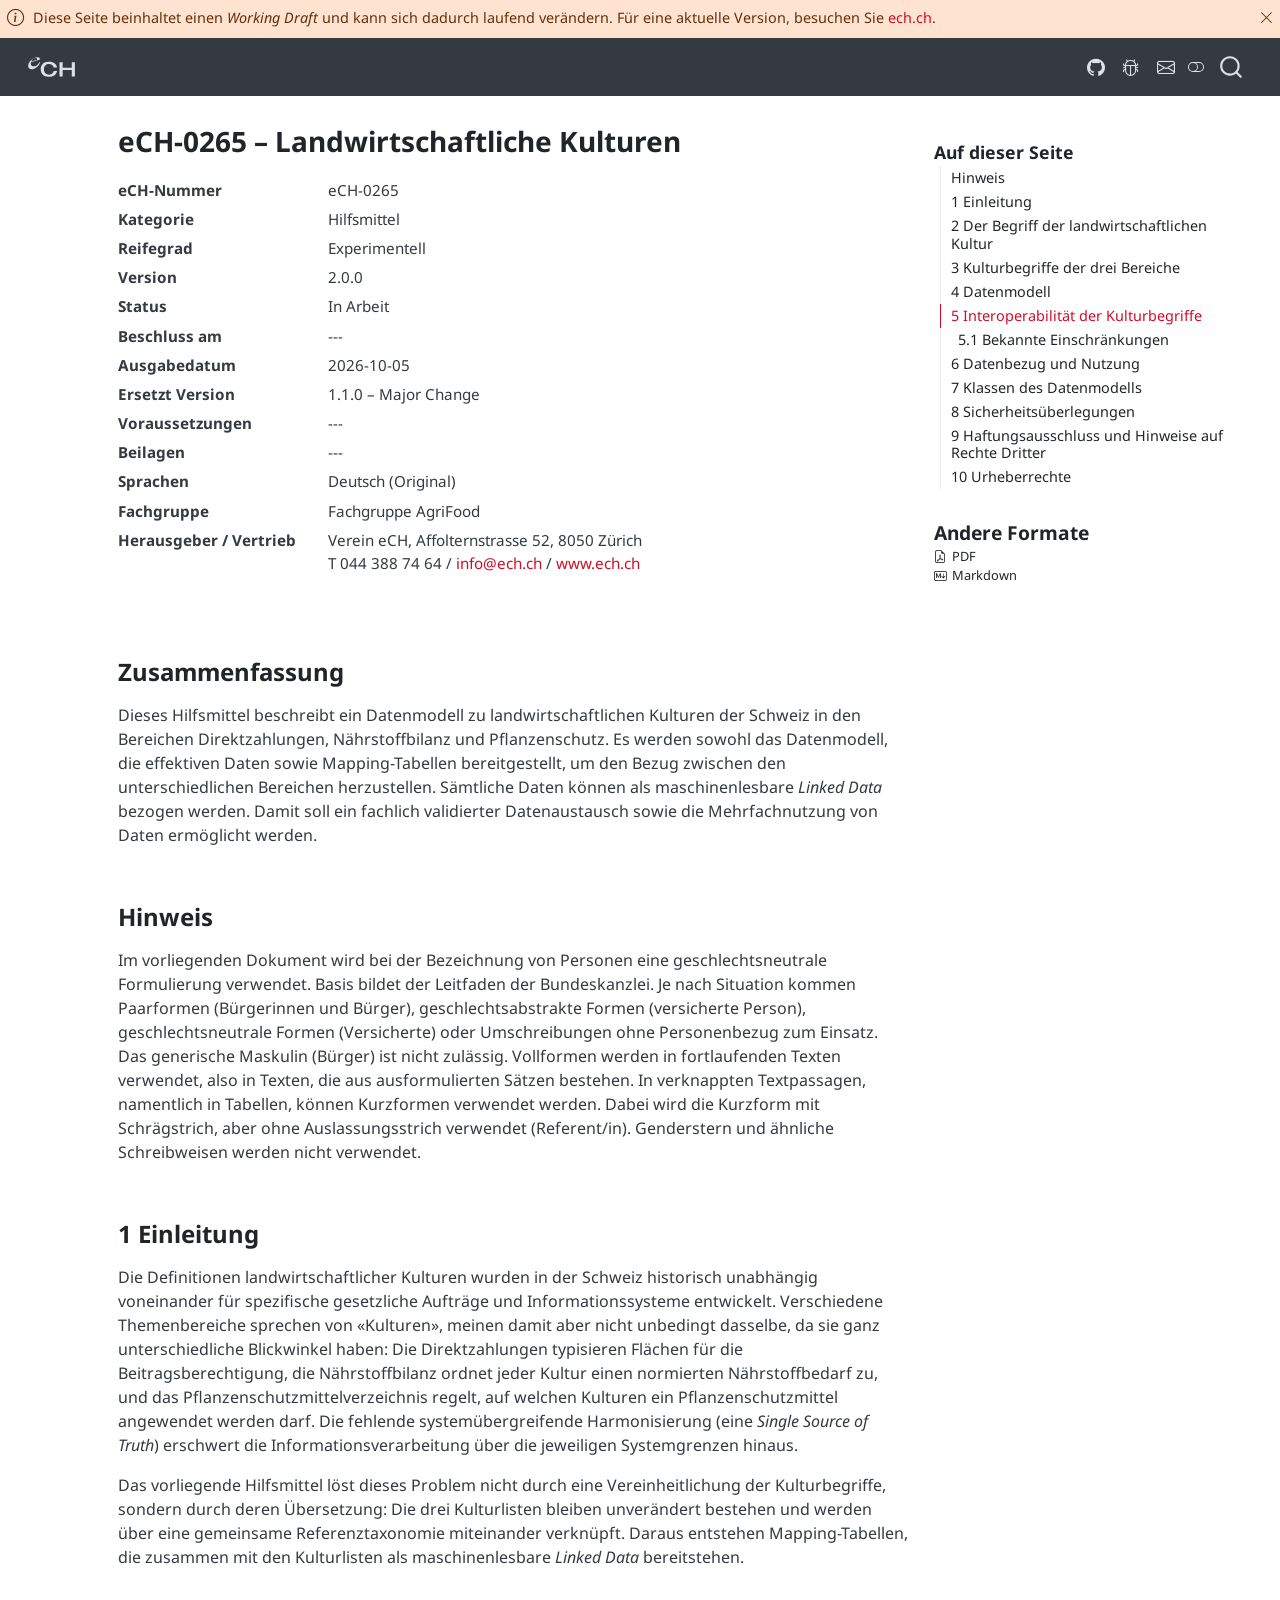
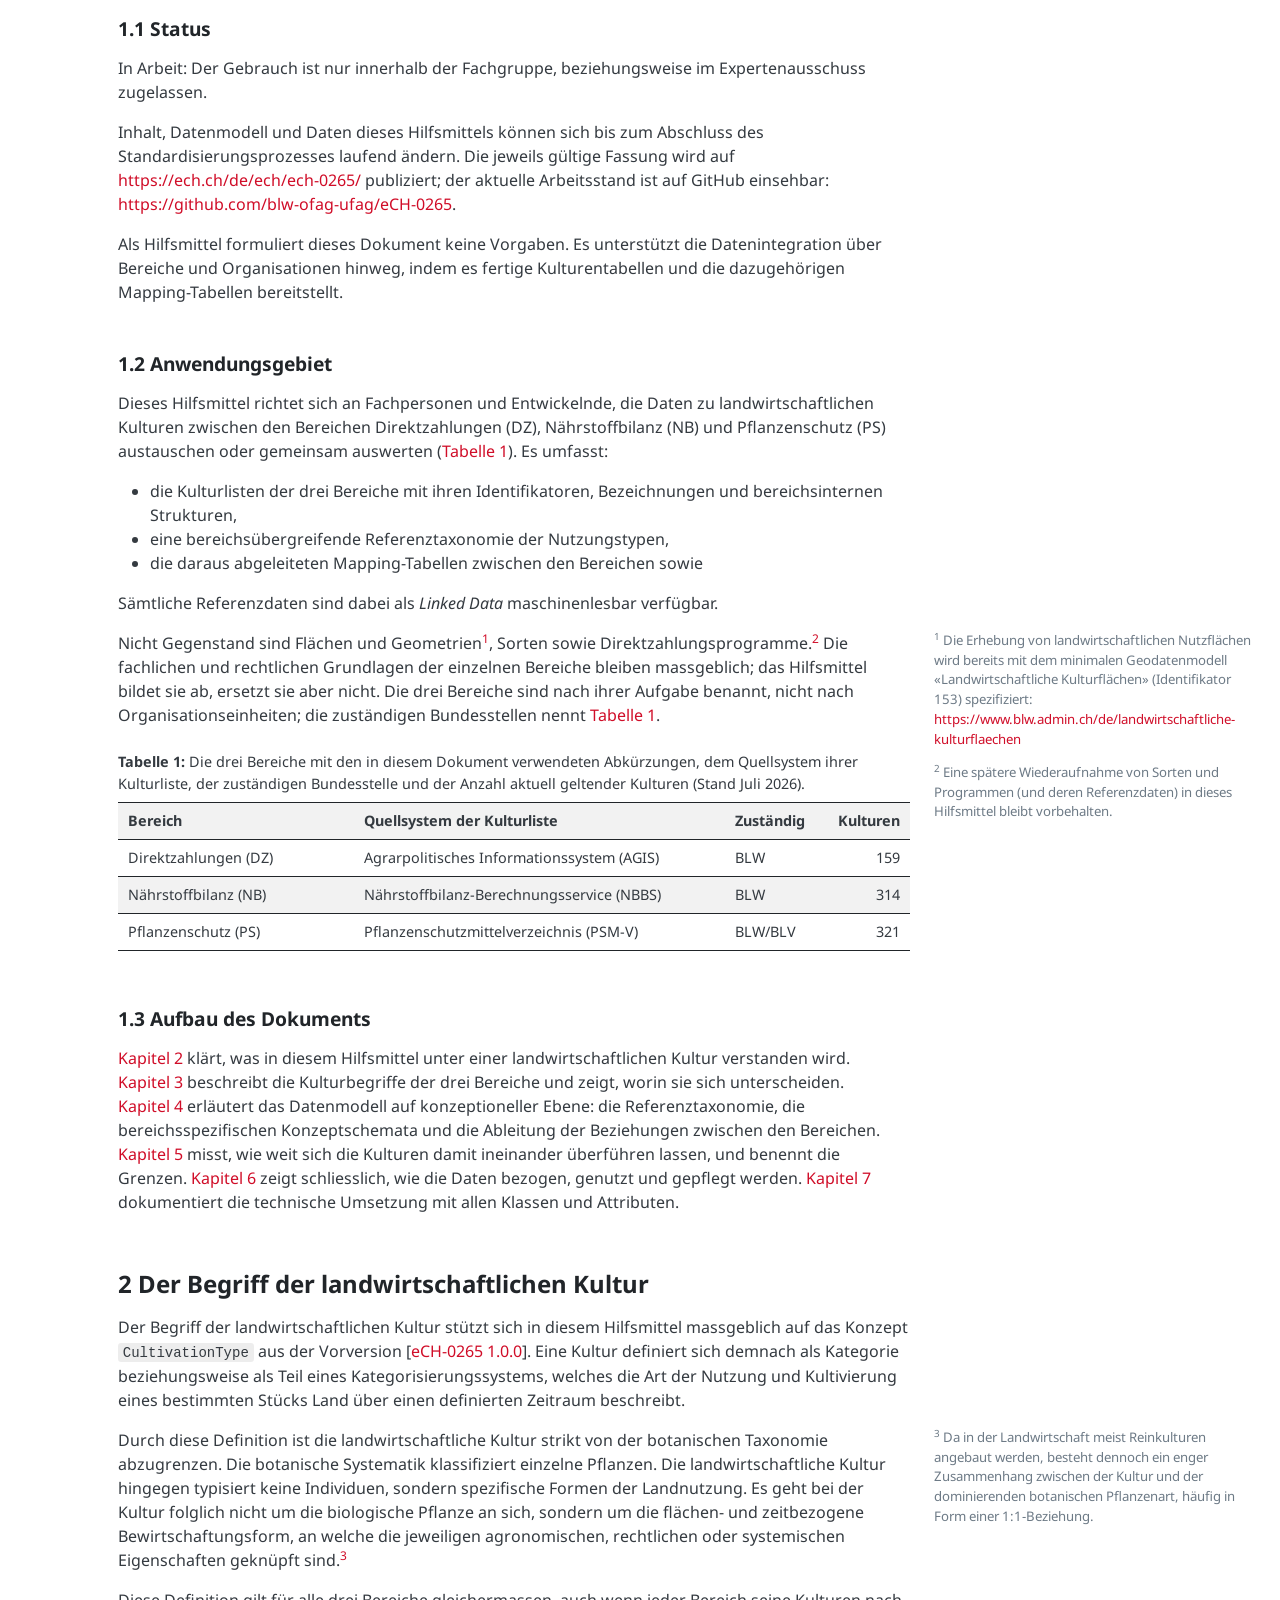
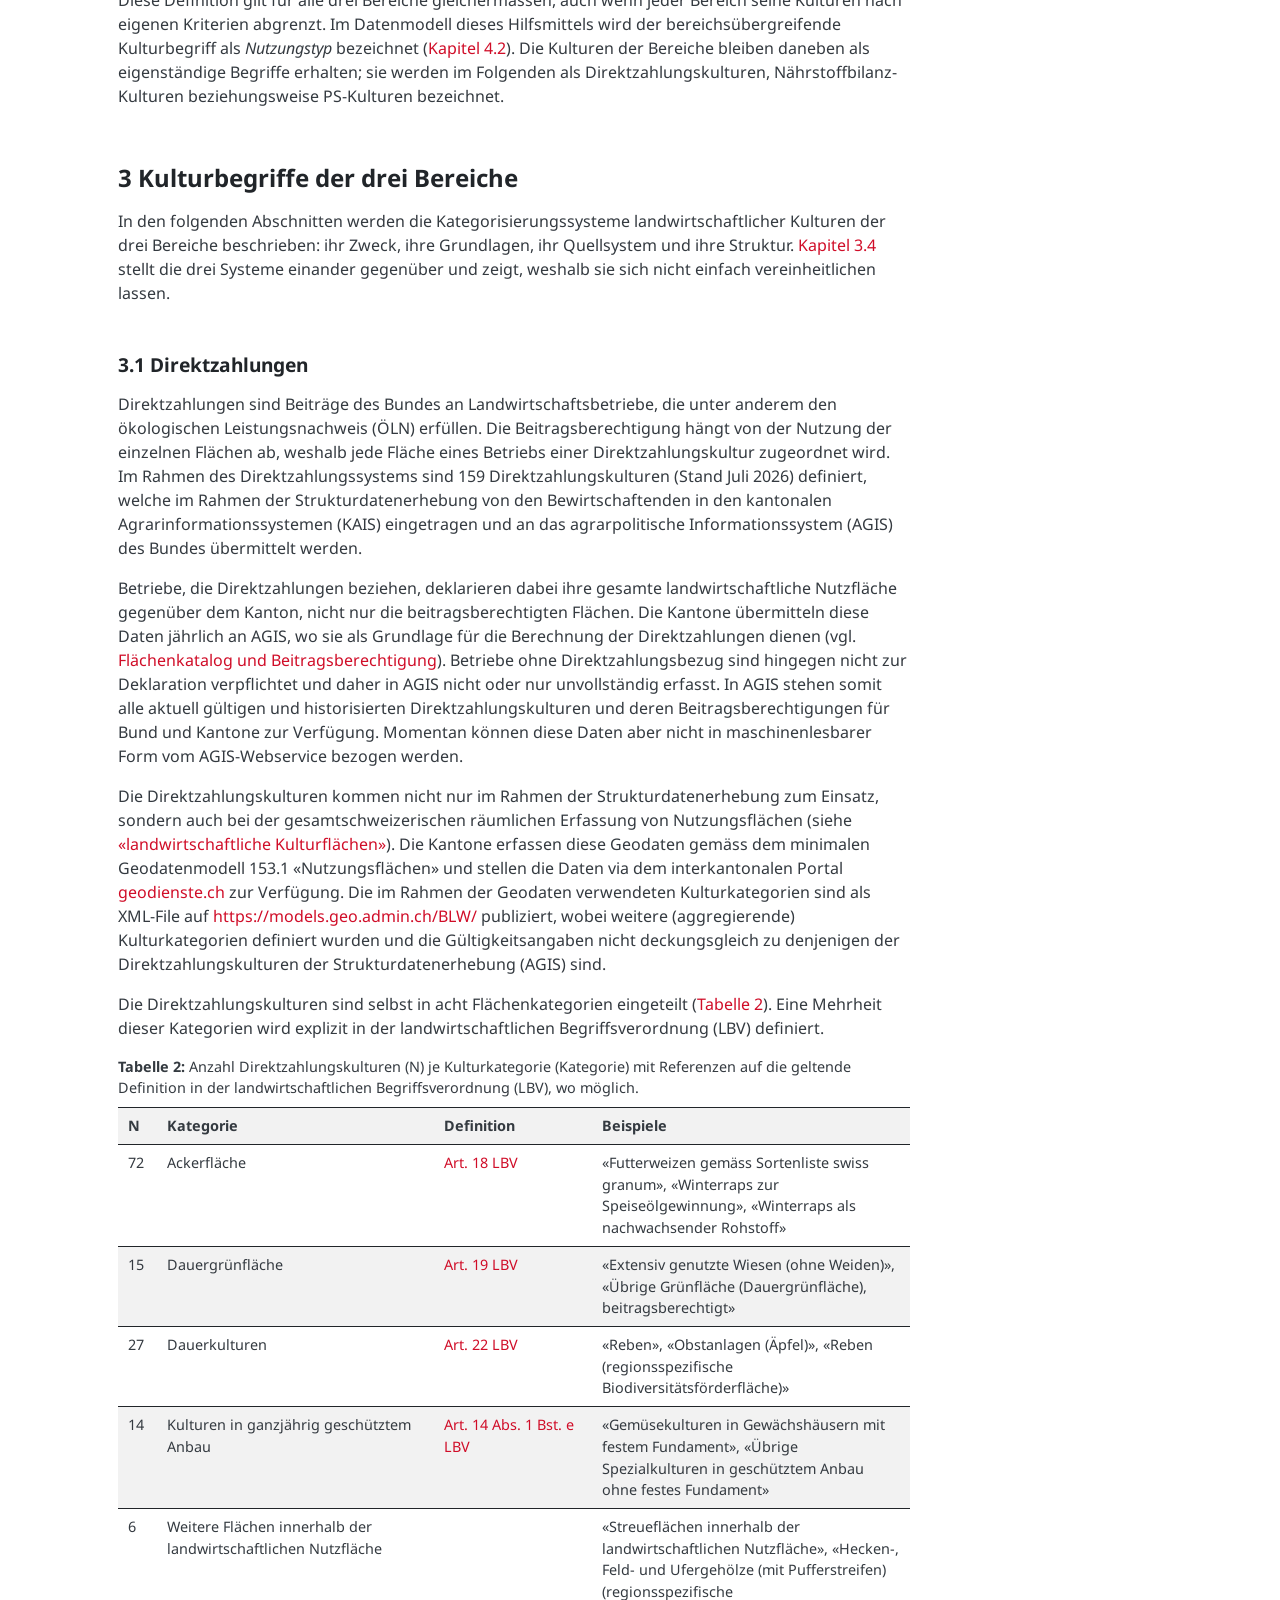
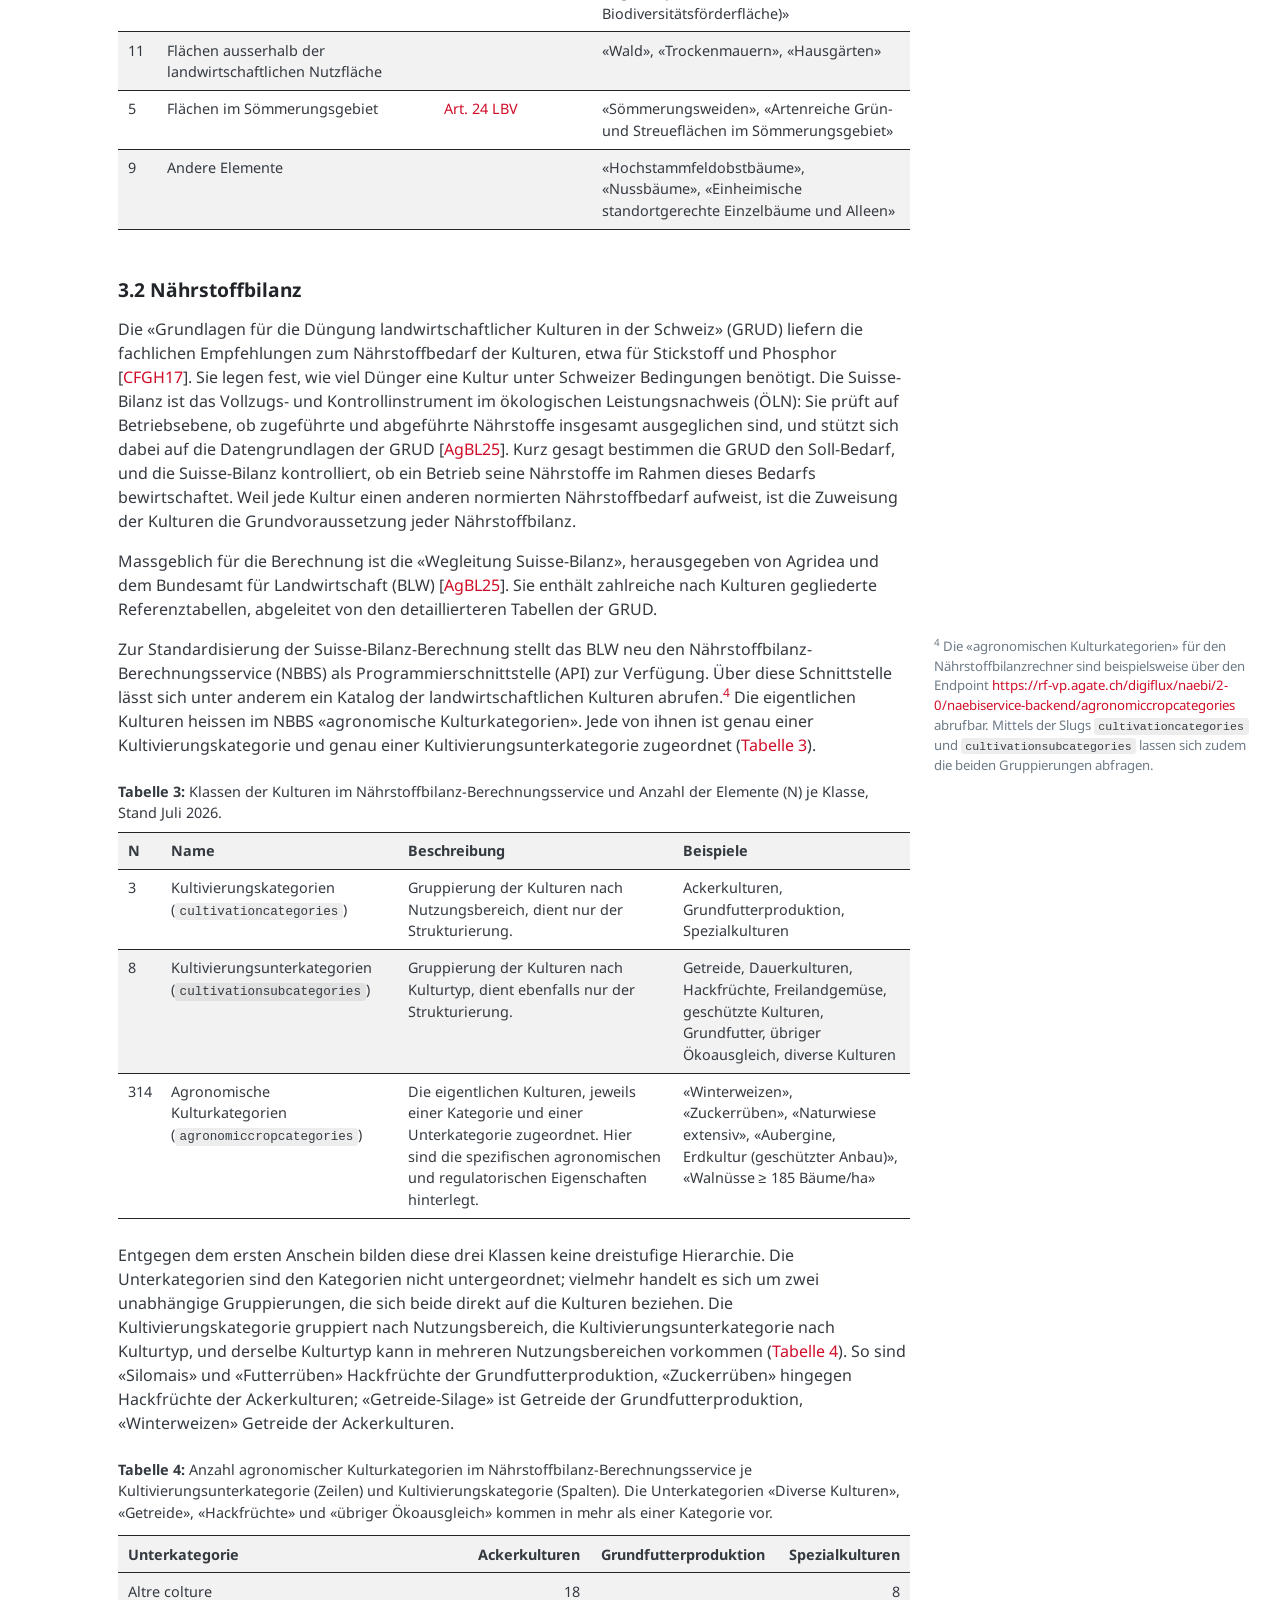
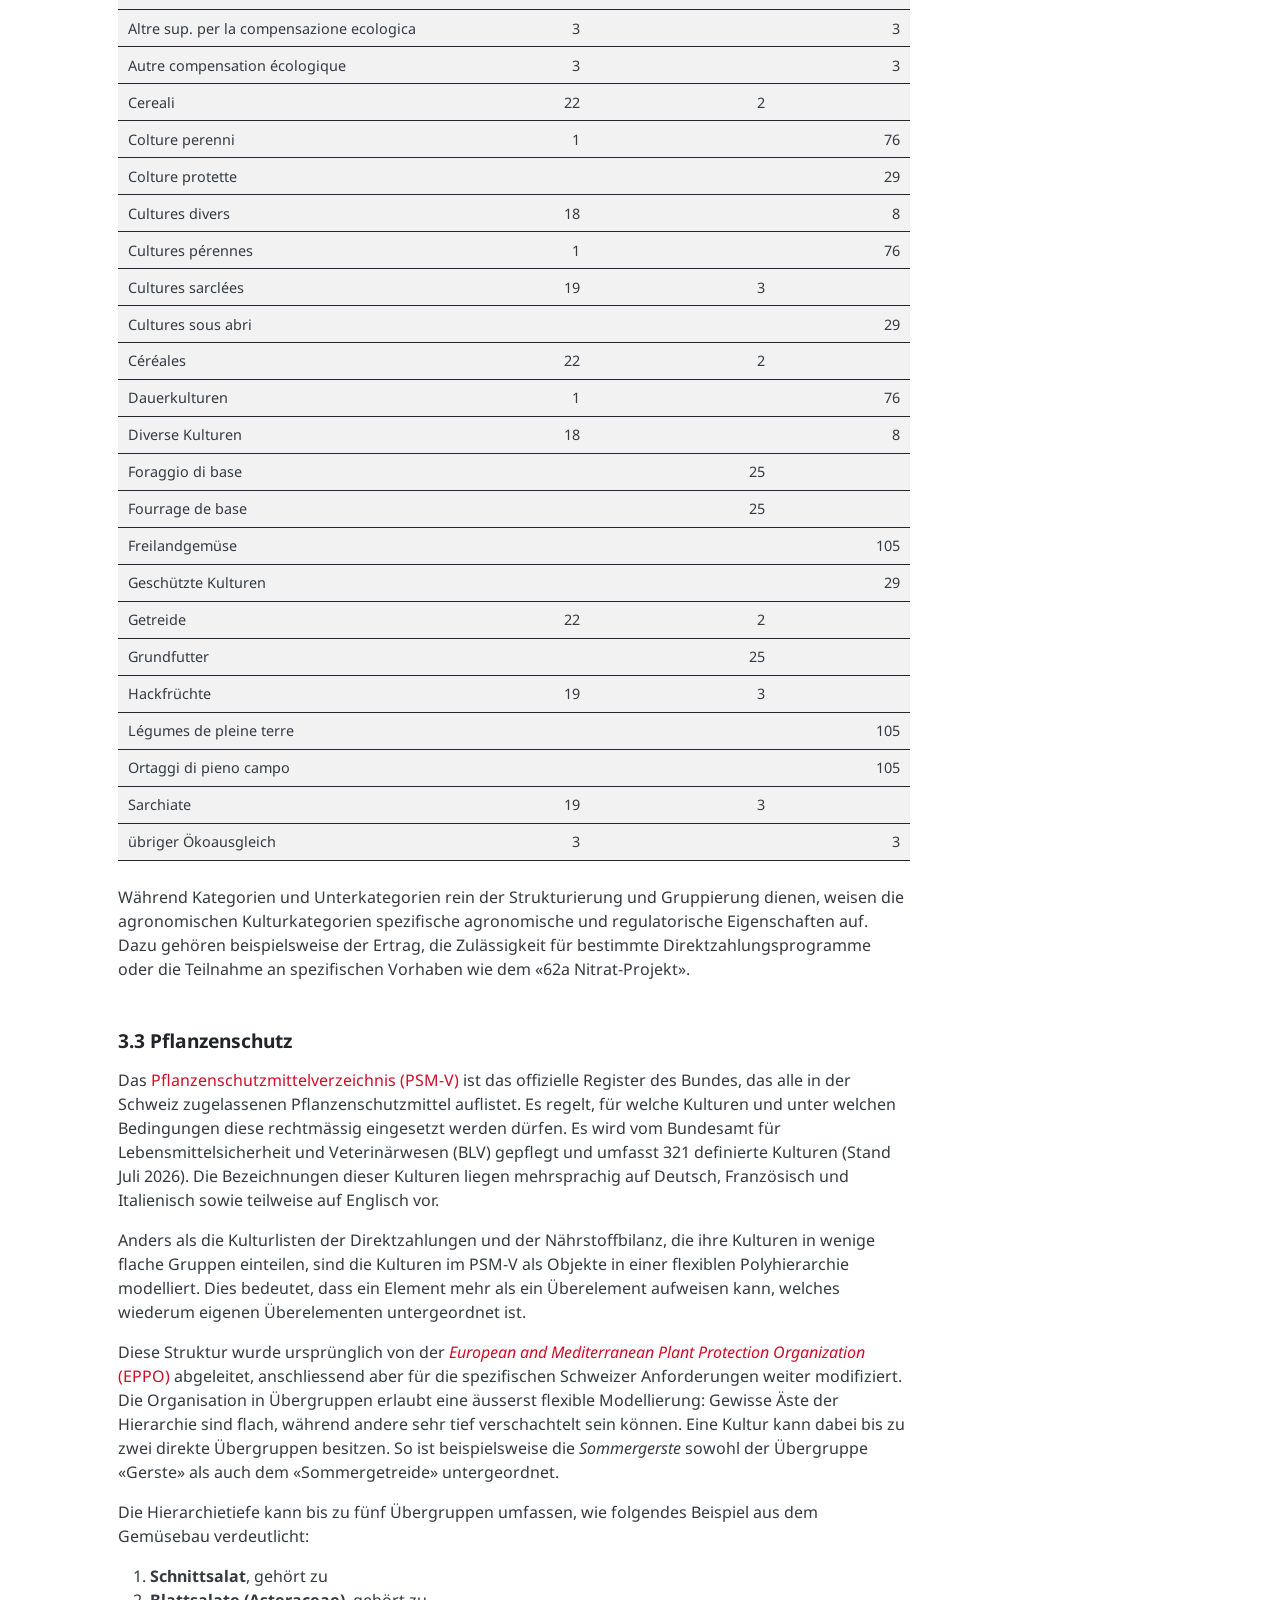
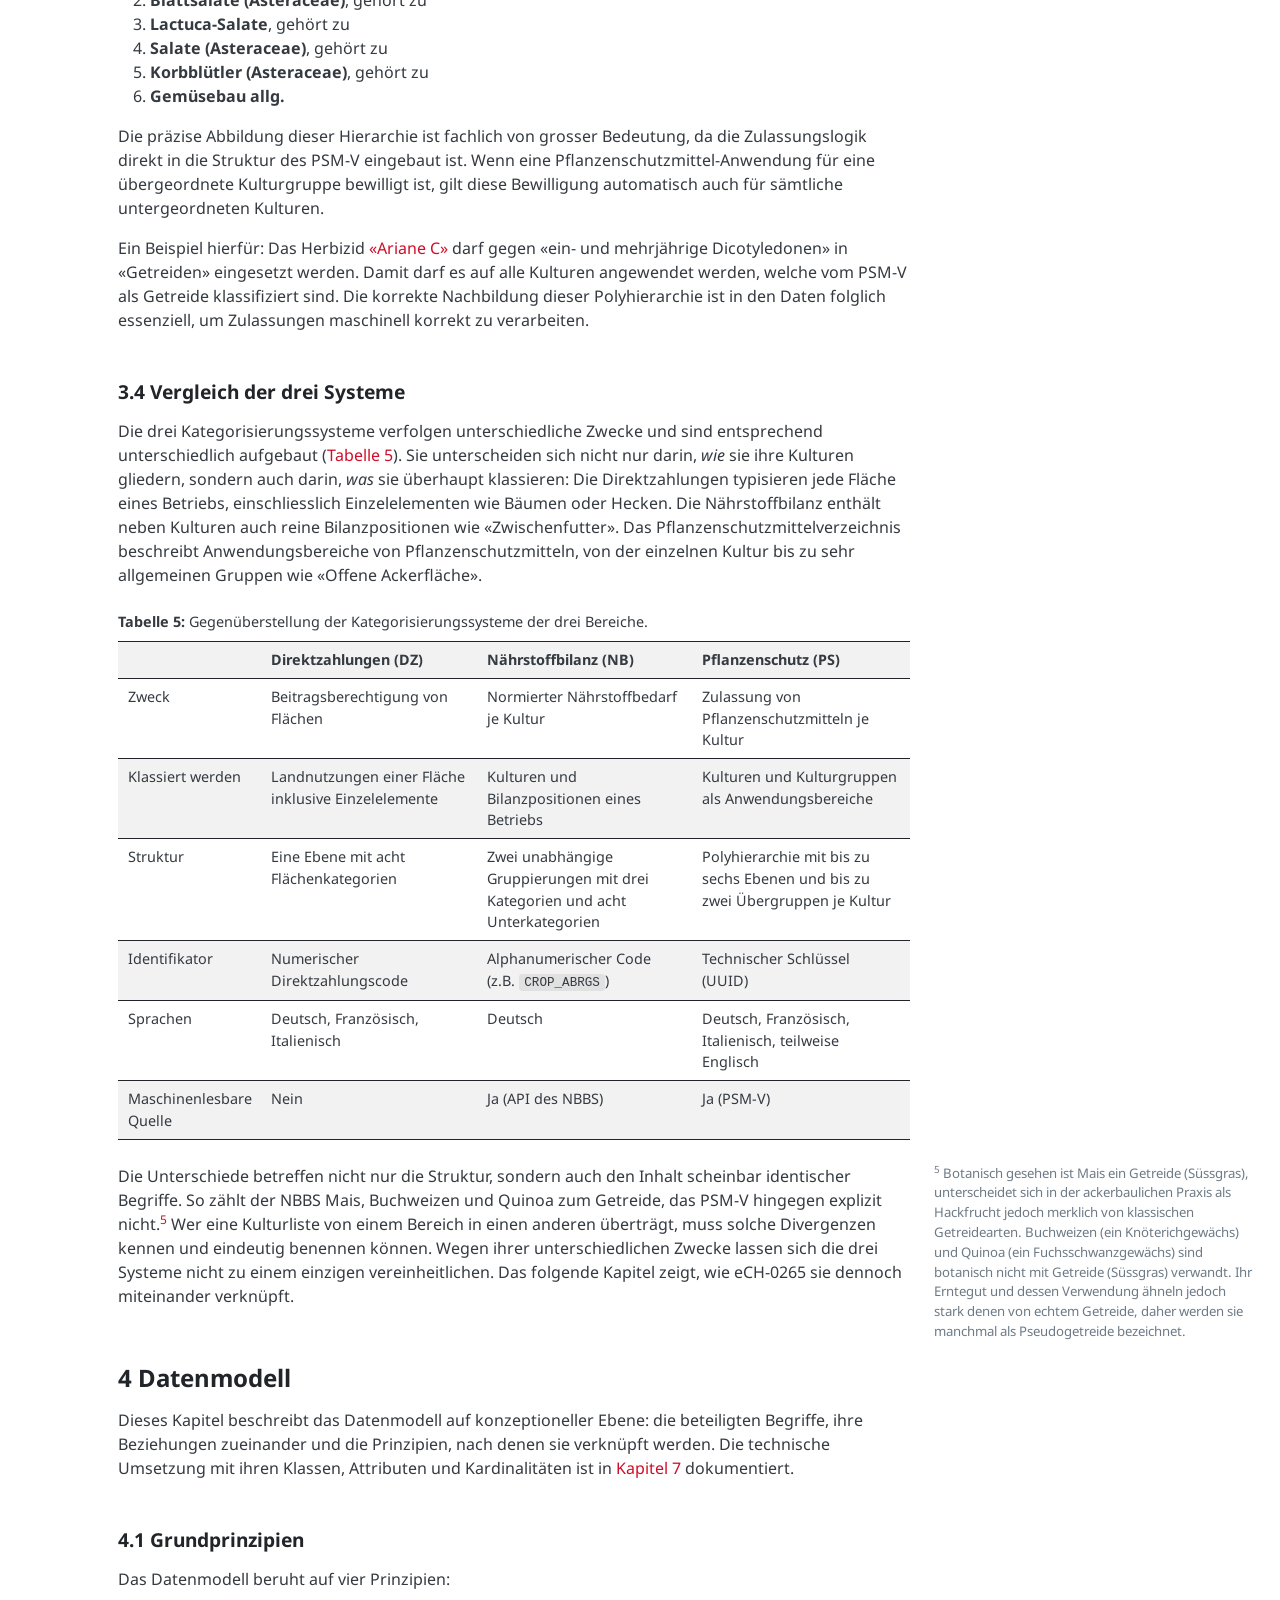
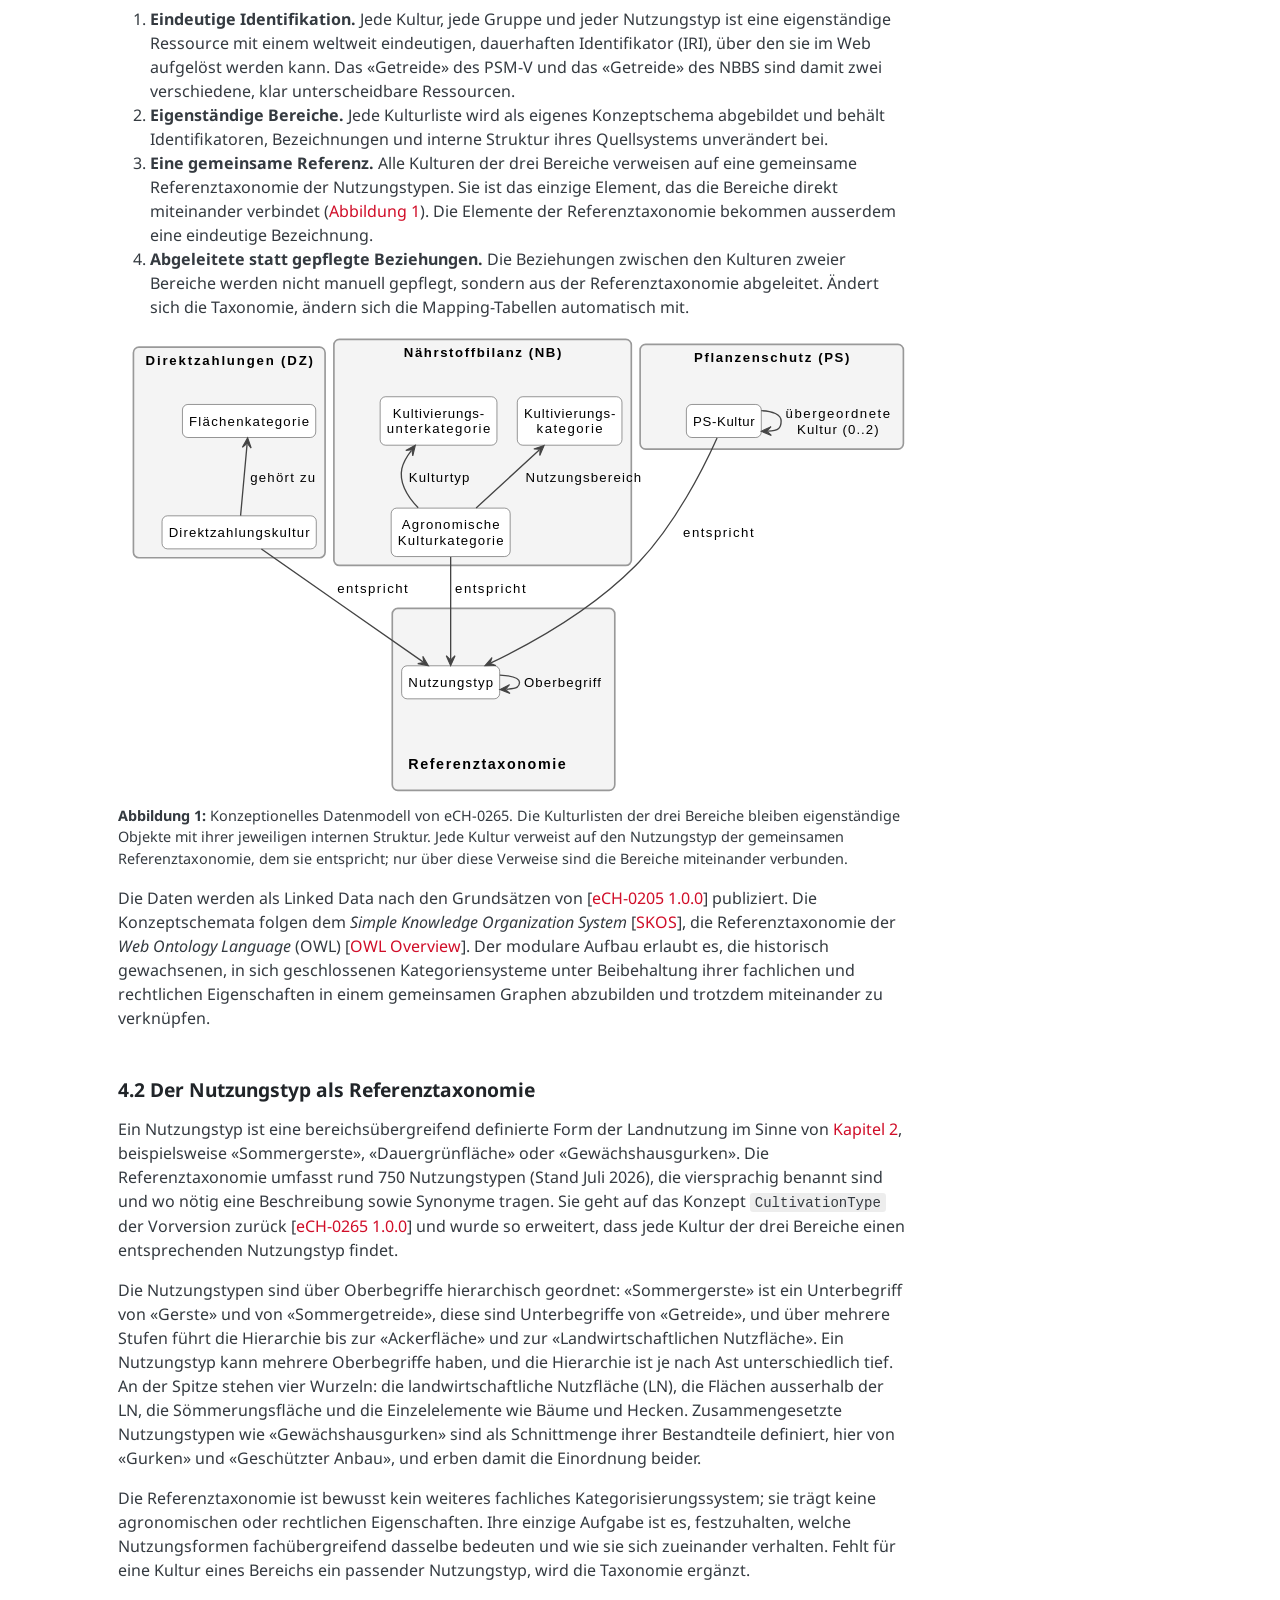
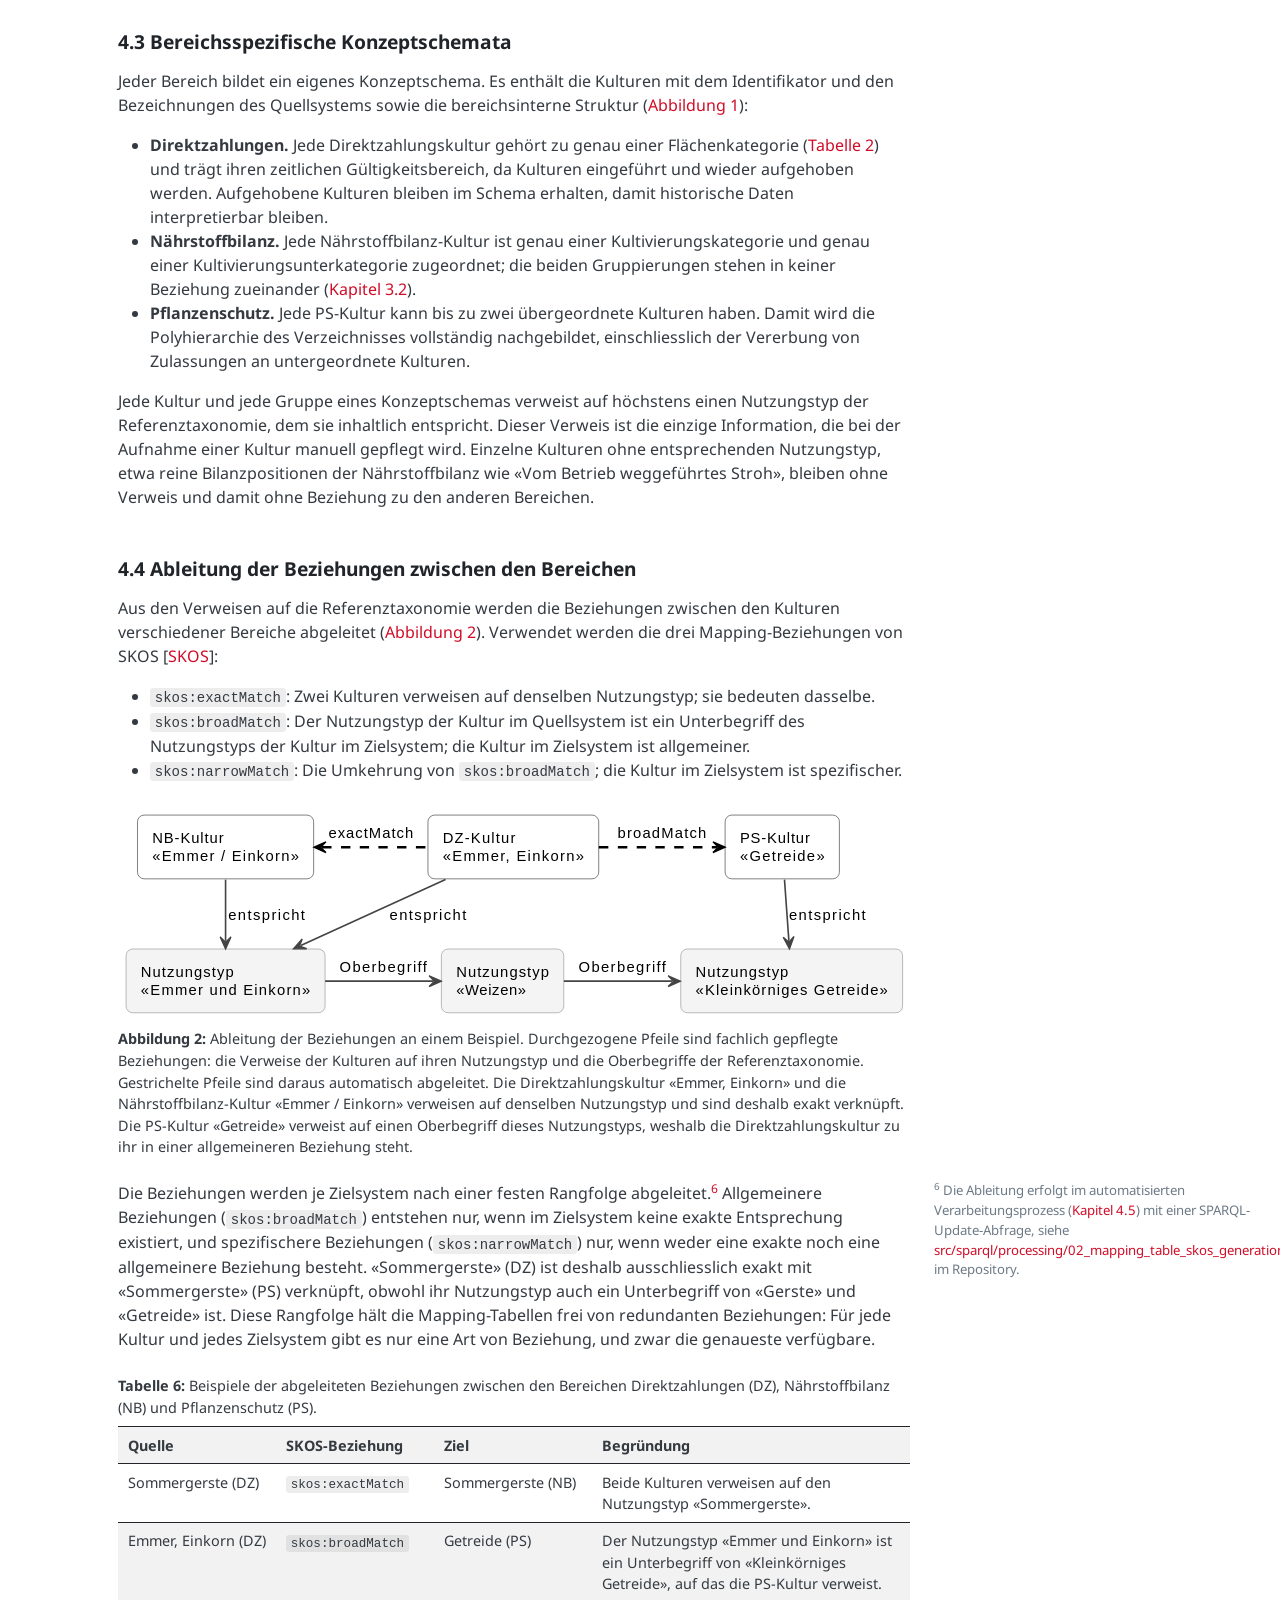
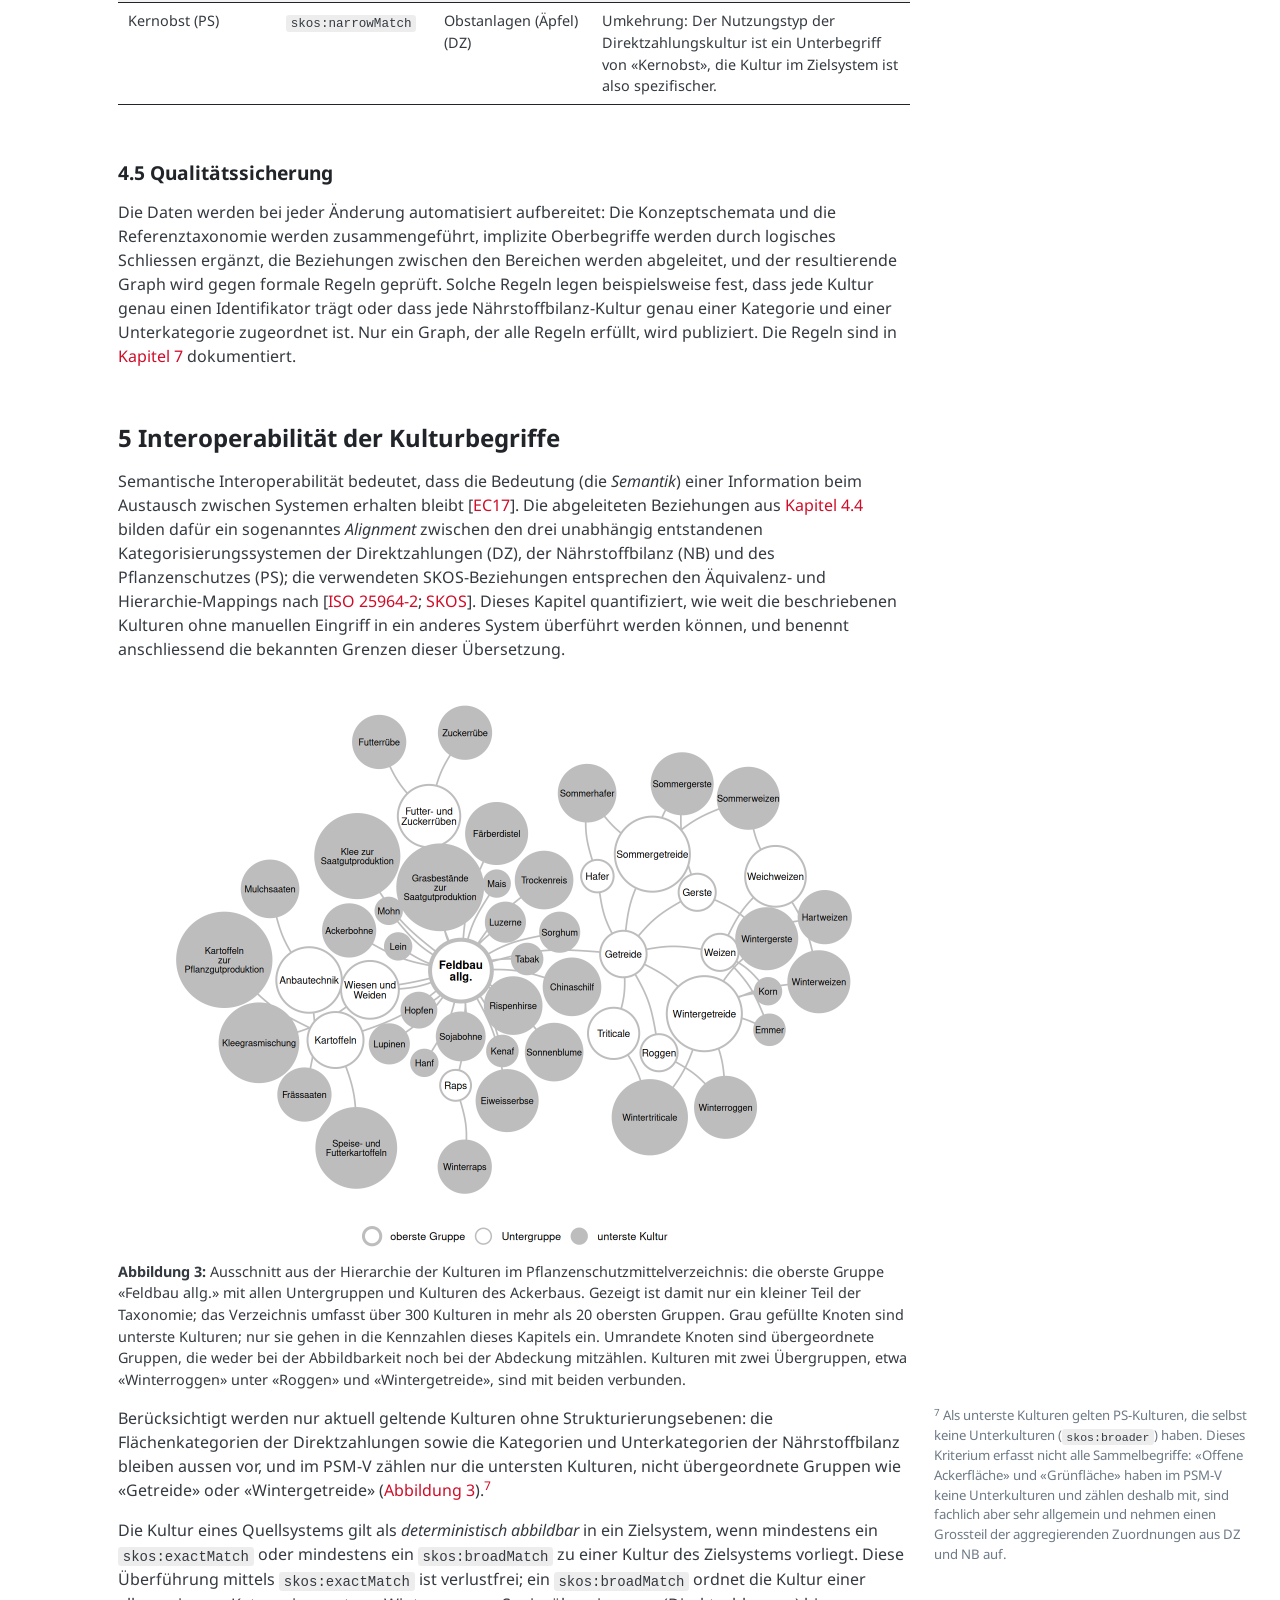
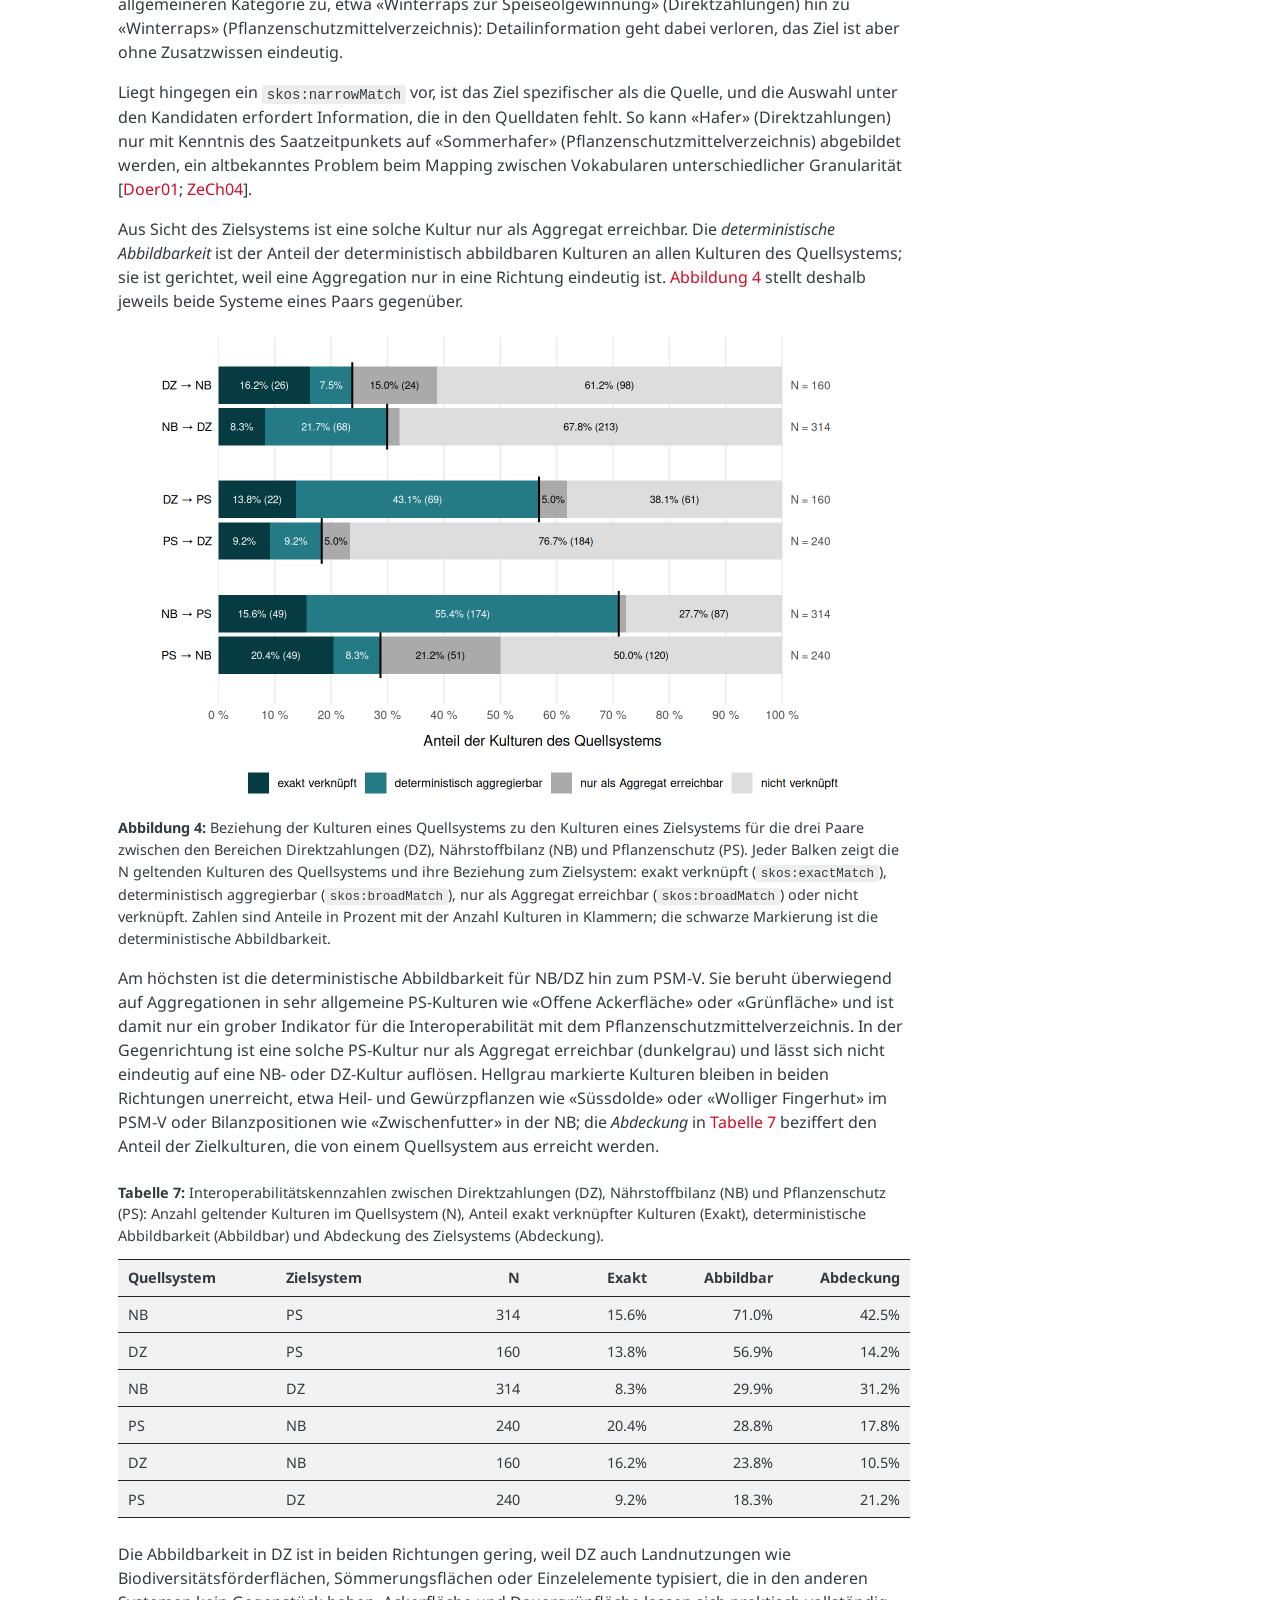
==== commit 2b8e47cb: "deploy: 088c26633f2c53a37af8b9ede7806da01f8f6bdb" ====
--- a/de/index.html
+++ b/de/index.html
@@ -2,7 +2,7 @@
 <html xmlns="http://www.w3.org/1999/xhtml" lang="de" xml:lang="de"><head>
 
 <meta charset="utf-8">
-<meta name="generator" content="quarto-1.10.19">
+<meta name="generator" content="quarto-1.11.9">
 
 <meta name="viewport" content="width=device-width, initial-scale=1.0, user-scalable=yes">
 
@@ -94,18 +94,19 @@
 <link href="../assets/favicon.svg" rel="icon" type="image/svg+xml">
 <script src="../site_libs/quarto-html/quarto.js" type="module"></script>
 <script src="../site_libs/quarto-html/tabsets/tabsets.js" type="module"></script>
+<script src="../site_libs/quarto-html/scrollable-regions/scrollable-regions.js" type="module"></script>
 <script src="../site_libs/quarto-html/popper.min.js"></script>
 <script src="../site_libs/quarto-html/tippy.umd.min.js"></script>
 <script src="../site_libs/quarto-html/anchor.min.js"></script>
 <link href="../site_libs/quarto-html/tippy.css" rel="stylesheet">
-<link href="../site_libs/quarto-html/quarto-syntax-highlighting-5c1318cf63eba56dbef7ba16bc7d56f5.css" rel="stylesheet" class="quarto-color-scheme" id="quarto-text-highlighting-styles">
-<link href="../site_libs/quarto-html/quarto-syntax-highlighting-dark-6453f418aeef366c23116eb9cb0b6816.css" rel="stylesheet" class="quarto-color-scheme quarto-color-alternate" id="quarto-text-highlighting-styles">
-<link href="../site_libs/quarto-html/quarto-syntax-highlighting-5c1318cf63eba56dbef7ba16bc7d56f5.css" rel="stylesheet" class="quarto-color-scheme-extra" id="quarto-text-highlighting-styles">
+<link href="../site_libs/quarto-html/quarto-syntax-highlighting-5de16f5e46225c21e2daa90d340bf64f.css" rel="stylesheet" class="quarto-color-scheme" id="quarto-text-highlighting-styles">
+<link href="../site_libs/quarto-html/quarto-syntax-highlighting-dark-3218d7d29a29f08bc4fdf3802c3e3ca5.css" rel="stylesheet" class="quarto-color-scheme quarto-color-alternate" id="quarto-text-highlighting-styles">
+<link href="../site_libs/quarto-html/quarto-syntax-highlighting-5de16f5e46225c21e2daa90d340bf64f.css" rel="stylesheet" class="quarto-color-scheme-extra" id="quarto-text-highlighting-styles">
 <script src="../site_libs/bootstrap/bootstrap.min.js"></script>
 <link href="../site_libs/bootstrap/bootstrap-icons.css" rel="stylesheet">
-<link href="../site_libs/bootstrap/bootstrap-4e3e9719ee07071840381ae7d92f4e92.min.css" rel="stylesheet" append-hash="true" class="quarto-color-scheme" id="quarto-bootstrap" data-mode="light">
-<link href="../site_libs/bootstrap/bootstrap-dark-5e4c517e5e144ebeab2ab970c0de43fa.min.css" rel="stylesheet" append-hash="true" class="quarto-color-scheme quarto-color-alternate" id="quarto-bootstrap" data-mode="dark">
-<link href="../site_libs/bootstrap/bootstrap-4e3e9719ee07071840381ae7d92f4e92.min.css" rel="stylesheet" append-hash="true" class="quarto-color-scheme-extra" id="quarto-bootstrap" data-mode="light">
+<link href="../site_libs/bootstrap/bootstrap-840e4237e0296d8d88a09dfa1585d2ce.min.css" rel="stylesheet" append-hash="true" class="quarto-color-scheme" id="quarto-bootstrap" data-mode="light">
+<link href="../site_libs/bootstrap/bootstrap-dark-47c06f0f6c58e4699d92b2812f23d6b0.min.css" rel="stylesheet" append-hash="true" class="quarto-color-scheme quarto-color-alternate" id="quarto-bootstrap" data-mode="dark">
+<link href="../site_libs/bootstrap/bootstrap-840e4237e0296d8d88a09dfa1585d2ce.min.css" rel="stylesheet" append-hash="true" class="quarto-color-scheme-extra" id="quarto-bootstrap" data-mode="light">
 <script src="../site_libs/quarto-contrib/glightbox/glightbox.min.js"></script>
 <link href="../site_libs/quarto-contrib/glightbox/glightbox.min.css" rel="stylesheet">
 <link href="../site_libs/quarto-contrib/glightbox/lightbox.css" rel="stylesheet">
@@ -140,7 +141,7 @@
 
 </head>
 
-<body class="nav-fixed quarto-light"><script id="quarto-html-before-body" type="application/javascript">
+<body class="nav-fixed quarto-light"><a id="quarto-skip-link" class="visually-hidden-focusable" href="#quarto-document-content">Zum Hauptinhalt springen</a><script id="quarto-html-before-body" type="application/javascript">
     const toggleBodyColorMode = (bsSheetEl) => {
       const mode = bsSheetEl.getAttribute("data-mode");
       const bodyEl = window.document.querySelector("body");
@@ -163,6 +164,7 @@
       for (let i=0; i < toggles.length; i++) {
         const toggle = toggles[i];
         if (toggle) {
+          toggle.setAttribute("aria-checked", alternate ? "true" : "false");
           if (alternate) {
             toggle.classList.add("alternate");
           } else {
@@ -192,13 +194,19 @@
       manageTransitions('#quarto-margin-sidebar .nav-link', true);
       // Switch the toggles
       setColorSchemeToggle(alternate)
-      // Hack to workaround the fact that safari doesn't
-      // properly recolor the scrollbar when toggling (#1455)
+    }
+    // Hack to workaround the fact that safari doesn't
+    // properly recolor the scrollbar when toggling (#1455).
+    // Not run on load: stylesheets are set before first paint there, and
+    // scrolling would undo the scroll to a URL fragment (#14973).
+    // The one pixel nudge keeps the reader where they were.
+    const refreshSafariScrollbar = () => {
       if (navigator.userAgent.indexOf('Safari') > 0 && navigator.userAgent.indexOf('Chrome') == -1) {
         manageTransitions("body", false);
-        window.scrollTo(0, 1);
+        const scrollY = window.scrollY;
+        window.scrollTo(0, scrollY > 0 ? scrollY - 1 : 1);
         setTimeout(() => {
-          window.scrollTo(0, 0);
+          window.scrollTo(0, scrollY);
           manageTransitions("body", true);
         }, 40);
       }
@@ -292,6 +300,7 @@
       // Read the current dark / light value
       let toAlternate = !hasAlternateSentinel();
       toggleColorMode(toAlternate);
+      refreshSafariScrollbar();
       setStyleSentinel(toAlternate);
       toggleGiscusIfUsed(toAlternate, darkModeDefault);
       window.dispatchEvent(new Event('resize'));
@@ -309,7 +318,7 @@
     <div id="quarto-announcement" data-announcement-id="23cd406c237bdf7cac00b95c079a1132" class="alert alert-warning hidden"><i class="bi bi-info-circle quarto-announcement-icon"></i><div class="quarto-announcement-content">
 <p>Diese Seite beinhaltet einen <em>Working Draft</em> und kann sich dadurch laufend verändern. Für eine aktuelle Version, besuchen Sie <a href="https://ech.ch/de/ech/ech-0265/">ech.ch</a>.</p>
 </div><i class="bi bi-x-lg quarto-announcement-action"></i></div>
-    <nav class="navbar navbar-expand-lg " data-bs-theme="dark">
+    <nav class="navbar navbar-expand-lg " data-bs-theme="dark" aria-label="Website">
       <div class="navbar-container container-fluid">
       <div class="navbar-brand-container mx-auto">
     <a href="../index.html" class="navbar-brand navbar-brand-logo">
@@ -317,8 +326,7 @@
     <img src="../assets/ech.svg" alt="eCH" class="navbar-logo dark-content">
     </a>
   </div>
-            <div id="quarto-search" class="" title="Suchen"></div>
-          <button class="navbar-toggler" type="button" data-bs-toggle="collapse" data-bs-target="#navbarCollapse" aria-controls="navbarCollapse" role="menu" aria-expanded="false" aria-label="Navigation umschalten" onclick="if (window.quartoToggleHeadroom) { window.quartoToggleHeadroom(); }">
+          <button class="navbar-toggler" type="button" data-bs-toggle="collapse" data-bs-target="#navbarCollapse" aria-controls="navbarCollapse" aria-expanded="false" aria-label="Navigation umschalten" onclick="if (window.quartoToggleHeadroom) { window.quartoToggleHeadroom(); }">
   <span class="navbar-toggler-icon"></span>
 </button>
           <div class="collapse navbar-collapse" id="navbarCollapse">
@@ -341,8 +349,9 @@
 </ul>
           </div> <!-- /navcollapse -->
             <div class="quarto-navbar-tools">
-  <a href="" class="quarto-color-scheme-toggle quarto-navigation-tool  px-1" onclick="window.quartoToggleColorScheme(); return false;" title="Dunkelmodus umschalten"><i class="bi"></i></a>
-</div>
+  <button type="button" role="switch" aria-checked="false" class="quarto-color-scheme-toggle quarto-navigation-tool  px-1" onclick="window.quartoToggleColorScheme(); return false;" title="Dunkelmodus umschalten" aria-label="Dunkelmodus umschalten"><i class="bi"></i></button>
+</div>
+            <div id="quarto-search" class="" title="Suchen"></div>
       </div> <!-- /container-fluid -->
     </nav>
 </header>
@@ -351,7 +360,7 @@
 <!-- sidebar -->
 <!-- margin-sidebar -->
     <div id="quarto-margin-sidebar" class="sidebar margin-sidebar">
-        <nav id="TOC" role="doc-toc" class="toc-active">
+        <nav id="TOC" role="doc-toc" aria-labelledby="toc-title" class="toc-active">
     <h2 id="toc-title">Auf dieser Seite</h2>
    
   <ul class="collapse">
@@ -413,7 +422,7 @@
 <div class="quarto-alternate-formats"><h2>Andere Formate</h2><ul><li><a href="index.pdf"><i class="bi bi-file-earmark-pdf"></i>PDF</a></li><li><a href="index.md"><i class="bi bi-markdown"></i>Markdown</a></li></ul></div></nav>
     </div>
 <!-- main -->
-<main class="content page-columns page-full" id="quarto-document-content">
+<main class="content page-columns page-full" id="quarto-document-content" tabindex="-1">
 
 
 <header id="title-block-header" class="quarto-title-block default">
@@ -1478,7 +1487,7 @@
 </dd>
 <dt>Datenzugriff</dt>
 <dd>
-<a href="https://lindas.admin.ch/sparql/#query=PREFIX%20eCH-0265%3A%20%3Chttps%3A%2F%2Fagriculture.ld.admin.ch%2FeCH-0265%2F2%2F%3E%0APREFIX%20schema%3A%20%3Chttp%3A%2F%2Fschema.org%2F%3E%0APREFIX%20skos%3A%20%3Chttp%3A%2F%2Fwww.w3.org%2F2004%2F02%2Fskos%2Fcore%23%3E%0ASELECT%20%3Firi%20%3Fbroader%20%3FinScheme%20%3Fname%20%3Fidentifier%20%3FvalidFrom%20%3FvalidTo%20%3FexactMatch%0AFROM%20%3Chttps%3A%2F%2Flindas.admin.ch%2Ffoag%2Fech%2F0265%2F2%3E%0AWHERE%20%7B%0A%20%20%3Firi%20a%20eCH-0265%3ADirectPaymentCrop%20.%0A%20%20OPTIONAL%20%7B%20%3Firi%20skos%3Abroader%20%3Fbroader%20.%20%7D%0A%20%20%3Firi%20skos%3AinScheme%20%3FinScheme%20.%0A%20%20%3Firi%20schema%3Aname%20%3Fname%20.%0A%20%20%3Firi%20schema%3Aidentifier%20%3Fidentifier%20.%0A%20%20OPTIONAL%20%7B%20%3Firi%20schema%3AvalidFrom%20%3FvalidFrom%20.%20%7D%0A%20%20OPTIONAL%20%7B%20%3Firi%20schema%3AvalidTo%20%3FvalidTo%20.%20%7D%0A%20%20OPTIONAL%20%7B%20%3Firi%20eCH-0265%3AexactMatch%20%3FexactMatch%20.%20%7D%0A%7D%0ALIMIT%201000">SPARQL-Dienst</a>
+<a href="https://lindas.admin.ch/sparql/#query=PREFIX%20eCH-0265%3A%20%3Chttps%3A%2F%2Fagriculture.ld.admin.ch%2FeCH-0265%2F2%2F%3E%0APREFIX%20schema%3A%20%3Chttp%3A%2F%2Fschema.org%2F%3E%0APREFIX%20skos%3A%20%3Chttp%3A%2F%2Fwww.w3.org%2F2004%2F02%2Fskos%2Fcore%23%3E%0ASELECT%20%3Firi%20%3Fbroader%20%3FinScheme%20%3Fname%20%3Fidentifier%20%3FvalidFrom%20%3FvalidThrough%20%3FexactMatch%0AFROM%20%3Chttps%3A%2F%2Flindas.admin.ch%2Ffoag%2Fech%2F0265%2F2%3E%0AWHERE%20%7B%0A%20%20%3Firi%20a%20eCH-0265%3ADirectPaymentCrop%20.%0A%20%20OPTIONAL%20%7B%20%3Firi%20skos%3Abroader%20%3Fbroader%20.%20%7D%0A%20%20%3Firi%20skos%3AinScheme%20%3FinScheme%20.%0A%20%20%3Firi%20schema%3Aname%20%3Fname%20.%0A%20%20%3Firi%20schema%3Aidentifier%20%3Fidentifier%20.%0A%20%20OPTIONAL%20%7B%20%3Firi%20schema%3AvalidFrom%20%3FvalidFrom%20.%20%7D%0A%20%20OPTIONAL%20%7B%20%3Firi%20schema%3AvalidThrough%20%3FvalidThrough%20.%20%7D%0A%20%20OPTIONAL%20%7B%20%3Firi%20eCH-0265%3AexactMatch%20%3FexactMatch%20.%20%7D%0A%7D%0ALIMIT%201000">SPARQL-Dienst</a>
 </dd>
 </dl>
 </div>
@@ -1536,7 +1545,7 @@
 <td style="text-align: right;">0..1</td>
 </tr>
 <tr class="even">
-<td style="text-align: left;"><strong>Gültig bis</strong> (<a href="http://schema.org/validTo">schema:validTo</a>): Bis zu welchem Datum wurde diese Direktzahlungskultur offiziell verwendet?</td>
+<td style="text-align: left;"><strong>Gültig bis</strong> (<a href="http://schema.org/validThrough">schema:validThrough</a>): Bis zu welchem Datum wurde diese Direktzahlungskultur offiziell verwendet?</td>
 <td style="text-align: left;"><ul>
 <li>Typ: Datum (<a href="http://www.w3.org/2001/XMLSchema#date">xsd:date</a>)</li>
 </ul></td>
@@ -1555,13 +1564,13 @@
 <section id="sec-nodeshape-directpaymentcrop-rules" class="level3 unlisted" data-number="7.3.3">
 <h3 class="unlisted anchored" data-number="7.3.3" data-anchor-id="sec-nodeshape-directpaymentcrop-rules"><span class="header-section-number">7.3.3</span> Regeln (SPARQL)</h3>
 <section id="sec-nodeshape-directpaymentcrop-rule-1" class="level4 unlisted" data-number="7.3.3.1">
-<h4 class="unlisted anchored" data-number="7.3.3.1" data-anchor-id="sec-nodeshape-directpaymentcrop-rule-1"><span class="header-section-number">7.3.3.1</span> schema:validFrom must be less than or equal to schema:validTo</h4>
+<h4 class="unlisted anchored" data-number="7.3.3.1" data-anchor-id="sec-nodeshape-directpaymentcrop-rule-1"><span class="header-section-number">7.3.3.1</span> schema:validFrom must be less than or equal to schema:validThrough</h4>
 <div class="code-copy-outer-scaffold"><div class="sourceCode" id="cb3"><pre class="sourceCode numberSource sparql number-lines code-with-copy"><code class="sourceCode sparql"><span id="cb3-1"><a href="#cb3-1" aria-label="1"></a><span class="kw">PREFIX</span> schema: <span class="st">&lt;http://schema.org/&gt;</span></span>
-<span id="cb3-2"><a href="#cb3-2" aria-label="2"></a><span class="kw">SELECT</span> $this ?validFrom ?validTo</span>
+<span id="cb3-2"><a href="#cb3-2" aria-label="2"></a><span class="kw">SELECT</span> $this ?validFrom ?validThrough</span>
 <span id="cb3-3"><a href="#cb3-3" aria-label="3"></a><span class="kw">WHERE</span> <span class="op">{</span></span>
 <span id="cb3-4"><a href="#cb3-4" aria-label="4"></a>    $this schema:validFrom ?validFrom <span class="op">.</span></span>
-<span id="cb3-5"><a href="#cb3-5" aria-label="5"></a>    $this schema:validTo ?validTo <span class="op">.</span></span>
-<span id="cb3-6"><a href="#cb3-6" aria-label="6"></a>    <span class="kw">FILTER</span> <span class="op">(</span>?validFrom <span class="op">&gt;</span> ?validTo<span class="op">)</span></span>
+<span id="cb3-5"><a href="#cb3-5" aria-label="5"></a>    $this schema:validThrough ?validThrough <span class="op">.</span></span>
+<span id="cb3-6"><a href="#cb3-6" aria-label="6"></a>    <span class="kw">FILTER</span> <span class="op">(</span>?validFrom <span class="op">&gt;</span> ?validThrough<span class="op">)</span></span>
 <span id="cb3-7"><a href="#cb3-7" aria-label="7"></a><span class="op">}</span></span></code></pre></div><button title="In die Zwischenablage kopieren" class="code-copy-button"><i class="bi"></i></button></div>
 </section>
 </section>
@@ -2302,15 +2311,50 @@
   window.document.addEventListener("DOMContentLoaded", function (event) {
     // Ensure there is a toggle, if there isn't float one in the top right
     if (window.document.querySelector('.quarto-color-scheme-toggle') === null) {
-      const a = window.document.createElement('a');
-      a.classList.add('top-right');
-      a.classList.add('quarto-color-scheme-toggle');
-      a.href = "";
-      a.onclick = function() { try { window.quartoToggleColorScheme(); } catch {} return false; };
+      const toggle = window.document.createElement('button');
+      toggle.type = "button";
+      toggle.setAttribute("role", "switch");
+      toggle.setAttribute("aria-checked", "false");
+      toggle.classList.add('top-right');
+      toggle.classList.add('quarto-color-scheme-toggle');
+      toggle.setAttribute("aria-label", "Dunkelmodus umschalten");
+      toggle.onclick = function() { try { window.quartoToggleColorScheme(); } catch {} return false; };
       const i = window.document.createElement("i");
       i.classList.add('bi');
-      a.appendChild(i);
-      window.document.body.appendChild(a);
+      toggle.appendChild(i);
+      // Put the toggle in a landmark of its own, so that landmark navigation
+      // can reach it.
+      //
+      // The container is always a fresh direct child of body, and the toggle is
+      // never moved into page furniture that the theme or the author controls.
+      // The toggle is positioned against the page, so any ancestor that
+      // establishes a containing block captures it: a positioned element or a
+      // grid for position: absolute, and transform, filter, will-change or
+      // contain for position: fixed. A direct child of body has none of these
+      // to inherit, and the shift when one appears is silent and visual.
+      //
+      // ARIA says a document should have at most one banner, and axe reports a
+      // duplicate whether or not the banners carry distinct labels. So use a
+      // header when the page has no banner yet, and a named region otherwise.
+      //
+      // A header is a banner wherever it sits, unless it is inside sectioning
+      // content, so this cannot just look at the children of body: a custom
+      // page layout wraps the title block header in a plain div. An explicit
+      // role="banner" always counts.
+      const sectioning = 'article, aside, main, nav, section, [role="article"], [role="complementary"], [role="main"], [role="navigation"], [role="region"]';
+      const hasBanner = Array.from(
+        window.document.querySelectorAll('header:not([role]), [role="banner"]')
+      ).some(function(el) {
+        return el.hasAttribute("role") || el.closest(sectioning) === null;
+      });
+      const container = window.document.createElement(hasBanner ? "div" : "header");
+      if (hasBanner) {
+        container.setAttribute("role", "region");
+        container.setAttribute("aria-label", "Dunkelmodus umschalten");
+      }
+      container.classList.add('quarto-color-scheme-toggle-container');
+      container.appendChild(toggle);
+      window.document.body.appendChild(container);
     }
     setColorSchemeToggle(hasAlternateSentinel())
     const icon = "";
@@ -2389,7 +2433,8 @@
           return filterRegex.test(href) || localhostRegex.test(href) || mailtoRegex.test(href);
       }
       // Inspect non-navigation links and adorn them if external
-     var links = window.document.querySelectorAll('a[href]:not(.nav-link):not(.navbar-brand):not(.toc-action):not(.sidebar-link):not(.sidebar-item-toggle):not(.pagination-link):not(.no-external):not([aria-hidden]):not(.dropdown-item):not(.quarto-navigation-tool):not(.about-link)');
+      window.quartoDecorateExternalLinks = function (root) {
+     var links = (root || window.document).querySelectorAll('a[href]:not(.nav-link):not(.navbar-brand):not(.toc-action):not(.sidebar-link):not(.sidebar-item-toggle):not(.pagination-link):not(.no-external):not([aria-hidden]):not(.dropdown-item):not(.quarto-navigation-tool):not(.about-link)');
       for (var i=0; i<links.length; i++) {
         const link = links[i];
         if (!isInternal(link.href)) {
@@ -2398,8 +2443,69 @@
           if (link.dataset.originalHref !== undefined) {
             link.href = link.dataset.originalHref;
           }
+          if (!link.classList.contains('no-external-icon')) {
+          }
         }
       }
+      };
+      window.quartoDecorateExternalLinks(window.document);
+    // Esc closes the popup (WCAG 1.4.13) and focus leaving both trigger and
+    // popup closes it (WCAG 2.4.11); tippy handles neither for interactive popups.
+    const hideOnEscAndFocusOut = {
+      name: 'hideOnEscAndFocusOut',
+      defaultValue: true,
+      fn(instance) {
+        const dismiss = () => {
+          // A show scheduled by the trigger delay would otherwise reopen it
+          instance.clearDelayTimeouts();
+          instance.hide();
+        };
+        const onKeyDown = (event) => {
+          if (event.key !== 'Escape') {
+            return;
+          }
+          // Keep Esc from also reaching page handlers (e.g. reveal.js overview),
+          // except an open reveal.js slide menu, which Esc should close too.
+          // The menu handles keys only when its keyboard option is on.
+          const menuHandlesEsc = window.Reveal?.getPlugin?.('menu')?.isOpen() &&
+            window.Reveal.getConfig().menu?.keyboard !== false;
+          if (!menuHandlesEsc) {
+            event.stopPropagation();
+          }
+          if (instance.popper.contains(window.document.activeElement)) {
+            // Disabled while refocusing so the focus trigger does not reopen it
+            instance.disable();
+            instance.reference.focus();
+            instance.enable();
+          }
+          dismiss();
+        };
+        const onFocusOut = (event) => {
+          const target = event.relatedTarget;
+          if (target && !instance.reference.contains(target) &&
+              !instance.popper.contains(target)) {
+            dismiss();
+          }
+        };
+        // On the trigger too: a click trigger (code-annotations: select) has no
+        // blur handling. Attached for the instance's lifetime so leaving the
+        // trigger also cancels a show still pending on the trigger delay.
+        instance.reference.addEventListener('focusout', onFocusOut);
+        return {
+          onShow() {
+            window.document.addEventListener('keydown', onKeyDown, true);
+            instance.popper.addEventListener('focusout', onFocusOut);
+          },
+          onHide() {
+            window.document.removeEventListener('keydown', onKeyDown, true);
+            instance.popper.removeEventListener('focusout', onFocusOut);
+          },
+          onDestroy() {
+            instance.reference.removeEventListener('focusout', onFocusOut);
+          },
+        };
+      },
+    };
     function tippyHover(el, contentFn, onTriggerFn, onUntriggerFn) {
       const config = {
         allowHTML: true,
@@ -2413,6 +2519,7 @@
         interactiveBorder: 10,
         theme: 'quarto',
         placement: 'bottom-start',
+        plugins: [hideOnEscAndFocusOut],
       };
       if (contentFn) {
         config.content = contentFn;
@@ -2575,44 +2682,54 @@
           const lineIds = lines.map((line) => {
             return targetCell + "-" + line;
           })
-          let top = null;
-          let height = null;
-          let parent = null;
+          // Each band is positioned against its own containing block, which is
+          // not the offsetParent of the lines, so place it from client rects.
+          const placeBand = (band, firstEl, lastEl, codeBlock) => {
+            const container = band.offsetParent;
+            if (container === null) {
+              return;
+            }
+            const containerRect = container.getBoundingClientRect();
+            // Reveal.js scales slides with a transform, so convert client
+            // pixels back to the CSS pixels of the container.
+            const scale = containerRect.height / container.offsetHeight || 1;
+            const firstRect = firstEl.getBoundingClientRect();
+            const lastRect = lastEl.getBoundingClientRect();
+            const top = (firstRect.top - containerRect.top) / scale - container.clientTop + container.scrollTop;
+            const height = (lastRect.bottom - firstRect.top) / scale;
+            band.style.top = top - 2 + "px";
+            band.style.height = height + 4 + "px";
+            if (codeBlock) {
+              // Without the copy button wrapper, the containing block is wider
+              // than the code block, so span the code block explicitly.
+              const blockRect = codeBlock.getBoundingClientRect();
+              band.style.left = (blockRect.left - containerRect.left) / scale - container.clientLeft + container.scrollLeft + "px";
+              band.style.width = blockRect.width / scale + "px";
+            }
+          };
           if (lineIds.length > 0) {
-              //compute the position of the single el (top and bottom and make a div)
-              const el = window.document.getElementById(lineIds[0]);
-              top = el.offsetTop;
-              height = el.offsetHeight;
-              parent = el.parentElement.parentElement;
-            if (lineIds.length > 1) {
-              const lastEl = window.document.getElementById(lineIds[lineIds.length - 1]);
-              const bottom = lastEl.offsetTop + lastEl.offsetHeight;
-              height = bottom - top;
+            const el = window.document.getElementById(lineIds[0]);
+            const lastEl = window.document.getElementById(lineIds[lineIds.length - 1]);
+            const parent = el.parentElement.parentElement;
+            // cook up a div (if necessary) and position it
+            let div = window.document.getElementById("code-annotation-line-highlight");
+            if (div === null) {
+              div = window.document.createElement("div");
+              div.setAttribute("id", "code-annotation-line-highlight");
+              div.style.position = 'absolute';
+              parent.appendChild(div);
             }
-            if (top !== null && height !== null && parent !== null) {
-              // cook up a div (if necessary) and position it 
-              let div = window.document.getElementById("code-annotation-line-highlight");
-              if (div === null) {
-                div = window.document.createElement("div");
-                div.setAttribute("id", "code-annotation-line-highlight");
-                div.style.position = 'absolute';
-                parent.appendChild(div);
-              }
-              div.style.top = top - 2 + "px";
-              div.style.height = height + 4 + "px";
-              div.style.left = 0;
-              let gutterDiv = window.document.getElementById("code-annotation-line-highlight-gutter");
-              if (gutterDiv === null) {
-                gutterDiv = window.document.createElement("div");
-                gutterDiv.setAttribute("id", "code-annotation-line-highlight-gutter");
-                gutterDiv.style.position = 'absolute';
-                const codeCell = window.document.getElementById(targetCell);
-                const gutter = codeCell.querySelector('.code-annotation-gutter');
-                gutter.appendChild(gutterDiv);
-              }
-              gutterDiv.style.top = top - 2 + "px";
-              gutterDiv.style.height = height + 4 + "px";
+            placeBand(div, el, lastEl, parent.closest("div.sourceCode") || parent);
+            let gutterDiv = window.document.getElementById("code-annotation-line-highlight-gutter");
+            if (gutterDiv === null) {
+              gutterDiv = window.document.createElement("div");
+              gutterDiv.setAttribute("id", "code-annotation-line-highlight-gutter");
+              gutterDiv.style.position = 'absolute';
+              const codeCell = window.document.getElementById(targetCell);
+              const gutter = codeCell.querySelector('.code-annotation-gutter');
+              gutter.appendChild(gutterDiv);
             }
+            placeBand(gutterDiv, el, lastEl);
             selectedAnnoteEl = annoteEl;
           }
         };
@@ -2711,6 +2828,9 @@
     }
   });
   </script>
+  <script type="application/javascript">
+  window.quartoScrollableRegionsLabels = {"code":"Scrollbarer Code","output":"Scrollbare Ausgabe"};
+  </script>
 </div> <!-- /content -->
 <script>var lightboxQuarto = GLightbox({"closeEffect":"zoom","descPosition":"bottom","loop":false,"openEffect":"zoom","selector":".lightbox"});
 (function() {
--- a/site_libs/quarto-html/quarto-syntax-highlighting-5de16f5e46225c21e2daa90d340bf64f.css
+++ b/site_libs/quarto-html/quarto-syntax-highlighting-5de16f5e46225c21e2daa90d340bf64f.css
@@ -0,0 +1,210 @@
+/* quarto syntax highlight colors */
+:root {
+  --quarto-hl-al-color: #ff5555;
+  --quarto-hl-an-color: #6a737d;
+  --quarto-hl-at-color: #d73a49;
+  --quarto-hl-bn-color: #005cc5;
+  --quarto-hl-bu-color: #d73a49;
+  --quarto-hl-ch-color: #032f62;
+  --quarto-hl-co-color: #6a737d;
+  --quarto-hl-cv-color: #6a737d;
+  --quarto-hl-cn-color: #005cc5;
+  --quarto-hl-cf-color: #d73a49;
+  --quarto-hl-dt-color: #d73a49;
+  --quarto-hl-dv-color: #005cc5;
+  --quarto-hl-do-color: #6a737d;
+  --quarto-hl-er-color: #ff5555;
+  --quarto-hl-ex-color: #d73a49;
+  --quarto-hl-fl-color: #005cc5;
+  --quarto-hl-fu-color: #6f42c1;
+  --quarto-hl-im-color: #032f62;
+  --quarto-hl-in-color: #6a737d;
+  --quarto-hl-kw-color: #d73a49;
+  --quarto-hl-op-color: #24292e;
+  --quarto-hl-pp-color: #d73a49;
+  --quarto-hl-re-color: #6a737d;
+  --quarto-hl-sc-color: #005cc5;
+  --quarto-hl-ss-color: #032f62;
+  --quarto-hl-st-color: #032f62;
+  --quarto-hl-va-color: #e36209;
+  --quarto-hl-vs-color: #032f62;
+  --quarto-hl-wa-color: #ff5555;
+}
+
+/* other quarto variables */
+:root {
+  --quarto-font-monospace: SFMono-Regular, Menlo, Monaco, Consolas, "Liberation Mono", "Courier New", monospace;
+}
+
+/* syntax highlight based on Pandoc's rules */
+pre > code.sourceCode > span {
+  color: #24292e;
+}
+
+code.sourceCode > span {
+  color: #24292e;
+}
+
+div.sourceCode,
+div.sourceCode pre.sourceCode {
+  color: #24292e;
+}
+
+/* Normal */
+code span {
+  color: #24292e;
+}
+
+/* Alert */
+code span.al {
+  font-weight: bold;
+  color: #ff5555;
+}
+
+/* Annotation */
+code span.an {
+  color: #6a737d;
+}
+
+/* Attribute */
+code span.at {
+  color: #d73a49;
+}
+
+/* BaseN */
+code span.bn {
+  color: #005cc5;
+}
+
+/* BuiltIn */
+code span.bu {
+  color: #d73a49;
+}
+
+/* ControlFlow */
+code span.cf {
+  color: #d73a49;
+}
+
+/* Char */
+code span.ch {
+  color: #032f62;
+}
+
+/* Constant */
+code span.cn {
+  color: #005cc5;
+}
+
+/* Comment */
+code span.co {
+  color: #6a737d;
+}
+
+/* CommentVar */
+code span.cv {
+  color: #6a737d;
+}
+
+/* Documentation */
+code span.do {
+  color: #6a737d;
+}
+
+/* DataType */
+code span.dt {
+  color: #d73a49;
+}
+
+/* DecVal */
+code span.dv {
+  color: #005cc5;
+}
+
+/* Error */
+code span.er {
+  color: #ff5555;
+  text-decoration: underline;
+}
+
+/* Extension */
+code span.ex {
+  font-weight: bold;
+  color: #d73a49;
+}
+
+/* Float */
+code span.fl {
+  color: #005cc5;
+}
+
+/* Function */
+code span.fu {
+  color: #6f42c1;
+}
+
+/* Import */
+code span.im {
+  color: #032f62;
+}
+
+/* Information */
+code span.in {
+  color: #6a737d;
+}
+
+/* Keyword */
+code span.kw {
+  color: #d73a49;
+}
+
+/* Operator */
+code span.op {
+  color: #24292e;
+}
+
+/* Preprocessor */
+code span.pp {
+  color: #d73a49;
+}
+
+/* RegionMarker */
+code span.re {
+  color: #6a737d;
+}
+
+/* SpecialChar */
+code span.sc {
+  color: #005cc5;
+}
+
+/* SpecialString */
+code span.ss {
+  color: #032f62;
+}
+
+/* String */
+code span.st {
+  color: #032f62;
+}
+
+/* Variable */
+code span.va {
+  color: #e36209;
+}
+
+/* VerbatimString */
+code span.vs {
+  color: #032f62;
+}
+
+/* Warning */
+code span.wa {
+  color: #ff5555;
+}
+
+.prevent-inlining {
+  content: "</";
+}
+
+/*# sourceMappingURL=23f8374238f3f91d1d7749982f748b86.css.map */
--- a/site_libs/quarto-html/quarto-syntax-highlighting-dark-3218d7d29a29f08bc4fdf3802c3e3ca5.css
+++ b/site_libs/quarto-html/quarto-syntax-highlighting-dark-3218d7d29a29f08bc4fdf3802c3e3ca5.css
@@ -0,0 +1,210 @@
+/* quarto syntax highlight colors */
+:root {
+  --quarto-hl-al-color: #ff5555;
+  --quarto-hl-an-color: #6a737d;
+  --quarto-hl-at-color: #f97583;
+  --quarto-hl-bn-color: #79b8ff;
+  --quarto-hl-bu-color: #f97583;
+  --quarto-hl-ch-color: #9ecbff;
+  --quarto-hl-co-color: #6a737d;
+  --quarto-hl-cv-color: #6a737d;
+  --quarto-hl-cn-color: #79b8ff;
+  --quarto-hl-cf-color: #f97583;
+  --quarto-hl-dt-color: #f97583;
+  --quarto-hl-dv-color: #79b8ff;
+  --quarto-hl-do-color: #6a737d;
+  --quarto-hl-er-color: #ff5555;
+  --quarto-hl-ex-color: #f97583;
+  --quarto-hl-fl-color: #79b8ff;
+  --quarto-hl-fu-color: #b392f0;
+  --quarto-hl-im-color: #9ecbff;
+  --quarto-hl-in-color: #6a737d;
+  --quarto-hl-kw-color: #f97583;
+  --quarto-hl-op-color: #e1e4e8;
+  --quarto-hl-pp-color: #f97583;
+  --quarto-hl-re-color: #6a737d;
+  --quarto-hl-sc-color: #79b8ff;
+  --quarto-hl-ss-color: #9ecbff;
+  --quarto-hl-st-color: #9ecbff;
+  --quarto-hl-va-color: #ffab70;
+  --quarto-hl-vs-color: #9ecbff;
+  --quarto-hl-wa-color: #ff5555;
+}
+
+/* other quarto variables */
+:root {
+  --quarto-font-monospace: SFMono-Regular, Menlo, Monaco, Consolas, "Liberation Mono", "Courier New", monospace;
+}
+
+/* syntax highlight based on Pandoc's rules */
+pre > code.sourceCode > span {
+  color: #e1e4e8;
+}
+
+code.sourceCode > span {
+  color: #e1e4e8;
+}
+
+div.sourceCode,
+div.sourceCode pre.sourceCode {
+  color: #e1e4e8;
+}
+
+/* Normal */
+code span {
+  color: #e1e4e8;
+}
+
+/* Alert */
+code span.al {
+  font-weight: bold;
+  color: #ff5555;
+}
+
+/* Annotation */
+code span.an {
+  color: #6a737d;
+}
+
+/* Attribute */
+code span.at {
+  color: #f97583;
+}
+
+/* BaseN */
+code span.bn {
+  color: #79b8ff;
+}
+
+/* BuiltIn */
+code span.bu {
+  color: #f97583;
+}
+
+/* ControlFlow */
+code span.cf {
+  color: #f97583;
+}
+
+/* Char */
+code span.ch {
+  color: #9ecbff;
+}
+
+/* Constant */
+code span.cn {
+  color: #79b8ff;
+}
+
+/* Comment */
+code span.co {
+  color: #6a737d;
+}
+
+/* CommentVar */
+code span.cv {
+  color: #6a737d;
+}
+
+/* Documentation */
+code span.do {
+  color: #6a737d;
+}
+
+/* DataType */
+code span.dt {
+  color: #f97583;
+}
+
+/* DecVal */
+code span.dv {
+  color: #79b8ff;
+}
+
+/* Error */
+code span.er {
+  color: #ff5555;
+  text-decoration: underline;
+}
+
+/* Extension */
+code span.ex {
+  font-weight: bold;
+  color: #f97583;
+}
+
+/* Float */
+code span.fl {
+  color: #79b8ff;
+}
+
+/* Function */
+code span.fu {
+  color: #b392f0;
+}
+
+/* Import */
+code span.im {
+  color: #9ecbff;
+}
+
+/* Information */
+code span.in {
+  color: #6a737d;
+}
+
+/* Keyword */
+code span.kw {
+  color: #f97583;
+}
+
+/* Operator */
+code span.op {
+  color: #e1e4e8;
+}
+
+/* Preprocessor */
+code span.pp {
+  color: #f97583;
+}
+
+/* RegionMarker */
+code span.re {
+  color: #6a737d;
+}
+
+/* SpecialChar */
+code span.sc {
+  color: #79b8ff;
+}
+
+/* SpecialString */
+code span.ss {
+  color: #9ecbff;
+}
+
+/* String */
+code span.st {
+  color: #9ecbff;
+}
+
+/* Variable */
+code span.va {
+  color: #ffab70;
+}
+
+/* VerbatimString */
+code span.vs {
+  color: #9ecbff;
+}
+
+/* Warning */
+code span.wa {
+  color: #ff5555;
+}
+
+.prevent-inlining {
+  content: "</";
+}
+
+/*# sourceMappingURL=e61b15e773afd3e739970d54a2ee3418.css.map */
--- a/site_libs/quarto-html/quarto-syntax-highlighting-5de16f5e46225c21e2daa90d340bf64f.css
+++ b/site_libs/quarto-html/quarto-syntax-highlighting-5de16f5e46225c21e2daa90d340bf64f.css
@@ -0,0 +1,210 @@
+/* quarto syntax highlight colors */
+:root {
+  --quarto-hl-al-color: #ff5555;
+  --quarto-hl-an-color: #6a737d;
+  --quarto-hl-at-color: #d73a49;
+  --quarto-hl-bn-color: #005cc5;
+  --quarto-hl-bu-color: #d73a49;
+  --quarto-hl-ch-color: #032f62;
+  --quarto-hl-co-color: #6a737d;
+  --quarto-hl-cv-color: #6a737d;
+  --quarto-hl-cn-color: #005cc5;
+  --quarto-hl-cf-color: #d73a49;
+  --quarto-hl-dt-color: #d73a49;
+  --quarto-hl-dv-color: #005cc5;
+  --quarto-hl-do-color: #6a737d;
+  --quarto-hl-er-color: #ff5555;
+  --quarto-hl-ex-color: #d73a49;
+  --quarto-hl-fl-color: #005cc5;
+  --quarto-hl-fu-color: #6f42c1;
+  --quarto-hl-im-color: #032f62;
+  --quarto-hl-in-color: #6a737d;
+  --quarto-hl-kw-color: #d73a49;
+  --quarto-hl-op-color: #24292e;
+  --quarto-hl-pp-color: #d73a49;
+  --quarto-hl-re-color: #6a737d;
+  --quarto-hl-sc-color: #005cc5;
+  --quarto-hl-ss-color: #032f62;
+  --quarto-hl-st-color: #032f62;
+  --quarto-hl-va-color: #e36209;
+  --quarto-hl-vs-color: #032f62;
+  --quarto-hl-wa-color: #ff5555;
+}
+
+/* other quarto variables */
+:root {
+  --quarto-font-monospace: SFMono-Regular, Menlo, Monaco, Consolas, "Liberation Mono", "Courier New", monospace;
+}
+
+/* syntax highlight based on Pandoc's rules */
+pre > code.sourceCode > span {
+  color: #24292e;
+}
+
+code.sourceCode > span {
+  color: #24292e;
+}
+
+div.sourceCode,
+div.sourceCode pre.sourceCode {
+  color: #24292e;
+}
+
+/* Normal */
+code span {
+  color: #24292e;
+}
+
+/* Alert */
+code span.al {
+  font-weight: bold;
+  color: #ff5555;
+}
+
+/* Annotation */
+code span.an {
+  color: #6a737d;
+}
+
+/* Attribute */
+code span.at {
+  color: #d73a49;
+}
+
+/* BaseN */
+code span.bn {
+  color: #005cc5;
+}
+
+/* BuiltIn */
+code span.bu {
+  color: #d73a49;
+}
+
+/* ControlFlow */
+code span.cf {
+  color: #d73a49;
+}
+
+/* Char */
+code span.ch {
+  color: #032f62;
+}
+
+/* Constant */
+code span.cn {
+  color: #005cc5;
+}
+
+/* Comment */
+code span.co {
+  color: #6a737d;
+}
+
+/* CommentVar */
+code span.cv {
+  color: #6a737d;
+}
+
+/* Documentation */
+code span.do {
+  color: #6a737d;
+}
+
+/* DataType */
+code span.dt {
+  color: #d73a49;
+}
+
+/* DecVal */
+code span.dv {
+  color: #005cc5;
+}
+
+/* Error */
+code span.er {
+  color: #ff5555;
+  text-decoration: underline;
+}
+
+/* Extension */
+code span.ex {
+  font-weight: bold;
+  color: #d73a49;
+}
+
+/* Float */
+code span.fl {
+  color: #005cc5;
+}
+
+/* Function */
+code span.fu {
+  color: #6f42c1;
+}
+
+/* Import */
+code span.im {
+  color: #032f62;
+}
+
+/* Information */
+code span.in {
+  color: #6a737d;
+}
+
+/* Keyword */
+code span.kw {
+  color: #d73a49;
+}
+
+/* Operator */
+code span.op {
+  color: #24292e;
+}
+
+/* Preprocessor */
+code span.pp {
+  color: #d73a49;
+}
+
+/* RegionMarker */
+code span.re {
+  color: #6a737d;
+}
+
+/* SpecialChar */
+code span.sc {
+  color: #005cc5;
+}
+
+/* SpecialString */
+code span.ss {
+  color: #032f62;
+}
+
+/* String */
+code span.st {
+  color: #032f62;
+}
+
+/* Variable */
+code span.va {
+  color: #e36209;
+}
+
+/* VerbatimString */
+code span.vs {
+  color: #032f62;
+}
+
+/* Warning */
+code span.wa {
+  color: #ff5555;
+}
+
+.prevent-inlining {
+  content: "</";
+}
+
+/*# sourceMappingURL=23f8374238f3f91d1d7749982f748b86.css.map */
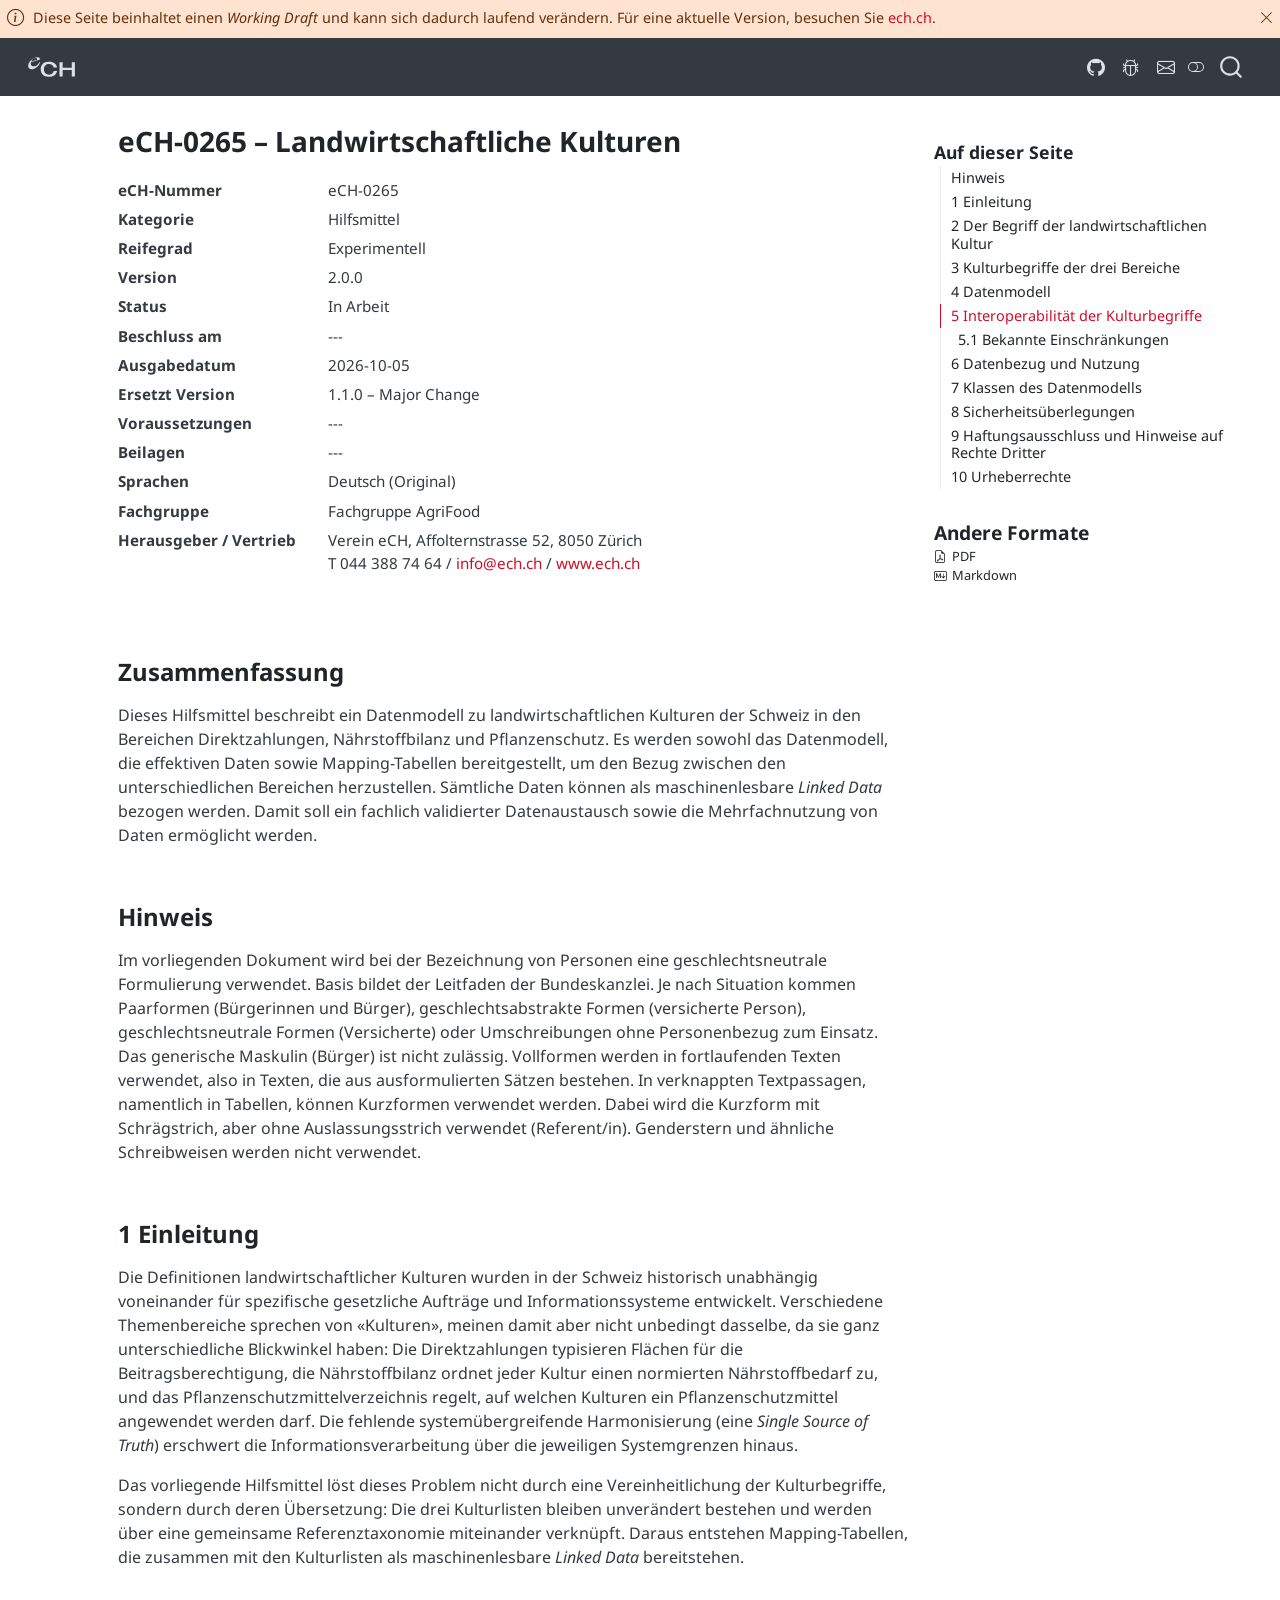
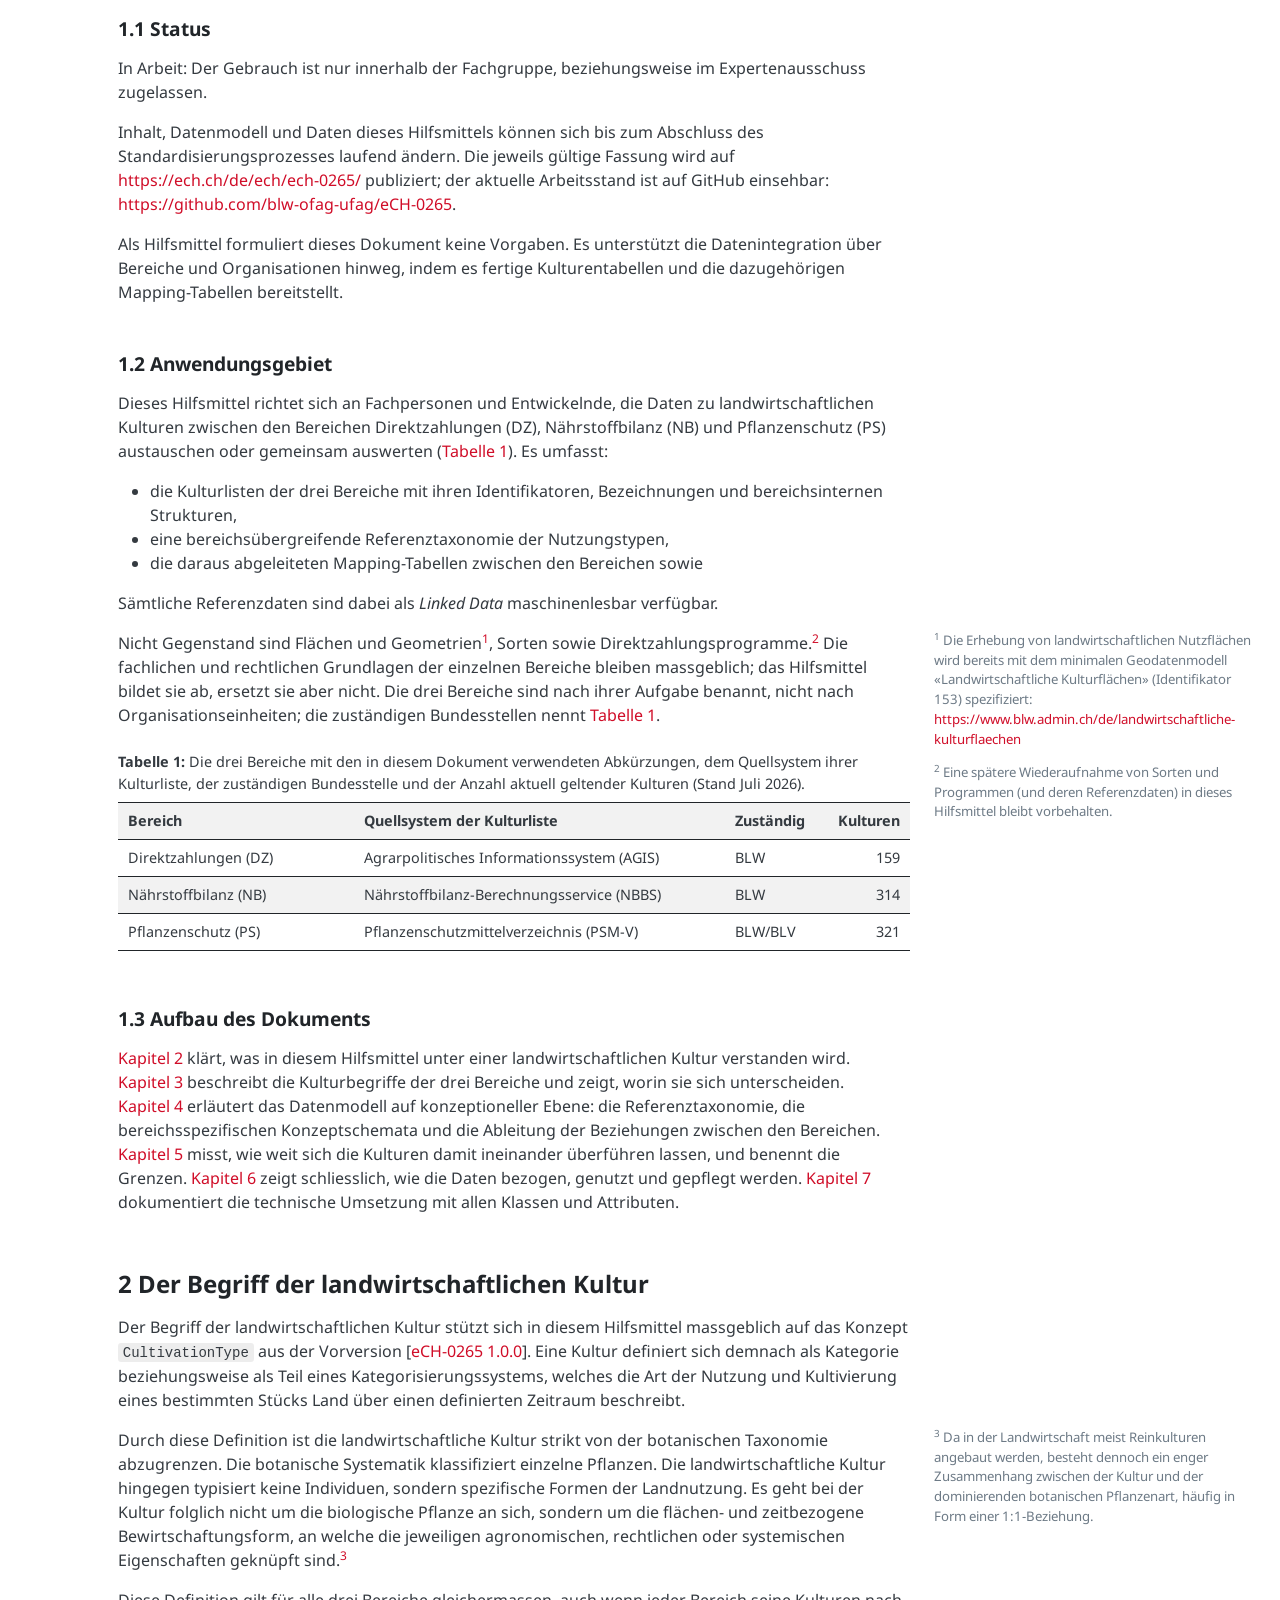
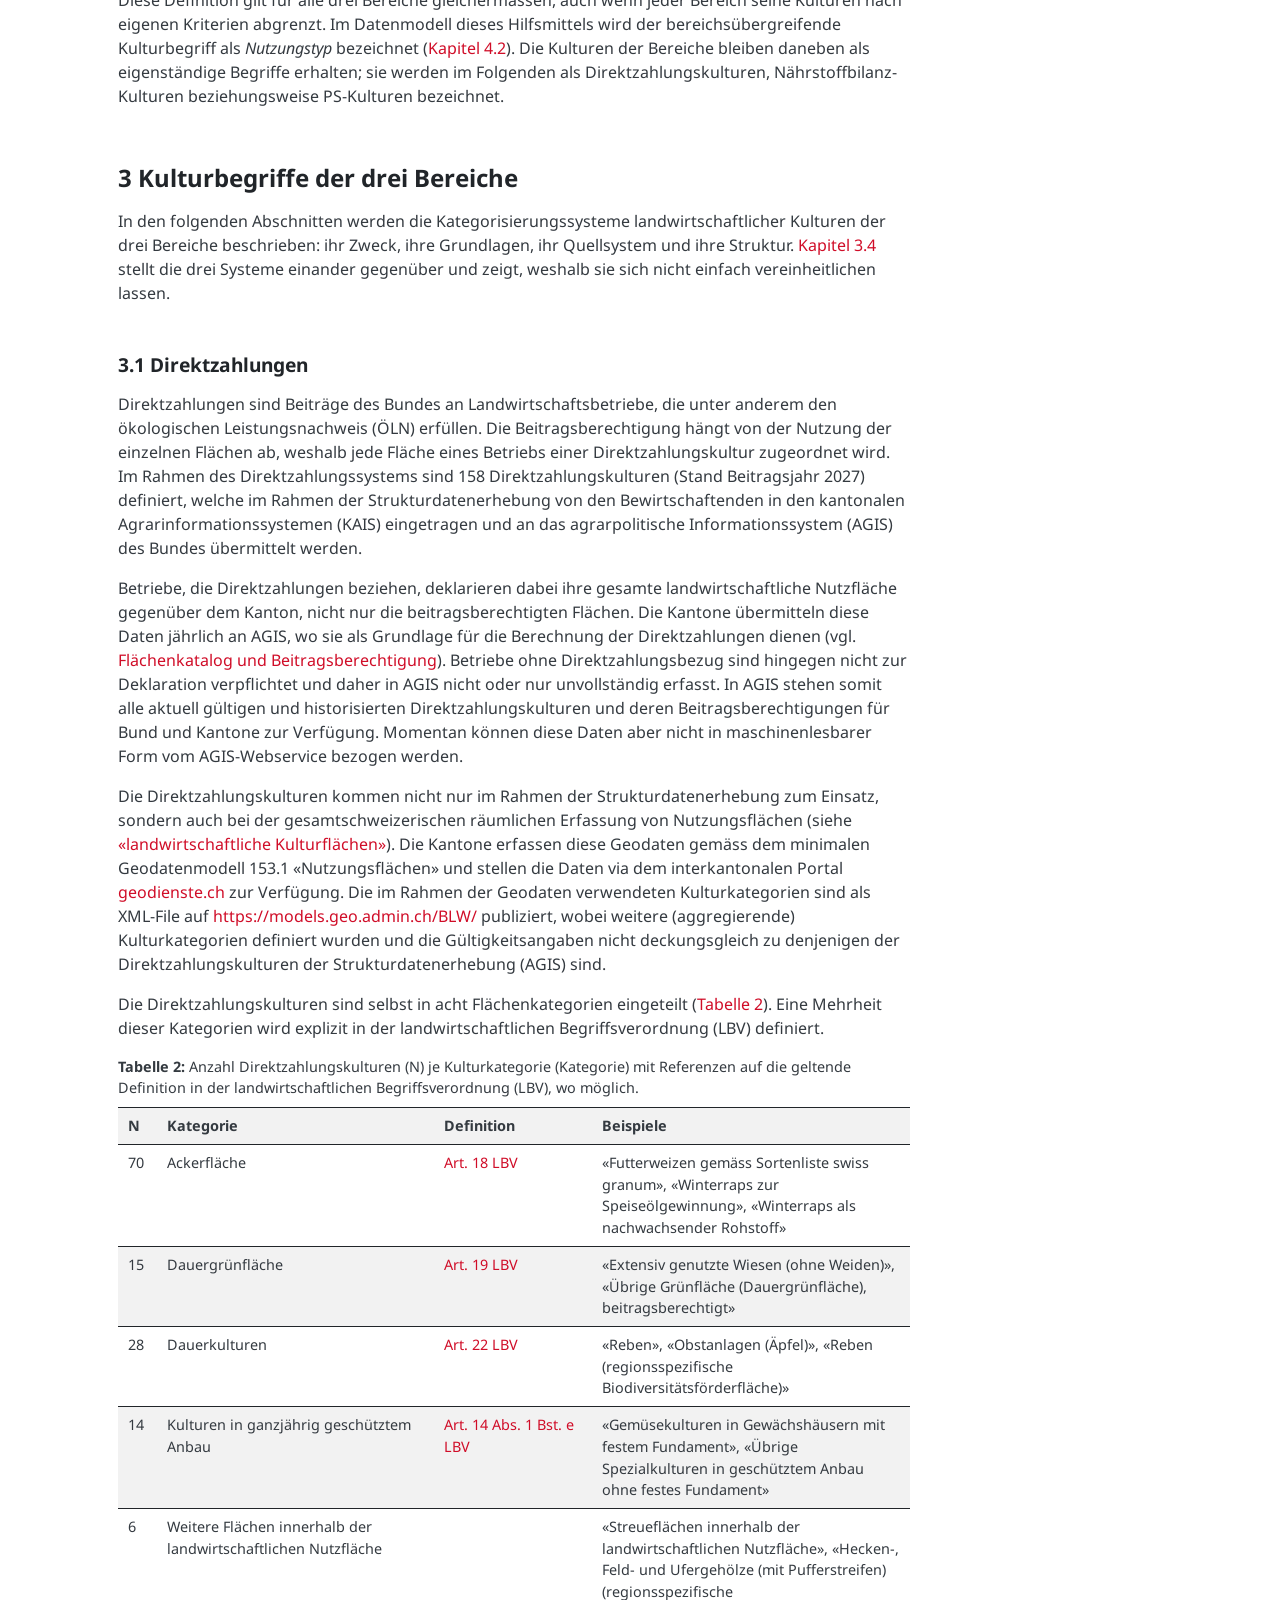
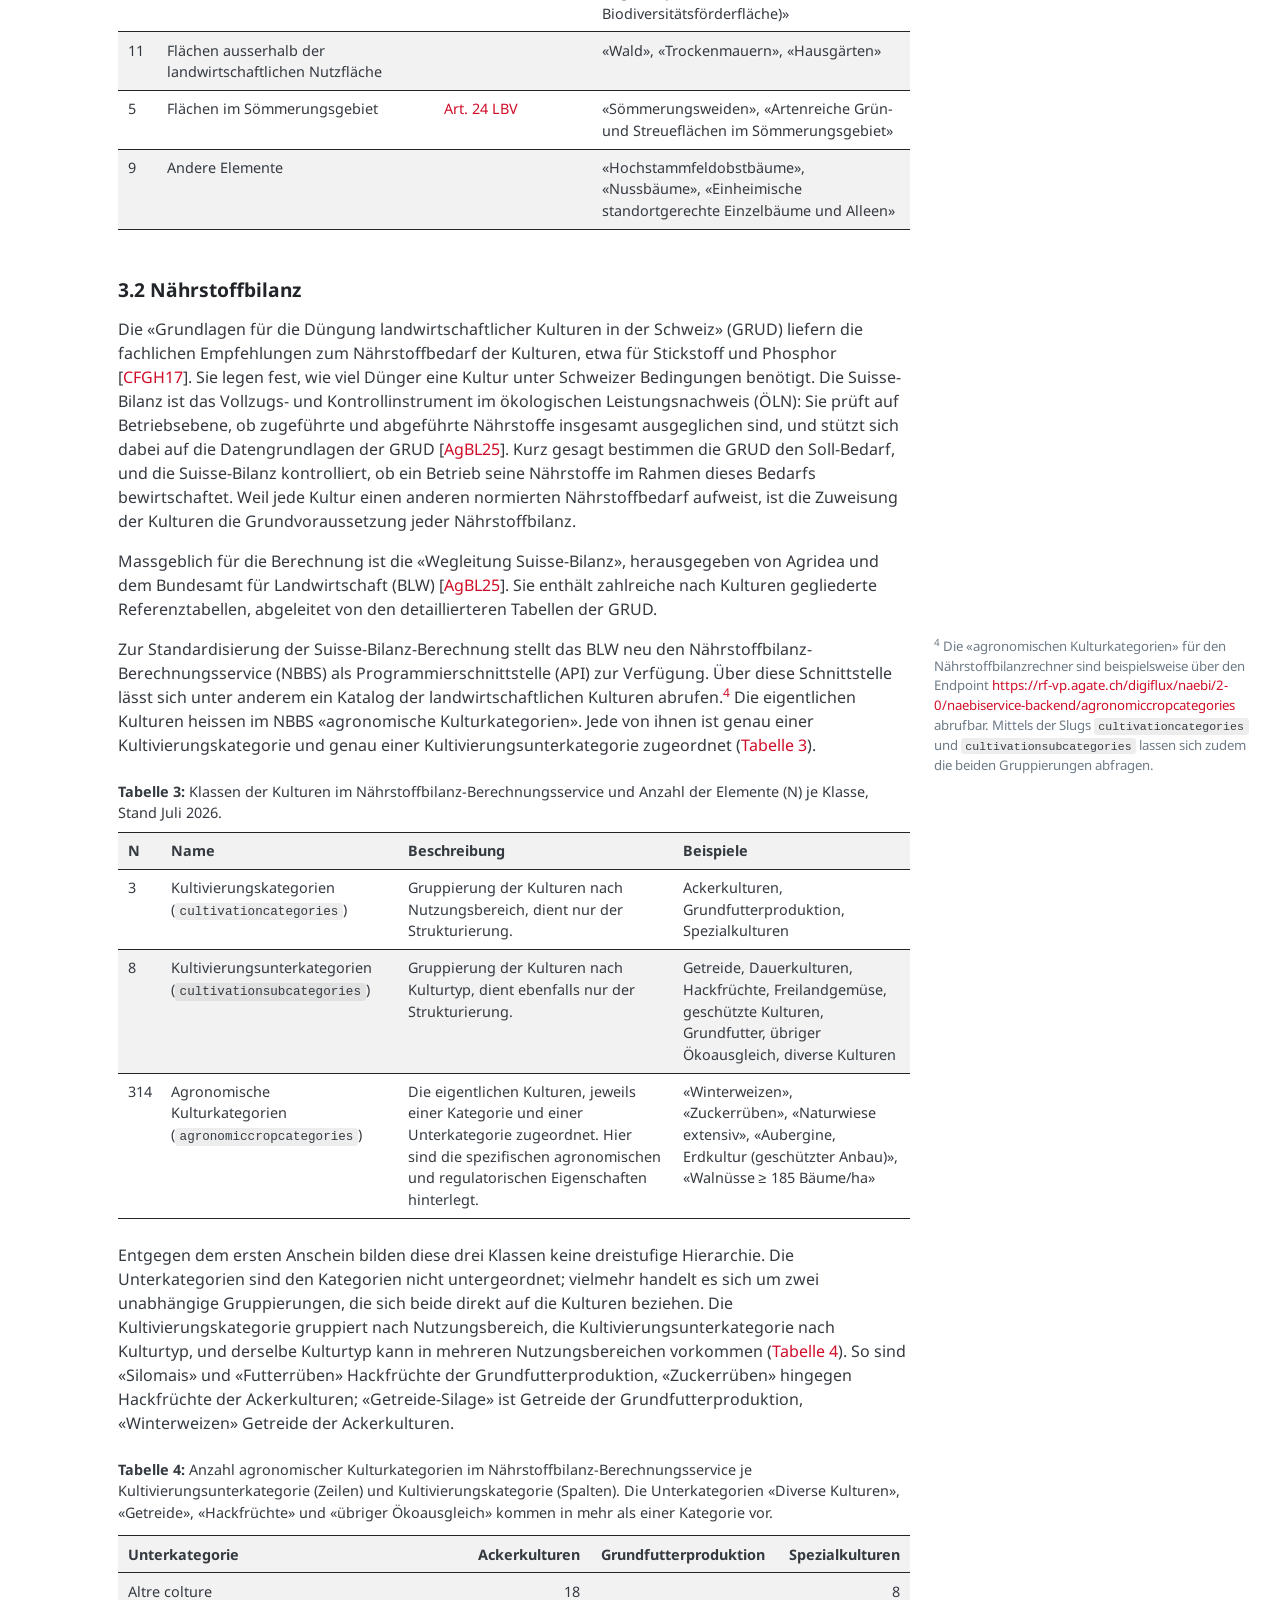
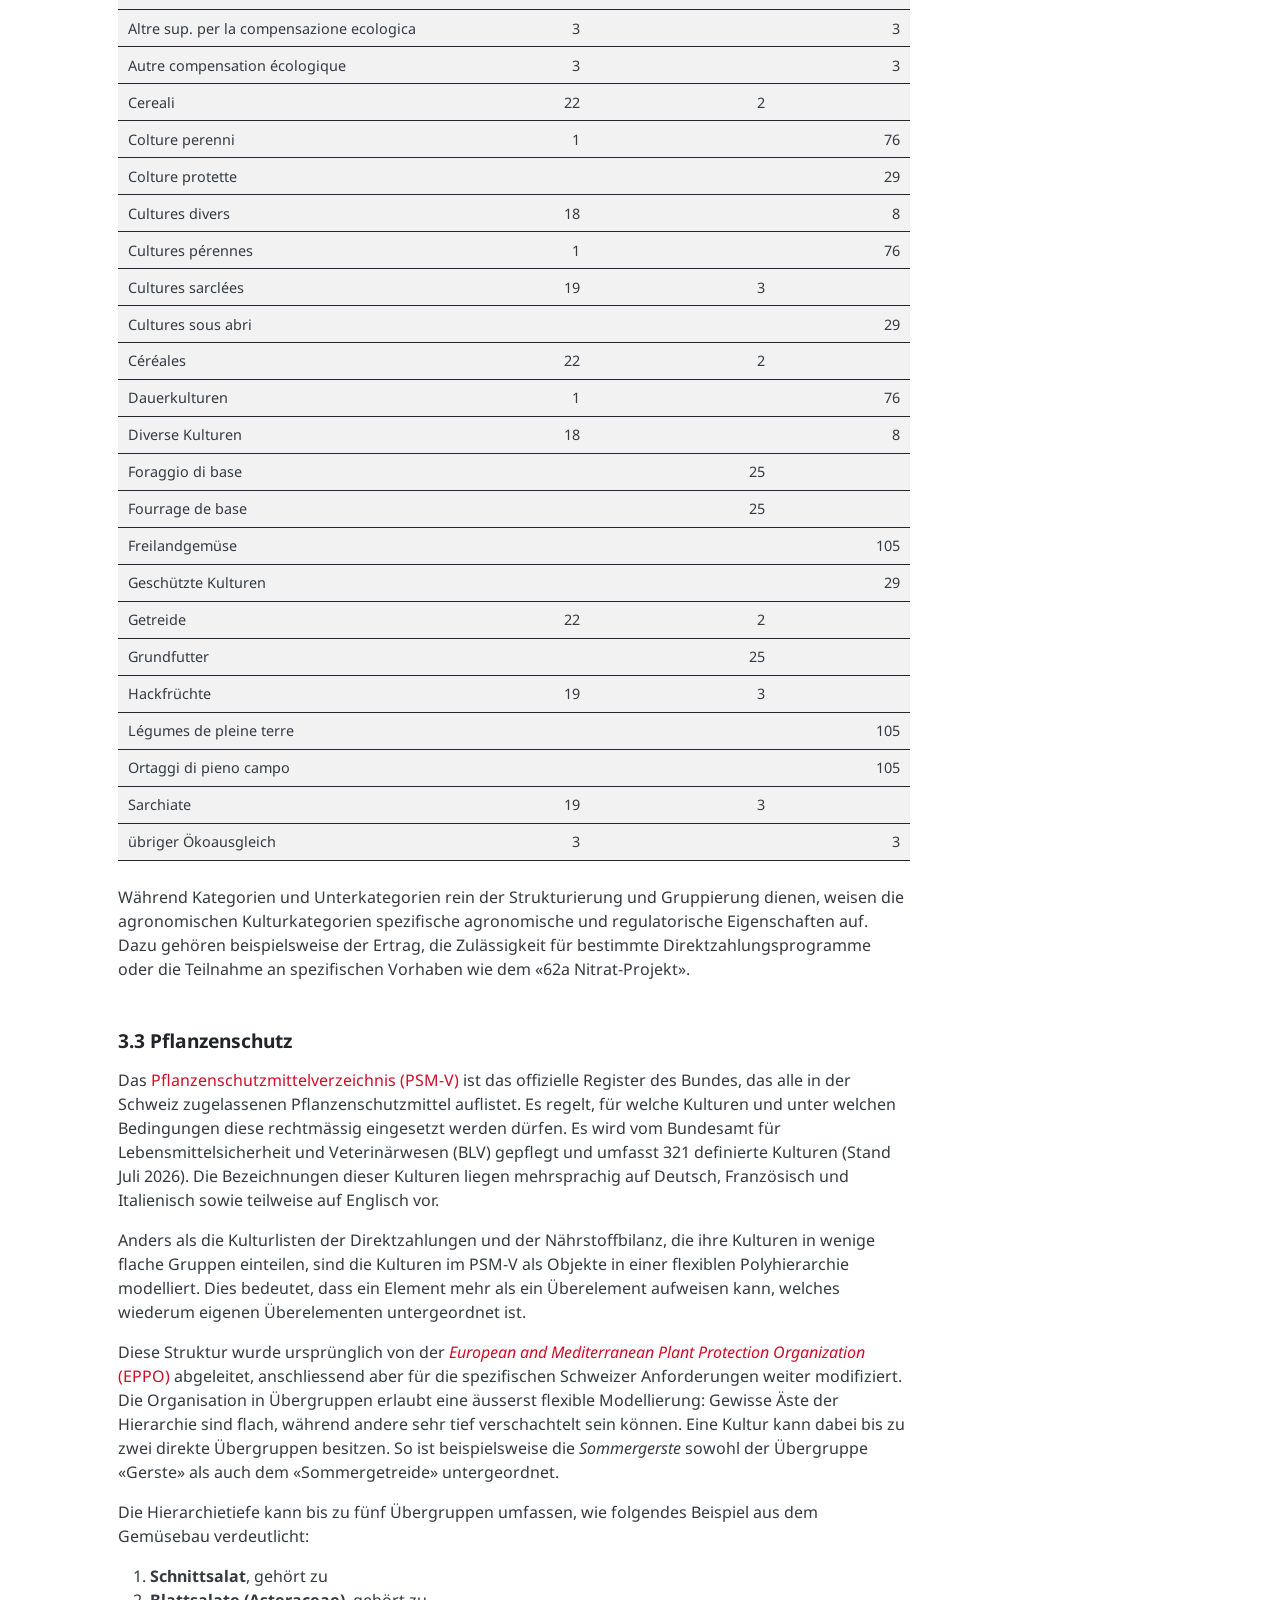
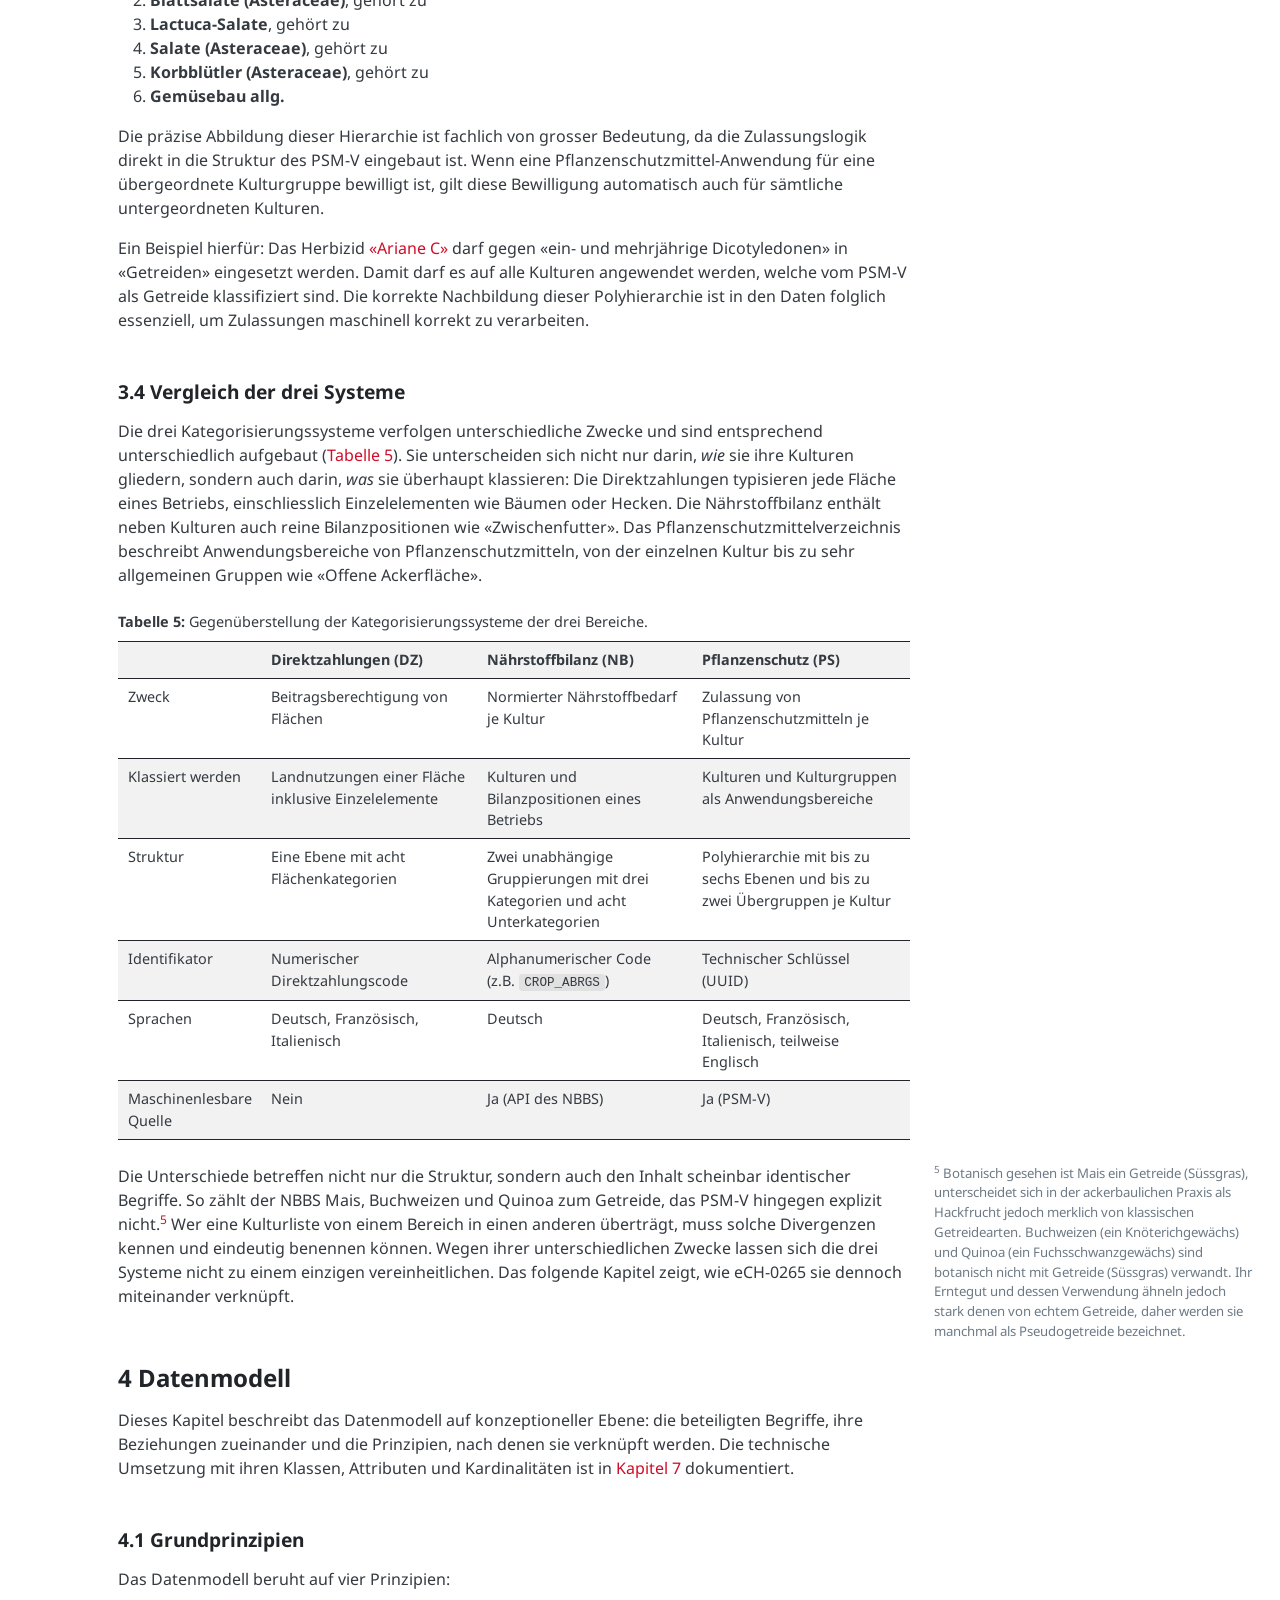
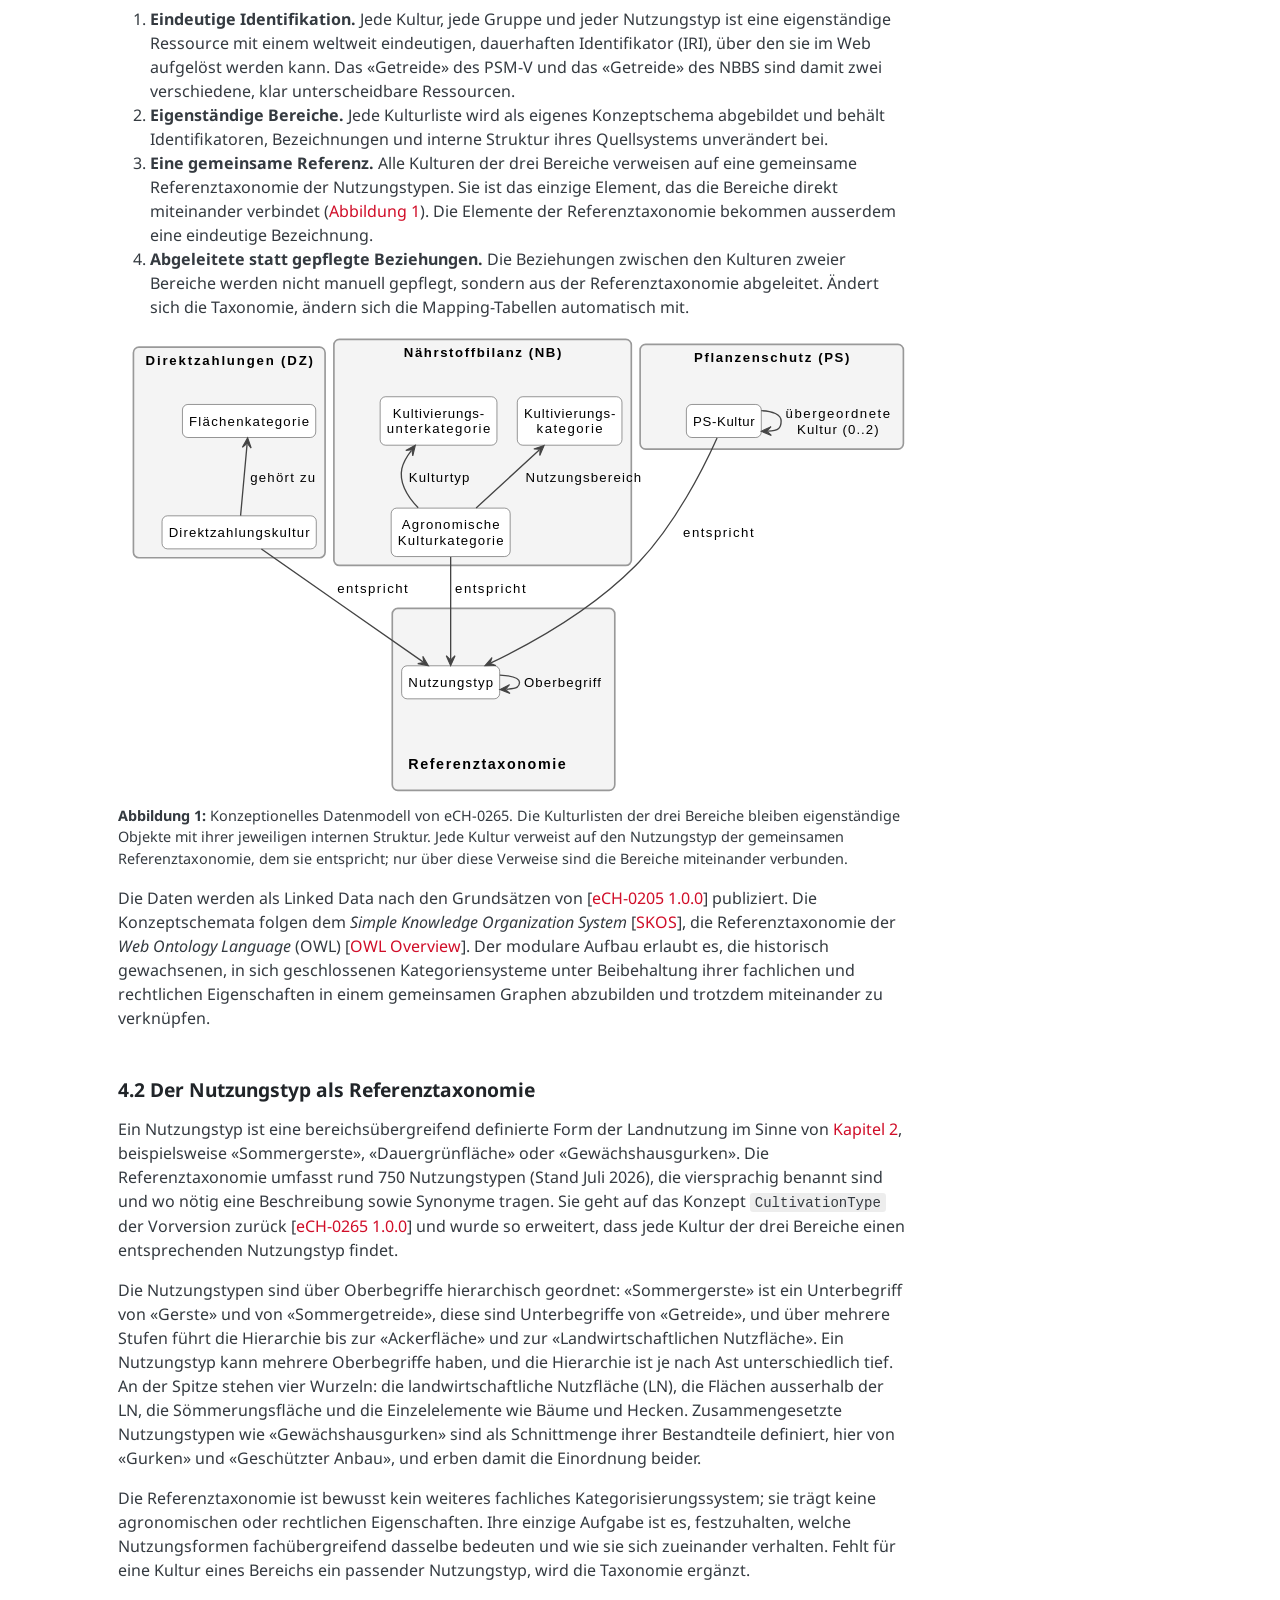
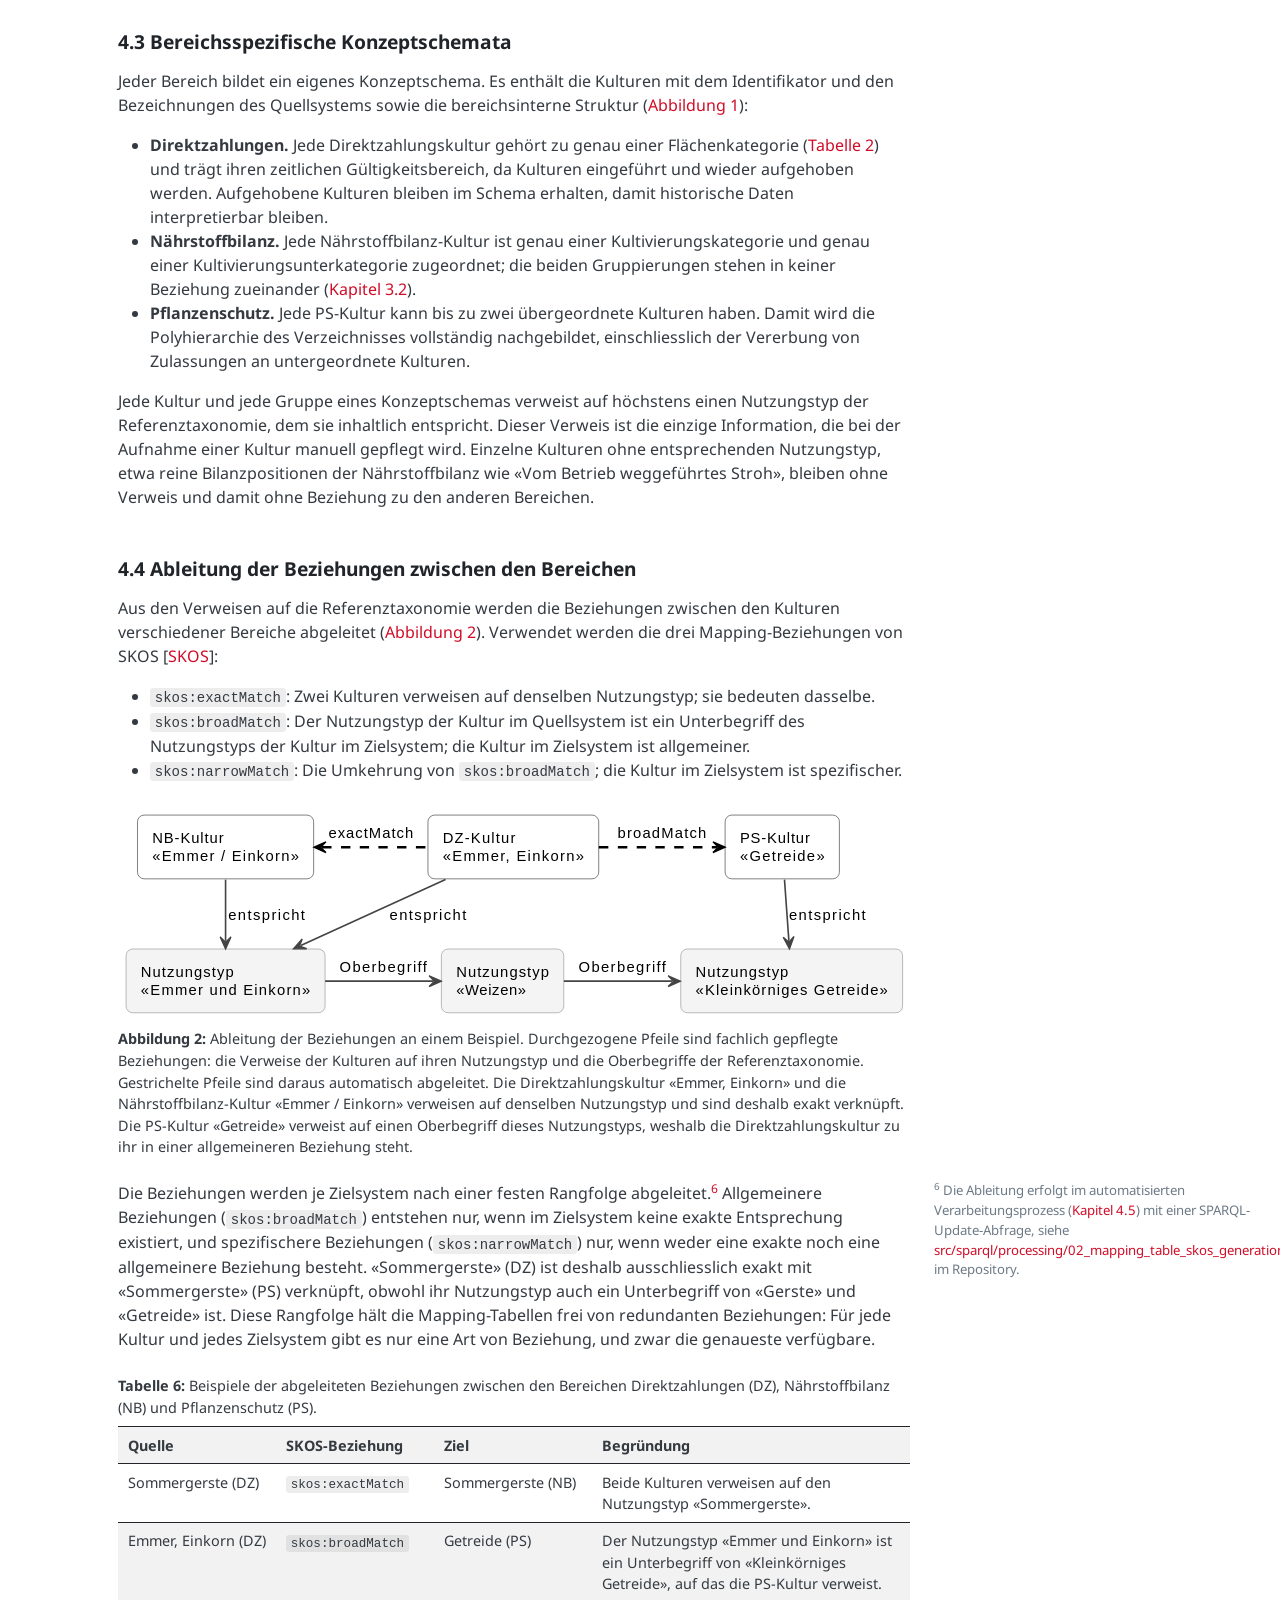
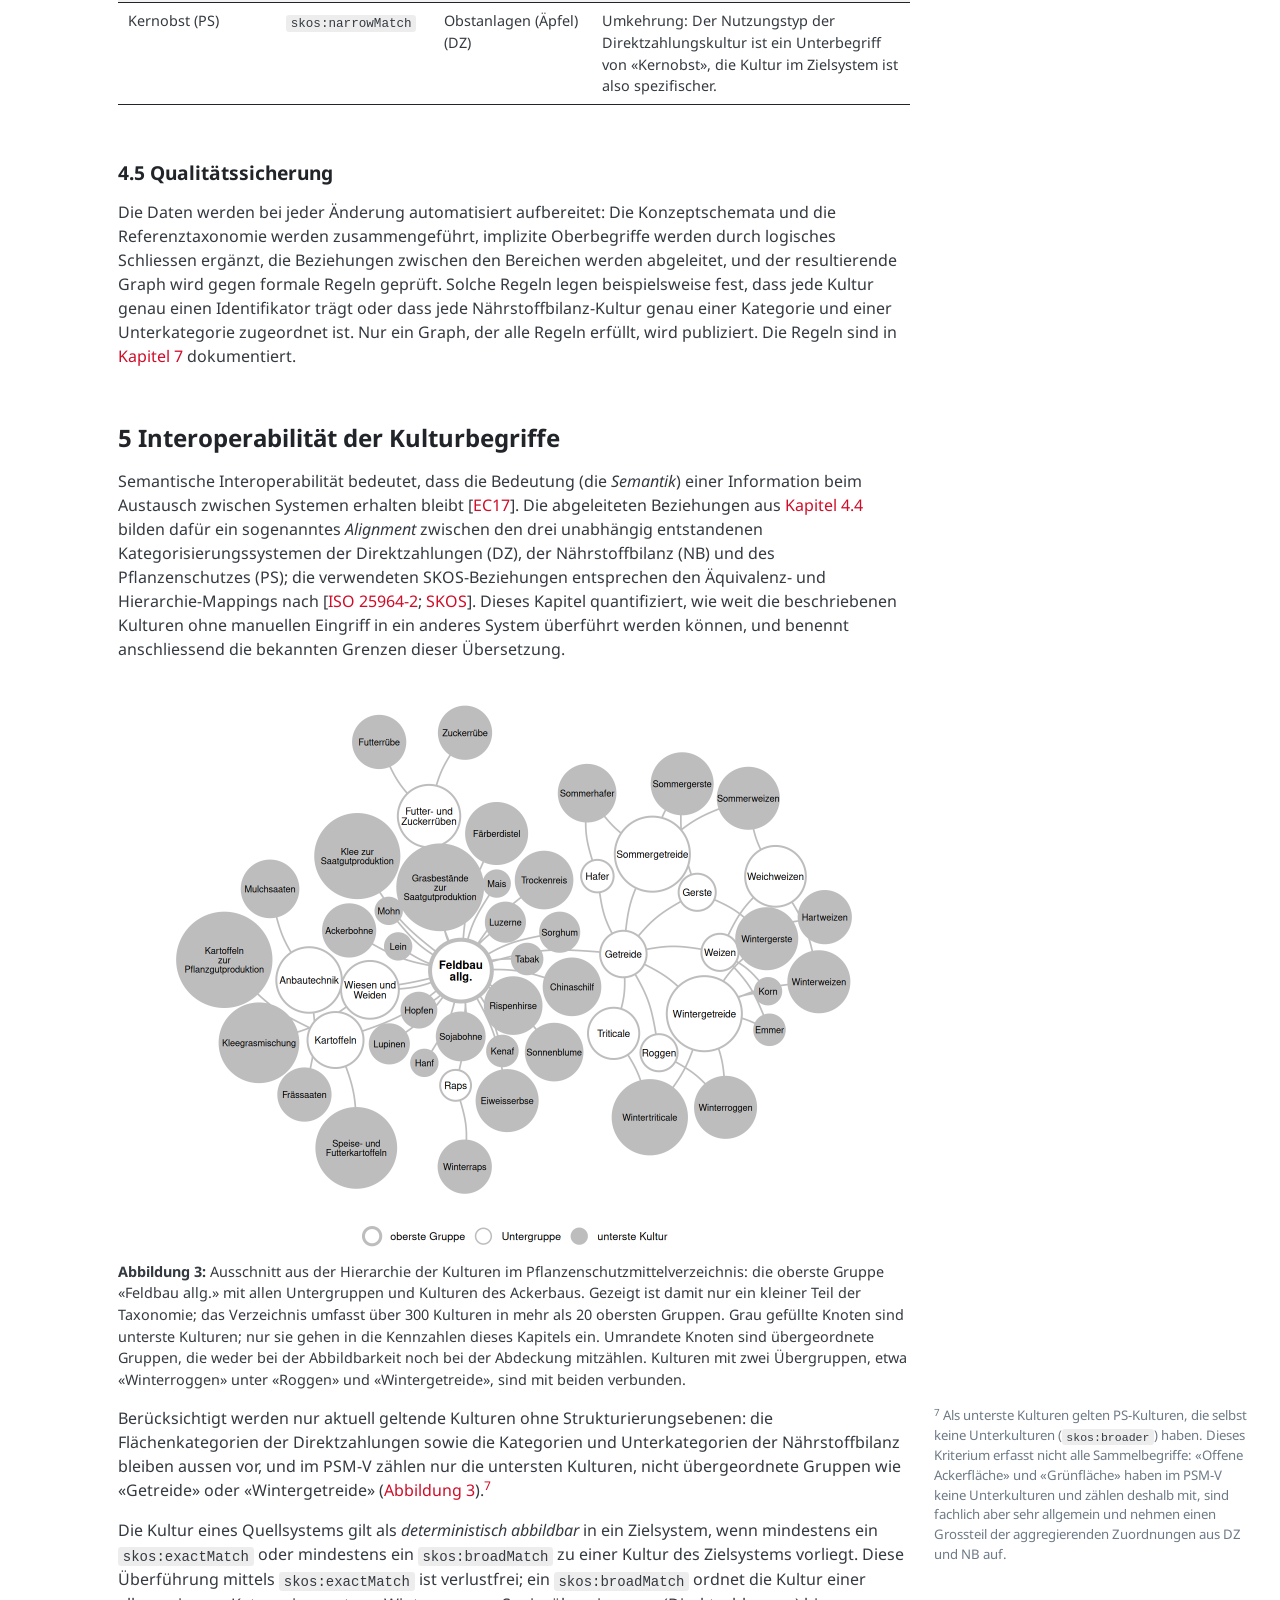
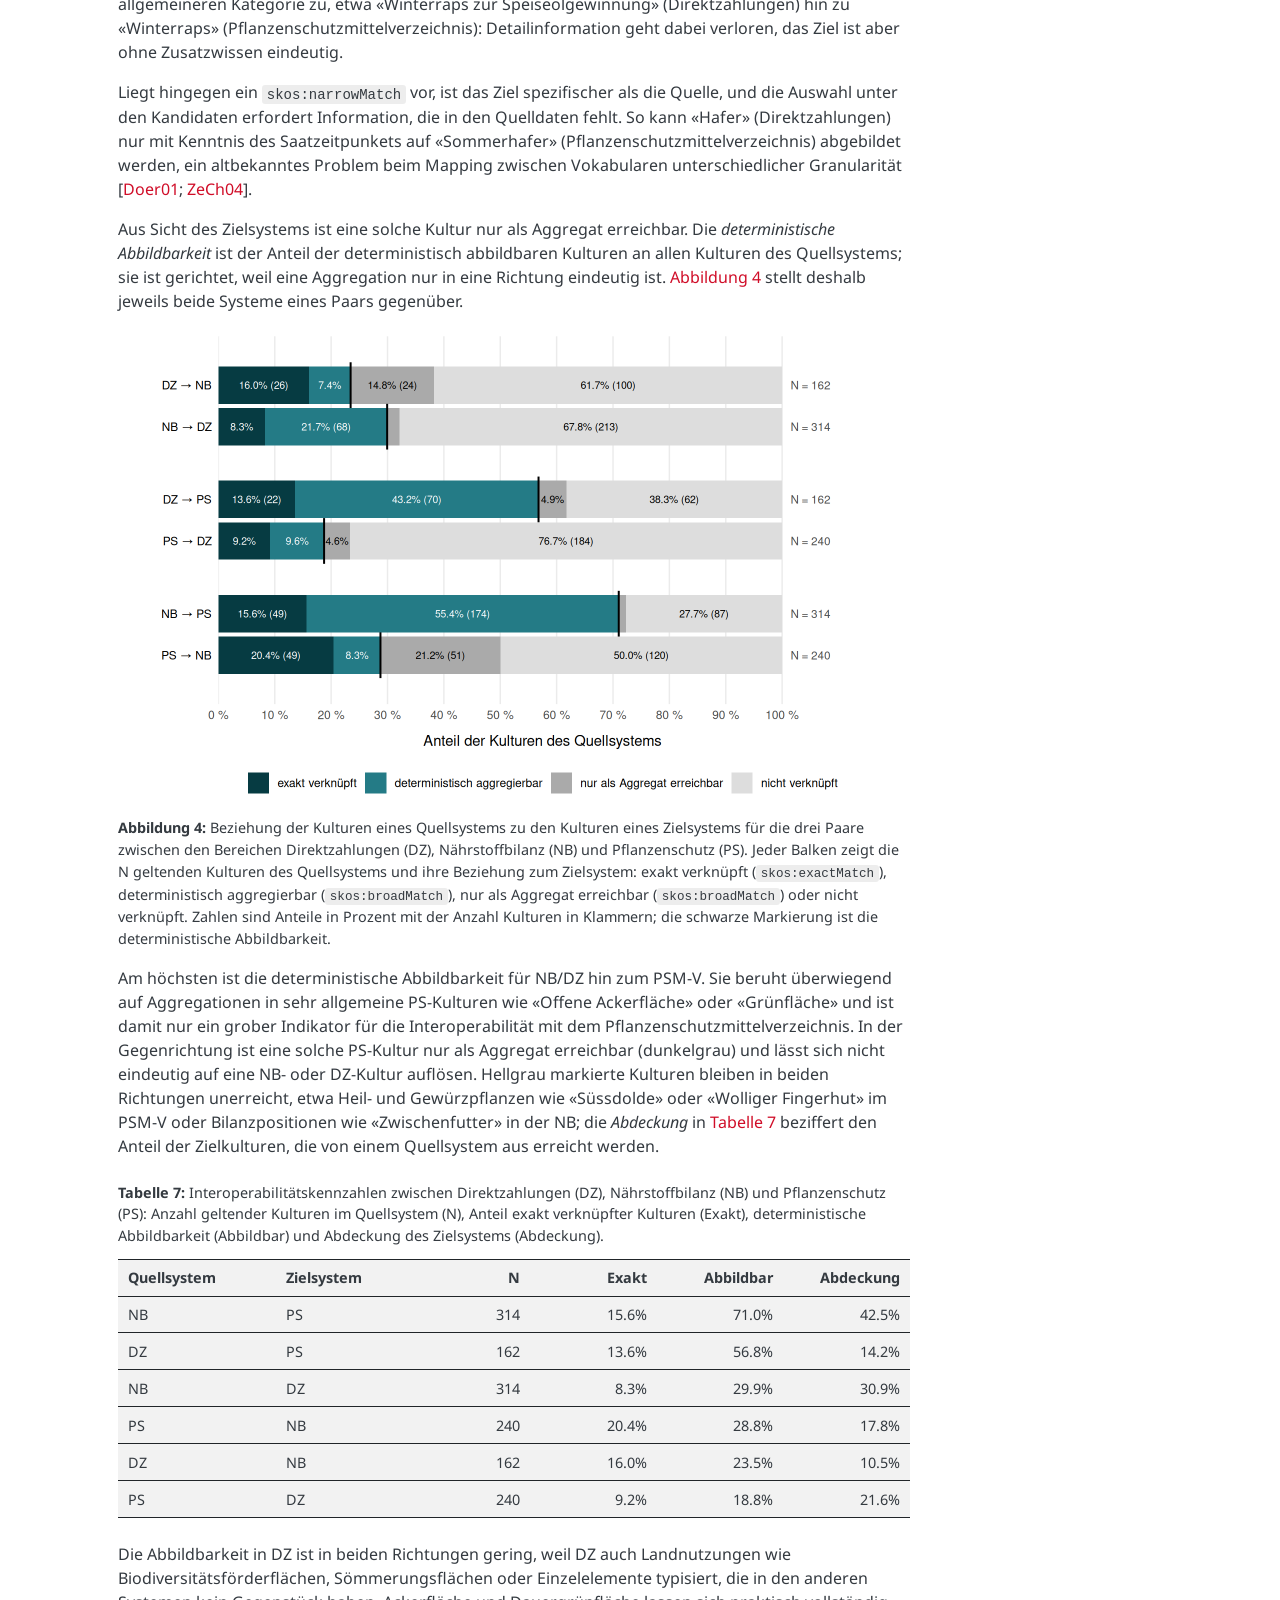
==== commit 5e194df1: "deploy: 0d2b22761477046d47c07c3ea8ab49c2879d5b3a" ====
--- a/de/index.html
+++ b/de/index.html
@@ -616,7 +616,7 @@
 <p>In den folgenden Abschnitten werden die Kategorisierungssysteme landwirtschaftlicher Kulturen der drei Bereiche beschrieben: ihr Zweck, ihre Grundlagen, ihr Quellsystem und ihre Struktur. <a href="#sec-comparison" class="quarto-xref">Kapitel&nbsp;3.4</a> stellt die drei Systeme einander gegenüber und zeigt, weshalb sie sich nicht einfach vereinheitlichen lassen.</p>
 <section id="sec-direct-payments" class="level2" data-number="3.1">
 <h2 data-number="3.1" class="anchored" data-anchor-id="sec-direct-payments"><span class="header-section-number">3.1</span> Direktzahlungen</h2>
-<p>Direktzahlungen sind Beiträge des Bundes an Landwirtschaftsbetriebe, die unter anderem den ökologischen Leistungsnachweis (ÖLN) erfüllen. Die Beitragsberechtigung hängt von der Nutzung der einzelnen Flächen ab, weshalb jede Fläche eines Betriebs einer Direktzahlungskultur zugeordnet wird. Im Rahmen des Direktzahlungssystems sind 159 Direktzahlungskulturen (Stand Juli 2026) definiert, welche im Rahmen der Strukturdatenerhebung von den Bewirtschaftenden in den kantonalen Agrarinformationssystemen (KAIS) eingetragen und an das agrarpolitische Informationssystem (AGIS) des Bundes übermittelt werden.</p>
+<p>Direktzahlungen sind Beiträge des Bundes an Landwirtschaftsbetriebe, die unter anderem den ökologischen Leistungsnachweis (ÖLN) erfüllen. Die Beitragsberechtigung hängt von der Nutzung der einzelnen Flächen ab, weshalb jede Fläche eines Betriebs einer Direktzahlungskultur zugeordnet wird. Im Rahmen des Direktzahlungssystems sind 158 Direktzahlungskulturen (Stand Beitragsjahr 2027) definiert, welche im Rahmen der Strukturdatenerhebung von den Bewirtschaftenden in den kantonalen Agrarinformationssystemen (KAIS) eingetragen und an das agrarpolitische Informationssystem (AGIS) des Bundes übermittelt werden.</p>
 <p>Betriebe, die Direktzahlungen beziehen, deklarieren dabei ihre gesamte landwirtschaftliche Nutzfläche gegenüber dem Kanton, nicht nur die beitragsberechtigten Flächen. Die Kantone übermitteln diese Daten jährlich an AGIS, wo sie als Grundlage für die Berechnung der Direktzahlungen dienen (vgl. <a href="https://www.blw.admin.ch/dam/fr/sd-web/QYLa6wGfdK8G/2026%20Merkblatt%20Nr.%206.2%20Fl%C3%A4chenkatalog%20und%20Beitragsberechtigung.pdf">Flächenkatalog und Beitragsberechtigung</a>). Betriebe ohne Direktzahlungsbezug sind hingegen nicht zur Deklaration verpflichtet und daher in AGIS nicht oder nur unvollständig erfasst. In AGIS stehen somit alle aktuell gültigen und historisierten Direktzahlungskulturen und deren Beitragsberechtigungen für Bund und Kantone zur Verfügung. Momentan können diese Daten aber nicht in maschinenlesbarer Form vom AGIS-Webservice bezogen werden.</p>
 <p>Die Direktzahlungskulturen kommen nicht nur im Rahmen der Strukturdatenerhebung zum Einsatz, sondern auch bei der gesamtschweizerischen räumlichen Erfassung von Nutzungsflächen (siehe <a href="https://www.blw.admin.ch/de/landwirtschaftliche-kulturflaechen">«landwirtschaftliche Kulturflächen»</a>). Die Kantone erfassen diese Geodaten gemäss dem minimalen Geodatenmodell 153.1 «Nutzungsflächen» und stellen die Daten via dem interkantonalen Portal <a href="https://geodienste.ch/">geodienste.ch</a> zur Verfügung. Die im Rahmen der Geodaten verwendeten Kulturkategorien sind als XML-File auf <a href="https://models.geo.admin.ch/BLW/" class="uri">https://models.geo.admin.ch/BLW/</a> publiziert, wobei weitere (aggregierende) Kulturkategorien definiert wurden und die Gültigkeitsangaben nicht deckungsgleich zu denjenigen der Direktzahlungskulturen der Strukturdatenerhebung (AGIS) sind.</p>
 <p>Die Direktzahlungskulturen sind selbst in acht Flächenkategorien eingeteilt (<a href="#tbl-directpaymentcrops-categories" class="quarto-xref">Tabelle&nbsp;2</a>). Eine Mehrheit dieser Kategorien wird explizit in der landwirtschaftlichen Begriffsverordnung (LBV) definiert.</p>
@@ -643,7 +643,7 @@
 </thead>
 <tbody>
 <tr class="odd">
-<td style="text-align: left;">72</td>
+<td style="text-align: left;">70</td>
 <td style="text-align: left;">Ackerfläche</td>
 <td style="text-align: left;"><a href="https://www.fedlex.admin.ch/eli/cc/1999/13/de#art_18">Art. 18 LBV</a></td>
 <td style="text-align: left;">«Futterweizen gemäss Sortenliste swiss granum», «Winterraps zur Speiseölgewinnung», «Winterraps als nachwachsender Rohstoff»</td>
@@ -655,7 +655,7 @@
 <td style="text-align: left;">«Extensiv genutzte Wiesen (ohne Weiden)», «Übrige Grünfläche (Dauergrünfläche), beitragsberechtigt»</td>
 </tr>
 <tr class="odd">
-<td style="text-align: left;">27</td>
+<td style="text-align: left;">28</td>
 <td style="text-align: left;">Dauerkulturen</td>
 <td style="text-align: left;"><a href="https://www.fedlex.admin.ch/eli/cc/1999/13/de#art_22">Art. 22 LBV</a></td>
 <td style="text-align: left;">«Reben», «Obstanlagen (Äpfel)», «Reben (regionsspezifische Biodiversitätsförderfläche)»</td>
@@ -1195,9 +1195,9 @@
 <tr class="even">
 <td style="text-align: left;">DZ</td>
 <td style="text-align: left;">PS</td>
-<td style="text-align: right;">160</td>
-<td style="text-align: right;">13.8%</td>
-<td style="text-align: right;">56.9%</td>
+<td style="text-align: right;">162</td>
+<td style="text-align: right;">13.6%</td>
+<td style="text-align: right;">56.8%</td>
 <td style="text-align: right;">14.2%</td>
 </tr>
 <tr class="odd">
@@ -1206,7 +1206,7 @@
 <td style="text-align: right;">314</td>
 <td style="text-align: right;">8.3%</td>
 <td style="text-align: right;">29.9%</td>
-<td style="text-align: right;">31.2%</td>
+<td style="text-align: right;">30.9%</td>
 </tr>
 <tr class="even">
 <td style="text-align: left;">PS</td>
@@ -1219,9 +1219,9 @@
 <tr class="odd">
 <td style="text-align: left;">DZ</td>
 <td style="text-align: left;">NB</td>
-<td style="text-align: right;">160</td>
-<td style="text-align: right;">16.2%</td>
-<td style="text-align: right;">23.8%</td>
+<td style="text-align: right;">162</td>
+<td style="text-align: right;">16.0%</td>
+<td style="text-align: right;">23.5%</td>
 <td style="text-align: right;">10.5%</td>
 </tr>
 <tr class="even">
@@ -1229,8 +1229,8 @@
 <td style="text-align: left;">DZ</td>
 <td style="text-align: right;">240</td>
 <td style="text-align: right;">9.2%</td>
-<td style="text-align: right;">18.3%</td>
-<td style="text-align: right;">21.2%</td>
+<td style="text-align: right;">18.8%</td>
+<td style="text-align: right;">21.6%</td>
 </tr>
 </tbody>
 </table>
@@ -1483,7 +1483,7 @@
 </dd>
 <dt>Kennzahlen</dt>
 <dd>
-183 Instanzen mit je 9 bis 17 Tripeln (im Mittel 12.2)
+185 Instanzen mit je 9 bis 17 Tripeln (im Mittel 12.2)
 </dd>
 <dt>Datenzugriff</dt>
 <dd>
@@ -1665,7 +1665,7 @@
 </dd>
 <dt>Kennzahlen</dt>
 <dd>
-757 Instanzen mit je 8 bis 21 Tripeln (im Mittel 8.8)
+759 Instanzen mit je 8 bis 21 Tripeln (im Mittel 8.8)
 </dd>
 <dt>Datenzugriff</dt>
 <dd>
@@ -1830,7 +1830,7 @@
 </dd>
 <dt>Kennzahlen</dt>
 <dd>
-8 Instanzen mit je 9 bis 65 Tripeln (im Mittel 18.1)
+8 Instanzen mit je 9 bis 66 Tripeln (im Mittel 18.2)
 </dd>
 <dt>Datenzugriff</dt>
 <dd>
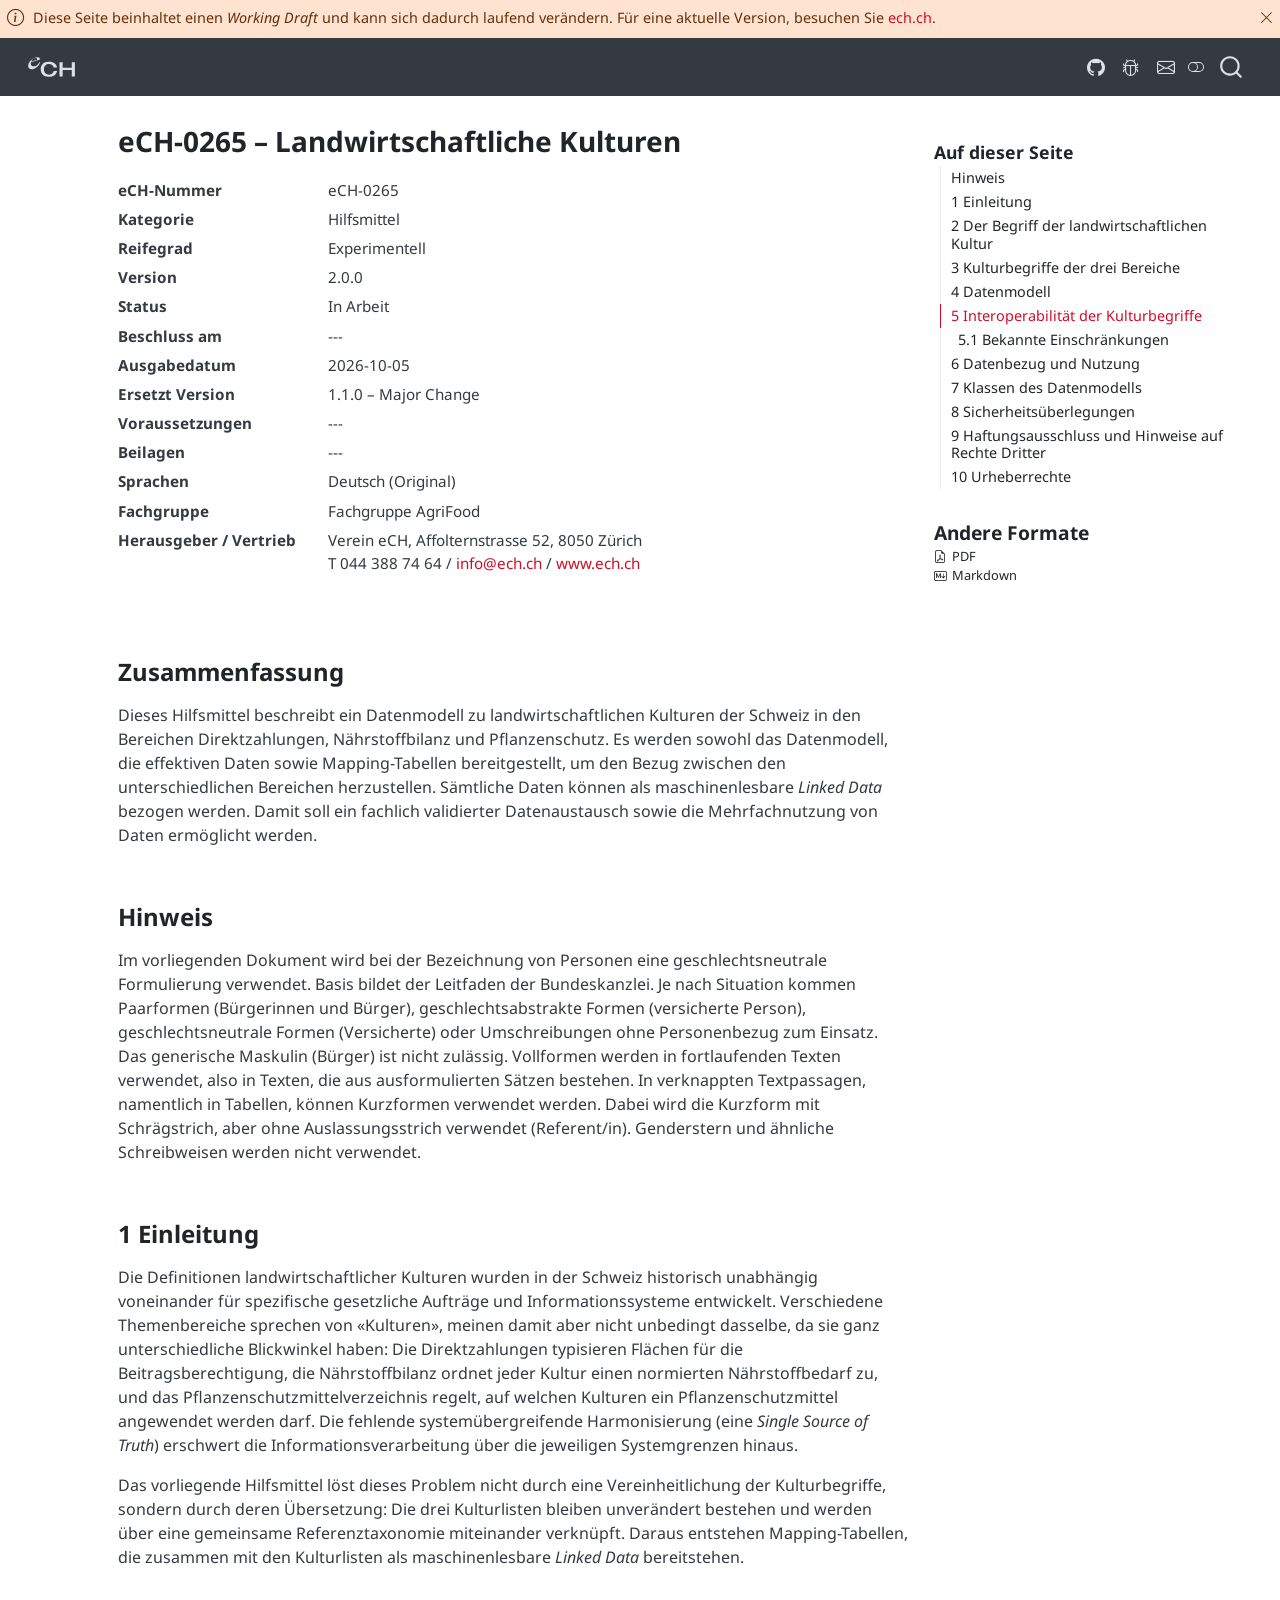
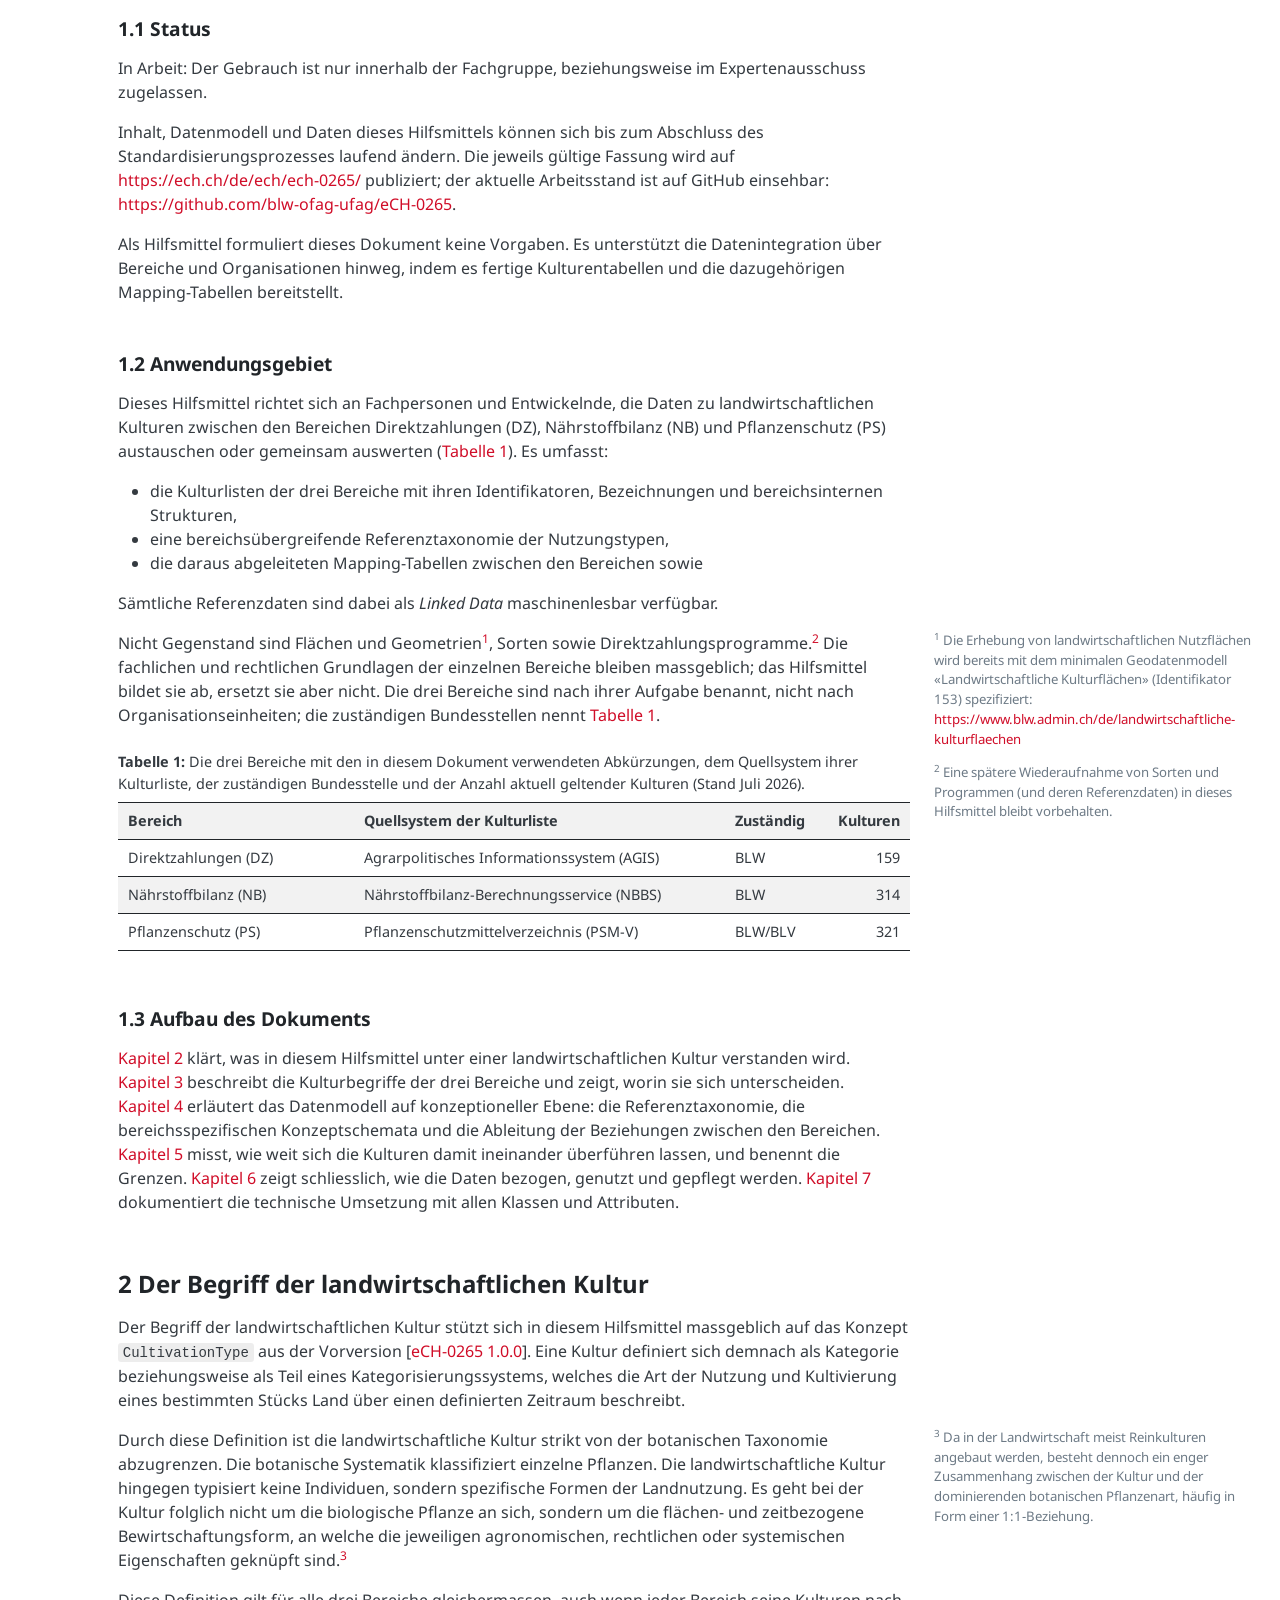
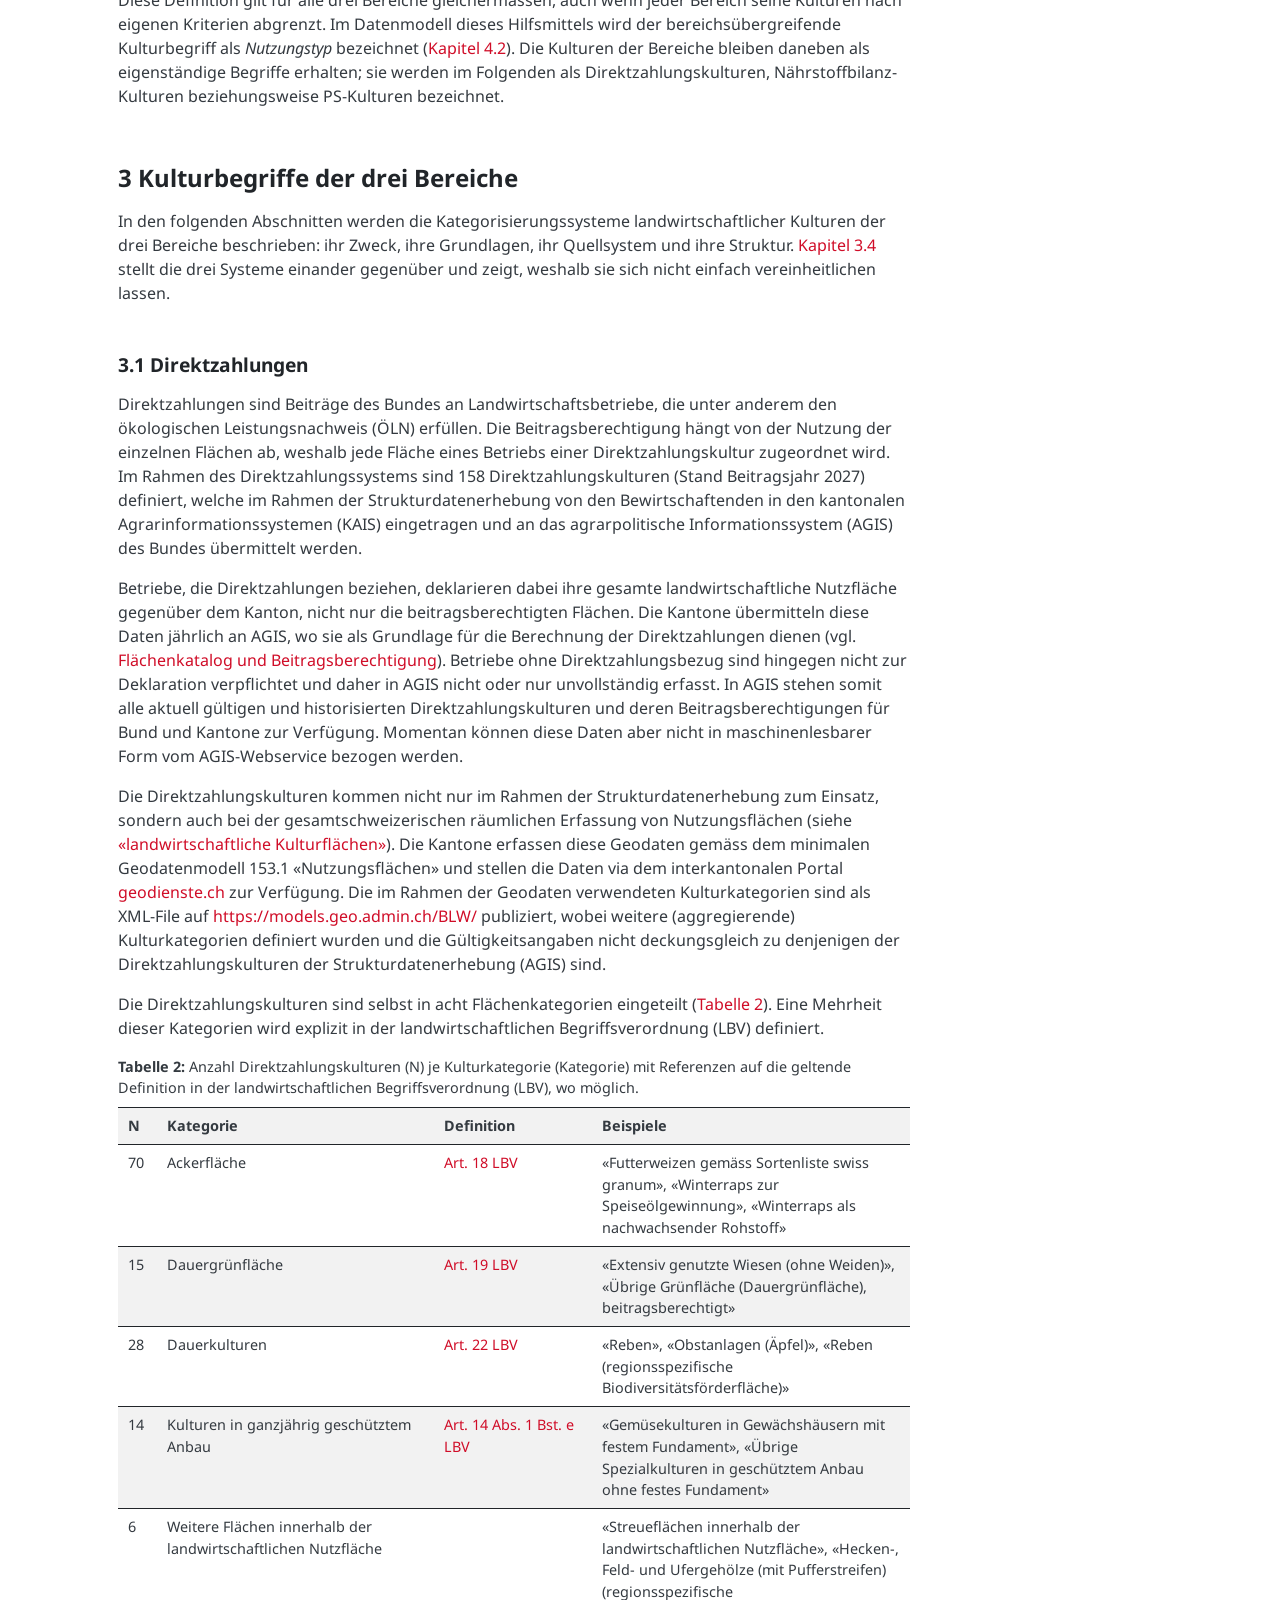
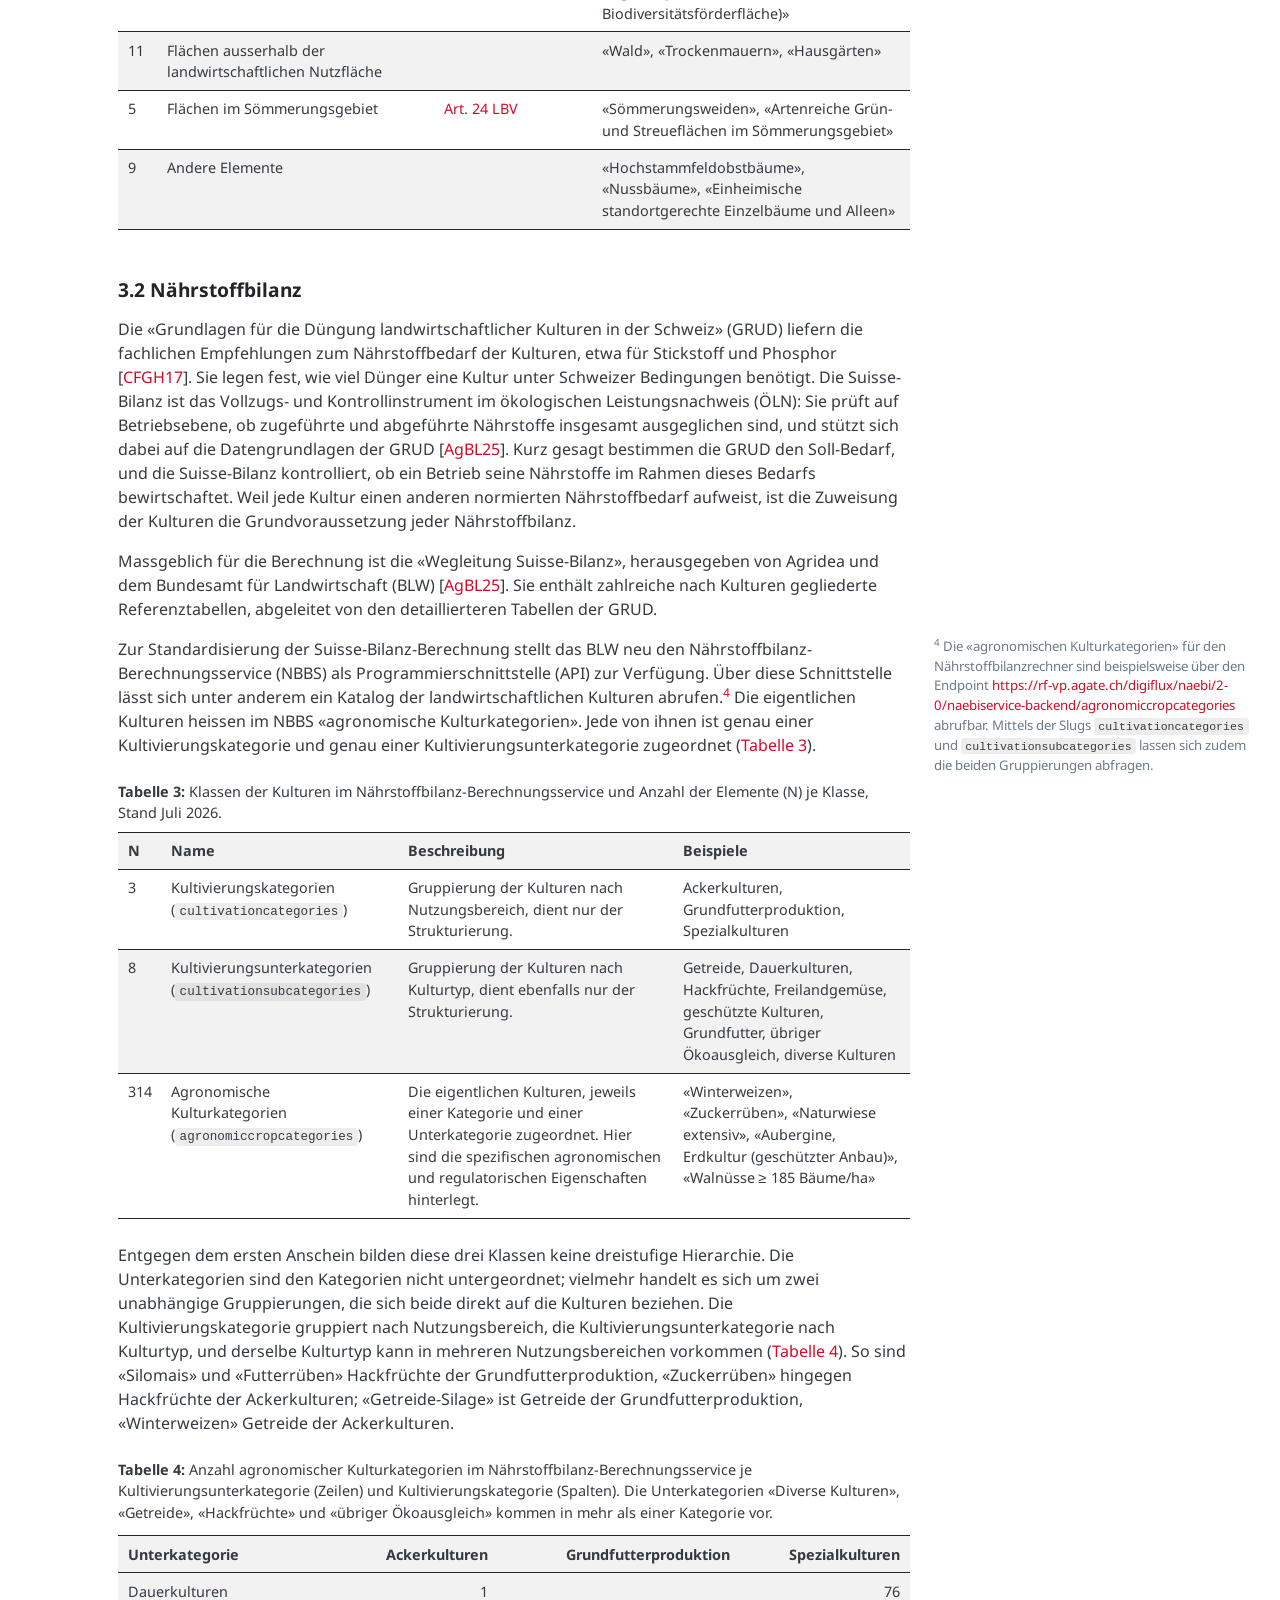
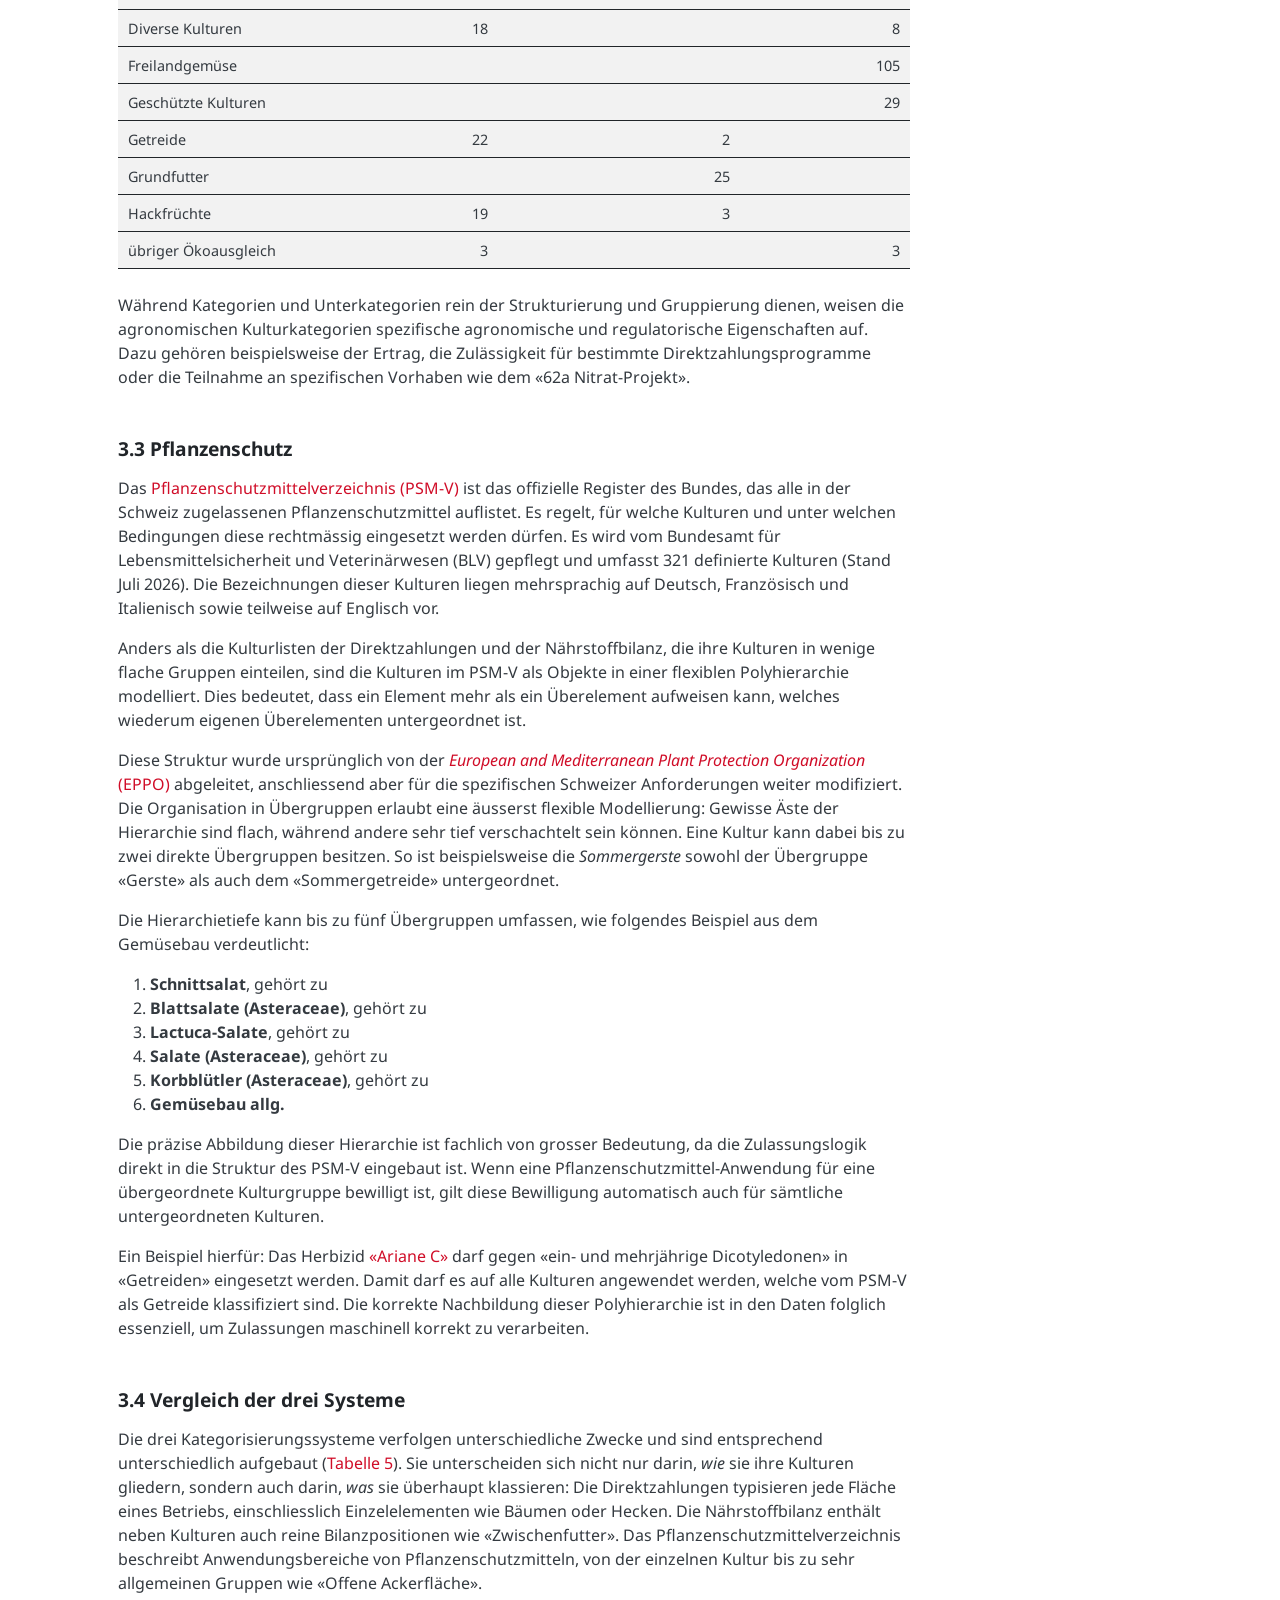
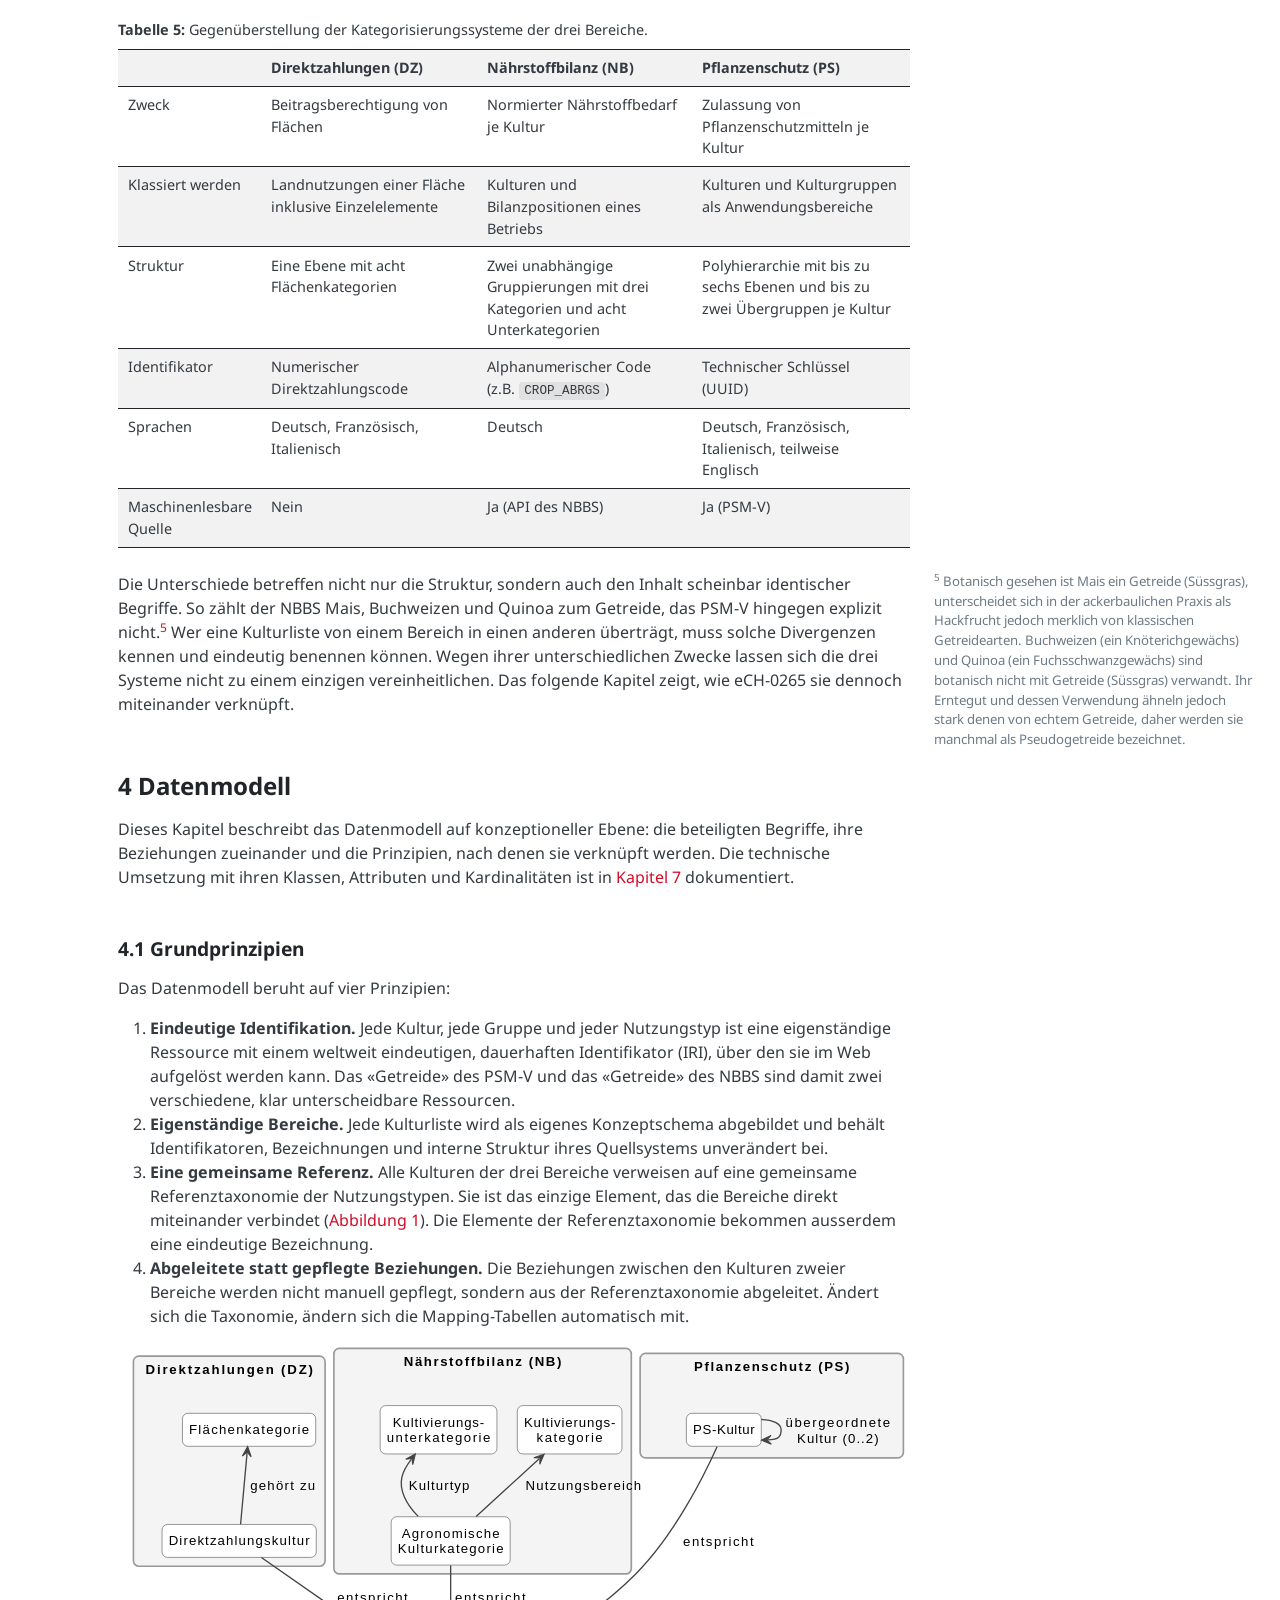
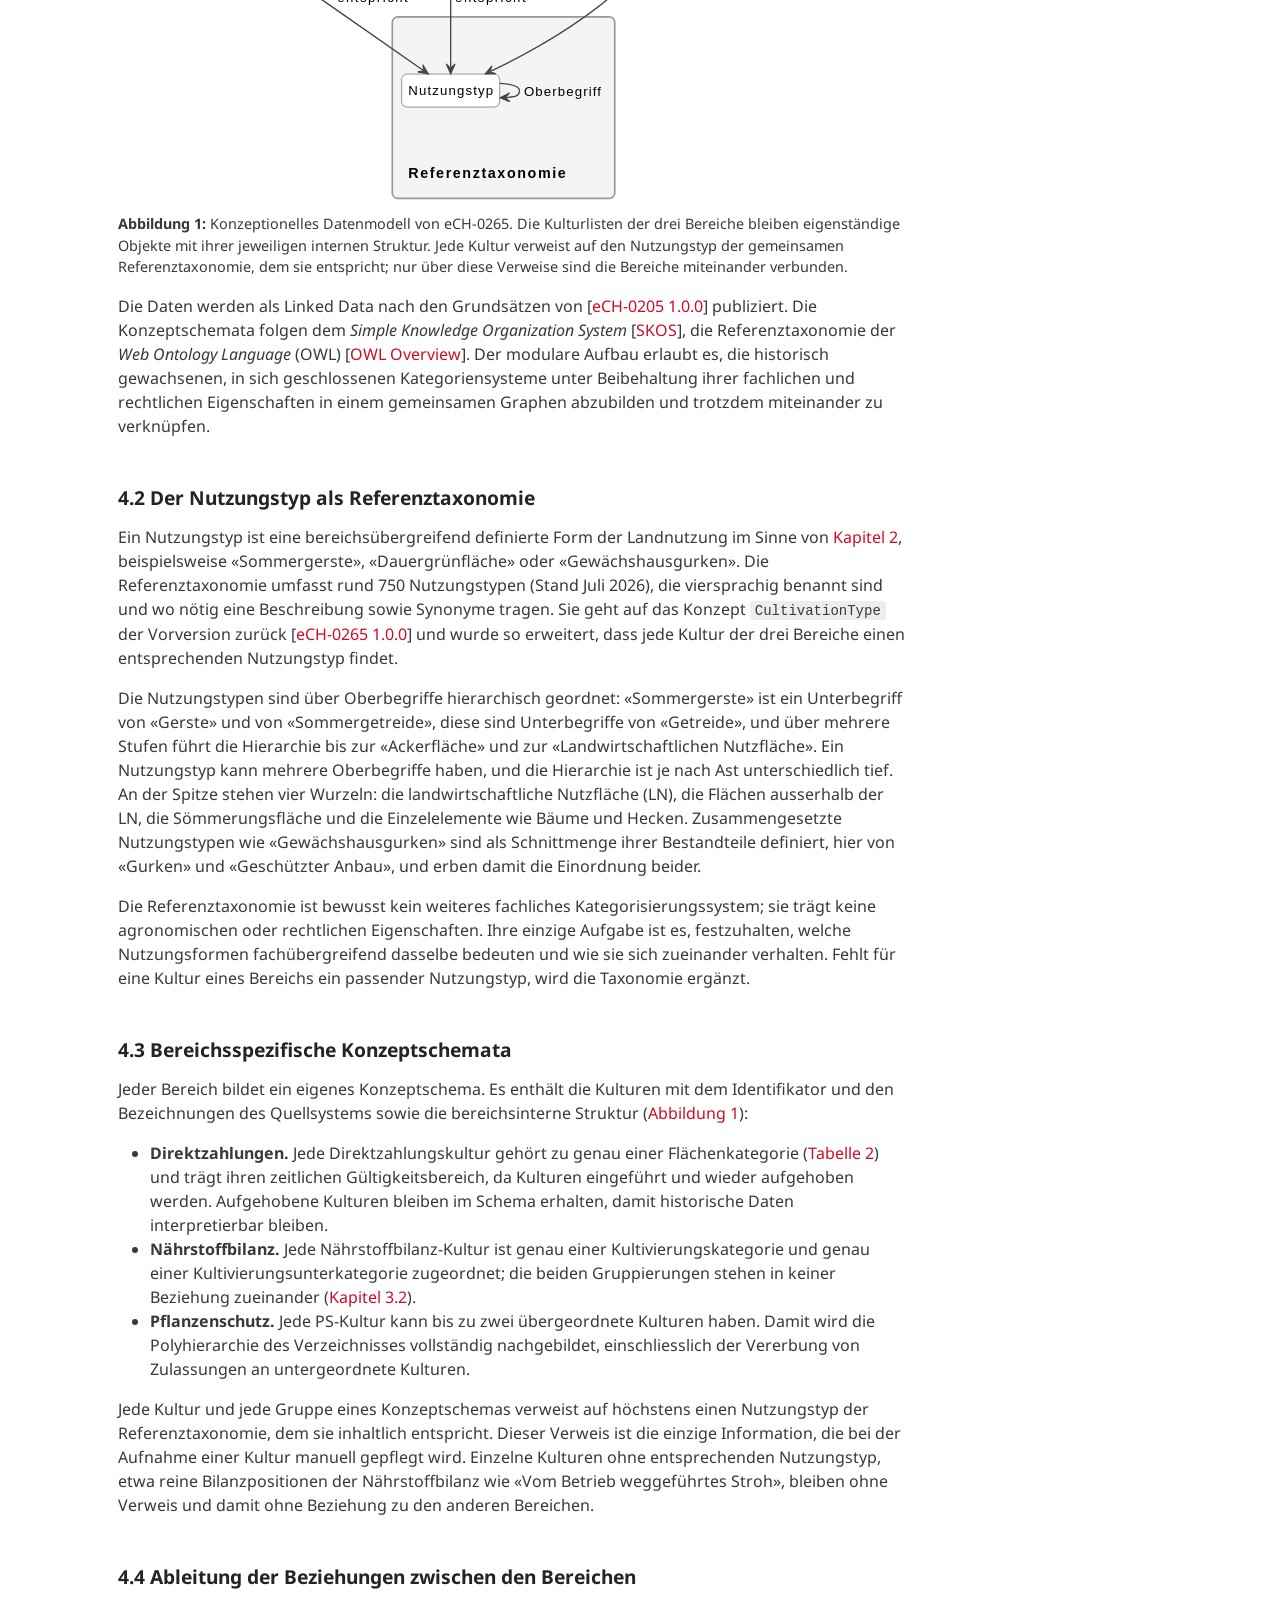
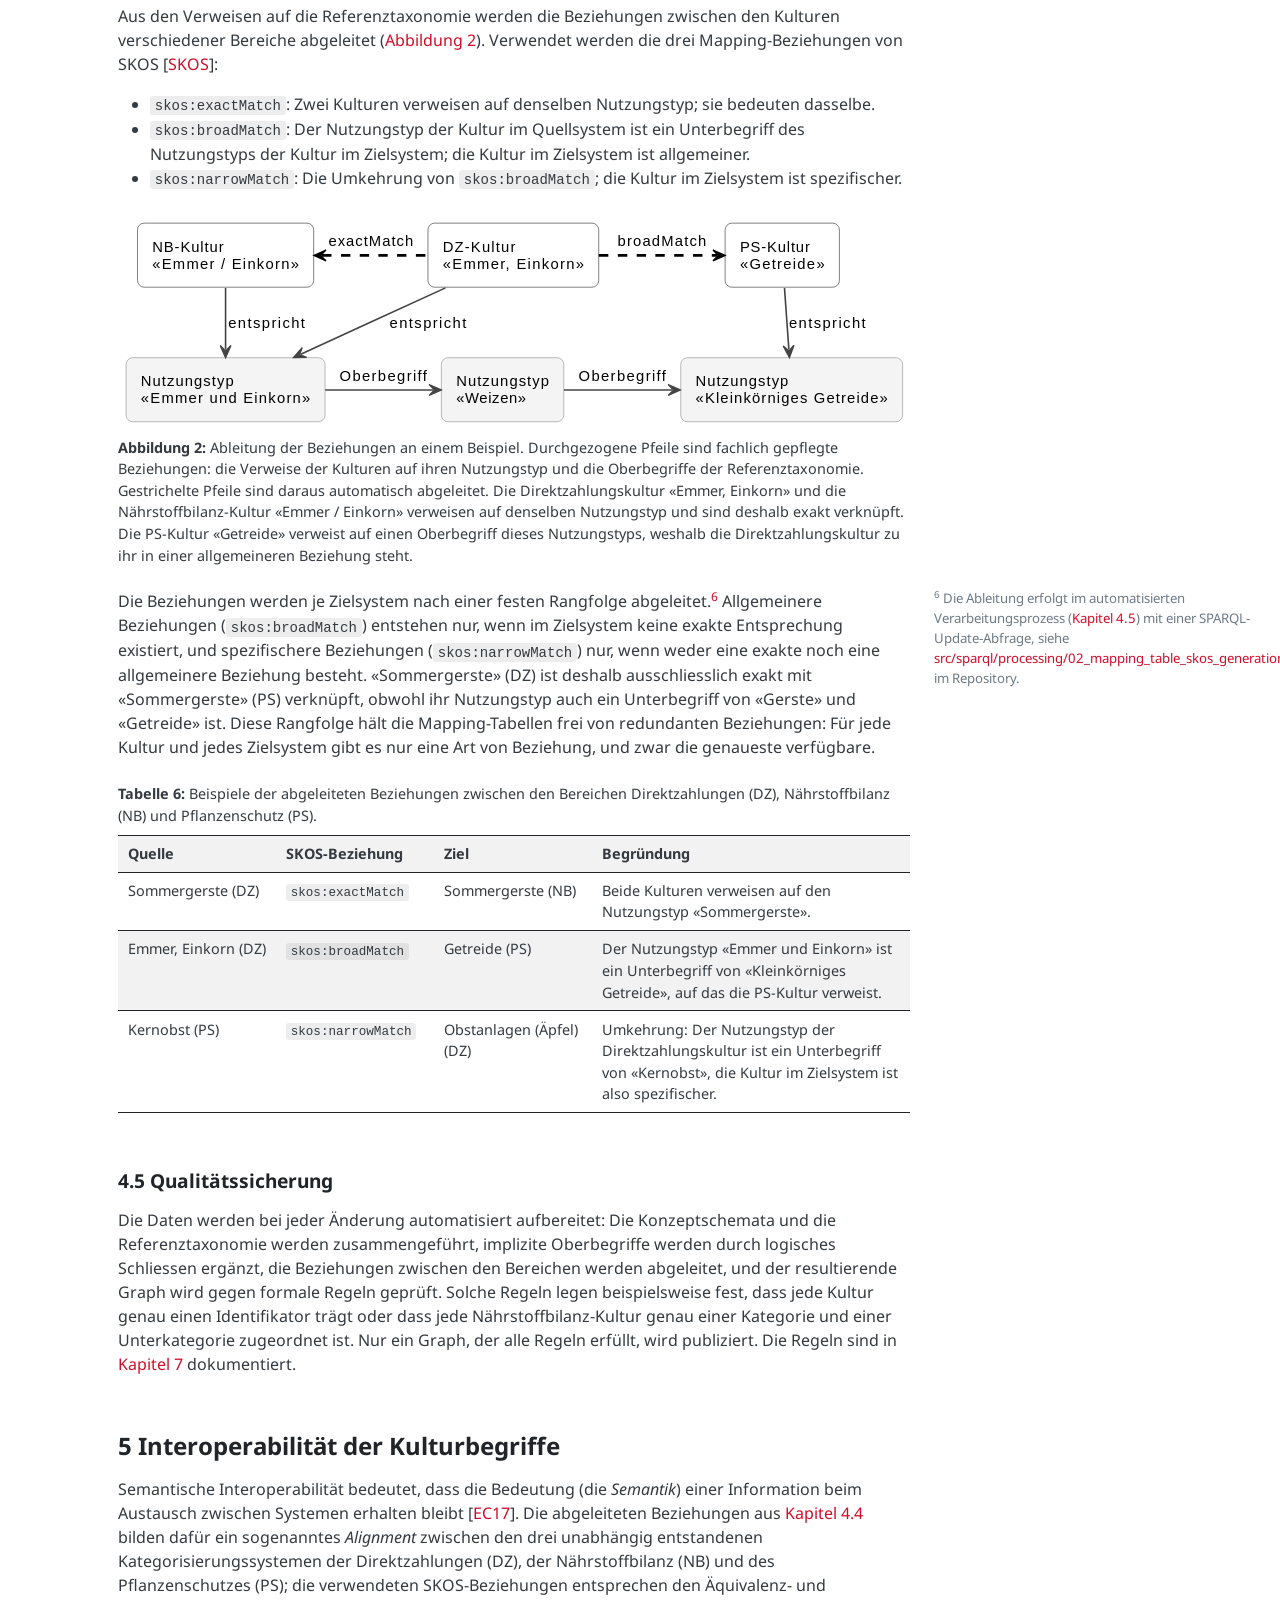
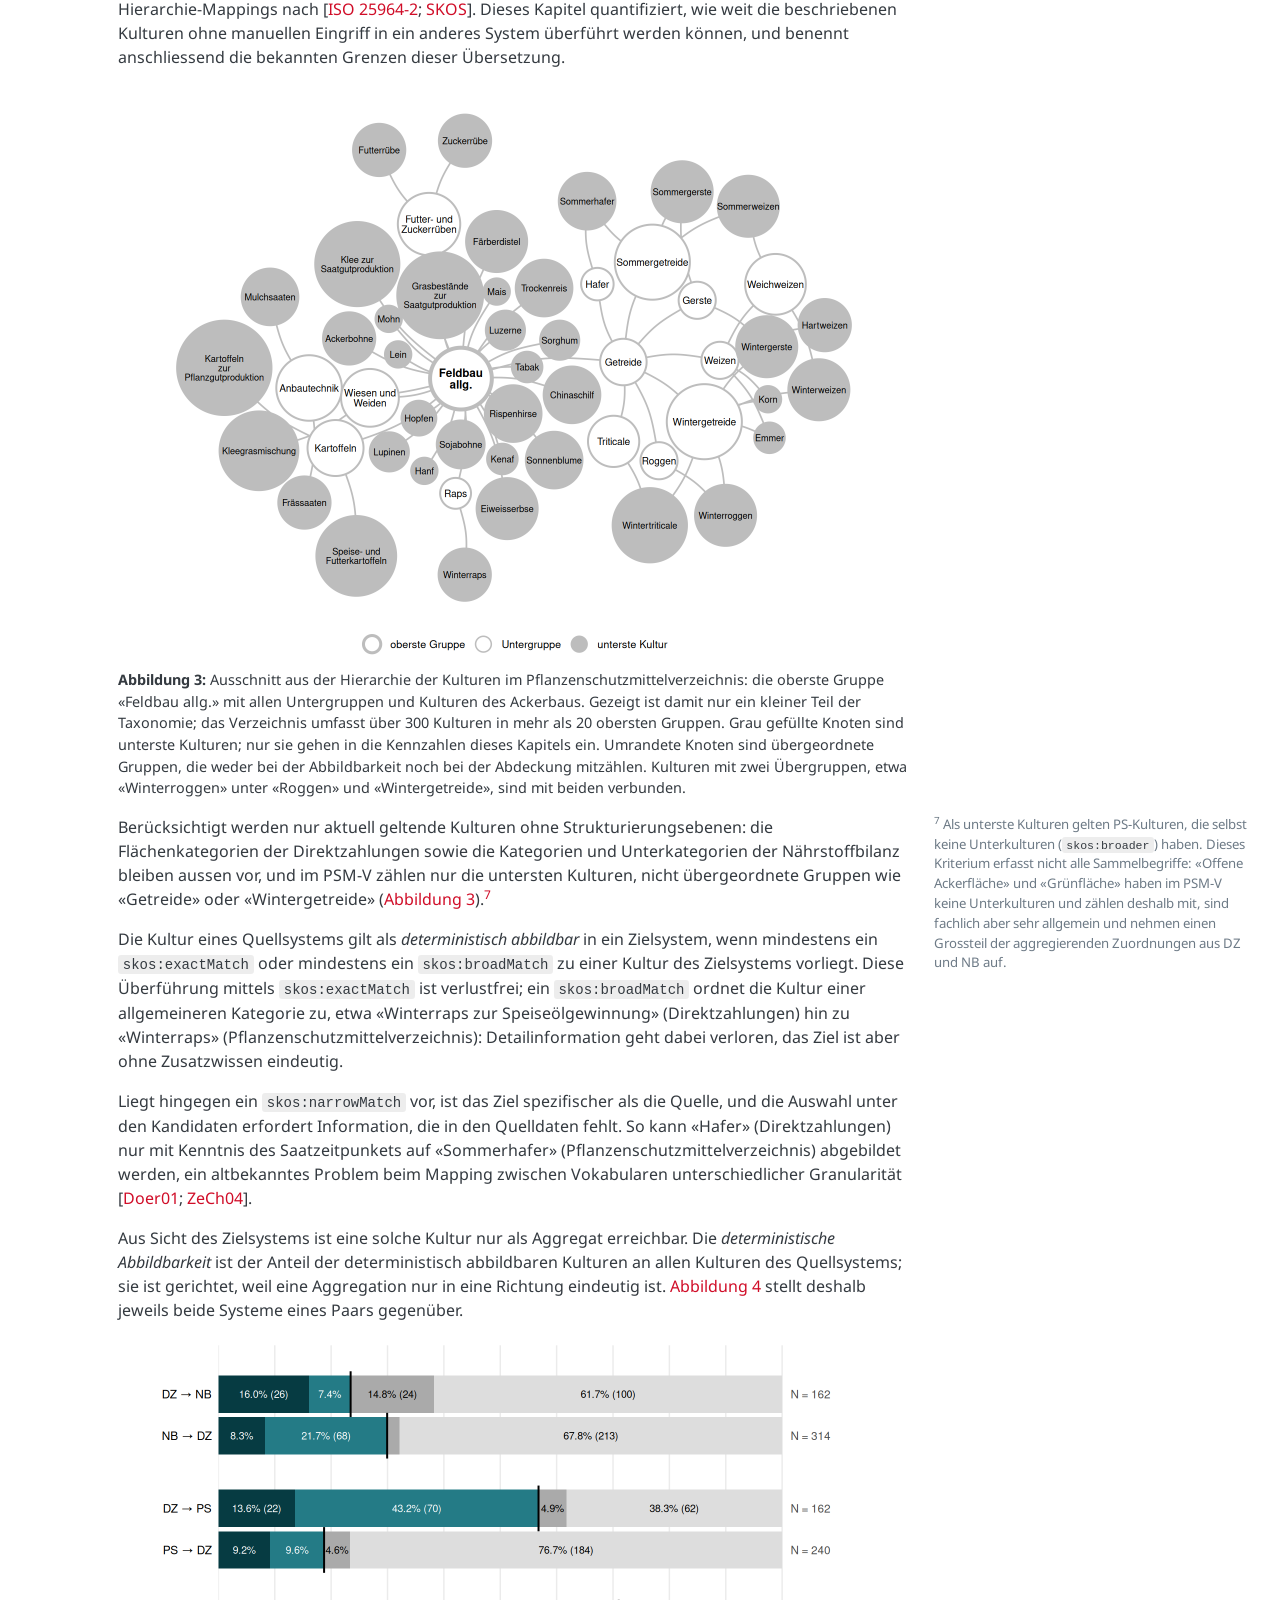
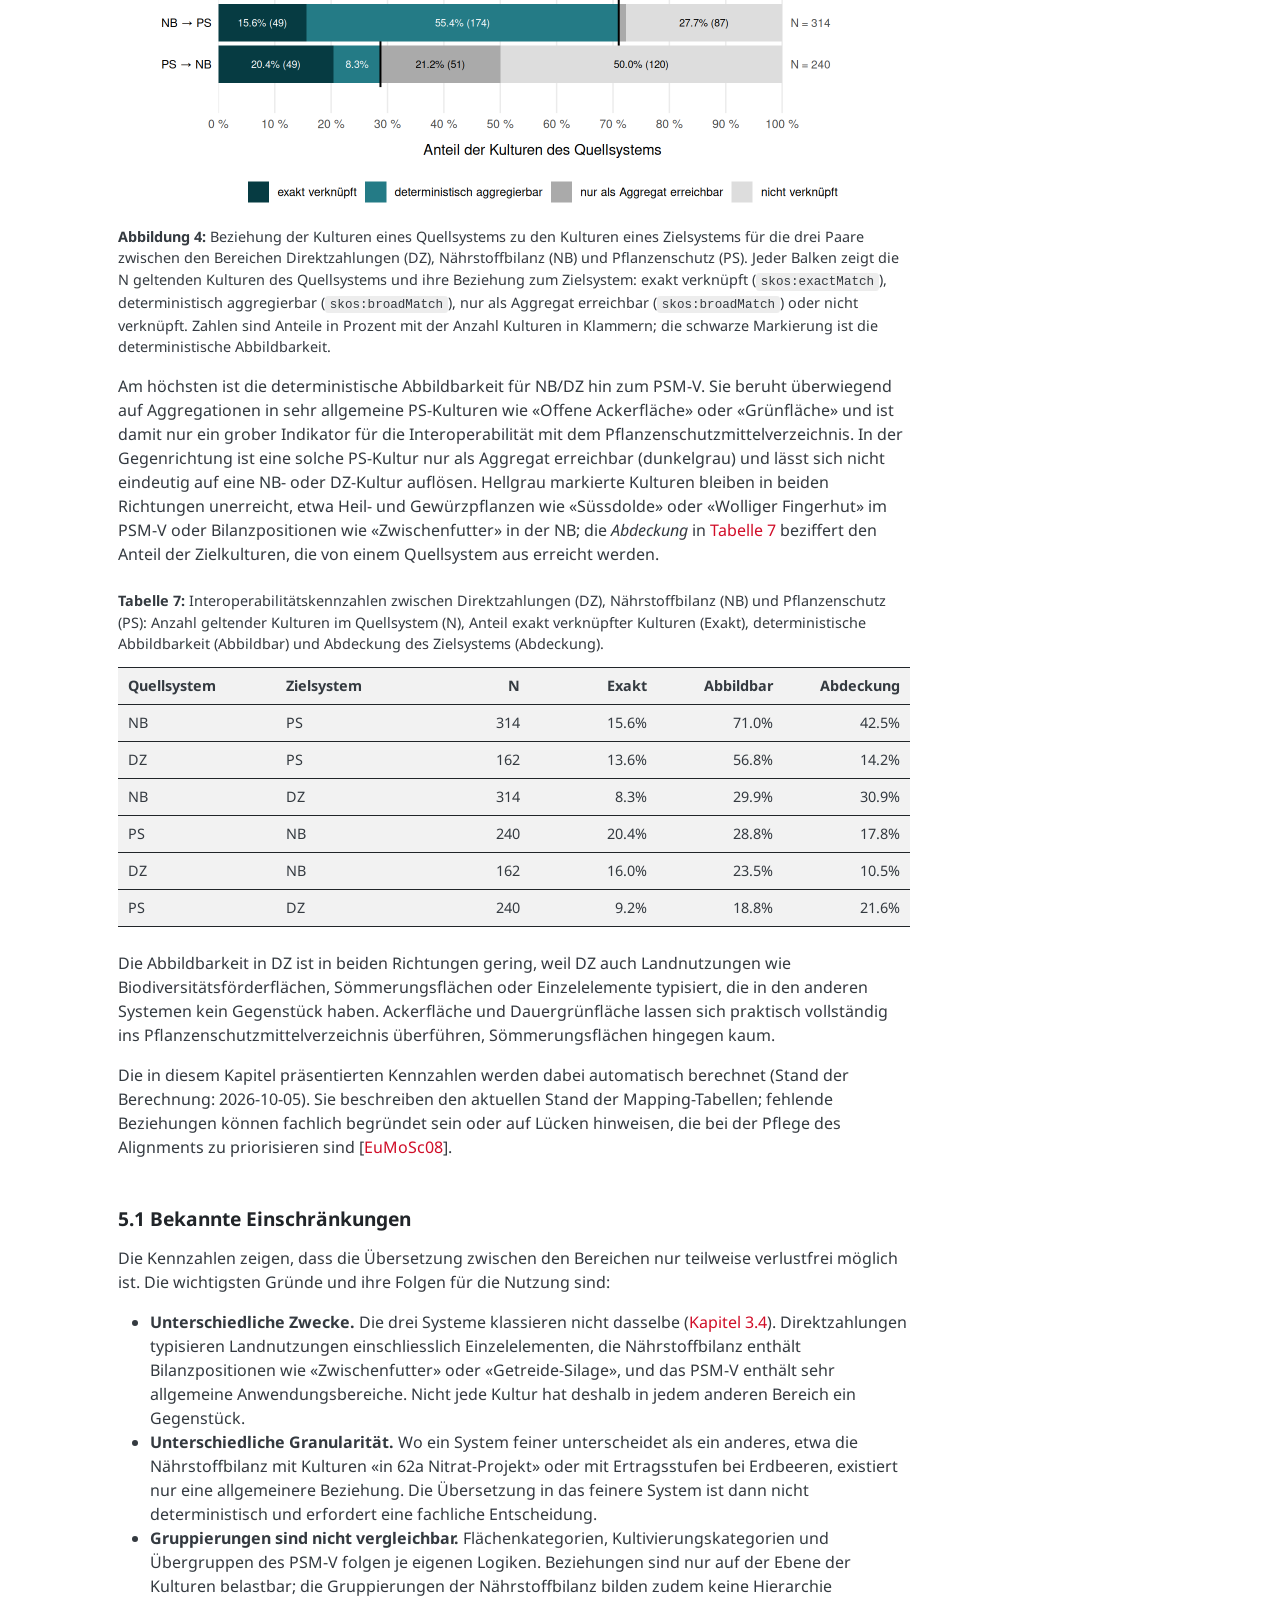
==== commit ffcbf928: "deploy: ce53b4e14de4351680489622ab9662eec4469388" ====
--- a/de/index.html
+++ b/de/index.html
@@ -104,9 +104,9 @@
 <link href="../site_libs/quarto-html/quarto-syntax-highlighting-5de16f5e46225c21e2daa90d340bf64f.css" rel="stylesheet" class="quarto-color-scheme-extra" id="quarto-text-highlighting-styles">
 <script src="../site_libs/bootstrap/bootstrap.min.js"></script>
 <link href="../site_libs/bootstrap/bootstrap-icons.css" rel="stylesheet">
-<link href="../site_libs/bootstrap/bootstrap-840e4237e0296d8d88a09dfa1585d2ce.min.css" rel="stylesheet" append-hash="true" class="quarto-color-scheme" id="quarto-bootstrap" data-mode="light">
-<link href="../site_libs/bootstrap/bootstrap-dark-47c06f0f6c58e4699d92b2812f23d6b0.min.css" rel="stylesheet" append-hash="true" class="quarto-color-scheme quarto-color-alternate" id="quarto-bootstrap" data-mode="dark">
-<link href="../site_libs/bootstrap/bootstrap-840e4237e0296d8d88a09dfa1585d2ce.min.css" rel="stylesheet" append-hash="true" class="quarto-color-scheme-extra" id="quarto-bootstrap" data-mode="light">
+<link href="../site_libs/bootstrap/bootstrap-e67f19f05e4effac8575ec6ed044db64.min.css" rel="stylesheet" append-hash="true" class="quarto-color-scheme" id="quarto-bootstrap" data-mode="light">
+<link href="../site_libs/bootstrap/bootstrap-dark-2b456a7c970708e231bdb42ba8819532.min.css" rel="stylesheet" append-hash="true" class="quarto-color-scheme quarto-color-alternate" id="quarto-bootstrap" data-mode="dark">
+<link href="../site_libs/bootstrap/bootstrap-e67f19f05e4effac8575ec6ed044db64.min.css" rel="stylesheet" append-hash="true" class="quarto-color-scheme-extra" id="quarto-bootstrap" data-mode="light">
 <script src="../site_libs/quarto-contrib/glightbox/glightbox.min.js"></script>
 <link href="../site_libs/quarto-contrib/glightbox/glightbox.min.css" rel="stylesheet">
 <link href="../site_libs/quarto-contrib/glightbox/lightbox.css" rel="stylesheet">
@@ -757,10 +757,10 @@
 <div class="cell-output-display">
 <table class="cell caption-top table table-sm table-striped small">
 <colgroup>
-<col style="width: 44%">
-<col style="width: 14%">
-<col style="width: 23%">
-<col style="width: 17%">
+<col style="width: 28%">
+<col style="width: 19%">
+<col style="width: 30%">
+<col style="width: 21%">
 </colgroup>
 <thead>
 <tr class="header">
@@ -772,139 +772,43 @@
 </thead>
 <tbody>
 <tr class="odd">
-<td style="text-align: left;">Altre colture</td>
-<td style="text-align: right;">18</td>
-<td style="text-align: right;"></td>
-<td style="text-align: right;">8</td>
-</tr>
-<tr class="even">
-<td style="text-align: left;">Altre sup. per la compensazione ecologica</td>
-<td style="text-align: right;">3</td>
-<td style="text-align: right;"></td>
-<td style="text-align: right;">3</td>
-</tr>
-<tr class="odd">
-<td style="text-align: left;">Autre compensation écologique</td>
-<td style="text-align: right;">3</td>
-<td style="text-align: right;"></td>
-<td style="text-align: right;">3</td>
-</tr>
-<tr class="even">
-<td style="text-align: left;">Cereali</td>
-<td style="text-align: right;">22</td>
-<td style="text-align: right;">2</td>
-<td style="text-align: right;"></td>
-</tr>
-<tr class="odd">
-<td style="text-align: left;">Colture perenni</td>
-<td style="text-align: right;">1</td>
-<td style="text-align: right;"></td>
-<td style="text-align: right;">76</td>
-</tr>
-<tr class="even">
-<td style="text-align: left;">Colture protette</td>
-<td style="text-align: right;"></td>
-<td style="text-align: right;"></td>
-<td style="text-align: right;">29</td>
-</tr>
-<tr class="odd">
-<td style="text-align: left;">Cultures divers</td>
-<td style="text-align: right;">18</td>
-<td style="text-align: right;"></td>
-<td style="text-align: right;">8</td>
-</tr>
-<tr class="even">
-<td style="text-align: left;">Cultures pérennes</td>
-<td style="text-align: right;">1</td>
-<td style="text-align: right;"></td>
-<td style="text-align: right;">76</td>
-</tr>
-<tr class="odd">
-<td style="text-align: left;">Cultures sarclées</td>
-<td style="text-align: right;">19</td>
-<td style="text-align: right;">3</td>
-<td style="text-align: right;"></td>
-</tr>
-<tr class="even">
-<td style="text-align: left;">Cultures sous abri</td>
-<td style="text-align: right;"></td>
-<td style="text-align: right;"></td>
-<td style="text-align: right;">29</td>
-</tr>
-<tr class="odd">
-<td style="text-align: left;">Céréales</td>
-<td style="text-align: right;">22</td>
-<td style="text-align: right;">2</td>
-<td style="text-align: right;"></td>
-</tr>
-<tr class="even">
 <td style="text-align: left;">Dauerkulturen</td>
 <td style="text-align: right;">1</td>
 <td style="text-align: right;"></td>
 <td style="text-align: right;">76</td>
 </tr>
-<tr class="odd">
+<tr class="even">
 <td style="text-align: left;">Diverse Kulturen</td>
 <td style="text-align: right;">18</td>
 <td style="text-align: right;"></td>
 <td style="text-align: right;">8</td>
 </tr>
-<tr class="even">
-<td style="text-align: left;">Foraggio di base</td>
-<td style="text-align: right;"></td>
-<td style="text-align: right;">25</td>
-<td style="text-align: right;"></td>
-</tr>
-<tr class="odd">
-<td style="text-align: left;">Fourrage de base</td>
-<td style="text-align: right;"></td>
-<td style="text-align: right;">25</td>
-<td style="text-align: right;"></td>
-</tr>
-<tr class="even">
+<tr class="odd">
 <td style="text-align: left;">Freilandgemüse</td>
 <td style="text-align: right;"></td>
 <td style="text-align: right;"></td>
 <td style="text-align: right;">105</td>
 </tr>
-<tr class="odd">
+<tr class="even">
 <td style="text-align: left;">Geschützte Kulturen</td>
 <td style="text-align: right;"></td>
 <td style="text-align: right;"></td>
 <td style="text-align: right;">29</td>
 </tr>
-<tr class="even">
+<tr class="odd">
 <td style="text-align: left;">Getreide</td>
 <td style="text-align: right;">22</td>
 <td style="text-align: right;">2</td>
 <td style="text-align: right;"></td>
 </tr>
-<tr class="odd">
+<tr class="even">
 <td style="text-align: left;">Grundfutter</td>
 <td style="text-align: right;"></td>
 <td style="text-align: right;">25</td>
 <td style="text-align: right;"></td>
 </tr>
-<tr class="even">
+<tr class="odd">
 <td style="text-align: left;">Hackfrüchte</td>
-<td style="text-align: right;">19</td>
-<td style="text-align: right;">3</td>
-<td style="text-align: right;"></td>
-</tr>
-<tr class="odd">
-<td style="text-align: left;">Légumes de pleine terre</td>
-<td style="text-align: right;"></td>
-<td style="text-align: right;"></td>
-<td style="text-align: right;">105</td>
-</tr>
-<tr class="even">
-<td style="text-align: left;">Ortaggi di pieno campo</td>
-<td style="text-align: right;"></td>
-<td style="text-align: right;"></td>
-<td style="text-align: right;">105</td>
-</tr>
-<tr class="odd">
-<td style="text-align: left;">Sarchiate</td>
 <td style="text-align: right;">19</td>
 <td style="text-align: right;">3</td>
 <td style="text-align: right;"></td>
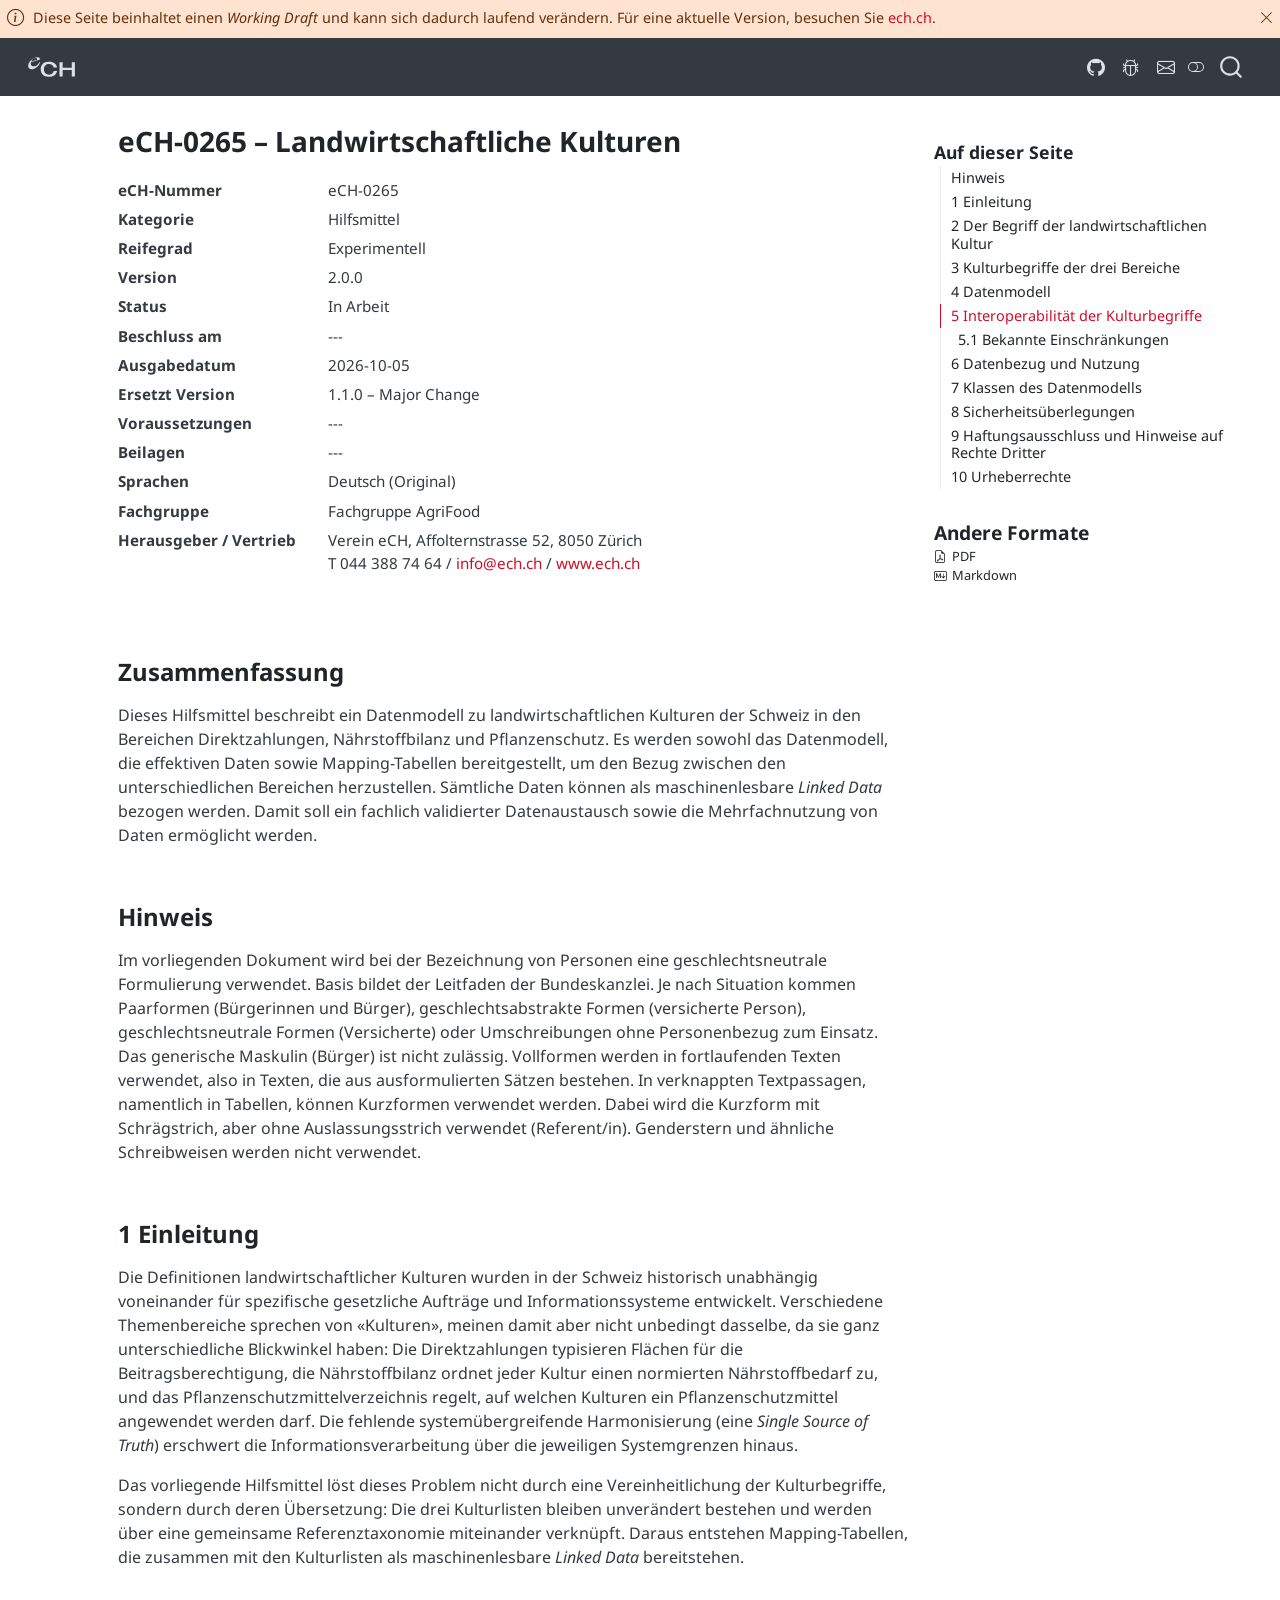
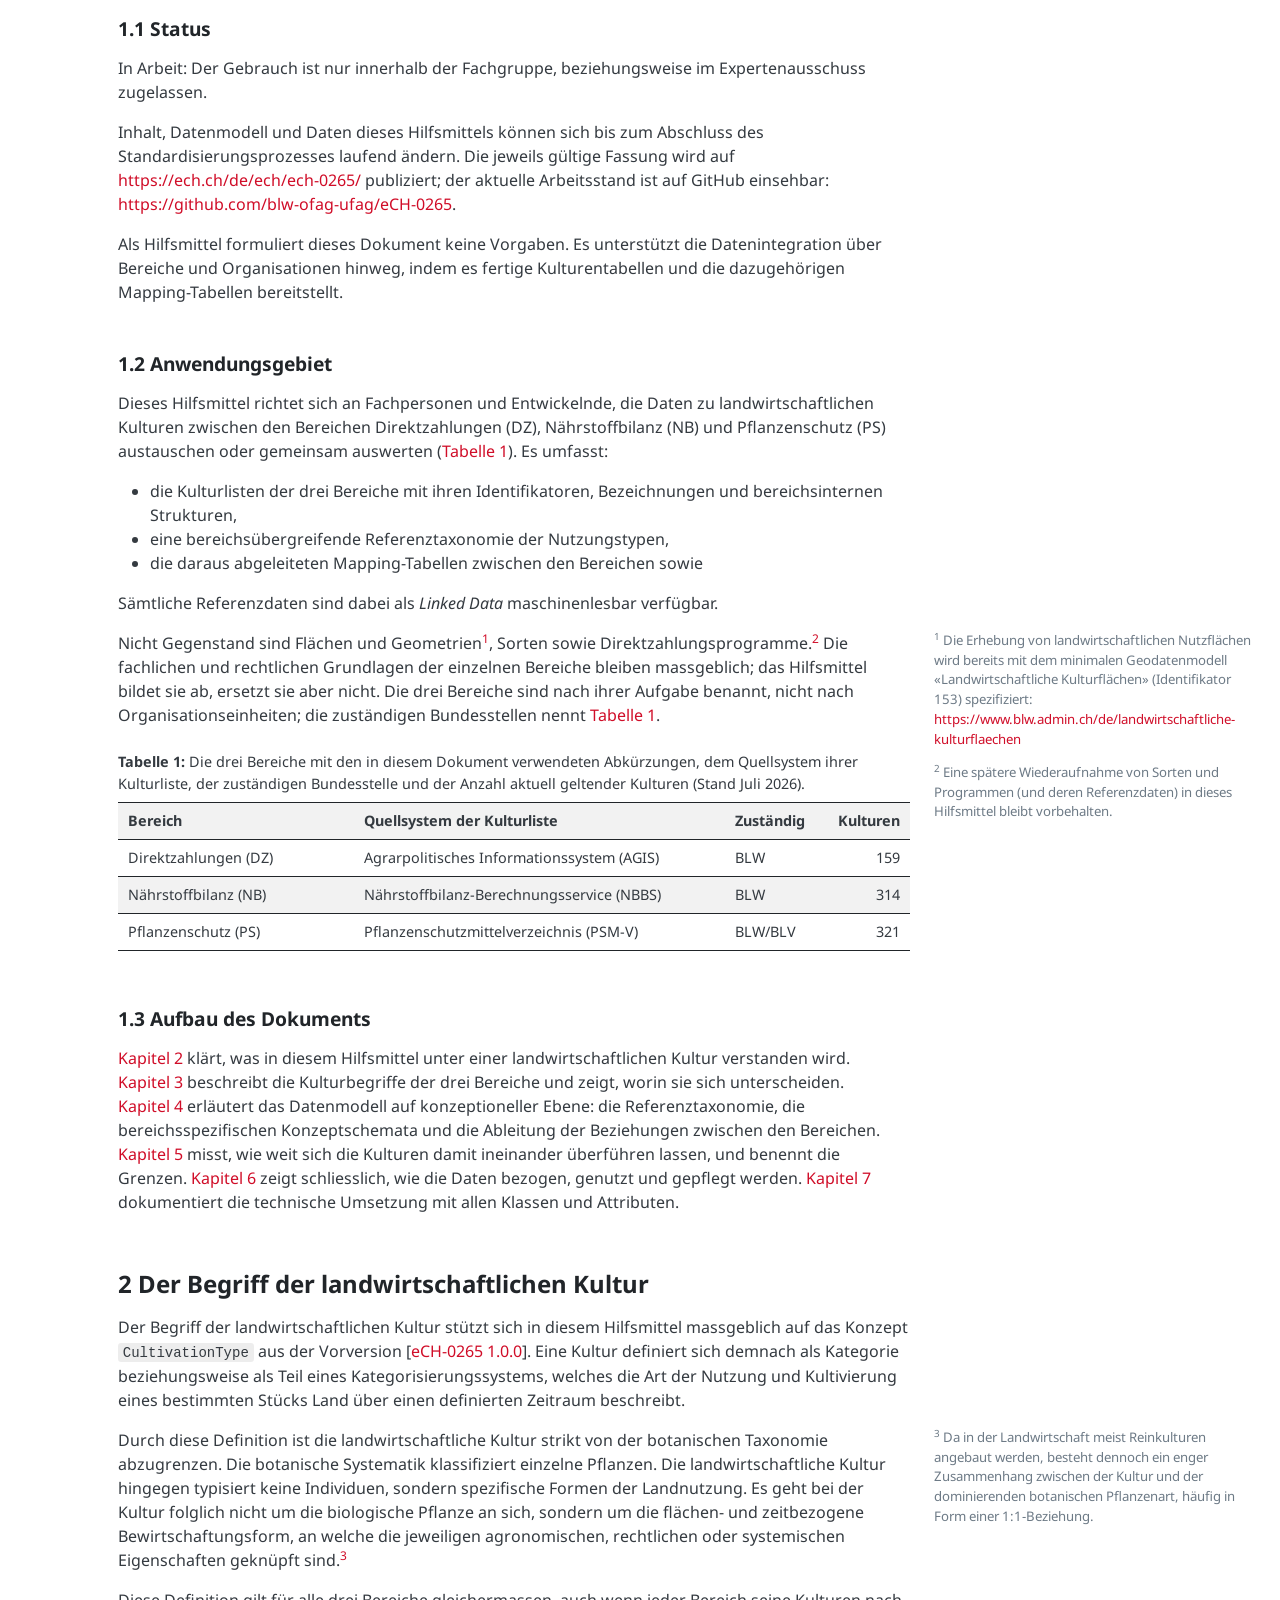
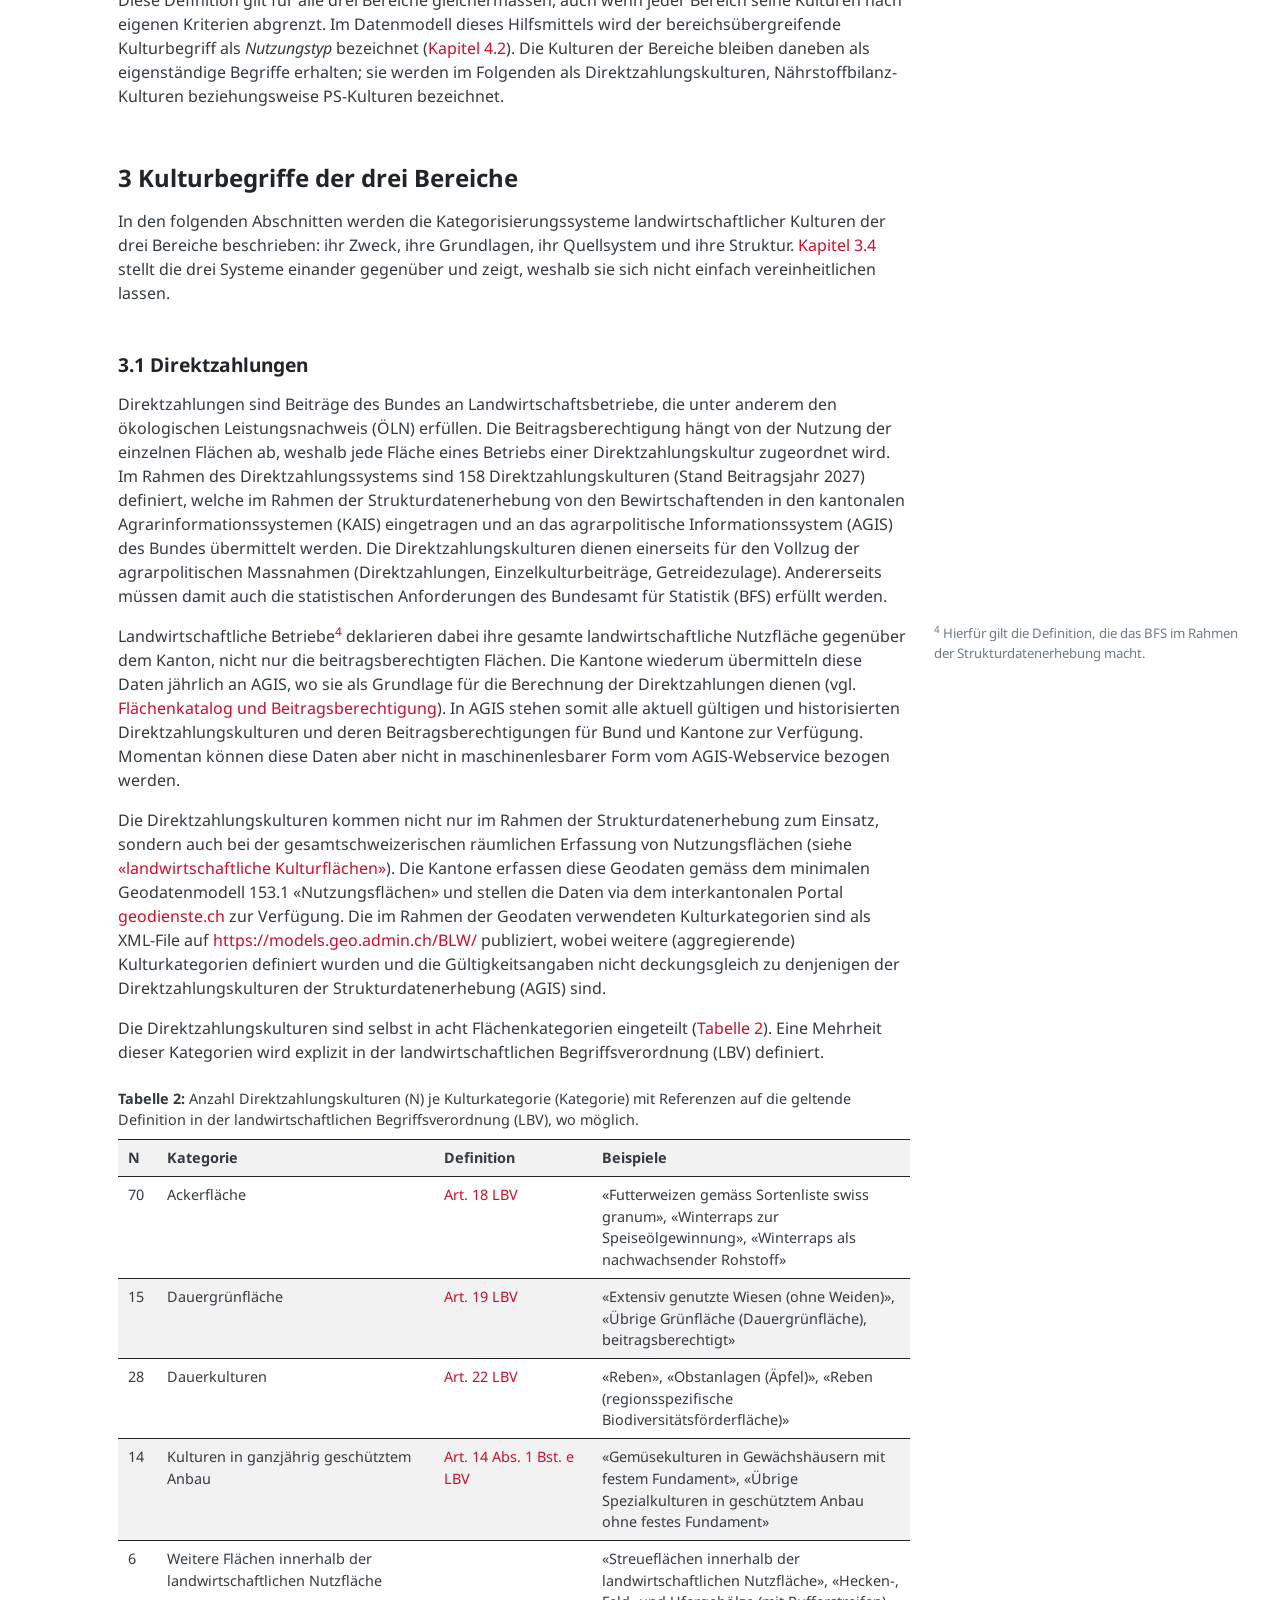
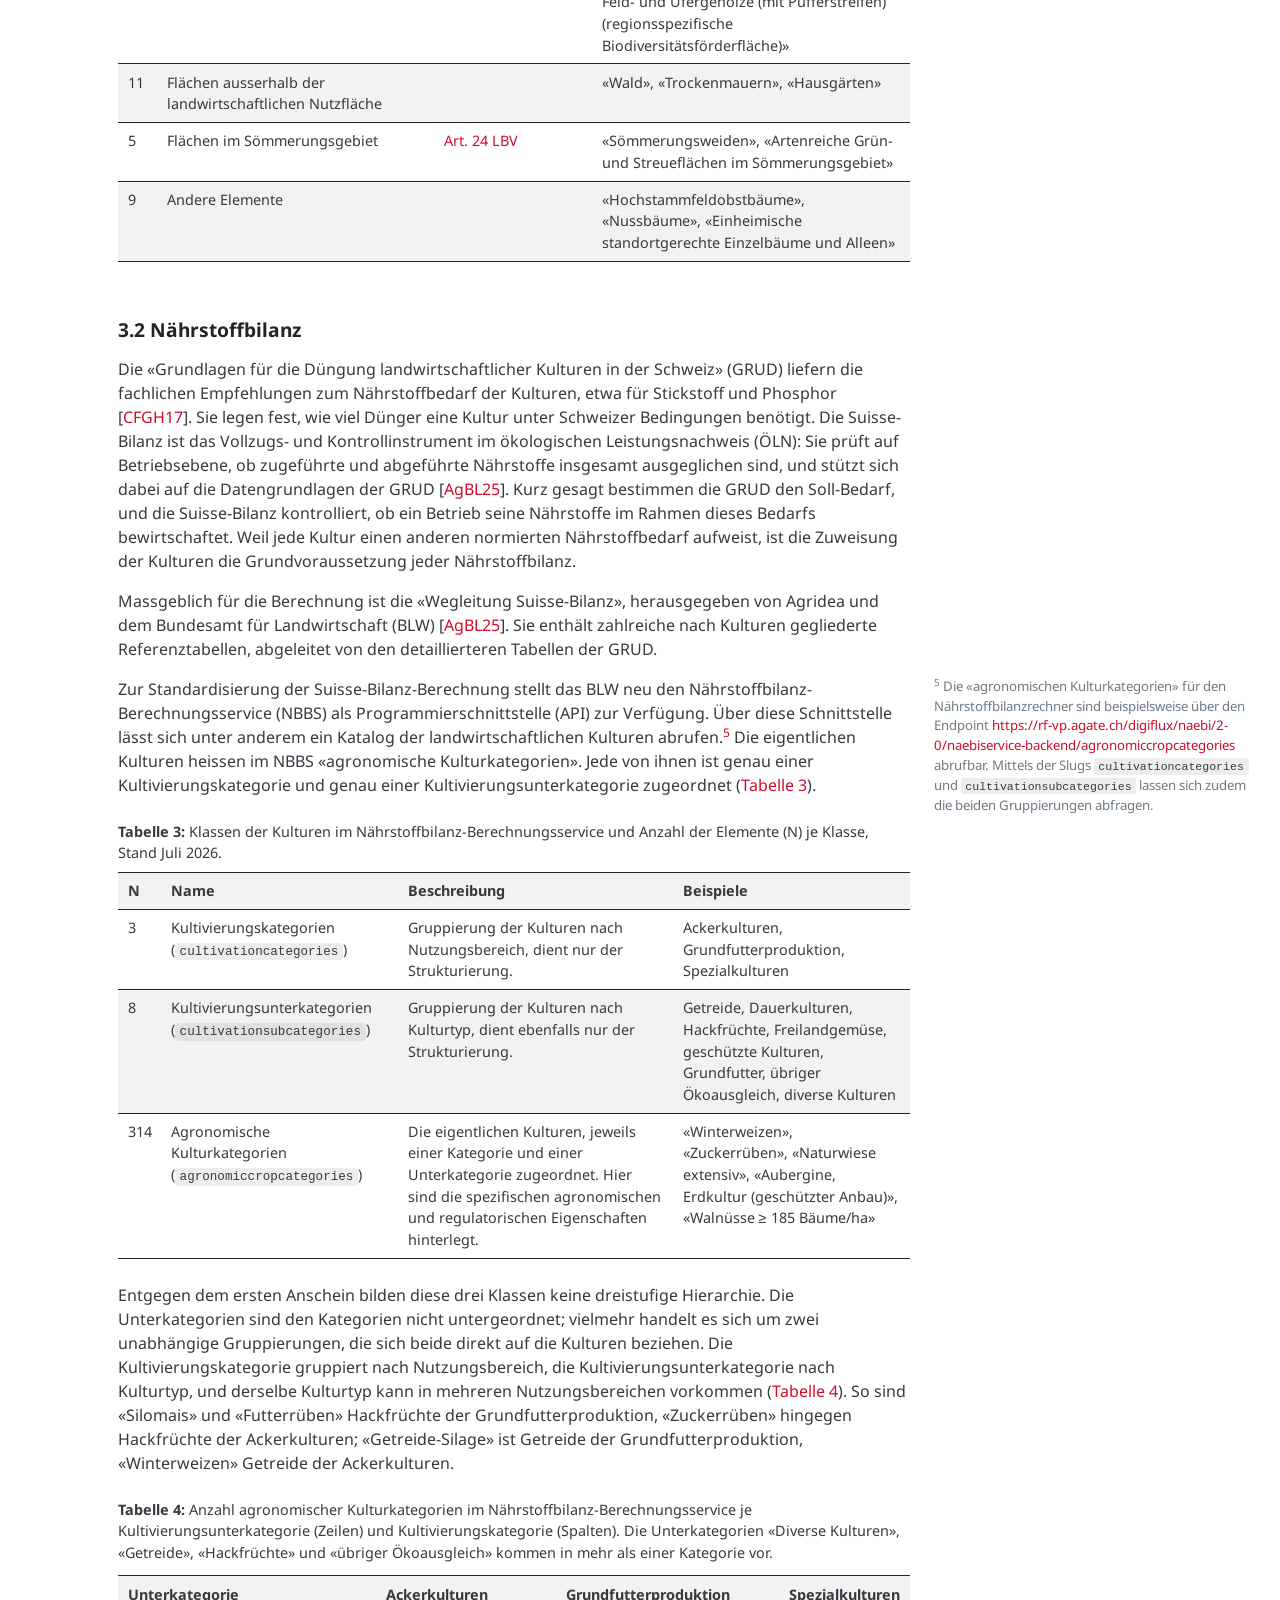
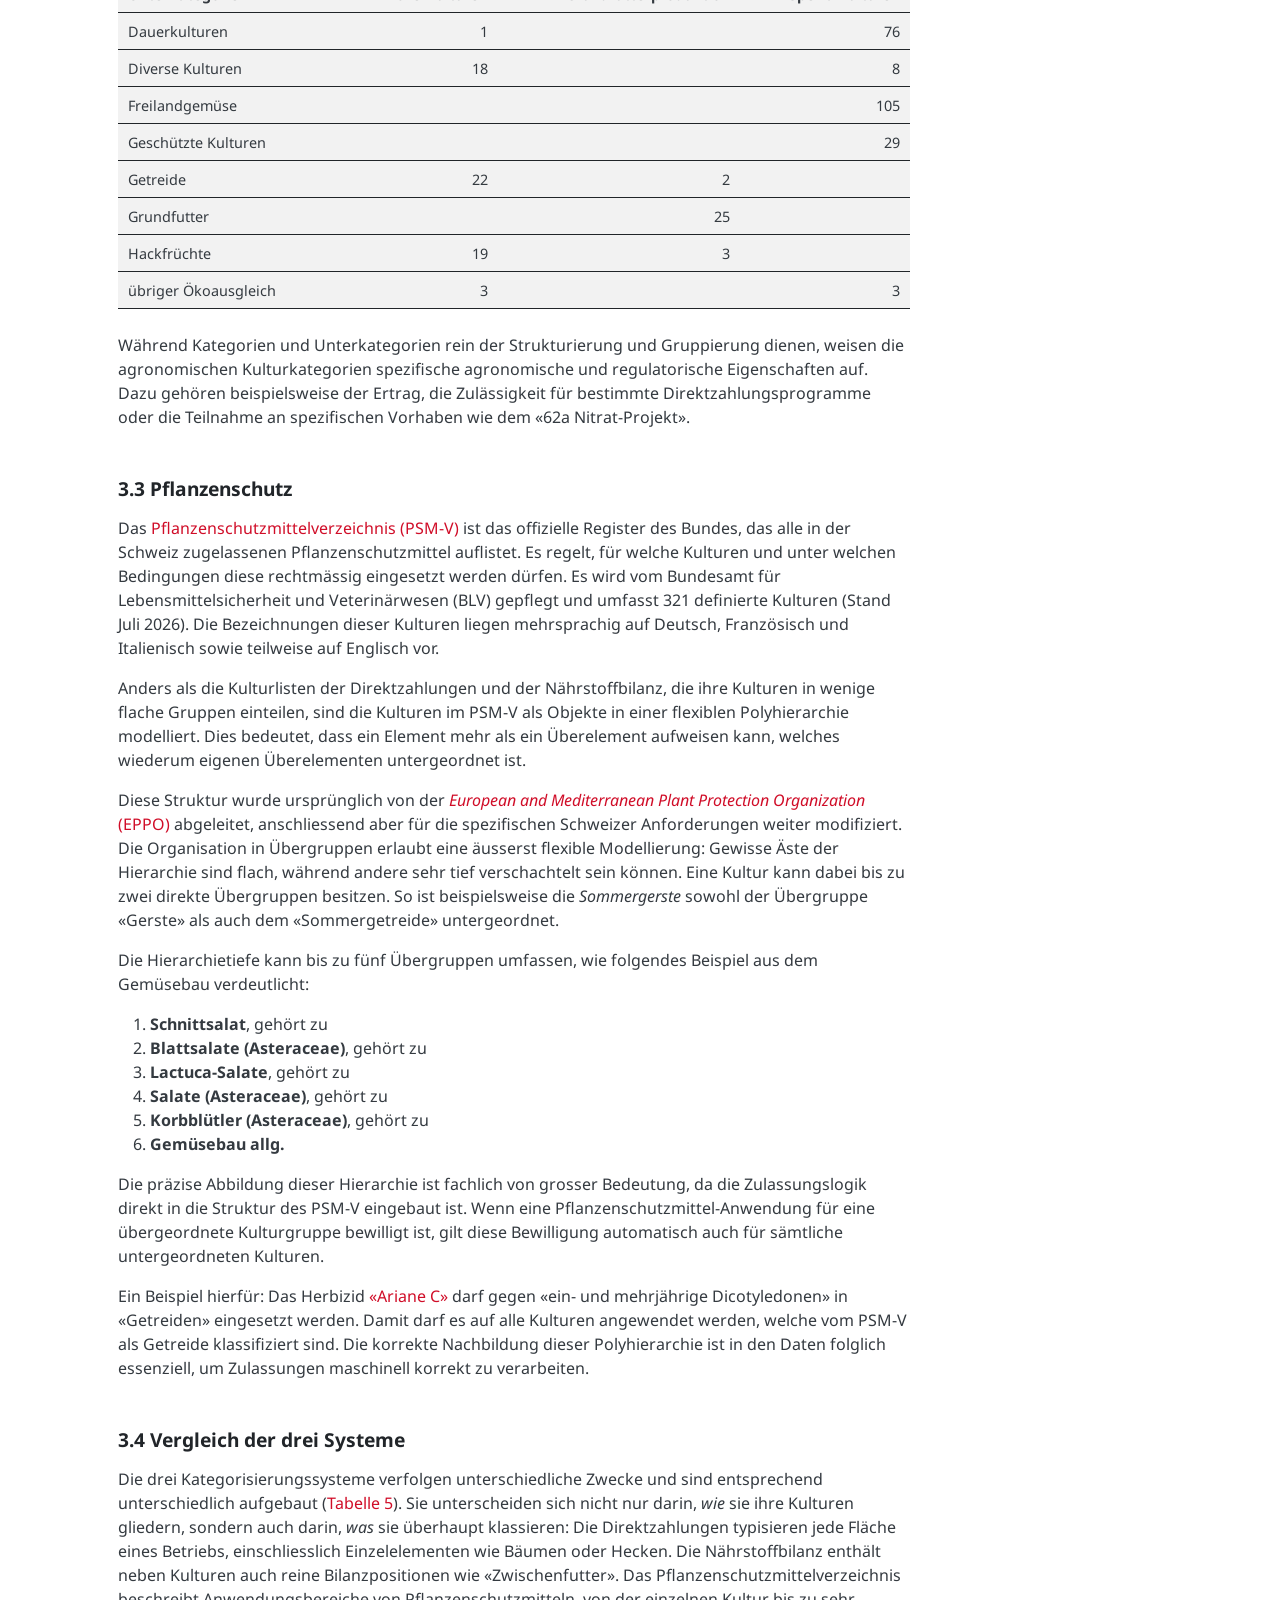
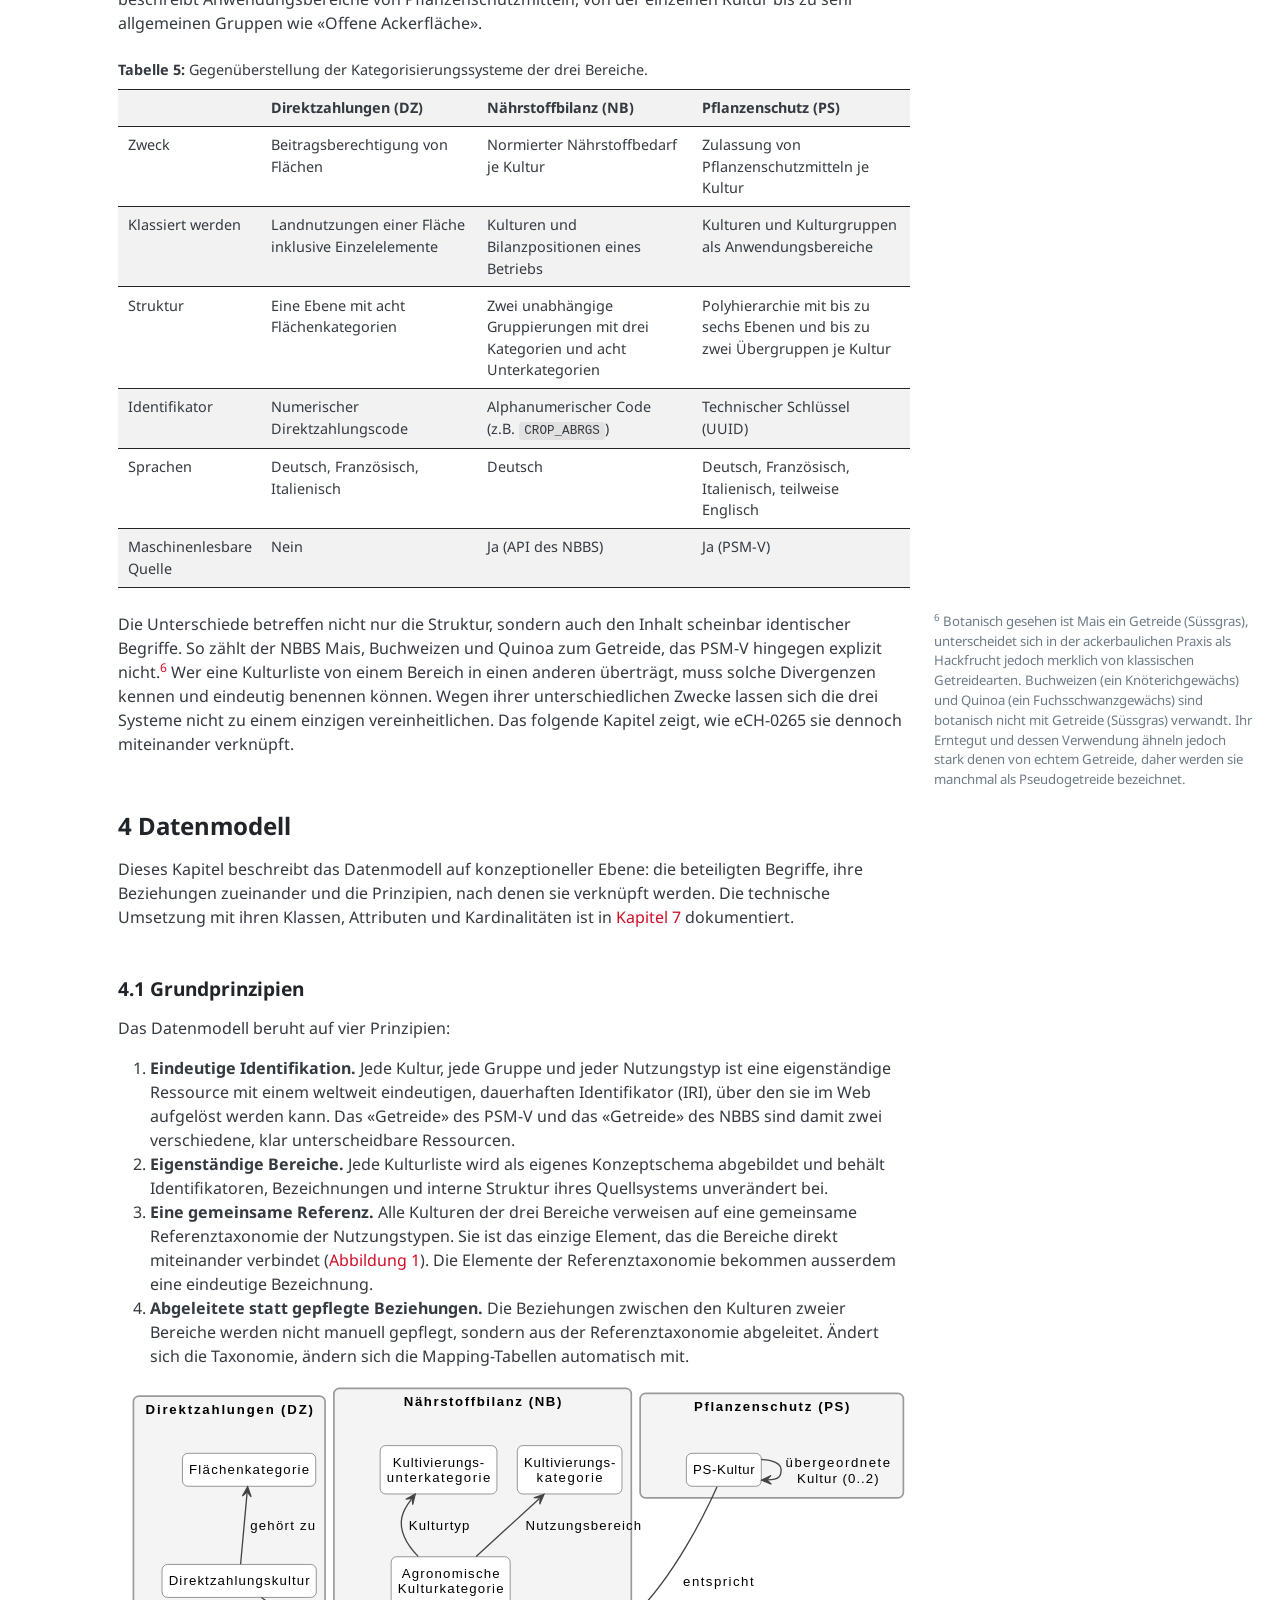
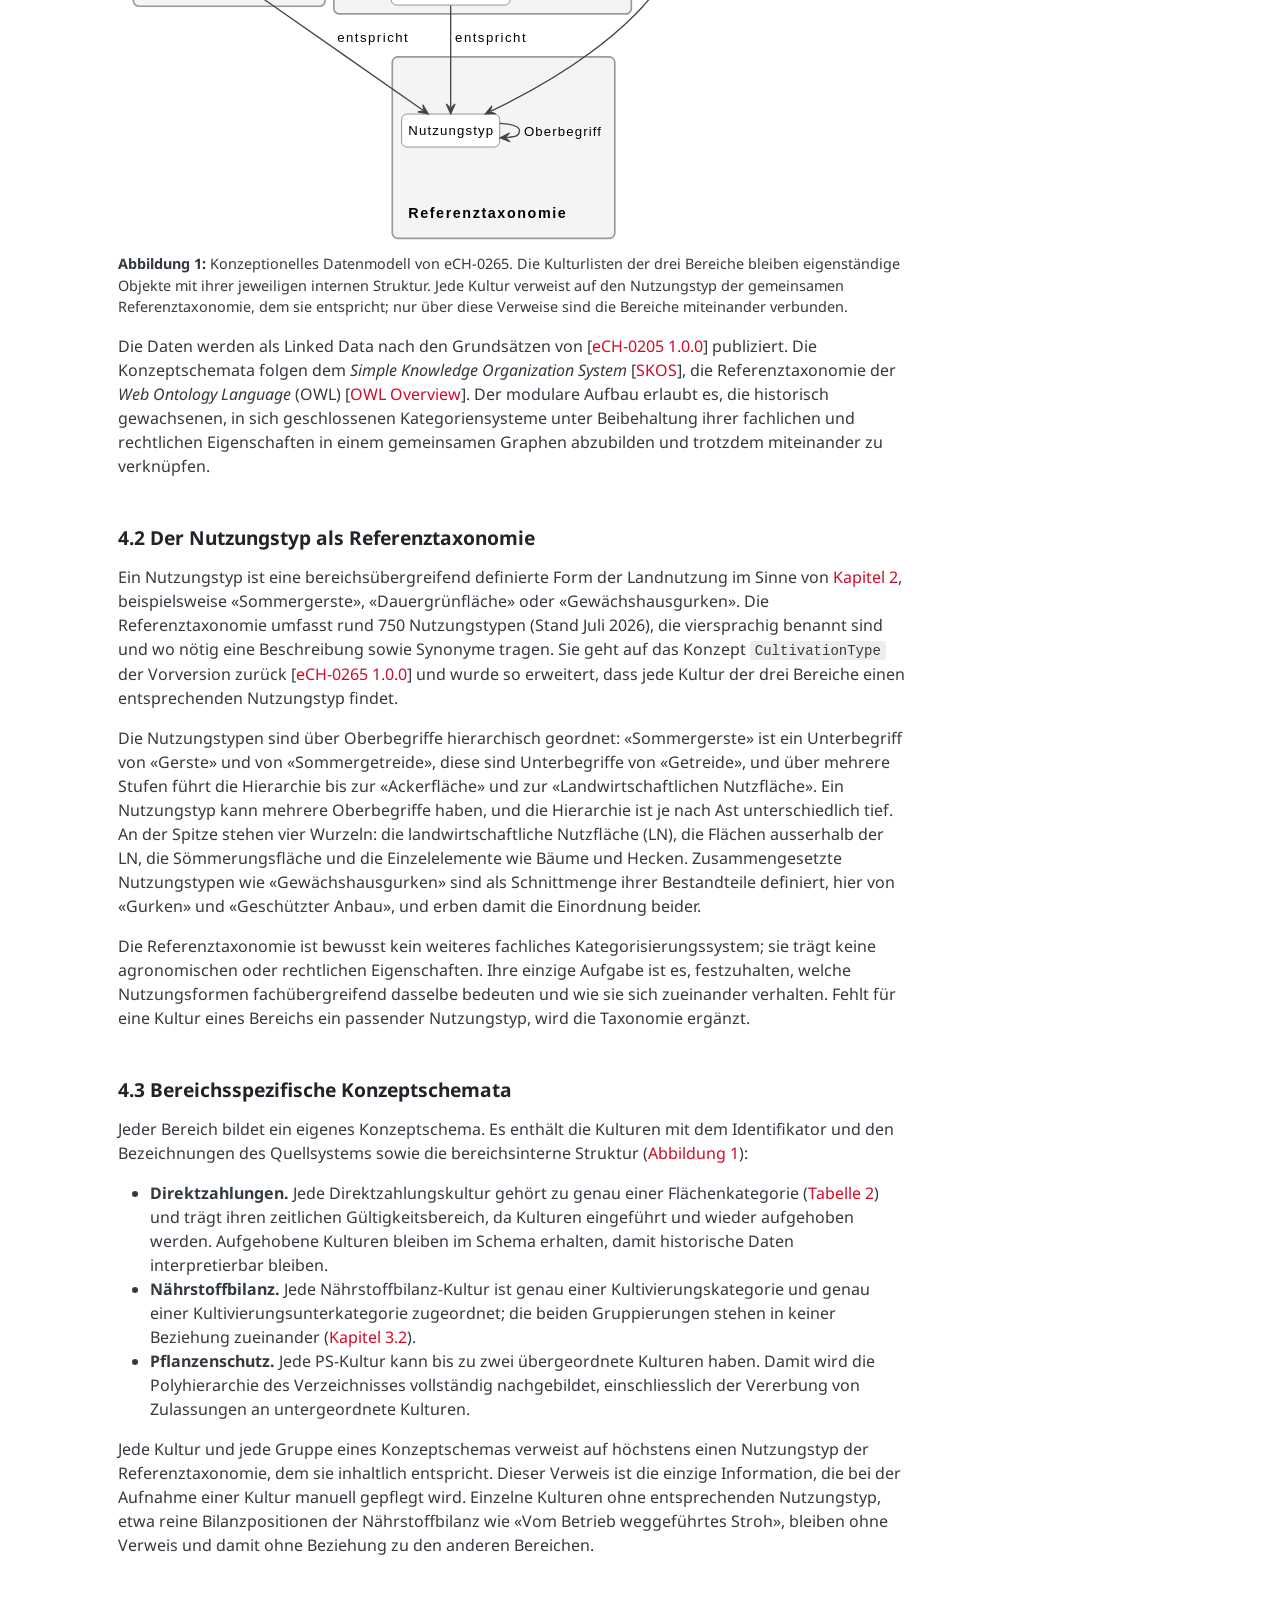
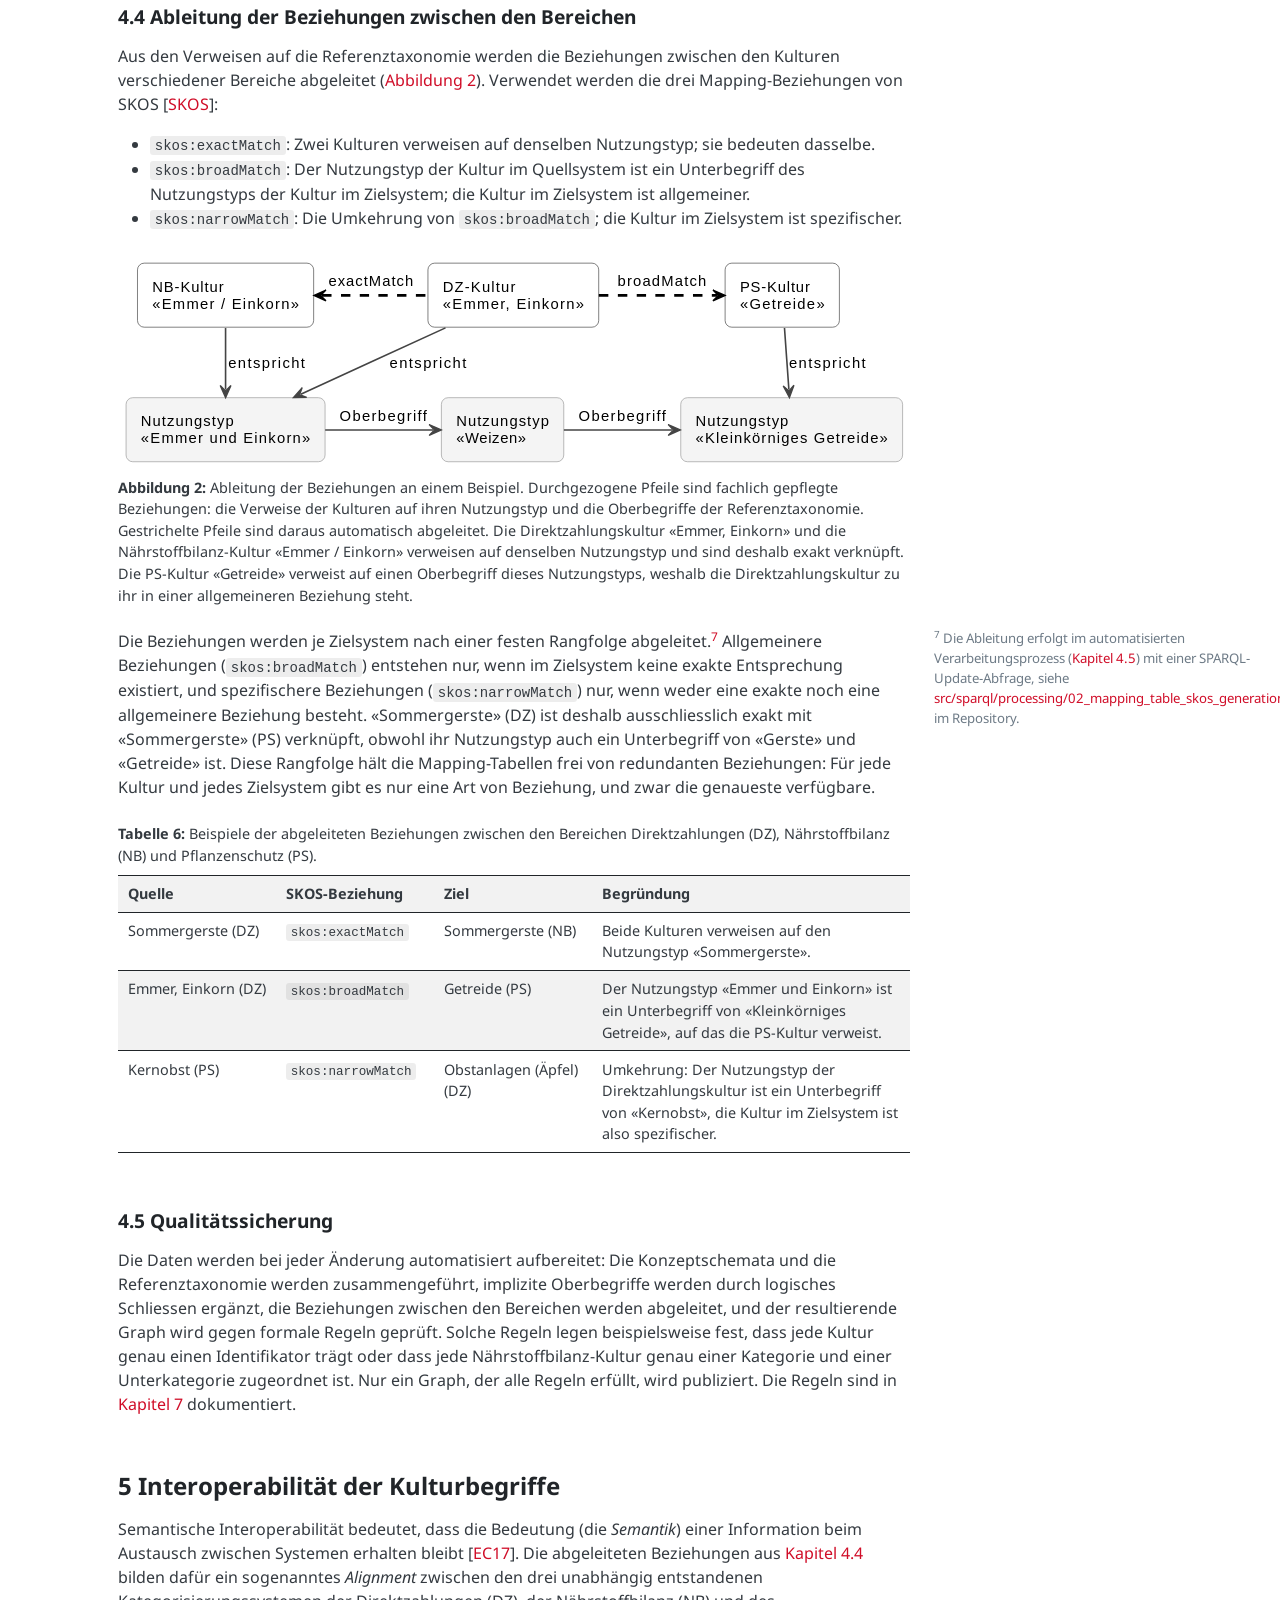
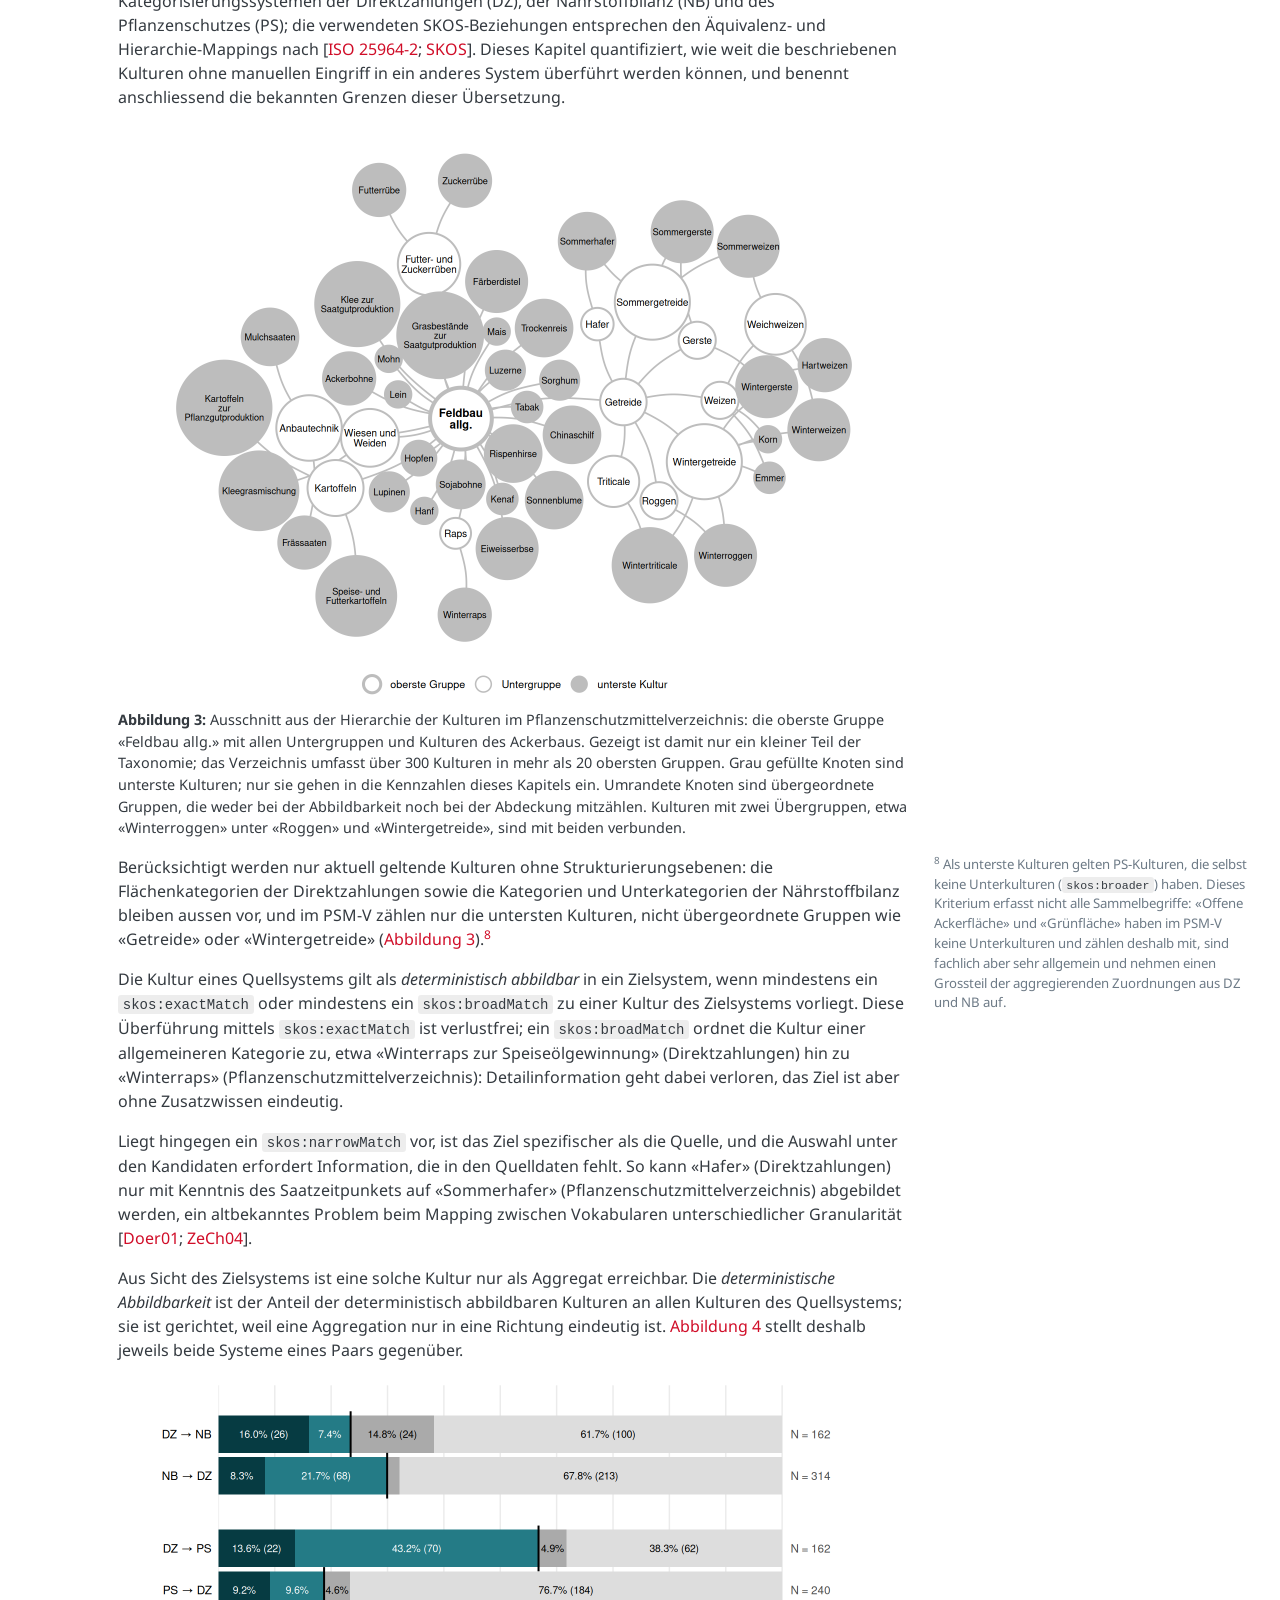
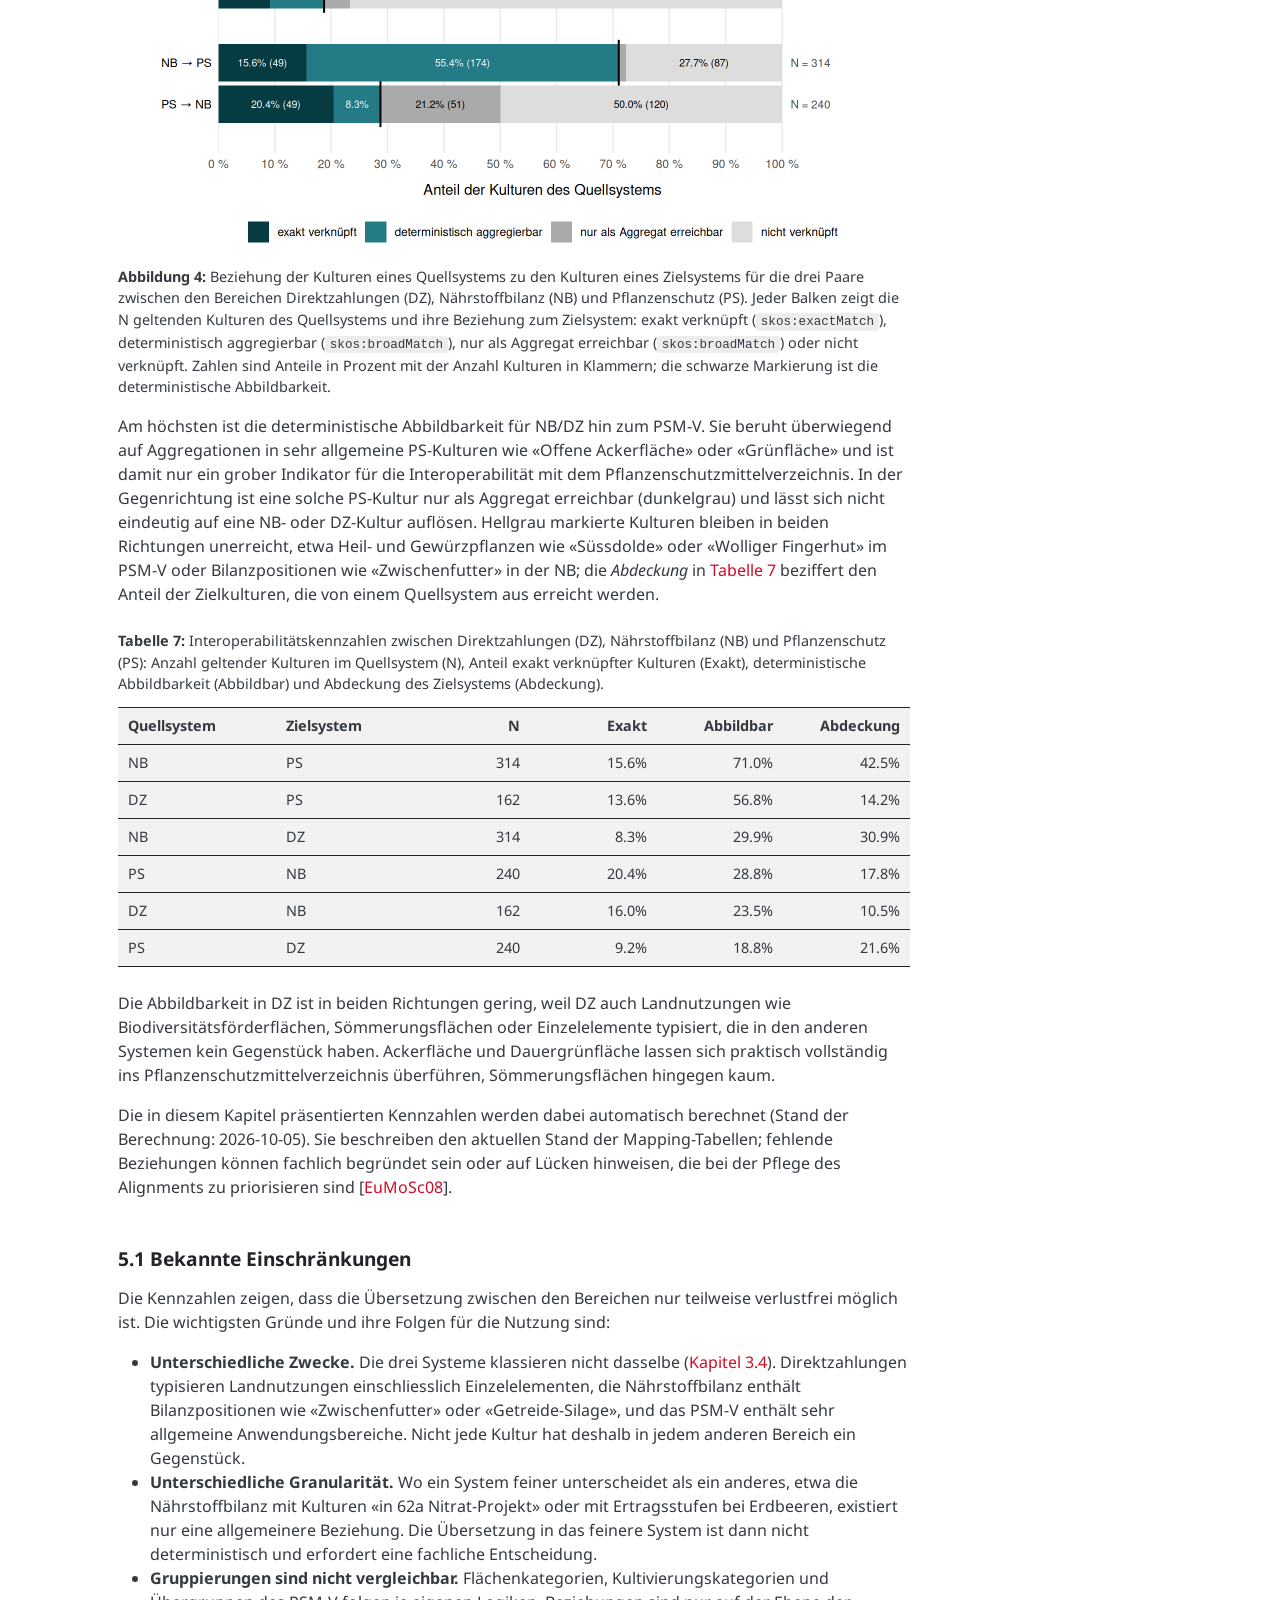
==== commit 91b3f69e: "deploy: 9ff4ebae72be5877f01d20b73fbe9fc38f4f9f89" ====
--- a/de/index.html
+++ b/de/index.html
@@ -104,9 +104,9 @@
 <link href="../site_libs/quarto-html/quarto-syntax-highlighting-5de16f5e46225c21e2daa90d340bf64f.css" rel="stylesheet" class="quarto-color-scheme-extra" id="quarto-text-highlighting-styles">
 <script src="../site_libs/bootstrap/bootstrap.min.js"></script>
 <link href="../site_libs/bootstrap/bootstrap-icons.css" rel="stylesheet">
-<link href="../site_libs/bootstrap/bootstrap-e67f19f05e4effac8575ec6ed044db64.min.css" rel="stylesheet" append-hash="true" class="quarto-color-scheme" id="quarto-bootstrap" data-mode="light">
-<link href="../site_libs/bootstrap/bootstrap-dark-2b456a7c970708e231bdb42ba8819532.min.css" rel="stylesheet" append-hash="true" class="quarto-color-scheme quarto-color-alternate" id="quarto-bootstrap" data-mode="dark">
-<link href="../site_libs/bootstrap/bootstrap-e67f19f05e4effac8575ec6ed044db64.min.css" rel="stylesheet" append-hash="true" class="quarto-color-scheme-extra" id="quarto-bootstrap" data-mode="light">
+<link href="../site_libs/bootstrap/bootstrap-572db49a8e08865e814f7db22aa4e184.min.css" rel="stylesheet" append-hash="true" class="quarto-color-scheme" id="quarto-bootstrap" data-mode="light">
+<link href="../site_libs/bootstrap/bootstrap-dark-18d475651039c39420af31b3b866025b.min.css" rel="stylesheet" append-hash="true" class="quarto-color-scheme quarto-color-alternate" id="quarto-bootstrap" data-mode="dark">
+<link href="../site_libs/bootstrap/bootstrap-572db49a8e08865e814f7db22aa4e184.min.css" rel="stylesheet" append-hash="true" class="quarto-color-scheme-extra" id="quarto-bootstrap" data-mode="light">
 <script src="../site_libs/quarto-contrib/glightbox/glightbox.min.js"></script>
 <link href="../site_libs/quarto-contrib/glightbox/glightbox.min.css" rel="stylesheet">
 <link href="../site_libs/quarto-contrib/glightbox/lightbox.css" rel="stylesheet">
@@ -614,11 +614,11 @@
 <section id="sec-domains" class="level1 page-columns page-full" data-number="3">
 <h1 data-number="3"><span class="header-section-number">3</span> Kulturbegriffe der drei Bereiche</h1>
 <p>In den folgenden Abschnitten werden die Kategorisierungssysteme landwirtschaftlicher Kulturen der drei Bereiche beschrieben: ihr Zweck, ihre Grundlagen, ihr Quellsystem und ihre Struktur. <a href="#sec-comparison" class="quarto-xref">Kapitel&nbsp;3.4</a> stellt die drei Systeme einander gegenüber und zeigt, weshalb sie sich nicht einfach vereinheitlichen lassen.</p>
-<section id="sec-direct-payments" class="level2" data-number="3.1">
+<section id="sec-direct-payments" class="level2 page-columns page-full" data-number="3.1">
 <h2 data-number="3.1" class="anchored" data-anchor-id="sec-direct-payments"><span class="header-section-number">3.1</span> Direktzahlungen</h2>
-<p>Direktzahlungen sind Beiträge des Bundes an Landwirtschaftsbetriebe, die unter anderem den ökologischen Leistungsnachweis (ÖLN) erfüllen. Die Beitragsberechtigung hängt von der Nutzung der einzelnen Flächen ab, weshalb jede Fläche eines Betriebs einer Direktzahlungskultur zugeordnet wird. Im Rahmen des Direktzahlungssystems sind 158 Direktzahlungskulturen (Stand Beitragsjahr 2027) definiert, welche im Rahmen der Strukturdatenerhebung von den Bewirtschaftenden in den kantonalen Agrarinformationssystemen (KAIS) eingetragen und an das agrarpolitische Informationssystem (AGIS) des Bundes übermittelt werden.</p>
-<p>Betriebe, die Direktzahlungen beziehen, deklarieren dabei ihre gesamte landwirtschaftliche Nutzfläche gegenüber dem Kanton, nicht nur die beitragsberechtigten Flächen. Die Kantone übermitteln diese Daten jährlich an AGIS, wo sie als Grundlage für die Berechnung der Direktzahlungen dienen (vgl. <a href="https://www.blw.admin.ch/dam/fr/sd-web/QYLa6wGfdK8G/2026%20Merkblatt%20Nr.%206.2%20Fl%C3%A4chenkatalog%20und%20Beitragsberechtigung.pdf">Flächenkatalog und Beitragsberechtigung</a>). Betriebe ohne Direktzahlungsbezug sind hingegen nicht zur Deklaration verpflichtet und daher in AGIS nicht oder nur unvollständig erfasst. In AGIS stehen somit alle aktuell gültigen und historisierten Direktzahlungskulturen und deren Beitragsberechtigungen für Bund und Kantone zur Verfügung. Momentan können diese Daten aber nicht in maschinenlesbarer Form vom AGIS-Webservice bezogen werden.</p>
-<p>Die Direktzahlungskulturen kommen nicht nur im Rahmen der Strukturdatenerhebung zum Einsatz, sondern auch bei der gesamtschweizerischen räumlichen Erfassung von Nutzungsflächen (siehe <a href="https://www.blw.admin.ch/de/landwirtschaftliche-kulturflaechen">«landwirtschaftliche Kulturflächen»</a>). Die Kantone erfassen diese Geodaten gemäss dem minimalen Geodatenmodell 153.1 «Nutzungsflächen» und stellen die Daten via dem interkantonalen Portal <a href="https://geodienste.ch/">geodienste.ch</a> zur Verfügung. Die im Rahmen der Geodaten verwendeten Kulturkategorien sind als XML-File auf <a href="https://models.geo.admin.ch/BLW/" class="uri">https://models.geo.admin.ch/BLW/</a> publiziert, wobei weitere (aggregierende) Kulturkategorien definiert wurden und die Gültigkeitsangaben nicht deckungsgleich zu denjenigen der Direktzahlungskulturen der Strukturdatenerhebung (AGIS) sind.</p>
+<p>Direktzahlungen sind Beiträge des Bundes an Landwirtschaftsbetriebe, die unter anderem den ökologischen Leistungsnachweis (ÖLN) erfüllen. Die Beitragsberechtigung hängt von der Nutzung der einzelnen Flächen ab, weshalb jede Fläche eines Betriebs einer Direktzahlungskultur zugeordnet wird. Im Rahmen des Direktzahlungssystems sind 158 Direktzahlungskulturen (Stand Beitragsjahr 2027) definiert, welche im Rahmen der Strukturdatenerhebung von den Bewirtschaftenden in den kantonalen Agrarinformationssystemen (KAIS) eingetragen und an das agrarpolitische Informationssystem (AGIS) des Bundes übermittelt werden. Die Direktzahlungskulturen dienen einerseits für den Vollzug der agrarpolitischen Massnahmen (Direktzahlungen, Einzelkulturbeiträge, Getreidezulage). Andererseits müssen damit auch die statistischen Anforderungen des Bundesamt für Statistik (BFS) erfüllt werden.</p>
+<p>Landwirtschaftliche Betriebe<a href="#fn4" class="footnote-ref" id="fnref4" role="doc-noteref"><sup>4</sup></a> deklarieren dabei ihre gesamte landwirtschaftliche Nutzfläche gegenüber dem Kanton, nicht nur die beitragsberechtigten Flächen. Die Kantone wiederum übermitteln diese Daten jährlich an AGIS, wo sie als Grundlage für die Berechnung der Direktzahlungen dienen (vgl. <a href="https://www.blw.admin.ch/dam/fr/sd-web/QYLa6wGfdK8G/2026%20Merkblatt%20Nr.%206.2%20Fl%C3%A4chenkatalog%20und%20Beitragsberechtigung.pdf">Flächenkatalog und Beitragsberechtigung</a>). In AGIS stehen somit alle aktuell gültigen und historisierten Direktzahlungskulturen und deren Beitragsberechtigungen für Bund und Kantone zur Verfügung. Momentan können diese Daten aber nicht in maschinenlesbarer Form vom AGIS-Webservice bezogen werden.</p>
+<div class="no-row-height column-margin column-container"><div id="fn4"><p><sup>4</sup>&nbsp;Hierfür gilt die Definition, die das BFS im Rahmen der Strukturdatenerhebung macht.</p></div></div><p>Die Direktzahlungskulturen kommen nicht nur im Rahmen der Strukturdatenerhebung zum Einsatz, sondern auch bei der gesamtschweizerischen räumlichen Erfassung von Nutzungsflächen (siehe <a href="https://www.blw.admin.ch/de/landwirtschaftliche-kulturflaechen">«landwirtschaftliche Kulturflächen»</a>). Die Kantone erfassen diese Geodaten gemäss dem minimalen Geodatenmodell 153.1 «Nutzungsflächen» und stellen die Daten via dem interkantonalen Portal <a href="https://geodienste.ch/">geodienste.ch</a> zur Verfügung. Die im Rahmen der Geodaten verwendeten Kulturkategorien sind als XML-File auf <a href="https://models.geo.admin.ch/BLW/" class="uri">https://models.geo.admin.ch/BLW/</a> publiziert, wobei weitere (aggregierende) Kulturkategorien definiert wurden und die Gültigkeitsangaben nicht deckungsgleich zu denjenigen der Direktzahlungskulturen der Strukturdatenerhebung (AGIS) sind.</p>
 <p>Die Direktzahlungskulturen sind selbst in acht Flächenkategorien eingeteilt (<a href="#tbl-directpaymentcrops-categories" class="quarto-xref">Tabelle&nbsp;2</a>). Eine Mehrheit dieser Kategorien wird explizit in der landwirtschaftlichen Begriffsverordnung (LBV) definiert.</p>
 <div id="tbl-directpaymentcrops-categories" class="quarto-float quarto-figure quarto-figure-center anchored" data-tbl-colwidths="[5,35,20,40]">
 <figure class="quarto-float quarto-float-tbl figure">
@@ -700,8 +700,8 @@
 <h2 data-number="3.2" class="anchored" data-anchor-id="sec-nutrient-balance"><span class="header-section-number">3.2</span> Nährstoffbilanz</h2>
 <p>Die «Grundlagen für die Düngung landwirtschaftlicher Kulturen in der Schweiz» (GRUD) liefern die fachlichen Empfehlungen zum Nährstoffbedarf der Kulturen, etwa für Stickstoff und Phosphor <span class="citation" data-cites="grud2017">[<a href="#ref-grud2017" role="doc-biblioref">CFGH17</a>]</span>. Sie legen fest, wie viel Dünger eine Kultur unter Schweizer Bedingungen benötigt. Die Suisse-Bilanz ist das Vollzugs- und Kontrollinstrument im ökologischen Leistungsnachweis (ÖLN): Sie prüft auf Betriebsebene, ob zugeführte und abgeführte Nährstoffe insgesamt ausgeglichen sind, und stützt sich dabei auf die Datengrundlagen der GRUD <span class="citation" data-cites="suibi2025">[<a href="#ref-suibi2025" role="doc-biblioref">AgBL25</a>]</span>. Kurz gesagt bestimmen die GRUD den Soll-Bedarf, und die Suisse-Bilanz kontrolliert, ob ein Betrieb seine Nährstoffe im Rahmen dieses Bedarfs bewirtschaftet. Weil jede Kultur einen anderen normierten Nährstoffbedarf aufweist, ist die Zuweisung der Kulturen die Grundvoraussetzung jeder Nährstoffbilanz.</p>
 <p>Massgeblich für die Berechnung ist die «Wegleitung Suisse-Bilanz», herausgegeben von Agridea und dem Bundesamt für Landwirtschaft (BLW) <span class="citation" data-cites="suibi2025">[<a href="#ref-suibi2025" role="doc-biblioref">AgBL25</a>]</span>. Sie enthält zahlreiche nach Kulturen gegliederte Referenztabellen, abgeleitet von den detaillierteren Tabellen der GRUD.</p>
-<p>Zur Standardisierung der Suisse-Bilanz-Berechnung stellt das BLW neu den Nährstoffbilanz-Berechnungsservice (NBBS) als Programmierschnittstelle (API) zur Verfügung. Über diese Schnittstelle lässt sich unter anderem ein Katalog der landwirtschaftlichen Kulturen abrufen.<a href="#fn4" class="footnote-ref" id="fnref4" role="doc-noteref"><sup>4</sup></a> Die eigentlichen Kulturen heissen im NBBS «agronomische Kulturkategorien». Jede von ihnen ist genau einer Kultivierungskategorie und genau einer Kultivierungsunterkategorie zugeordnet (<a href="#tbl-nbbs-classes" class="quarto-xref">Tabelle&nbsp;3</a>).</p>
-<div class="no-row-height column-margin column-container"><div id="fn4"><p><sup>4</sup>&nbsp;Die «agronomischen Kulturkategorien» für den Nährstoffbilanzrechner sind beispielsweise über den Endpoint <a href="https://rf-vp.agate.ch/digiflux/naebi/2-0/naebiservice-backend/agronomiccropcategories" class="uri">https://rf-vp.agate.ch/digiflux/naebi/2-0/naebiservice-backend/agronomiccropcategories</a> abrufbar. Mittels der Slugs <code>cultivationcategories</code> und <code>cultivationsubcategories</code> lassen sich zudem die beiden Gruppierungen abfragen.</p></div></div><div id="tbl-nbbs-classes" class="quarto-float quarto-figure quarto-figure-center anchored" data-tbl-colwidths="[5,30,35,30]">
+<p>Zur Standardisierung der Suisse-Bilanz-Berechnung stellt das BLW neu den Nährstoffbilanz-Berechnungsservice (NBBS) als Programmierschnittstelle (API) zur Verfügung. Über diese Schnittstelle lässt sich unter anderem ein Katalog der landwirtschaftlichen Kulturen abrufen.<a href="#fn5" class="footnote-ref" id="fnref5" role="doc-noteref"><sup>5</sup></a> Die eigentlichen Kulturen heissen im NBBS «agronomische Kulturkategorien». Jede von ihnen ist genau einer Kultivierungskategorie und genau einer Kultivierungsunterkategorie zugeordnet (<a href="#tbl-nbbs-classes" class="quarto-xref">Tabelle&nbsp;3</a>).</p>
+<div class="no-row-height column-margin column-container"><div id="fn5"><p><sup>5</sup>&nbsp;Die «agronomischen Kulturkategorien» für den Nährstoffbilanzrechner sind beispielsweise über den Endpoint <a href="https://rf-vp.agate.ch/digiflux/naebi/2-0/naebiservice-backend/agronomiccropcategories" class="uri">https://rf-vp.agate.ch/digiflux/naebi/2-0/naebiservice-backend/agronomiccropcategories</a> abrufbar. Mittels der Slugs <code>cultivationcategories</code> und <code>cultivationsubcategories</code> lassen sich zudem die beiden Gruppierungen abfragen.</p></div></div><div id="tbl-nbbs-classes" class="quarto-float quarto-figure quarto-figure-center anchored" data-tbl-colwidths="[5,30,35,30]">
 <figure class="quarto-float quarto-float-tbl figure">
 <figcaption class="quarto-float-caption-top quarto-float-caption quarto-float-tbl" id="tbl-nbbs-classes-caption-0ceaefa1-69ba-4598-a22c-09a6ac19f8ca">
 <strong>Tabelle&nbsp;3:</strong> Klassen der Kulturen im Nährstoffbilanz-Berechnungsservice und Anzahl der Elemente (N) je Klasse, Stand Juli 2026.
@@ -911,8 +911,8 @@
 </div>
 </figure>
 </div>
-<p>Die Unterschiede betreffen nicht nur die Struktur, sondern auch den Inhalt scheinbar identischer Begriffe. So zählt der NBBS Mais, Buchweizen und Quinoa zum Getreide, das PSM-V hingegen explizit nicht.<a href="#fn5" class="footnote-ref" id="fnref5" role="doc-noteref"><sup>5</sup></a> Wer eine Kulturliste von einem Bereich in einen anderen überträgt, muss solche Divergenzen kennen und eindeutig benennen können. Wegen ihrer unterschiedlichen Zwecke lassen sich die drei Systeme nicht zu einem einzigen vereinheitlichen. Das folgende Kapitel zeigt, wie eCH-0265 sie dennoch miteinander verknüpft.</p>
-<div class="no-row-height column-margin column-container"><div id="fn5"><p><sup>5</sup>&nbsp;Botanisch gesehen ist Mais ein Getreide (Süssgras), unterscheidet sich in der ackerbaulichen Praxis als Hackfrucht jedoch merklich von klassischen Getreidearten. Buchweizen (ein Knöterichgewächs) und Quinoa (ein Fuchsschwanzgewächs) sind botanisch nicht mit Getreide (Süssgras) verwandt. Ihr Erntegut und dessen Verwendung ähneln jedoch stark denen von echtem Getreide, daher werden sie manchmal als Pseudogetreide bezeichnet.</p></div></div></section>
+<p>Die Unterschiede betreffen nicht nur die Struktur, sondern auch den Inhalt scheinbar identischer Begriffe. So zählt der NBBS Mais, Buchweizen und Quinoa zum Getreide, das PSM-V hingegen explizit nicht.<a href="#fn6" class="footnote-ref" id="fnref6" role="doc-noteref"><sup>6</sup></a> Wer eine Kulturliste von einem Bereich in einen anderen überträgt, muss solche Divergenzen kennen und eindeutig benennen können. Wegen ihrer unterschiedlichen Zwecke lassen sich die drei Systeme nicht zu einem einzigen vereinheitlichen. Das folgende Kapitel zeigt, wie eCH-0265 sie dennoch miteinander verknüpft.</p>
+<div class="no-row-height column-margin column-container"><div id="fn6"><p><sup>6</sup>&nbsp;Botanisch gesehen ist Mais ein Getreide (Süssgras), unterscheidet sich in der ackerbaulichen Praxis als Hackfrucht jedoch merklich von klassischen Getreidearten. Buchweizen (ein Knöterichgewächs) und Quinoa (ein Fuchsschwanzgewächs) sind botanisch nicht mit Getreide (Süssgras) verwandt. Ihr Erntegut und dessen Verwendung ähneln jedoch stark denen von echtem Getreide, daher werden sie manchmal als Pseudogetreide bezeichnet.</p></div></div></section>
 </section>
 <section id="sec-data-model" class="level1 page-columns page-full" data-number="4">
 <h1 data-number="4"><span class="header-section-number">4</span> Datenmodell</h1>
@@ -972,8 +972,8 @@
 </figcaption>
 </figure>
 </div>
-<p>Die Beziehungen werden je Zielsystem nach einer festen Rangfolge abgeleitet.<a href="#fn6" class="footnote-ref" id="fnref6" role="doc-noteref"><sup>6</sup></a> Allgemeinere Beziehungen (<code>skos:broadMatch</code>) entstehen nur, wenn im Zielsystem keine exakte Entsprechung existiert, und spezifischere Beziehungen (<code>skos:narrowMatch</code>) nur, wenn weder eine exakte noch eine allgemeinere Beziehung besteht. «Sommergerste» (DZ) ist deshalb ausschliesslich exakt mit «Sommergerste» (PS) verknüpft, obwohl ihr Nutzungstyp auch ein Unterbegriff von «Gerste» und «Getreide» ist. Diese Rangfolge hält die Mapping-Tabellen frei von redundanten Beziehungen: Für jede Kultur und jedes Zielsystem gibt es nur eine Art von Beziehung, und zwar die genaueste verfügbare.</p>
-<div class="no-row-height column-margin column-container"><div id="fn6"><p><sup>6</sup>&nbsp;Die Ableitung erfolgt im automatisierten Verarbeitungsprozess (<a href="#sec-quality" class="quarto-xref">Kapitel&nbsp;4.5</a>) mit einer SPARQL-Update-Abfrage, siehe <a href="https://github.com/blw-ofag-ufag/eCH-0265/blob/main/src/sparql/processing/02_mapping_table_skos_generation.rq">src/sparql/processing/02_mapping_table_skos_generation.rq</a> im Repository.</p></div></div><div id="tbl-mapping-example" class="quarto-float quarto-figure quarto-figure-center anchored" data-tbl-colwidths="[20,20,20,40]">
+<p>Die Beziehungen werden je Zielsystem nach einer festen Rangfolge abgeleitet.<a href="#fn7" class="footnote-ref" id="fnref7" role="doc-noteref"><sup>7</sup></a> Allgemeinere Beziehungen (<code>skos:broadMatch</code>) entstehen nur, wenn im Zielsystem keine exakte Entsprechung existiert, und spezifischere Beziehungen (<code>skos:narrowMatch</code>) nur, wenn weder eine exakte noch eine allgemeinere Beziehung besteht. «Sommergerste» (DZ) ist deshalb ausschliesslich exakt mit «Sommergerste» (PS) verknüpft, obwohl ihr Nutzungstyp auch ein Unterbegriff von «Gerste» und «Getreide» ist. Diese Rangfolge hält die Mapping-Tabellen frei von redundanten Beziehungen: Für jede Kultur und jedes Zielsystem gibt es nur eine Art von Beziehung, und zwar die genaueste verfügbare.</p>
+<div class="no-row-height column-margin column-container"><div id="fn7"><p><sup>7</sup>&nbsp;Die Ableitung erfolgt im automatisierten Verarbeitungsprozess (<a href="#sec-quality" class="quarto-xref">Kapitel&nbsp;4.5</a>) mit einer SPARQL-Update-Abfrage, siehe <a href="https://github.com/blw-ofag-ufag/eCH-0265/blob/main/src/sparql/processing/02_mapping_table_skos_generation.rq">src/sparql/processing/02_mapping_table_skos_generation.rq</a> im Repository.</p></div></div><div id="tbl-mapping-example" class="quarto-float quarto-figure quarto-figure-center anchored" data-tbl-colwidths="[20,20,20,40]">
 <figure class="quarto-float quarto-float-tbl figure">
 <figcaption class="quarto-float-caption-top quarto-float-caption quarto-float-tbl" id="tbl-mapping-example-caption-0ceaefa1-69ba-4598-a22c-09a6ac19f8ca">
 <strong>Tabelle&nbsp;6:</strong> Beispiele der abgeleiteten Beziehungen zwischen den Bereichen Direktzahlungen (DZ), Nährstoffbilanz (NB) und Pflanzenschutz (PS).
@@ -1041,8 +1041,8 @@
 </div>
 </div>
 </div>
-<p>Berücksichtigt werden nur aktuell geltende Kulturen ohne Strukturierungsebenen: die Flächenkategorien der Direktzahlungen sowie die Kategorien und Unterkategorien der Nährstoffbilanz bleiben aussen vor, und im PSM-V zählen nur die untersten Kulturen, nicht übergeordnete Gruppen wie «Getreide» oder «Wintergetreide» (<a href="#fig-psm-hierarchy" class="quarto-xref">Abbildung&nbsp;3</a>).<a href="#fn7" class="footnote-ref" id="fnref7" role="doc-noteref"><sup>7</sup></a></p>
-<div class="no-row-height column-margin column-container"><div id="fn7"><p><sup>7</sup>&nbsp;Als unterste Kulturen gelten PS-Kulturen, die selbst keine Unterkulturen (<code>skos:broader</code>) haben. Dieses Kriterium erfasst nicht alle Sammelbegriffe: «Offene Ackerfläche» und «Grünfläche» haben im PSM-V keine Unterkulturen und zählen deshalb mit, sind fachlich aber sehr allgemein und nehmen einen Grossteil der aggregierenden Zuordnungen aus DZ und NB auf.</p></div></div><p>Die Kultur eines Quellsystems gilt als <em>deterministisch abbildbar</em> in ein Zielsystem, wenn mindestens ein <code>skos:exactMatch</code> oder mindestens ein <code>skos:broadMatch</code> zu einer Kultur des Zielsystems vorliegt. Diese Überführung mittels <code>skos:exactMatch</code> ist verlustfrei; ein <code>skos:broadMatch</code> ordnet die Kultur einer allgemeineren Kategorie zu, etwa «Winterraps zur Speiseölgewinnung» (Direktzahlungen) hin zu «Winterraps» (Pflanzenschutzmittelverzeichnis): Detailinformation geht dabei verloren, das Ziel ist aber ohne Zusatzwissen eindeutig.</p>
+<p>Berücksichtigt werden nur aktuell geltende Kulturen ohne Strukturierungsebenen: die Flächenkategorien der Direktzahlungen sowie die Kategorien und Unterkategorien der Nährstoffbilanz bleiben aussen vor, und im PSM-V zählen nur die untersten Kulturen, nicht übergeordnete Gruppen wie «Getreide» oder «Wintergetreide» (<a href="#fig-psm-hierarchy" class="quarto-xref">Abbildung&nbsp;3</a>).<a href="#fn8" class="footnote-ref" id="fnref8" role="doc-noteref"><sup>8</sup></a></p>
+<div class="no-row-height column-margin column-container"><div id="fn8"><p><sup>8</sup>&nbsp;Als unterste Kulturen gelten PS-Kulturen, die selbst keine Unterkulturen (<code>skos:broader</code>) haben. Dieses Kriterium erfasst nicht alle Sammelbegriffe: «Offene Ackerfläche» und «Grünfläche» haben im PSM-V keine Unterkulturen und zählen deshalb mit, sind fachlich aber sehr allgemein und nehmen einen Grossteil der aggregierenden Zuordnungen aus DZ und NB auf.</p></div></div><p>Die Kultur eines Quellsystems gilt als <em>deterministisch abbildbar</em> in ein Zielsystem, wenn mindestens ein <code>skos:exactMatch</code> oder mindestens ein <code>skos:broadMatch</code> zu einer Kultur des Zielsystems vorliegt. Diese Überführung mittels <code>skos:exactMatch</code> ist verlustfrei; ein <code>skos:broadMatch</code> ordnet die Kultur einer allgemeineren Kategorie zu, etwa «Winterraps zur Speiseölgewinnung» (Direktzahlungen) hin zu «Winterraps» (Pflanzenschutzmittelverzeichnis): Detailinformation geht dabei verloren, das Ziel ist aber ohne Zusatzwissen eindeutig.</p>
 <p>Liegt hingegen ein <code>skos:narrowMatch</code> vor, ist das Ziel spezifischer als die Quelle, und die Auswahl unter den Kandidaten erfordert Information, die in den Quelldaten fehlt. So kann «Hafer» (Direktzahlungen) nur mit Kenntnis des Saatzeitpunkets auf «Sommerhafer» (Pflanzenschutzmittelverzeichnis) abgebildet werden, ein altbekanntes Problem beim Mapping zwischen Vokabularen unterschiedlicher Granularität <span class="citation" data-cites="doerr2001semantic zeng2004trends">[<a href="#ref-doerr2001semantic" role="doc-biblioref">Doer01</a>; <a href="#ref-zeng2004trends" role="doc-biblioref">ZeCh04</a>]</span>.</p>
 <p>Aus Sicht des Zielsystems ist eine solche Kultur nur als Aggregat erreichbar. Die <em>deterministische Abbildbarkeit</em> ist der Anteil der deterministisch abbildbaren Kulturen an allen Kulturen des Quellsystems; sie ist gerichtet, weil eine Aggregation nur in eine Richtung eindeutig ist. <a href="#fig-mappability" class="quarto-xref">Abbildung&nbsp;4</a> stellt deshalb jeweils beide Systeme eines Paars gegenüber.</p>
 <div class="cell">
@@ -1569,7 +1569,7 @@
 </dd>
 <dt>Kennzahlen</dt>
 <dd>
-759 Instanzen mit je 8 bis 21 Tripeln (im Mittel 8.8)
+760 Instanzen mit je 8 bis 21 Tripeln (im Mittel 8.8)
 </dd>
 <dt>Datenzugriff</dt>
 <dd>
@@ -1653,7 +1653,7 @@
 </dd>
 <dt>Kennzahlen</dt>
 <dd>
-3 Instanzen mit je 9 bis 108 Tripeln (im Mittel 42.7)
+3 Instanzen mit je 9 bis 109 Tripeln (im Mittel 43.0)
 </dd>
 <dt>Datenzugriff</dt>
 <dd>
@@ -1734,7 +1734,7 @@
 </dd>
 <dt>Kennzahlen</dt>
 <dd>
-8 Instanzen mit je 9 bis 66 Tripeln (im Mittel 18.2)
+8 Instanzen mit je 9 bis 67 Tripeln (im Mittel 18.4)
 </dd>
 <dt>Datenzugriff</dt>
 <dd>
